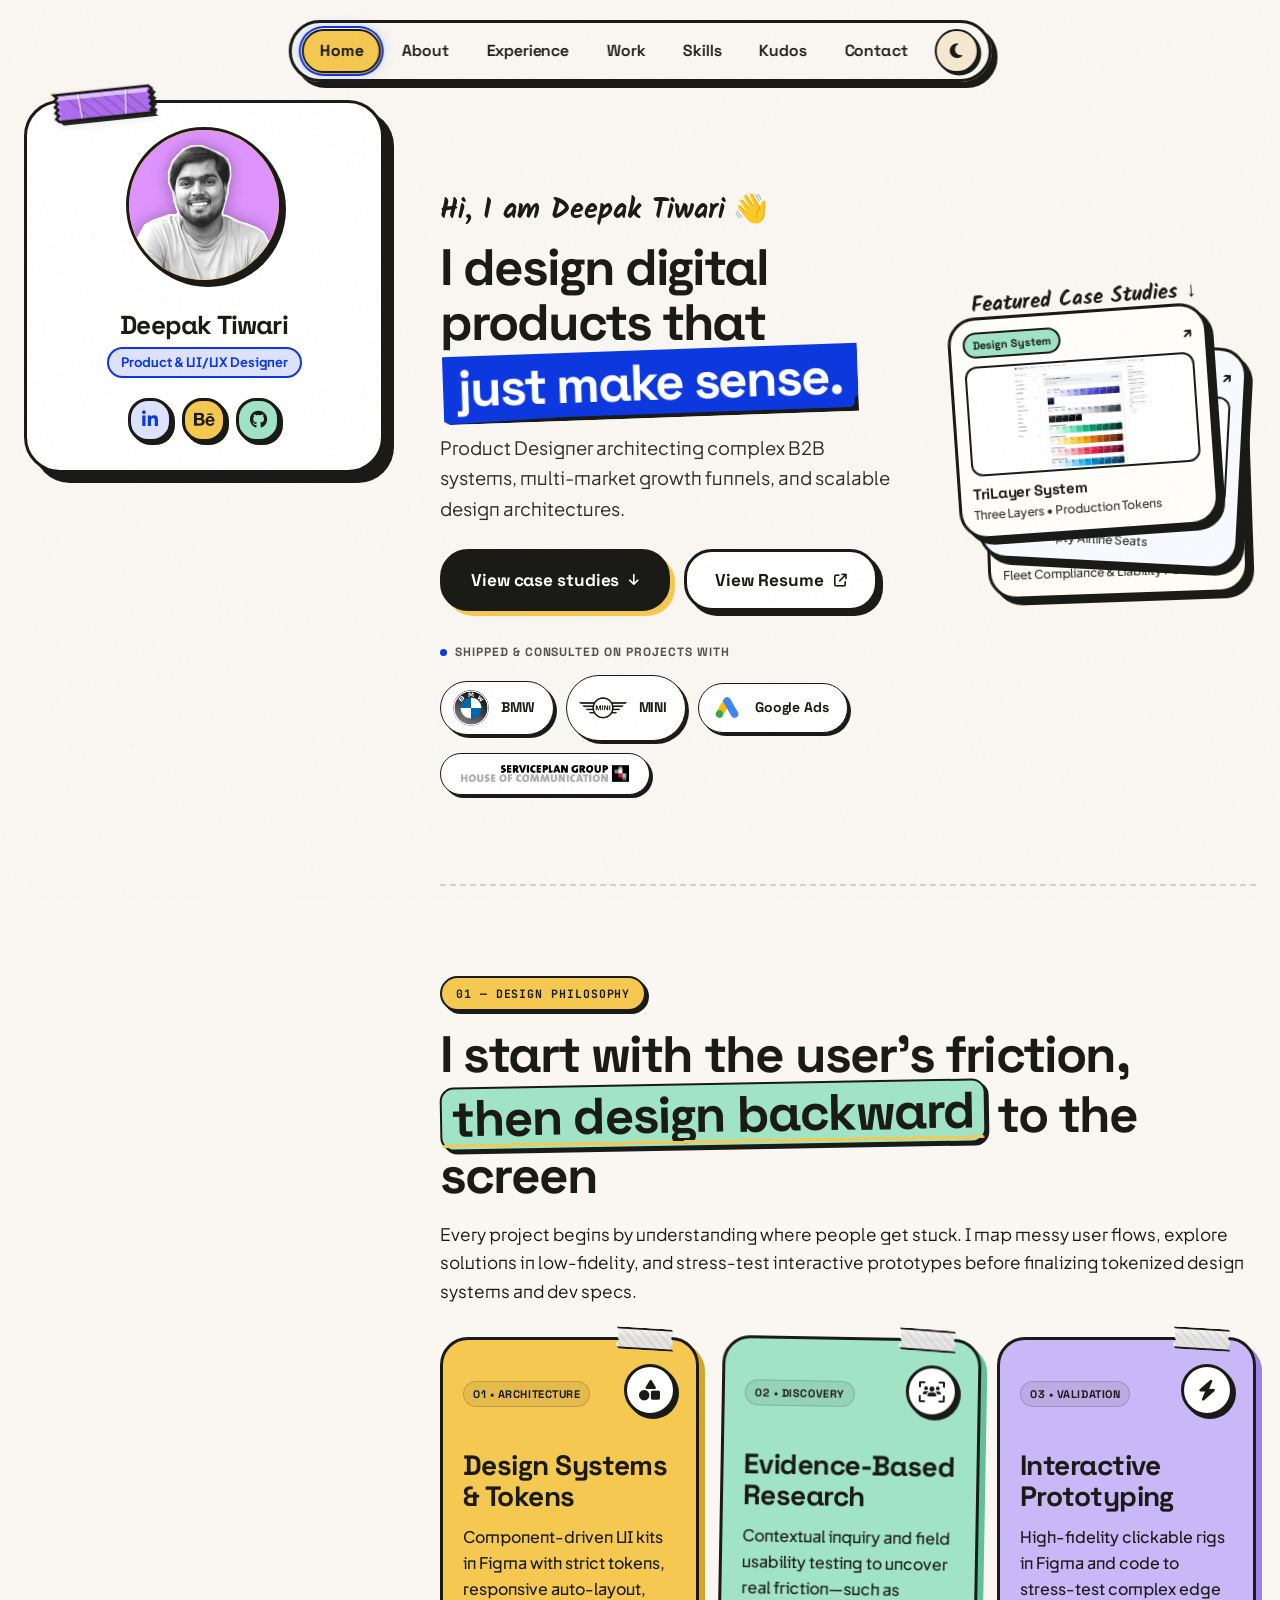
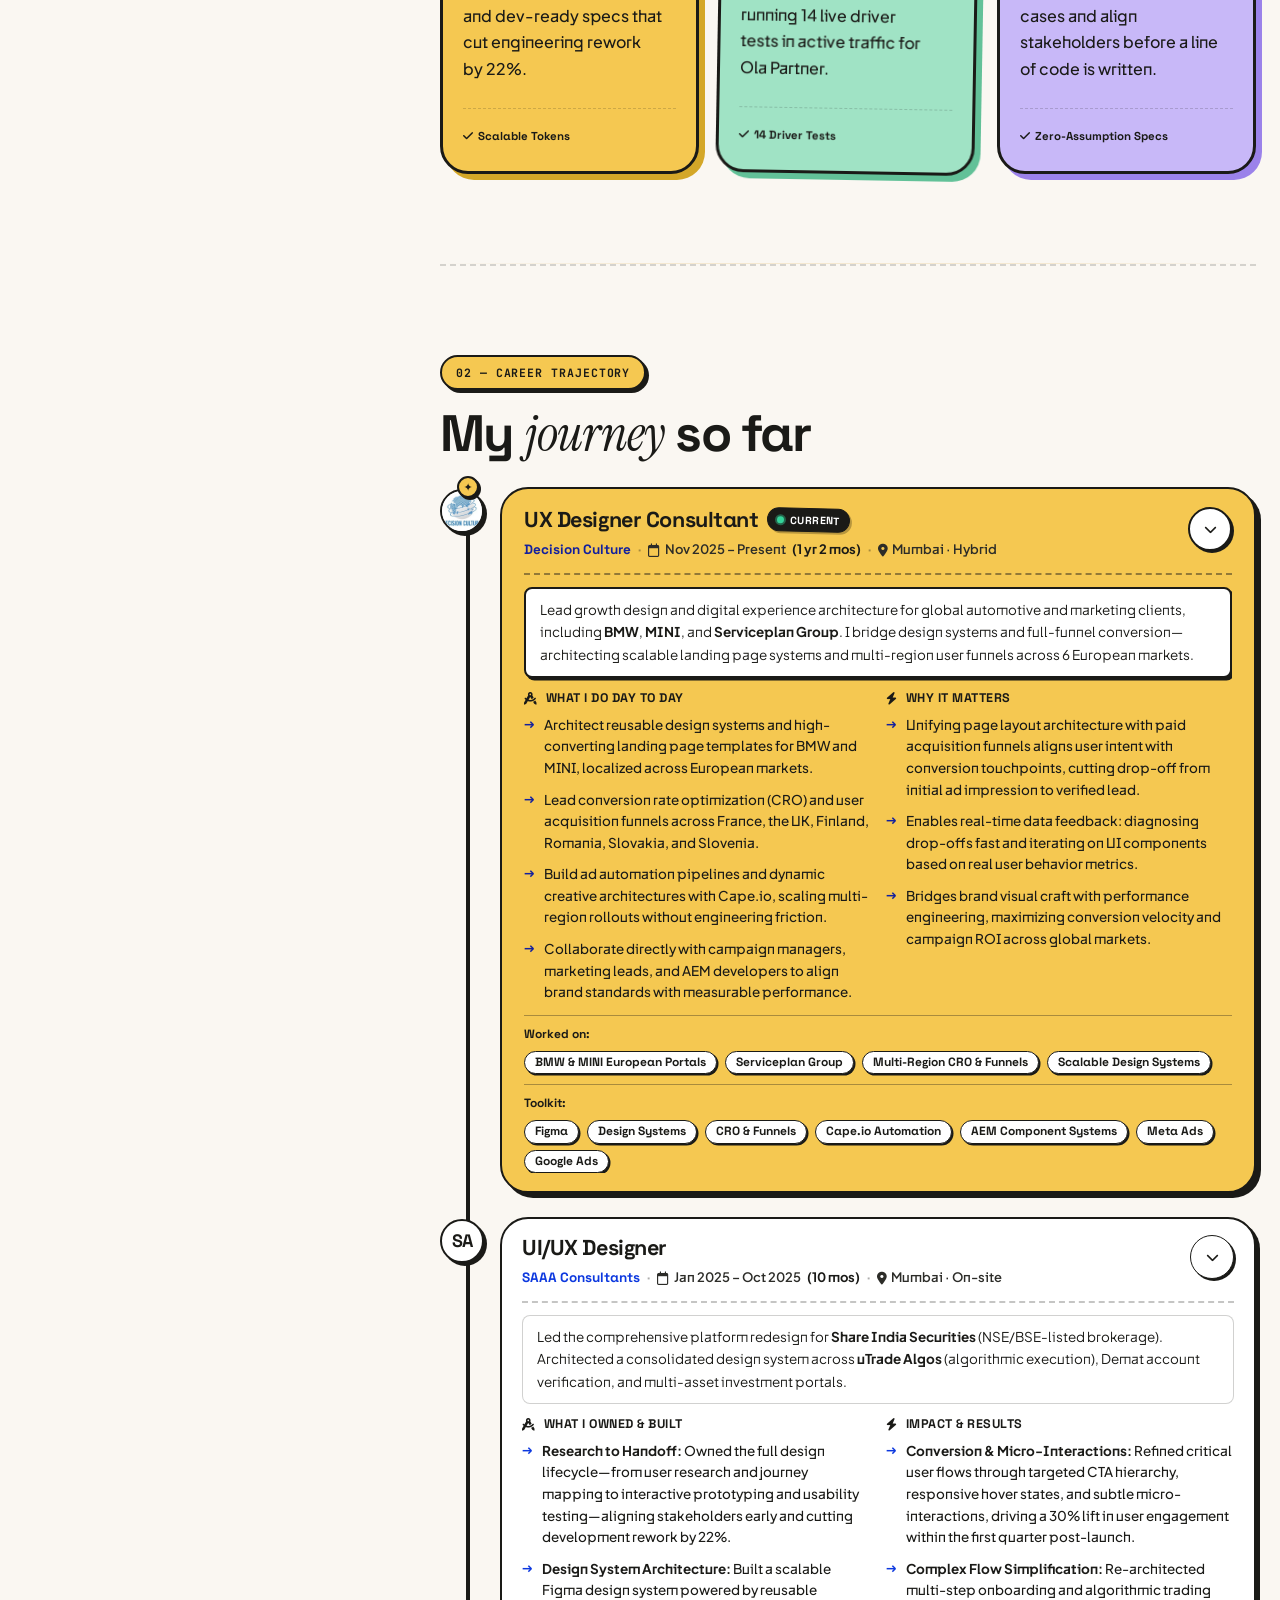
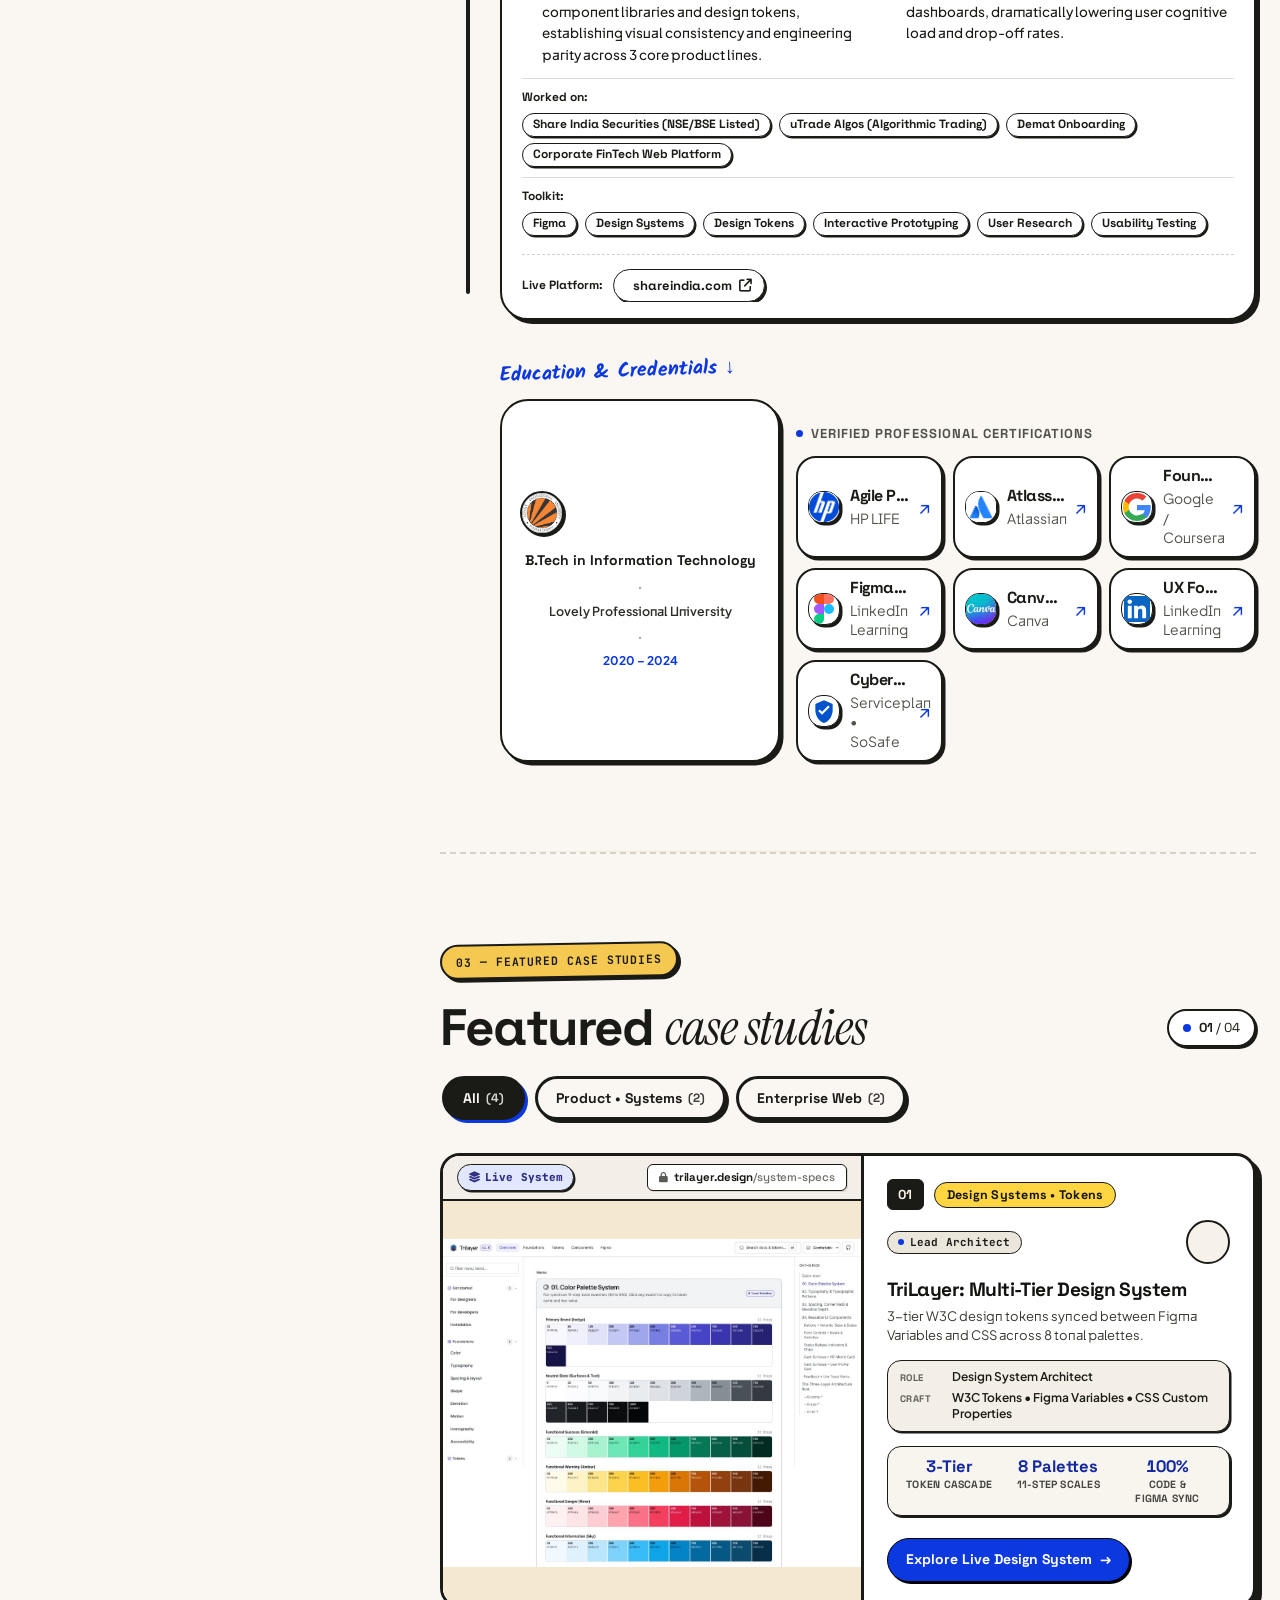
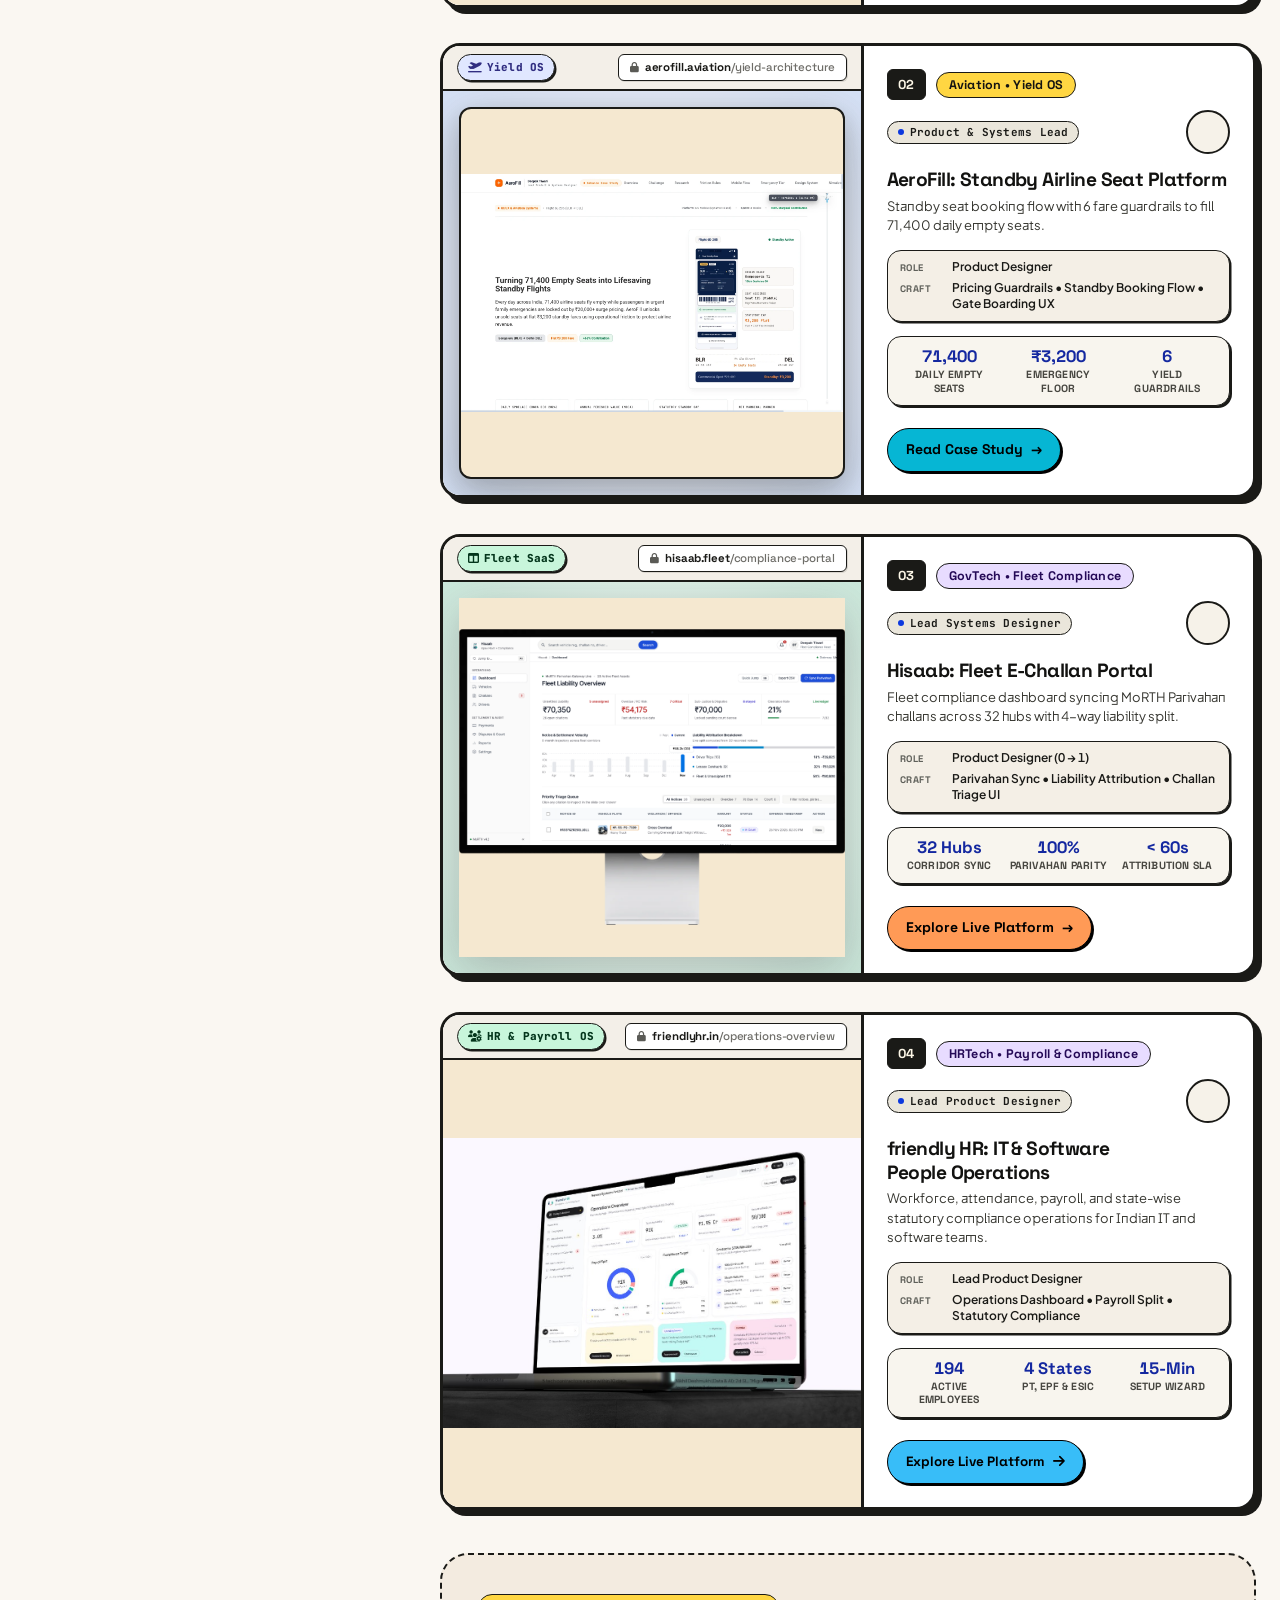
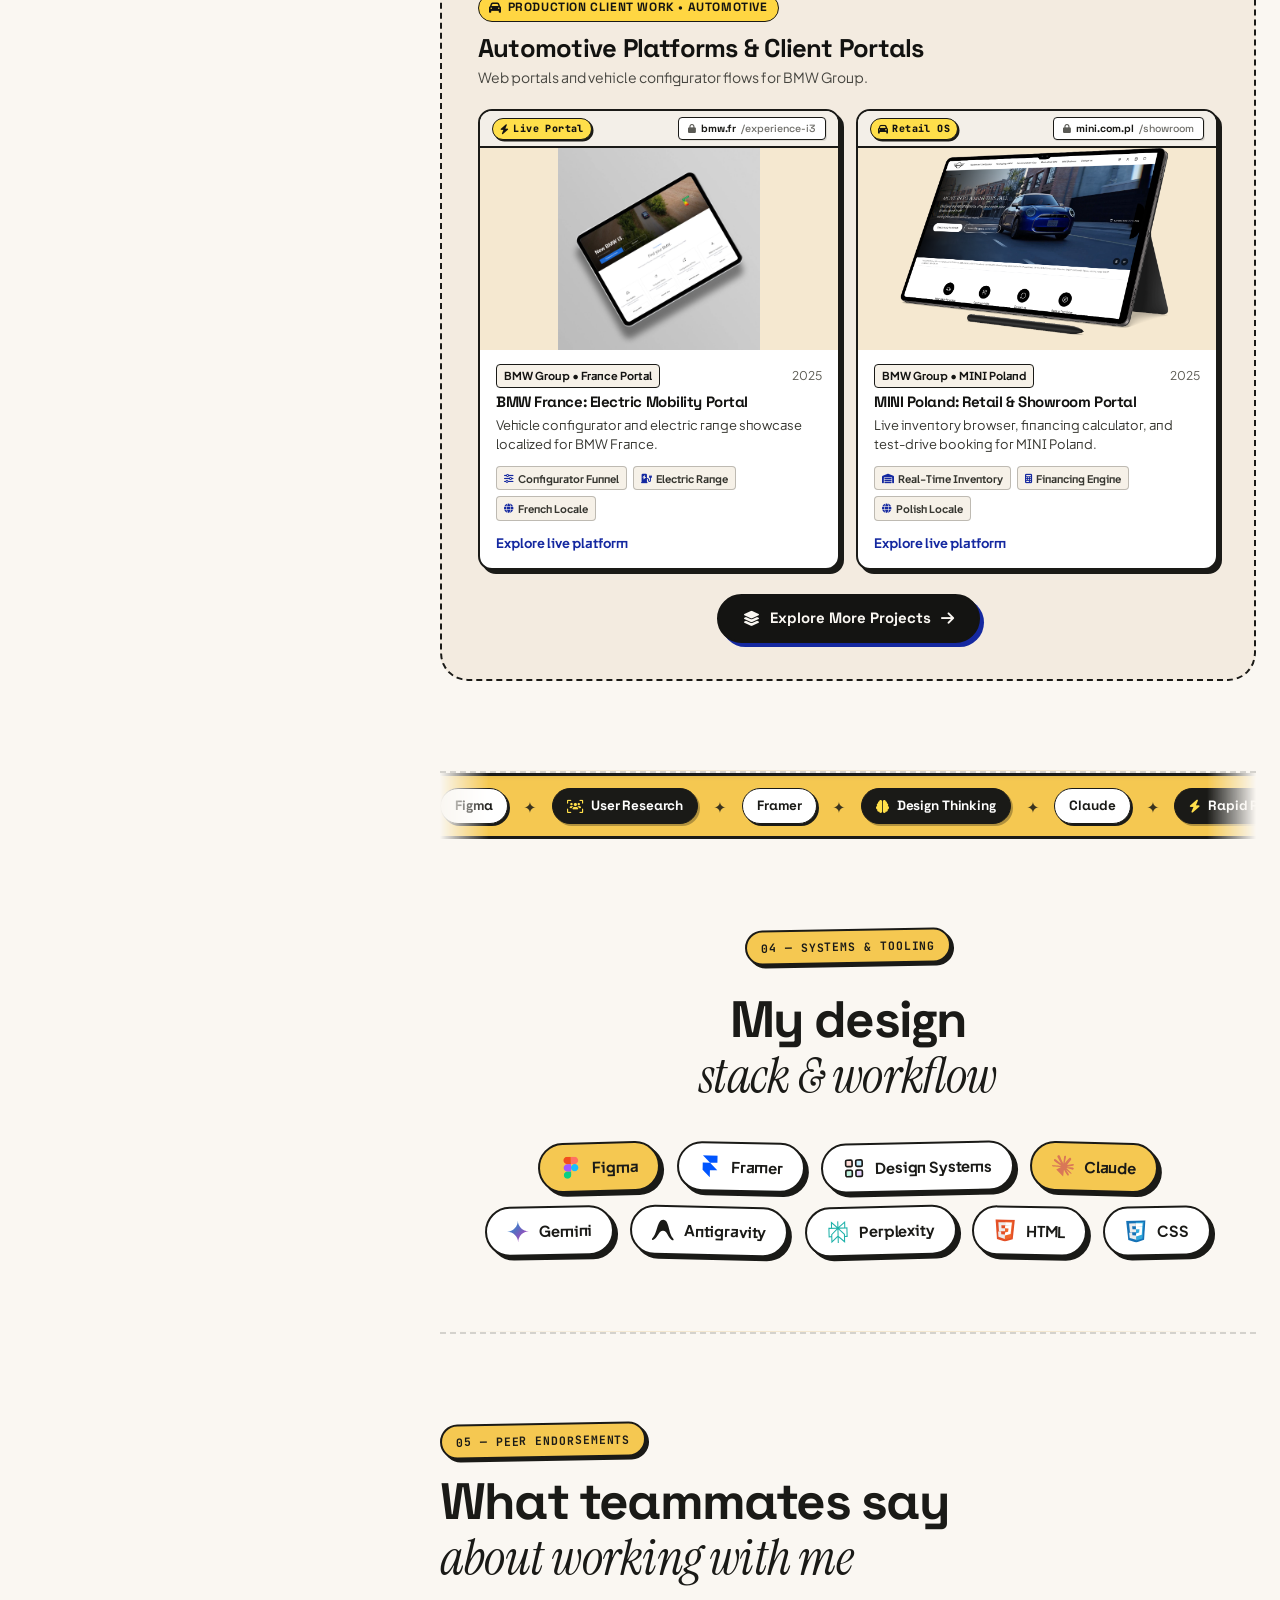
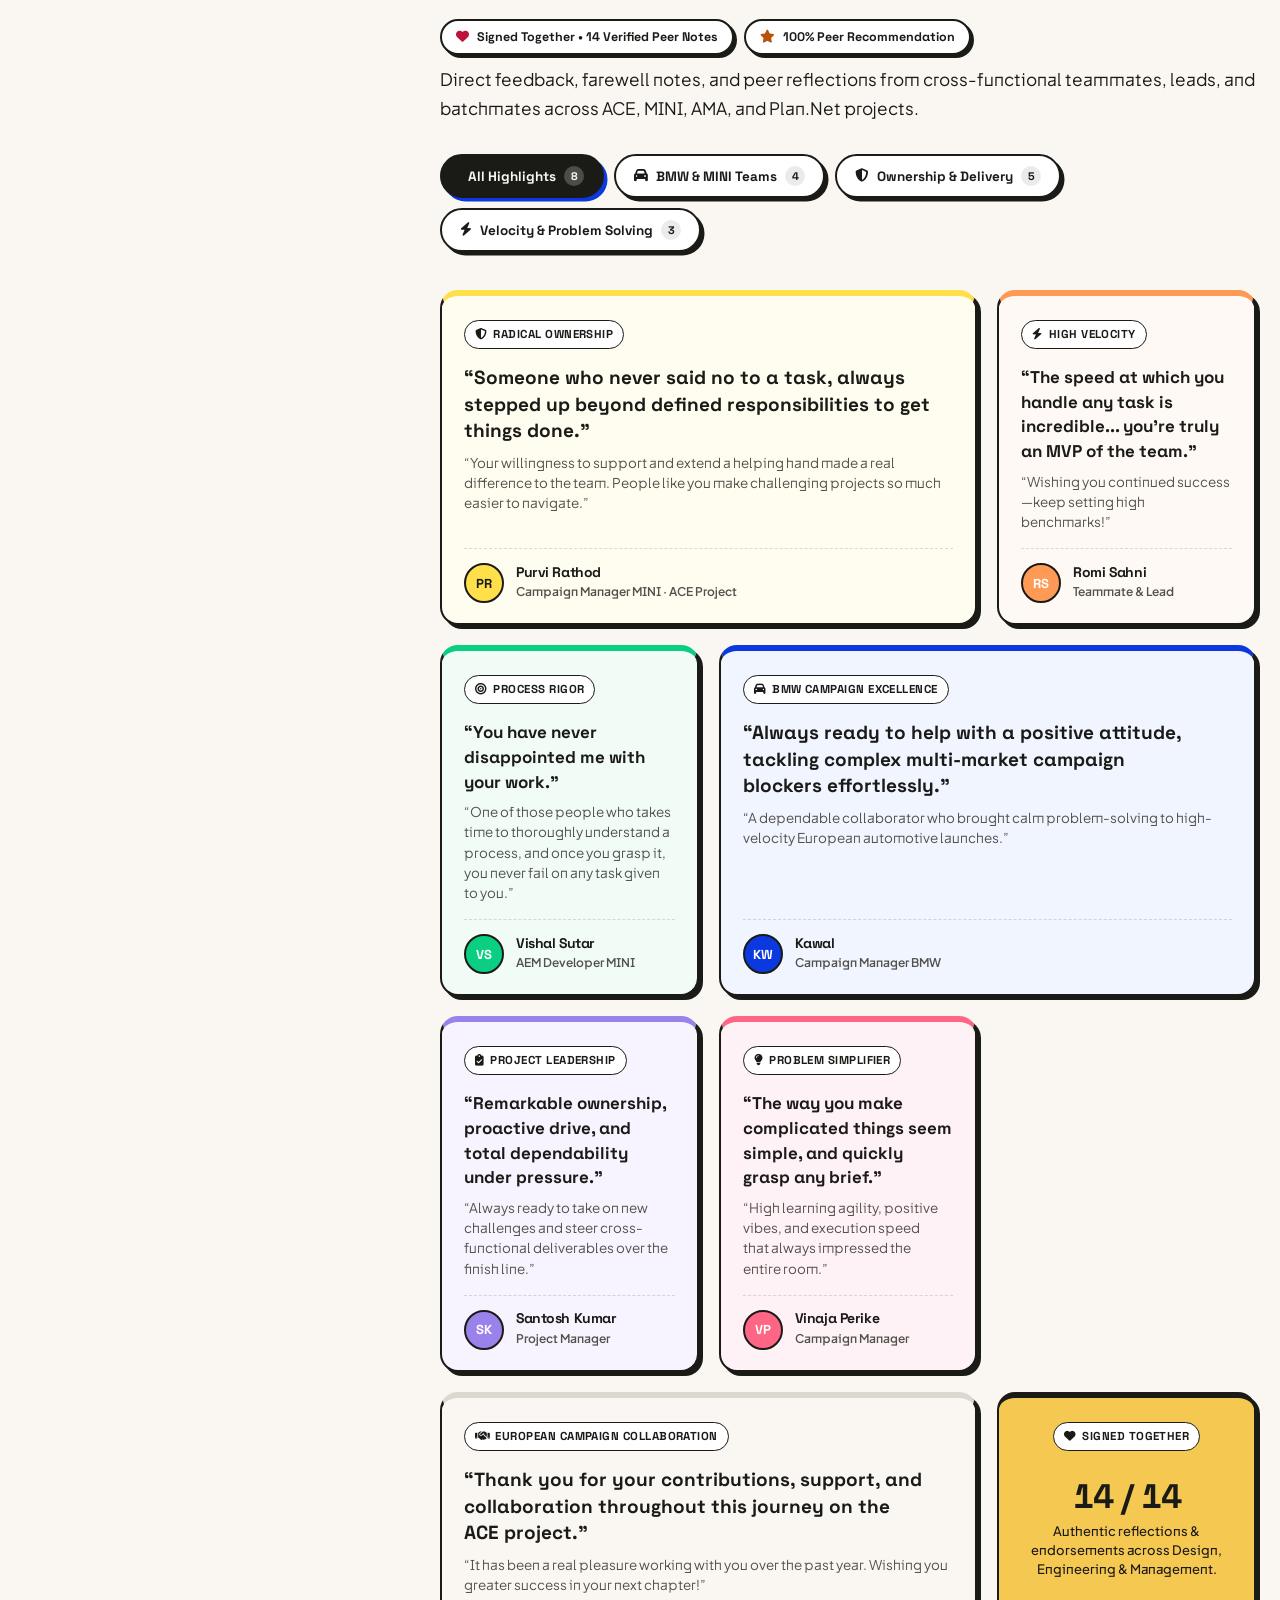
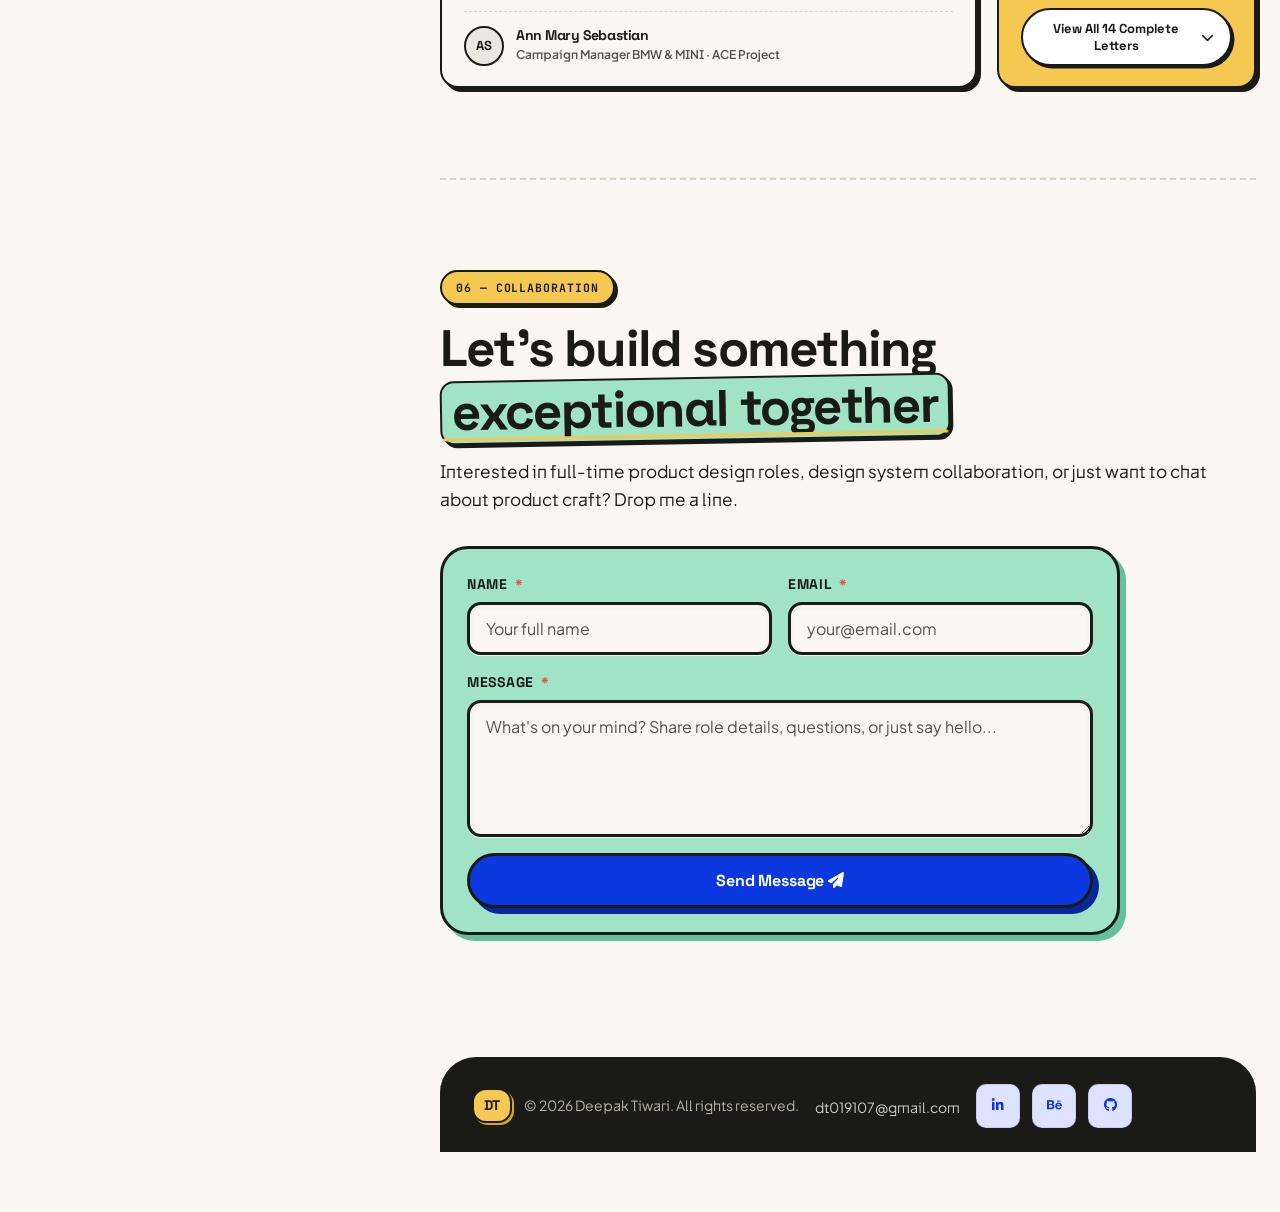
==== index.html @ 8eaf74a2 "feat(assets): update TriLayer preview with original 1024x806 UI screenshot (uncompressed)" ====
<!DOCTYPE html>
<html lang="en">

<head>
  <meta charset="UTF-8" />
  <meta name="viewport" content="width=device-width, initial-scale=1.0, viewport-fit=cover" />
  <!-- Dual Theme Support: Default Light with Premium Dark Mode Toggle -->
  <meta name="color-scheme" content="light dark" />
  <meta name="theme-color" content="#fff8e7" />
  <title>Deepak Tiwari | UI/UX Designer Portfolio</title>
  <meta name="description"
    content="Deepak Tiwari — Senior UI/UX &amp; Product Designer specializing in multi-tier design systems, behavioral economics, and mission-critical enterprise platforms." />
  <meta name="keywords"
    content="Deepak Tiwari, UI/UX Designer, Product Designer, Design Systems, Token Architecture, Portfolio, Mumbai Designer" />
  <meta property="og:type" content="website" />
  <meta property="og:url" content="https://deepaktiwari.design/" />
  <meta property="og:title" content="Deepak Tiwari | UI/UX &amp; Product Designer" />
  <meta property="og:description"
    content="Senior UI/UX &amp; Product Designer specializing in multi-tier design systems, behavioral economics, and mission-critical enterprise platforms." />
  <meta property="og:image" content="https://deepaktiwari.design/profile_photo.png" />
  <meta property="twitter:card" content="summary_large_image" />
  <meta property="twitter:url" content="https://deepaktiwari.design/" />
  <meta property="twitter:title" content="Deepak Tiwari | UI/UX &amp; Product Designer" />
  <meta property="twitter:description"
    content="Senior UI/UX &amp; Product Designer specializing in multi-tier design systems, behavioral economics, and mission-critical enterprise platforms." />
  <meta property="twitter:image" content="https://deepaktiwari.design/profile_photo.png" />
  <link rel="icon" type="image/png" sizes="32x32" href="favicon-32x32.png" />
  <link rel="icon" type="image/png" sizes="16x16" href="favicon-16x16.png" />
  <link rel="apple-touch-icon" sizes="180x180" href="apple-touch-icon.png" />
  <link rel="icon" type="image/png" href="favicon.png" />
  <link rel="preconnect" href="https://fonts.googleapis.com" />
  <link rel="preconnect" href="https://fonts.gstatic.com" crossorigin />
  <link rel="preload" href="https://fonts.gstatic.com/s/spacegrotesk/v16/V8mQoQDjQSkFtoMM3T6r8E7mF71Q-gozuEnL.woff2"
    as="font" type="font/woff2" crossorigin />
  <link
    href="https://fonts.googleapis.com/css2?family=Instrument+Serif:ital@0;1&family=JetBrains+Mono:wght@500;600;700&family=Newsreader:ital,opsz,wght@1,6..72,400;1,6..72,500;1,6..72,600&family=Plus+Jakarta+Sans:ital,wght@0,400;0,500;0,600;0,700;1,400&family=Space+Grotesk:wght@500;600;700;800&family=Caveat:wght@400;600;700&family=Kalam:wght@400;700&display=swap"
    rel="stylesheet" media="print" onload="this.media='all'" />
  <noscript>
    <link
      href="https://fonts.googleapis.com/css2?family=Instrument+Serif:ital@0;1&family=JetBrains+Mono:wght@500;600;700&family=Newsreader:ital,opsz,wght@1,6..72,400;1,6..72,500;1,6..72,600&family=Plus+Jakarta+Sans:ital,wght@0,400;0,500;0,600;0,700;1,400&family=Space+Grotesk:wght@500;600;700;800&family=Caveat:wght@400;600;700&family=Kalam:wght@400;700&display=swap"
      rel="stylesheet">
  </noscript>
  <link rel="stylesheet" href="https://cdnjs.cloudflare.com/ajax/libs/font-awesome/6.5.1/css/all.min.css" />
  <link rel="stylesheet" type="text/css" href="https://cdn.jsdelivr.net/gh/devicons/devicon@latest/devicon.min.css" />
  <link rel="preload" as="image" href="profile_photo.webp" type="image/webp" fetchpriority="high" />
  <link rel="stylesheet" href="styles.css?v=4.4" />
  <link rel="stylesheet" href="tokens.css?v=4.0" />
</head>

<body>
  <div id="page-intro" aria-hidden="true"></div>
  <a href="#main-content" class="skip-to-content">Skip to main content</a>
  <div id="scroll-progress" aria-hidden="true"></div>
  <button id="back-to-top" title="Back to top" aria-label="Back to top"><i class="fa-solid fa-chevron-up"
      aria-hidden="true"></i></button>
  <div class="cursor-dot" id="cursor-dot" aria-hidden="true"></div>
  <div class="cursor-outline" id="cursor-outline" aria-hidden="true"><span class="cursor-badge" id="cursor-badge"
      aria-hidden="true"></span></div>
  <div class="vector-container" aria-hidden="true"><canvas id="vector-canvas"></canvas></div>

  <div class="mobile-nav-overlay" id="mobile-nav-overlay" aria-hidden="true">
    <div class="mobile-nav-drawer" role="dialog" aria-modal="true" aria-label="Mobile Navigation">
      <div class="mobile-nav-header">
        <span class="mobile-nav-brand">Menu</span>
        <div class="mobile-header-actions">
          <button class="theme-toggle-btn mobile-theme-btn" id="mobile-theme-toggle-btn"
            aria-label="Switch to Dark Mode" title="Switch to Dark Mode">
            <i class="fa-solid fa-moon theme-moon" aria-hidden="true"></i>
            <i class="fa-solid fa-sun theme-sun" aria-hidden="true"></i>
          </button>
          <button class="mobile-nav-close" id="mobile-nav-close" aria-label="Close menu"><i class="fa-solid fa-xmark"
              aria-hidden="true"></i></button>
        </div>
      </div>
      <nav class="mobile-nav-links" aria-label="Mobile Navigation">
        <a href="#home" class="mobile-nav-item" data-section="home"><span class="mobile-nav-num"
            aria-hidden="true">01</span><span>Home</span></a>
        <a href="#about" class="mobile-nav-item" data-section="about"><span class="mobile-nav-num"
            aria-hidden="true">02</span><span>About</span></a>
        <a href="#experience" class="mobile-nav-item" data-section="experience"><span class="mobile-nav-num"
            aria-hidden="true">03</span><span>Experience</span></a>
        <a href="#projects" class="mobile-nav-item" data-section="projects"><span class="mobile-nav-num"
            aria-hidden="true">04</span><span>Work</span></a>
        <a href="#skills" class="mobile-nav-item" data-section="skills"><span class="mobile-nav-num"
            aria-hidden="true">05</span><span>Skills</span></a>
        <a href="#testimonials" class="mobile-nav-item" data-section="testimonials"><span class="mobile-nav-num"
            aria-hidden="true">06</span><span>Kudos</span></a>
        <a href="#contact" class="mobile-nav-item" data-section="contact"><span class="mobile-nav-num"
            aria-hidden="true">07</span><span>Contact</span></a>
      </nav>
    </div>
  </div>

  <header class="top-header" id="top-header">
    <div class="nb-nav-pill">
      <nav class="floating-nav" id="floating-nav" aria-label="Main Navigation">
        <a href="#home" class="fnav-item active" data-section="home" title="Home">Home</a>
        <a href="#about" class="fnav-item" data-section="about" title="About">About</a>
        <a href="#experience" class="fnav-item" data-section="experience" title="Experience">Experience</a>
        <a href="#projects" class="fnav-item" data-section="projects" title="Projects">Work</a>
        <a href="#skills" class="fnav-item" data-section="skills" title="Skills">Skills</a>
        <a href="#testimonials" class="fnav-item" data-section="testimonials" title="Testimonials">Kudos</a>
        <a href="#contact" class="fnav-item" data-section="contact" title="Contact">Contact</a>
      </nav>
      <button class="theme-toggle-btn magnetic-item" id="theme-toggle-btn" aria-label="Switch to Dark Mode"
        title="Switch to Dark Mode">
        <i class="fa-solid fa-moon theme-moon" aria-hidden="true"></i>
        <i class="fa-solid fa-sun theme-sun" aria-hidden="true"></i>
      </button>
      <button class="hamburger-btn" id="hamburger-btn" aria-label="Open menu" aria-expanded="false"
        aria-controls="mobile-nav-overlay">
        <span class="hamburger-line" aria-hidden="true"></span>
        <span class="hamburger-line" aria-hidden="true"></span>
        <span class="hamburger-line" aria-hidden="true"></span>
      </button>
    </div>
  </header>

  <div class="layout">
    <aside class="sidebar">
      <div class="profile-card" id="profile-card">
        <div class="profile-tape" aria-hidden="true">
          <svg class="tape-illustration" viewBox="0 0 112 36" fill="none" xmlns="http://www.w3.org/2000/svg">
            <!-- Hard offset drop shadow -->
            <path class="tape-shadow-path"
              d="M 8 7 L 11 10 L 8 13 L 11 16 L 8 19 L 11 22 L 8 25 L 11 28 L 8 31 L 11 34 L 106 34 L 103 31 L 106 28 L 103 25 L 106 22 L 103 19 L 106 16 L 103 13 L 106 10 L 103 7 Z" />
            <!-- Main tape body with serrated torn edges -->
            <path class="tape-body-path"
              d="M 4 3 L 7 6 L 4 9 L 7 12 L 4 15 L 7 18 L 4 21 L 7 24 L 4 27 L 7 30 L 102 30 L 99 27 L 102 24 L 99 21 L 102 18 L 99 15 L 102 12 L 99 9 L 102 6 L 99 3 Z" />
            <!-- Washi tape diagonal drafting stripes -->
            <g class="tape-stripes-group" opacity="0.16">
              <line x1="12" y1="3" x2="39" y2="30" stroke="currentColor" stroke-width="2" />
              <line x1="24" y1="3" x2="51" y2="30" stroke="currentColor" stroke-width="2" />
              <line x1="36" y1="3" x2="63" y2="30" stroke="currentColor" stroke-width="2" />
              <line x1="48" y1="3" x2="75" y2="30" stroke="currentColor" stroke-width="2" />
              <line x1="60" y1="3" x2="87" y2="30" stroke="currentColor" stroke-width="2" />
              <line x1="72" y1="3" x2="99" y2="30" stroke="currentColor" stroke-width="2" />
            </g>
            <!-- Translucent top sheen highlight -->
            <path d="M 8 5 L 98 5 L 97 9 L 7 9 Z" fill="rgba(255, 255, 255, 0.55)" />
            <!-- Vertical tape creases / fold lines -->
            <path d="M 28 3.5 L 30 29.5" stroke="rgba(255, 255, 255, 0.75)" stroke-width="1.5" stroke-linecap="round" />
            <path d="M 29.5 3.5 L 31.5 29.5" stroke="rgba(26, 26, 23, 0.22)" stroke-width="1" stroke-linecap="round" />
            <path d="M 76 3.5 L 74 29.5" stroke="rgba(255, 255, 255, 0.7)" stroke-width="1.5" stroke-linecap="round" />
            <path d="M 77.5 3.5 L 75.5 29.5" stroke="rgba(26, 26, 23, 0.2)" stroke-width="1" stroke-linecap="round" />
            <!-- Outer 2.5px solid ink border tracking the serrated perimeter -->
            <path class="tape-border-path"
              d="M 4 3 L 7 6 L 4 9 L 7 12 L 4 15 L 7 18 L 4 21 L 7 24 L 4 27 L 7 30 L 102 30 L 99 27 L 102 24 L 99 21 L 102 18 L 99 15 L 102 12 L 99 9 L 102 6 L 99 3 Z" />
          </svg>
        </div>
        <div class="profile-avatar">
          <picture>
            <source srcset="profile_photo.webp" type="image/webp">
            <img src="profile_photo.png" alt="Deepak Tiwari - UI/UX Designer" decoding="async" fetchpriority="high"
              width="156" height="156">
          </picture>
        </div>
        <div class="profile-info">
          <h2 class="profile-name">Deepak Tiwari</h2>
          <p class="profile-role">Product &amp; UI/UX Designer</p>
        </div>
        <div class="card-glow" id="card-glow" aria-hidden="true"></div>
        <div class="profile-socials">
          <a href="https://www.linkedin.com/in/deepak-tiwari2205/?skipRedirect=true" target="_blank"
            rel="noopener noreferrer" title="LinkedIn" aria-label="LinkedIn profile" class="magnetic-item"><i
              class="fa-brands fa-linkedin-in" aria-hidden="true"></i></a>
          <a href="https://www.behance.net/DeepakTiwariUI-UX" target="_blank" rel="noopener noreferrer" title="Behance"
            aria-label="Behance portfolio" class="magnetic-item"><i class="fa-brands fa-behance"
              aria-hidden="true"></i></a>
          <a href="https://github.com/dt019107" target="_blank" rel="noopener noreferrer" title="GitHub"
            aria-label="GitHub profile" class="magnetic-item"><i class="fa-brands fa-github" aria-hidden="true"></i></a>
        </div>
      </div>
    </aside>

    <main class="content" id="main-content">

      <!-- HERO -->
      <section id="home" class="section hero-section" aria-label="Introduction and Overview">
        <div class="hero-grid">
          <!-- Left Column: Content -->
          <div class="hero-main-col">
            <!-- Small handwritten greeting with sequential entrance animation -->
            <div class="hero-greeting-wrap reveal-el" aria-live="polite">
              <span class="hero-hand-greeting hand hand--ink" id="hero-greeting-text">
                <span class="greeting-item greeting-item--namaste is-active" id="greeting-namaste">
                  नमस्ते <span class="namaste-emoji" aria-hidden="true">&#x1F64F;</span>
                </span>
                <span class="greeting-item greeting-item--hi" id="greeting-hi">
                  Hi, I am Deepak Tiwari <span class="wave-emoji" aria-hidden="true">&#x1F44B;</span>
                </span>
              </span>
            </div>

            <!-- Headline -->
            <h1 class="hero-title">
              <span class="hero-word-split">I</span>
              <span class="hero-word-split">design</span>
              <span class="hero-word-split">digital</span>
              <span class="hero-word-split">products</span>
              <span class="hero-word-split">that</span>
              <span class="highlight-block"><span class="hero-word-split">just make sense.</span></span>
            </h1>

            <!-- Subline -->
            <p class="hero-subline reveal-el">Product Designer architecting complex B2B systems, multi-market growth
              funnels, and scalable design architectures.</p>

            <!-- Buttons with 24px spacing above them -->
            <div class="hero-ctas reveal-el">
              <a href="#projects" class="btn-primary magnetic-item">View case studies <i class="fa-solid fa-arrow-down"
                  aria-hidden="true"></i></a>
              <a href="https://drive.google.com/file/d/1Xtm8JL6OcU6X1rRXUWA6zTsTpNFesfMH/view?usp=sharing"
                target="_blank" rel="noopener noreferrer" class="btn-secondary-outline magnetic-item"
                aria-label="View Deepak Tiwari's resume (opens PDF in new tab)">View Resume <i
                  class="fa-solid fa-arrow-up-right-from-square" style="font-size:0.75em;" aria-hidden="true"></i></a>
            </div>

            <!-- Client & Brand Experience strip -->
            <div class="hero-clients reveal-el" aria-label="Client and brand experience">
              <span class="hero-clients-label"><span class="hero-clients-bullet" aria-hidden="true"></span>Shipped &amp;
                consulted on projects with</span>
              <div class="hero-clients-strip">
                <div class="hero-client-pill" title="BMW">
                  <div class="hero-client-icon hero-client-icon--bmw">
                    <img src="bmw_logo.jpg" alt="BMW" width="36" height="36" loading="eager" />
                  </div>
                  <span class="hero-client-name">BMW</span>
                </div>
                <div class="hero-client-pill" title="MINI">
                  <div class="hero-client-icon hero-client-icon--mini">
                    <img src="mini_logo.png" alt="MINI" width="48" height="48" loading="eager" />
                  </div>
                  <span class="hero-client-name">MINI</span>
                </div>
                <div class="hero-client-pill" title="Google Ads">
                  <div class="hero-client-icon hero-client-icon--gads">
                    <img src="google_ads_logo.jpg" alt="Google Ads" width="32" height="32" loading="eager" />
                  </div>
                  <span class="hero-client-name">Google Ads</span>
                </div>
                <div class="hero-client-pill hero-client-pill--serviceplan" title="Serviceplan Group">
                  <div class="hero-client-icon hero-client-icon--serviceplan">
                    <img src="serviceplan_logo.png" alt="Serviceplan Group" width="168" height="18" loading="eager" />
                  </div>
                </div>
              </div>
            </div>
          </div>

          <!-- Right side: a cluster of 3 tilted project cards (Ola, IndiGo, Kanban) as stickers that fan out on hover and link to their case studies -->
          <div class="hero-cluster-col reveal-el">
            <div class="hero-project-cluster" id="hero-project-cluster" aria-label="Featured case study stickers">
              <span class="cluster-badge hand hand--ink">Featured Case Studies &darr;</span>

              <!-- Project 1: TriLayer Design System -->
              <a href="https://dt019107.github.io/trilayer-design-system/#/" target="_blank" rel="noopener noreferrer"
                class="cluster-card cluster-card--ola nb-card"
                aria-label="TriLayer Design System — Production Tokens &amp; Components">
                <div class="cluster-card-top">
                  <span class="cluster-pill nb-pill--mint">Design System</span>
                  <span class="cluster-arrow" aria-hidden="true">&nearr;</span>
                </div>
                <div class="cluster-thumb">
                  <img src="trilayer_preview.jpg?v=3" alt="TriLayer Design System" width="1024" height="806" loading="eager">
                </div>
                <h4 class="cluster-title">TriLayer System</h4>
                <p class="cluster-desc">Three Layers &bull; Production Tokens</p>
              </a>

              <!-- Project 2: AeroFill (71,400 Empty Seats) -->
              <a href="https://dt019107.github.io/Case-Study-Why-do-71-400-airplane-seats-fly-empty-every-day-in-India-/"
                target="_blank" rel="noopener noreferrer" class="cluster-card cluster-card--indigo nb-card"
                aria-label="AeroFill 71,400 Empty Airline Seats Case Study">
                <div class="cluster-card-top">
                  <span class="cluster-pill nb-pill--blue">71,400 Seats</span>
                  <span class="cluster-arrow" aria-hidden="true">&nearr;</span>
                </div>
                <div class="cluster-thumb">
                  <img src="aerofill_preview.webp" alt="AeroFill 71,400 Empty Airline Seats Case Study" width="220"
                    height="120" loading="lazy">
                </div>
                <h4 class="cluster-title">AeroFill</h4>
                <p class="cluster-desc">71,400 Empty Airline Seats</p>
              </a>

              <!-- Project 3: Hisaab E-Challan Portal -->
              <a href="https://dt019107.github.io/E-challan-Management-Portal/" target="_blank"
                rel="noopener noreferrer" class="cluster-card cluster-card--kanban nb-card"
                aria-label="Hisaab Fleet E-Challan &amp; Compliance Portal">
                <div class="cluster-card-top">
                  <span class="cluster-pill nb-pill--yellow">B2B SaaS</span>
                  <span class="cluster-arrow" aria-hidden="true">&nearr;</span>
                </div>
                <div class="cluster-thumb">
                  <img src="hisaab_challan_preview.png?v=2" alt="Hisaab Fleet Challan Portal" width="1024" height="786"
                    loading="lazy">
                </div>
                <h4 class="cluster-title">Hisaab Challan OS</h4>
                <p class="cluster-desc">Fleet Compliance &amp; Liability Portal</p>
              </a>
            </div>
          </div>
        </div>
      </section>

      <!-- ABOUT -->
      <section id="about" class="section" aria-labelledby="about-heading">
        <div class="section-label reveal-el">01 &mdash; Design Philosophy</div>
        <h2 id="about-heading" class="section-title reveal-el">I start with the user's friction,<br><span
            class="accent">then design
            backward</span> to the screen</h2>
        <p class="section-desc reveal-el">Every project begins by understanding where people get stuck. I map messy user
          flows, explore solutions in low-fidelity, and stress-test interactive prototypes before finalizing tokenized
          design systems and dev specs.</p>
        <div class="about-cards">
          <div class="about-card nb-card nb-card--yellow about-card--yellow tilt-l-sm tilt-on-hover reveal-el">
            <div class="about-card-top">
              <span class="about-card-pill">01 &bull; Architecture</span>
              <div class="about-card-icon" aria-hidden="true"><i class="fa-solid fa-shapes"></i></div>
            </div>
            <h3>Design Systems &amp; Tokens</h3>
            <p>Component-driven UI kits in Figma with strict tokens, responsive auto-layout, and dev-ready specs that
              cut engineering rework by 22%.</p>
            <div class="about-card-footer">
              <span class="about-card-tag"><i class="fa-solid fa-check" aria-hidden="true"></i> Scalable Tokens</span>
            </div>
          </div>
          <div class="about-card nb-card nb-card--mint about-card--mint tilt-on-hover reveal-el"
            style="transform:rotate(1deg)">
            <div class="about-card-top">
              <span class="about-card-pill">02 &bull; Discovery</span>
              <div class="about-card-icon" aria-hidden="true"><i class="fa-solid fa-users-viewfinder"></i></div>
            </div>
            <h3>Evidence-Based Research</h3>
            <p>Contextual inquiry and field usability testing to uncover real friction—such as running 14 live driver
              tests in active traffic for Ola Partner.</p>
            <div class="about-card-footer">
              <span class="about-card-tag"><i class="fa-solid fa-check" aria-hidden="true"></i> 14 Driver Tests</span>
            </div>
          </div>
          <div class="about-card nb-card nb-card--lavender about-card--lavender tilt-l-sm tilt-on-hover reveal-el">
            <div class="about-card-top">
              <span class="about-card-pill">03 &bull; Validation</span>
              <div class="about-card-icon" aria-hidden="true"><i class="fa-solid fa-bolt"></i></div>
            </div>
            <h3>Interactive Prototyping</h3>
            <p>High-fidelity clickable rigs in Figma and code to stress-test complex edge cases and align stakeholders
              before a line of code is written.</p>
            <div class="about-card-footer">
              <span class="about-card-tag"><i class="fa-solid fa-check" aria-hidden="true"></i> Zero-Assumption
                Specs</span>
            </div>
          </div>
        </div>
      </section>

      <!-- EXPERIENCE -->
      <section id="experience" class="section experience-section" aria-labelledby="exp-heading">
        <div class="section-label reveal-el">02 &mdash; Career Trajectory</div>
        <h2 id="exp-heading" class="section-title reveal-el">My <span class="editorial-accent">journey</span> so far
        </h2>

        <div class="timeline" id="exp-timeline">
          <!-- Animated timeline progress line & traveling marker -->
          <div class="timeline-track-bg" aria-hidden="true"></div>
          <div class="timeline-track-fill" id="timeline-track-fill" aria-hidden="true"></div>
          <div class="timeline-marker" id="timeline-marker" aria-hidden="true">✦</div>

          <!-- Job 1: Decision Culture (Current Role) -->
          <div class="timeline-item reveal-el">
            <div class="tl-left">
              <div class="tl-node" aria-label="Decision Culture monogram badge">
                <img src="DecisionCulture_Logo.jpg" alt="Decision Culture logo" class="tl-logo-img" width="54"
                  height="54" />
              </div>
            </div>
            <div class="tl-right exp-card exp-card--current exp-card--yellow">
              <div class="exp-card-header">
                <div class="exp-header-main">
                  <div class="exp-role-row">
                    <h3 class="exp-role">UX Designer Consultant</h3>
                    <span class="tl-badge tl-badge--current" role="status" aria-label="Current position">
                      <span class="tl-badge-dot" aria-hidden="true"></span>Current
                    </span>
                  </div>
                  <div class="exp-meta-row">
                    <span class="exp-company">Decision Culture</span>
                    <span class="exp-meta-sep" aria-hidden="true">&middot;</span>
                    <span class="exp-dates">
                      <i class="fa-regular fa-calendar" aria-hidden="true"></i> Nov 2025 &ndash; Present
                      <span class="exp-duration-pill">(<span class="exp-duration" data-start="2025-11-01"
                          data-end="present">1 yr</span>)</span>
                    </span>
                    <span class="exp-meta-sep" aria-hidden="true">&middot;</span>
                    <span class="exp-location"><i class="fa-solid fa-location-dot" aria-hidden="true"></i> Mumbai
                      &middot; Hybrid</span>
                  </div>
                </div>
                <button type="button" class="exp-collapse-btn" aria-expanded="true" aria-controls="exp-details-1"
                  aria-label="Toggle role details">
                  <i class="fa-solid fa-chevron-down exp-chevron" aria-hidden="true"></i>
                </button>
              </div>

              <!-- Two-Column Details Body -->
              <div class="exp-details" id="exp-details-1">
                <!-- Overview Banner -->
                <p class="exp-summary-text">
                  Lead growth design and digital experience architecture for global automotive and marketing clients,
                  including <strong>BMW</strong>, <strong>MINI</strong>, and <strong>Serviceplan Group</strong>. I
                  bridge design systems and full-funnel conversion—architecting scalable landing page systems and
                  multi-region user funnels across 6 European markets.
                </p>

                <div class="exp-columns">
                  <!-- Left: What I do day to day -->
                  <div class="exp-col">
                    <h4 class="exp-col-title"><i class="fa-solid fa-compass-drafting" aria-hidden="true"></i> What I do
                      day to day</h4>
                    <ul class="exp-bullets">
                      <li><span>Architect reusable design systems and high-converting landing page templates for BMW and
                          MINI, localized across European markets.</span></li>
                      <li><span>Lead conversion rate optimization (CRO) and user acquisition funnels across France, the
                          UK, Finland, Romania, Slovakia, and Slovenia.</span></li>
                      <li><span>Build ad automation pipelines and dynamic creative architectures with Cape.io, scaling
                          multi-region rollouts without engineering friction.</span></li>
                      <li><span>Collaborate directly with campaign managers, marketing leads, and AEM developers to
                          align brand standards with measurable performance.</span></li>
                    </ul>
                  </div>

                  <!-- Right: Why it matters -->
                  <div class="exp-col">
                    <h4 class="exp-col-title"><i class="fa-solid fa-bolt" aria-hidden="true"></i> Why it matters</h4>
                    <ul class="exp-bullets">
                      <li><span>Unifying page layout architecture with paid acquisition funnels aligns user intent with conversion touchpoints, cutting drop-off from initial ad impression to verified lead.</span></li>
                      <li><span>Enables real-time data feedback: diagnosing drop-offs fast and iterating on UI
                          components based on real user behavior metrics.</span></li>
                      <li><span>Bridges brand visual craft with performance engineering, maximizing conversion velocity
                          and campaign ROI across global markets.</span></li>
                    </ul>
                  </div>
                </div>

                <!-- Worked on row (descriptive project types) -->
                <div class="exp-worked-on">
                  <span class="exp-row-label">Worked on:</span>
                  <div class="exp-chips-wrap">
                    <span class="tool-chip">BMW &amp; MINI European Portals</span>
                    <span class="tool-chip">Serviceplan Group</span>
                    <span class="tool-chip">Multi-Region CRO &amp; Funnels</span>
                    <span class="tool-chip">Scalable Design Systems</span>
                  </div>
                </div>

                <!-- Tools row (min 14px text) -->
                <div class="exp-tools-row">
                  <span class="exp-row-label">Toolkit:</span>
                  <div class="exp-chips-wrap">
                    <span class="tool-chip">Figma</span>
                    <span class="tool-chip">Design Systems</span>
                    <span class="tool-chip">CRO &amp; Funnels</span>
                    <span class="tool-chip">Cape.io Automation</span>
                    <span class="tool-chip">AEM Component Systems</span>
                    <span class="tool-chip">Meta Ads</span>
                    <span class="tool-chip">Google Ads</span>
                  </div>
                </div>
              </div>
            </div>
          </div>

          <!-- Job 2: SAAA Consultants (Past Role) -->
          <div class="timeline-item reveal-el">
            <div class="tl-left">
              <div class="tl-node" aria-label="SAAA Consultants monogram badge">
                <span class="tl-monogram">SA</span>
              </div>
            </div>
            <div class="tl-right exp-card exp-card--past exp-card--white">
              <div class="exp-card-header">
                <div class="exp-header-main">
                  <div class="exp-role-row">
                    <h3 class="exp-role">UI/UX Designer</h3>
                  </div>
                  <div class="exp-meta-row">
                    <span class="exp-company">SAAA Consultants</span>
                    <span class="exp-meta-sep" aria-hidden="true">&middot;</span>
                    <span class="exp-dates">
                      <i class="fa-regular fa-calendar" aria-hidden="true"></i> Jan 2025 &ndash; Oct 2025
                      <span class="exp-duration-pill">(<span class="exp-duration" data-start="2025-01-01"
                          data-end="2025-10-31">10 mos</span>)</span>
                    </span>
                    <span class="exp-meta-sep" aria-hidden="true">&middot;</span>
                    <span class="exp-location"><i class="fa-solid fa-location-dot" aria-hidden="true"></i> Mumbai
                      &middot; On-site</span>
                  </div>
                </div>
                <button type="button" class="exp-collapse-btn" aria-expanded="true" aria-controls="exp-details-2"
                  aria-label="Toggle role details">
                  <i class="fa-solid fa-chevron-down exp-chevron" aria-hidden="true"></i>
                </button>
              </div>

              <!-- Two-Column Details Body -->
              <div class="exp-details" id="exp-details-2">
                <!-- Overview Banner -->
                <p class="exp-summary-text">
                  Led the comprehensive platform redesign for <strong>Share India Securities</strong> (NSE/BSE-listed brokerage). Architected a consolidated design system across <strong>uTrade Algos</strong> (algorithmic execution), Demat account verification, and multi-asset investment portals.
                </p>

                <div class="exp-columns">
                  <!-- Left: What I owned & Built -->
                  <div class="exp-col">
                    <h4 class="exp-col-title"><i class="fa-solid fa-compass-drafting" aria-hidden="true"></i> What I
                      owned &amp; built</h4>
                    <ul class="exp-bullets">
                      <li><span><strong>Research to Handoff:</strong> Owned the full design lifecycle—from user research
                          and journey mapping to interactive prototyping and usability testing—aligning stakeholders
                          early and cutting development rework by 22%.</span></li>
                      <li><span><strong>Design System Architecture:</strong> Built a scalable Figma design system
                          powered by reusable component libraries and design tokens, establishing visual consistency and
                          engineering parity across 3 core product lines.</span></li>
                    </ul>
                  </div>

                  <!-- Right: Conversion & Impact -->
                  <div class="exp-col">
                    <h4 class="exp-col-title"><i class="fa-solid fa-bolt" aria-hidden="true"></i> Impact &amp; results
                    </h4>
                    <ul class="exp-bullets">
                      <li><span><strong>Conversion &amp; Micro-Interactions:</strong> Refined critical user flows
                          through targeted CTA hierarchy, responsive hover states, and subtle micro-interactions,
                          driving a 30% lift in user engagement within the first quarter post-launch.</span></li>
                      <li><span><strong>Complex Flow Simplification:</strong> Re-architected multi-step onboarding and
                          algorithmic trading dashboards, dramatically lowering user cognitive load and drop-off
                          rates.</span></li>
                    </ul>
                  </div>
                </div>

                <!-- Worked on row -->
                <div class="exp-worked-on">
                  <span class="exp-row-label">Worked on:</span>
                  <div class="exp-chips-wrap">
                    <span class="tool-chip">Share India Securities (NSE/BSE Listed)</span>
                    <span class="tool-chip">uTrade Algos (Algorithmic Trading)</span>
                    <span class="tool-chip">Demat Onboarding</span>
                    <span class="tool-chip">Corporate FinTech Web Platform</span>
                  </div>
                </div>

                <!-- Tools row -->
                <div class="exp-tools-row">
                  <span class="exp-row-label">Toolkit:</span>
                  <div class="exp-chips-wrap">
                    <span class="tool-chip">Figma</span>
                    <span class="tool-chip">Design Systems</span>
                    <span class="tool-chip">Design Tokens</span>
                    <span class="tool-chip">Interactive Prototyping</span>
                    <span class="tool-chip">User Research</span>
                    <span class="tool-chip">Usability Testing</span>
                  </div>
                </div>

                <!-- Shipped Live Website Link -->
                <div class="exp-preview-corner-wrap">
                  <div class="exp-preview-corner-left">
                    <span class="exp-row-label">Live Platform:</span>
                    <a href="https://www.shareindia.com/" target="_blank" rel="noopener noreferrer"
                      class="exp-preview-live-link"
                      aria-label="Visit Share India Securities live platform (opens in new tab)">
                      <span class="live-dot" aria-hidden="true"></span>
                      <span>shareindia.com</span>
                      <i class="fa-solid fa-arrow-up-right-from-square" aria-hidden="true"></i>
                    </a>
                  </div>
                </div>
              </div>
            </div>
          </div>
        </div>

        <!-- Education & Credentials Block -->
        <div class="education-block reveal-el" id="education">
          <div class="edu-heading-row">
            <span class="subheading-tag hand hand--blue">Education &amp; Credentials &darr;</span>
          </div>
          <div class="edu-flex-wrap">
            <div class="edu-card nb-card">
              <div class="edu-node" aria-hidden="true">
                <img src="LPU_Logo.png" alt="Lovely Professional University logo" class="edu-logo-img" width="40"
                  height="40" />
              </div>
              <div class="edu-content">
                <span class="edu-degree">B.Tech in Information Technology</span>
                <span class="edu-sep" aria-hidden="true">&middot;</span>
                <span class="edu-uni">Lovely Professional University</span>
                <span class="edu-sep" aria-hidden="true">&middot;</span>
                <span class="edu-years">2020 &ndash; 2024</span>
              </div>
            </div>

            <!-- Verified Certifications Sub-block -->
            <div class="edu-certs-wrap">
              <div class="edu-certs-label">
                <span class="edu-certs-bullet" aria-hidden="true"></span>
                Verified Professional Certifications
              </div>

              <div class="certs-grid">
                <!-- Cert 1: HP LIFE -->
                <a href="https://www.life-global.org/certificate/969411ad-c96f-4180-afc4-58ba678c9738" target="_blank"
                  rel="noopener noreferrer" class="cert-card nb-card"
                  aria-label="Agile Project Management Certificate from HP LIFE (opens in new tab)">
                  <div class="cert-icon-wrap">
                    <div class="cert-icon" style="background: #FFFFFF !important;">
                      <img src="hp_cert_logo.png?v=2" alt="HP" width="36" height="36"
                        style="width:36px;height:36px;object-fit:contain;display:block;" loading="lazy">
                    </div>
                  </div>
                  <div class="cert-info">
                    <h3>Agile Project Management</h3>
                    <p>HP LIFE</p>
                  </div>
                  <span class="cert-arrow" aria-hidden="true">&nearr;</span>
                </a>

                <!-- Cert 2: Atlassian -->
                <a href="https://www.linkedin.com/learning/certificates/e76772290433ef3644bf7f19c16f8ac188fbe7f940c42e97cc1bf5b6cbb11ab3"
                  target="_blank" rel="noopener noreferrer" class="cert-card nb-card"
                  aria-label="Atlassian Agile PM Certificate from Atlassian (opens in new tab)">
                  <div class="cert-icon-wrap">
                    <div class="cert-icon" style="background: #FFFFFF !important;">
                      <img src="atlassian_cert_logo.png?v=2" alt="Atlassian" width="32" height="32"
                        style="width:32px;height:32px;object-fit:contain;display:block;" loading="lazy">
                    </div>
                  </div>
                  <div class="cert-info">
                    <h3>Atlassian Agile PM Certificate</h3>
                    <p>Atlassian</p>
                  </div>
                  <span class="cert-arrow" aria-hidden="true">&nearr;</span>
                </a>

                <!-- Cert 3: Google -->
                <a href="https://www.coursera.org/account/accomplishments/verify/GYVUZPEKCJI2" target="_blank"
                  rel="noopener noreferrer" class="cert-card nb-card"
                  aria-label="Foundations of UX Design from Google / Coursera (opens in new tab)">
                  <div class="cert-icon-wrap">
                    <div class="cert-icon">
                      <svg xmlns="http://www.w3.org/2000/svg" viewBox="0 0 24 24" width="28" height="28"
                        aria-hidden="true">
                        <path fill="#4285F4"
                          d="M23.745 12.27c0-.7-.06-1.4-.19-2.07H12v4.51h6.6c-.29 1.52-1.14 2.82-2.4 3.68v3.05h3.88c2.27-2.09 3.665-5.17 3.665-9.17z" />
                        <path fill="#34A853"
                          d="M12 24c3.24 0 5.95-1.08 7.93-2.91l-3.88-3.05c-1.08.72-2.45 1.16-4.05 1.16-3.12 0-5.77-2.1-6.72-4.93H1.25v3.15C3.26 21.36 7.33 24 12 24z" />
                        <path fill="#FBBC05"
                          d="M5.28 14.27c-.25-.72-.38-1.49-.38-2.27s.13-1.55.38-2.27V6.58H1.25C.45 8.18 0 9.99 0 12s.45 3.82 1.25 5.42l4.03-3.15z" />
                        <path fill="#EA4335"
                          d="M12 4.75c1.77 0 3.35.61 4.6 1.8l3.42-3.42C17.95 1.19 15.24 0 12 0 7.33 0 3.26 2.64 1.25 6.58l4.03 3.15c.95-2.83 3.6-4.98 6.72-4.98z" />
                      </svg>
                    </div>
                  </div>
                  <div class="cert-info">
                    <h3>Foundations of UX Design</h3>
                    <p>Google / Coursera</p>
                  </div>
                  <span class="cert-arrow" aria-hidden="true">&nearr;</span>
                </a>

                <!-- Cert 4: Figma -->
                <a href="https://www.linkedin.com/learning/certificates/dd6acb3e53420f300a875b2a67cceec72f976187bb0633ecc4f5d0e1d07b0d8a"
                  target="_blank" rel="noopener noreferrer" class="cert-card nb-card"
                  aria-label="Figma for UX Design from LinkedIn Learning (opens in new tab)">
                  <div class="cert-icon-wrap">
                    <div class="cert-icon">
                      <svg xmlns="http://www.w3.org/2000/svg" viewBox="0 0 38 57" width="22" height="30"
                        aria-hidden="true">
                        <path fill="#1ABCFE" d="M19 28.5a9.5 9.5 0 1 1 19 0 9.5 9.5 0 0 1-19 0z" />
                        <path fill="#0ACF83" d="M0 47.5A9.5 9.5 0 0 1 9.5 38H19v9.5a9.5 9.5 0 1 1-19 0z" />
                        <path fill="#FF7262" d="M19 0v19h9.5a9.5 9.5 0 1 0 0-19H19z" />
                        <path fill="#F24E1E" d="M0 9.5A9.5 9.5 0 0 0 9.5 19H19V0H9.5A9.5 9.5 0 0 0 0 9.5z" />
                        <path fill="#A259FF" d="M0 28.5A9.5 9.5 0 0 0 9.5 38H19V19H9.5A9.5 9.5 0 0 0 0 28.5z" />
                      </svg>
                    </div>
                  </div>
                  <div class="cert-info">
                    <h3>Figma for UX Design</h3>
                    <p>LinkedIn Learning</p>
                  </div>
                  <span class="cert-arrow" aria-hidden="true">&nearr;</span>
                </a>

                <!-- Cert 5: Canva -->
                <a href="https://canva.com/designschool/certification-award/b5dfb0f3-5eb6-4314-9a5a-9b637077a001"
                  target="_blank" rel="noopener noreferrer" class="cert-card nb-card"
                  aria-label="Canva Essentials Certificate from Canva (opens in new tab)">
                  <div class="cert-icon-wrap">
                    <div class="cert-icon">
                      <img src="canva_cert_logo.jpg" alt="Canva" width="36" height="36"
                        style="width:36px;height:36px;border-radius:8px;object-fit:cover;display:block;" loading="lazy">
                    </div>
                  </div>
                  <div class="cert-info">
                    <h3>Canva Essentials</h3>
                    <p>Canva</p>
                  </div>
                  <span class="cert-arrow" aria-hidden="true">&nearr;</span>
                </a>

                <!-- Cert 6: Prototyping -->
                <a href="https://www.linkedin.com/learning/certificates/bbfb1b17d2438f6b0e75081d54318745932ed7b2f5f9912e43771a4b2f2d4308"
                  target="_blank" rel="noopener noreferrer" class="cert-card nb-card"
                  aria-label="UX Foundations: Prototyping from LinkedIn Learning (opens in new tab)">
                  <div class="cert-icon-wrap">
                    <div class="cert-icon">
                      <svg xmlns="http://www.w3.org/2000/svg" viewBox="0 0 24 24" width="26" height="26"
                        aria-hidden="true">
                        <path fill="#0A66C2"
                          d="M20.447 20.452h-3.554v-5.569c0-1.328-.027-3.037-1.852-3.037-1.853 0-2.136 1.445-2.136 2.939v5.667H9.351V9h3.414v1.561h.046c.477-.9 1.637-1.85 3.37-1.85 3.601 0 4.267 2.37 4.267 5.455v6.286zM5.337 7.433c-1.144 0-2.063-.926-2.063-2.065 0-1.138.92-2.063 2.063-2.063 1.14 0 2.064.925 2.064 2.063 0 1.139-.925 2.065-2.064 2.065zm1.782 13.019H3.555V9h3.564v11.452zM22.225 0H1.771C.792 0 0 .774 0 1.729v20.542C0 23.227.792 24 1.771 24h20.451C23.2 24 24 23.227 24 22.271V1.729C24 .774 23.2 0 22.222 0h.003z" />
                      </svg>
                    </div>
                  </div>
                  <div class="cert-info">
                    <h3>UX Foundations: Prototyping</h3>
                    <p>LinkedIn Learning</p>
                  </div>
                  <span class="cert-arrow" aria-hidden="true">&nearr;</span>
                </a>

                <!-- Cert 7: Cyber Security Awareness (Serviceplan Group &bull; SoSafe) -->
                <a href="https://drive.google.com/file/d/1AmYkJnvwXLet5irQC_lTZtLd4BqPtJFb/view?usp=sharing"
                  target="_blank" rel="noopener noreferrer" class="cert-card nb-card"
                  aria-label="Cyber Security Awareness Certificate from Serviceplan Group &bull; SoSafe (opens in new tab)">
                  <div class="cert-icon-wrap">
                    <div class="cert-icon" style="background: #FFFFFF !important;">
                      <svg xmlns="http://www.w3.org/2000/svg" viewBox="0 0 24 24" width="26" height="26"
                        aria-hidden="true">
                        <path fill="#0052CC"
                          d="M12 2L4 5.5V11C4 16.52 7.42 21.62 12 23C16.58 21.62 20 16.52 20 11V5.5L12 2Z" />
                        <path fill="#FFFFFF" d="M10.2 15.5L6.7 12L8.1 10.6L10.2 12.7L15.9 7L17.3 8.4L10.2 15.5Z" />
                      </svg>
                    </div>
                  </div>
                  <div class="cert-info">
                    <h3>Cyber Security Awareness</h3>
                    <p>Serviceplan &bull; SoSafe</p>
                  </div>
                  <span class="cert-arrow" aria-hidden="true">&nearr;</span>
                </a>
              </div>
            </div>
          </div> <!-- /.edu-flex-wrap -->
        </div>
      </section>

      <!-- PROJECTS -->
      <section id="projects" class="section projects-section" aria-labelledby="projects-heading">
        <!-- Projects Header & Real-Control Filter Bar -->
        <div class="projects-header reveal-el">
          <div class="section-label">03 &mdash; Featured Case Studies</div>
          <div class="projects-title-row">
            <h2 id="projects-heading" class="section-title">
              Featured <span class="editorial-accent">case studies</span>
            </h2>
            <div class="projects-progress-pill" id="case-study-progress" aria-live="polite">
              <span class="projects-progress-dot" aria-hidden="true"></span>
              <span class="projects-progress-counter"><strong id="cs-active-idx">01</strong> / 04</span>
            </div>
          </div>

          <!-- Segmented Tablist Filter (44px min touch target) -->
          <div class="projects-filter-bar" role="tablist" aria-label="Filter case studies by category">
            <button class="projects-filter-pill is-active" data-filter="all" role="tab" aria-selected="true"
              id="tab-all" aria-controls="projects-grid-area" type="button">
              All <span class="filter-count">(4)</span>
            </button>
            <button class="projects-filter-pill" data-filter="product" role="tab" aria-selected="false" id="tab-product"
              aria-controls="projects-grid-area" type="button">
              Product &bull; Systems <span class="filter-count">(2)</span>
            </button>
            <button class="projects-filter-pill" data-filter="web" role="tab" aria-selected="false" id="tab-web"
              aria-controls="projects-grid-area" type="button">
              Enterprise Web <span class="filter-count">(2)</span>
            </button>
          </div>
        </div>

        <!-- Primary Projects Grid -->
        <div id="projects-grid-area" class="projects-grid-wrapper" role="region" aria-live="polite">

          <!-- CARD 01: HERO FEATURED (TriLayer Design System) -->
          <article class="projects-card projects-card--hero reveal-el" id="project-trilayer" data-category="product"
            data-card-idx="1">
            <a href="https://dt019107.github.io/trilayer-design-system/#/" target="_blank" rel="noopener noreferrer"
              class="projects-card-link"
              aria-label="TriLayer - Enterprise Multi-Tier Design System &amp; Token Architecture (opens in new tab)">

              <!-- Hero Browser Frame Preview -->
              <div class="projects-card-preview projects-preview--browser">
                <div class="projects-browser-chrome" aria-hidden="true">
                  <span class="browser-status browser-status--system"><i class="fa-solid fa-layer-group"
                      aria-hidden="true"></i> Live System</span>
                  <div class="browser-address">
                    <i class="fa-solid fa-lock" aria-hidden="true"></i>
                    <span class="browser-url"><span class="browser-domain">trilayer.design</span><span
                        class="browser-path">/system-specs</span></span>
                  </div>
                </div>
                <div class="projects-img-container">
                  <img src="trilayer_preview.jpg?v=3"
                    alt="TriLayer: Enterprise Multi-Tier Design System &amp; Token Architecture Preview"
                    class="projects-card-img" loading="lazy" decoding="async" width="1024" height="806" />
                </div>
              </div>

              <!-- Card Body -->
              <div class="projects-card-body">
                <div class="projects-card-header">
                  <span class="projects-stamp-num">01</span>
                  <span class="projects-tag projects-tag--product">Design Systems &bull; Tokens</span>
                  <span class="projects-role-pill">Lead Architect</span>
                  <span class="projects-action-arrow" aria-hidden="true"><i
                      class="fa-solid fa-arrow-up-right"></i></span>
                </div>

                <div class="projects-content-block">
                  <h3 class="projects-card-title">TriLayer: Multi-Tier Design System</h3>
                  <p class="projects-card-desc">3-tier W3C design tokens synced between Figma Variables and CSS across 8
                    tonal palettes.</p>
                </div>

                <!-- Scope & Role Strip (Senior Design Manager Fast Scan) -->
                <div class="projects-scope-strip" aria-label="Role and craft breakdown">
                  <div class="projects-scope-row">
                    <span class="projects-scope-label">Role</span>
                    <span class="projects-scope-val">Design System Architect</span>
                  </div>
                  <div class="projects-scope-row">
                    <span class="projects-scope-label">Craft</span>
                    <span class="projects-scope-val">W3C Tokens &bull; Figma Variables &bull; CSS Custom Properties</span>
                  </div>
                </div>

                <!-- Essential Metrics -->
                <div class="projects-stat-row" aria-label="Key project metrics">
                  <div class="projects-stat-cell">
                    <span class="stat-number">3-Tier</span>
                    <span class="stat-label">Token Cascade</span>
                  </div>
                  <div class="projects-stat-cell">
                    <span class="stat-number">8 Palettes</span>
                    <span class="stat-label">11-Step Scales</span>
                  </div>
                  <div class="projects-stat-cell">
                    <span class="stat-number">100%</span>
                    <span class="stat-label">Code &amp; Figma Sync</span>
                  </div>
                </div>

                <!-- CTA Footer -->
                <div class="projects-card-cta">
                  <span class="cta-label">Explore Live Design System <span class="cta-arrow"
                      aria-hidden="true">&rarr;</span></span>
                </div>
              </div>
            </a>
          </article>

          <!-- CARD 02: AeroFill (Aviation Standby Capacity & Yield Engine) -->
          <article class="projects-card reveal-el" id="project-indigo" data-category="product" data-card-idx="2">
            <a href="https://dt019107.github.io/Case-Study-Why-do-71-400-airplane-seats-fly-empty-every-day-in-India-/"
              target="_blank" rel="noopener noreferrer" class="projects-card-link"
              aria-label="AeroFill - Standby Capacity &amp; Yield Architecture Case Study (opens in new tab)">

              <!-- Browser Frame Preview -->
              <div class="projects-card-preview projects-preview--browser">
                <div class="projects-browser-chrome" aria-hidden="true">
                  <span class="browser-status browser-status--systems"><i class="fa-solid fa-plane-departure"
                      aria-hidden="true"></i> Yield OS</span>
                  <div class="browser-address">
                    <i class="fa-solid fa-lock" aria-hidden="true"></i>
                    <span class="browser-url"><span class="browser-domain">aerofill.aviation</span><span
                        class="browser-path">/yield-architecture</span></span>
                  </div>
                </div>
                <div class="projects-img-container">
                  <img src="aerofill_preview.webp"
                    alt="AeroFill: Standby Capacity &amp; Yield Architecture Case Study Preview"
                    class="projects-card-img" loading="lazy" decoding="async" width="1440" height="900" />
                </div>
              </div>

              <!-- Card Body -->
              <div class="projects-card-body">
                <div class="projects-card-header">
                  <span class="projects-stamp-num">02</span>
                  <span class="projects-tag projects-tag--product">Aviation &bull; Yield OS</span>
                  <span class="projects-role-pill">Product &amp; Systems Lead</span>
                  <span class="projects-action-arrow" aria-hidden="true"><i
                      class="fa-solid fa-arrow-up-right"></i></span>
                </div>

                <div class="projects-content-block">
                  <h3 class="projects-card-title">AeroFill: Standby Airline Seat Platform</h3>
                  <p class="projects-card-desc">Standby seat booking flow with 6 fare guardrails to fill 71,400 daily
                    empty seats.</p>
                </div>

                <!-- Scope & Role Strip (Senior Design Manager Fast Scan) -->
                <div class="projects-scope-strip" aria-label="Role and craft breakdown">
                  <div class="projects-scope-row">
                    <span class="projects-scope-label">Role</span>
                    <span class="projects-scope-val">Product Designer</span>
                  </div>
                  <div class="projects-scope-row">
                    <span class="projects-scope-label">Craft</span>
                    <span class="projects-scope-val">Pricing Guardrails &bull; Standby Booking Flow &bull; Gate Boarding UX</span>
                  </div>
                </div>

                <!-- Essential Metrics -->
                <div class="projects-stat-row" aria-label="Key project metrics">
                  <div class="projects-stat-cell">
                    <span class="stat-number">71,400</span>
                    <span class="stat-label">Daily Empty Seats</span>
                  </div>
                  <div class="projects-stat-cell">
                    <span class="stat-number">₹3,200</span>
                    <span class="stat-label">Emergency Floor</span>
                  </div>
                  <div class="projects-stat-cell">
                    <span class="stat-number">6</span>
                    <span class="stat-label">Yield Guardrails</span>
                  </div>
                </div>

                <div class="projects-card-cta">
                  <span class="cta-label">Read Case Study <span class="cta-arrow"
                      aria-hidden="true">&rarr;</span></span>
                </div>
              </div>
            </a>
          </article>

          <!-- CARD 03: Hisaab E-Challan Management Portal -->
          <article class="projects-card reveal-el" id="project-challan" data-category="web" data-card-idx="3">
            <a href="https://dt019107.github.io/E-challan-Management-Portal/" target="_blank" rel="noopener noreferrer"
              class="projects-card-link"
              aria-label="Hisaab - Enterprise Fleet E-Challan &amp; Compliance OS (opens in new tab)">

              <!-- Browser Frame Preview -->
              <div class="projects-card-preview projects-preview--browser">
                <div class="projects-browser-chrome" aria-hidden="true">
                  <span class="browser-status browser-status--saas"><i class="fa-solid fa-table-columns"
                      aria-hidden="true"></i> Fleet SaaS</span>
                  <div class="browser-address">
                    <i class="fa-solid fa-lock" aria-hidden="true"></i>
                    <span class="browser-url"><span class="browser-domain">hisaab.fleet</span><span
                        class="browser-path">/compliance-portal</span></span>
                  </div>
                </div>
                <div class="projects-img-container">
                  <img src="hisaab_challan_preview.png?v=2"
                    alt="Hisaab: Enterprise Fleet E-Challan &amp; Compliance OS Preview" class="projects-card-img"
                    loading="lazy" decoding="async" width="1024" height="786" />
                </div>
              </div>

              <div class="projects-card-body">
                <div class="projects-card-header">
                  <span class="projects-stamp-num">03</span>
                  <span class="projects-tag projects-tag--web">GovTech &bull; Fleet Compliance</span>
                  <span class="projects-role-pill">Lead Systems Designer</span>
                  <span class="projects-action-arrow" aria-hidden="true"><i
                      class="fa-solid fa-arrow-up-right"></i></span>
                </div>

                <div class="projects-content-block">
                  <h3 class="projects-card-title">Hisaab: Fleet E-Challan Portal</h3>
                  <p class="projects-card-desc">Fleet compliance dashboard syncing MoRTH Parivahan challans across 32
                    hubs with 4-way liability split.</p>
                </div>

                <!-- Scope & Role Strip (Senior Design Manager Fast Scan) -->
                <div class="projects-scope-strip" aria-label="Role and craft breakdown">
                  <div class="projects-scope-row">
                    <span class="projects-scope-label">Role</span>
                    <span class="projects-scope-val">Product Designer (0 &rarr; 1)</span>
                  </div>
                  <div class="projects-scope-row">
                    <span class="projects-scope-label">Craft</span>
                    <span class="projects-scope-val">Parivahan Sync &bull; Liability Attribution &bull; Challan Triage UI</span>
                  </div>
                </div>

                <!-- Essential Metrics -->
                <div class="projects-stat-row" aria-label="Key project metrics">
                  <div class="projects-stat-cell">
                    <span class="stat-number">32 Hubs</span>
                    <span class="stat-label">Corridor Sync</span>
                  </div>
                  <div class="projects-stat-cell">
                    <span class="stat-number">100%</span>
                    <span class="stat-label">Parivahan Parity</span>
                  </div>
                  <div class="projects-stat-cell">
                    <span class="stat-number">&lt; 60s</span>
                    <span class="stat-label">Attribution SLA</span>
                  </div>
                </div>

                <div class="projects-card-cta">
                  <span class="cta-label">Explore Live Platform <span class="cta-arrow"
                      aria-hidden="true">&rarr;</span></span>
                </div>
              </div>
            </a>
          </article>

          <!-- CARD 04: WhizHack Technologies (Redesign) -->
          <!-- PROJECT 04: friendly HR (IT & Software People Operations) -->
          <article class="projects-card projects-card--friendly-hr reveal-el" id="project-friendly-hr" data-category="web"
            data-card-idx="4">
            <div class="projects-card-link">

              <!-- Browser Frame Preview (Clickable to Live Website) -->
              <a href="https://dt019107.github.io/friendly-hr/" target="_blank" rel="noopener noreferrer"
                class="projects-card-preview projects-preview--browser"
                aria-label="Explore friendly HR live web app (opens in new tab)">
                <div class="projects-browser-chrome" aria-hidden="true">
                  <span class="browser-status browser-status--saas"><i class="fa-solid fa-users-gear"
                      aria-hidden="true"></i> HR &amp; Payroll OS</span>
                  <div class="browser-address">
                    <i class="fa-solid fa-lock" aria-hidden="true"></i>
                    <span class="browser-url"><span class="browser-domain">friendlyhr.in</span><span
                        class="browser-path">/operations-overview</span></span>
                  </div>
                </div>
                <div class="projects-img-container">
                  <img src="friendly_hr_preview.jpg?v=2"
                    alt="friendly HR: Workforce, Payroll &amp; Statutory Compliance Operations Dashboard Preview"
                    class="projects-card-img" loading="lazy" decoding="async" width="1024" height="711" />
                </div>
              </a>

              <div class="projects-card-body">
                <div class="projects-card-header">
                  <span class="projects-stamp-num">04</span>
                  <span class="projects-tag projects-tag--web">HRTech &bull; Payroll &amp; Compliance</span>
                  <span class="projects-role-pill">Lead Product Designer</span>
                  <a href="https://dt019107.github.io/friendly-hr/" target="_blank" rel="noopener noreferrer"
                    class="projects-action-arrow" aria-label="Visit friendly HR live web app">
                    <i class="fa-solid fa-arrow-up-right"></i>
                  </a>
                </div>

                <div class="projects-content-block">
                  <h3 class="projects-card-title">
                    <a href="https://dt019107.github.io/friendly-hr/" target="_blank" rel="noopener noreferrer"
                      style="color: inherit; text-decoration: none;">friendly HR: IT &amp; Software People Operations</a>
                  </h3>
                  <p class="projects-card-desc">Workforce, attendance, payroll, and state-wise statutory compliance
                    operations for Indian IT and software teams.</p>
                </div>

                <!-- Scope & Role Strip (Senior Design Manager Fast Scan) -->
                <div class="projects-scope-strip" aria-label="Role and craft breakdown">
                  <div class="projects-scope-row">
                    <span class="projects-scope-label">Role</span>
                    <span class="projects-scope-val">Lead Product Designer</span>
                  </div>
                  <div class="projects-scope-row">
                    <span class="projects-scope-label">Craft</span>
                    <span class="projects-scope-val">Operations Dashboard &bull; Payroll Split &bull; Statutory
                      Compliance</span>
                  </div>
                </div>

                <!-- Essential Metrics (Protected against mobile text collision) -->
                <div class="projects-stat-row" aria-label="Key project metrics">
                  <div class="projects-stat-cell">
                    <span class="stat-number">194</span>
                    <span class="stat-label">Active Employees</span>
                  </div>
                  <div class="projects-stat-cell">
                    <span class="stat-number">4 States</span>
                    <span class="stat-label">PT, EPF &amp; ESIC</span>
                  </div>
                  <div class="projects-stat-cell">
                    <span class="stat-number">15-Min</span>
                    <span class="stat-label">Setup Wizard</span>
                  </div>
                </div>

                <!-- Action CTA -->
                <div class="projects-card-cta-group" aria-label="Project actions">
                  <a href="https://dt019107.github.io/friendly-hr/" target="_blank" rel="noopener noreferrer"
                    class="projects-card-cta-btn cta-btn--live"
                    aria-label="Explore friendly HR live web app (opens in new tab)">
                    <span class="cta-label">Explore Live Platform <i class="fa-solid fa-arrow-right cta-arrow"
                        aria-hidden="true"></i></span>
                  </a>
                </div>
              </div>

            </div>
          </article>

        </div>

        <!-- AUTOMOTIVE PLATFORMS & PRODUCTION CLIENT WORK (Secondary Showcase Block) -->
        <aside class="projects-secondary-strip reveal-el" aria-labelledby="automotive-portals-label">
          <div class="projects-secondary-header">
            <div class="secondary-title-wrap">
              <span class="secondary-badge"><i class="fa-solid fa-car" aria-hidden="true"></i> Production Client Work
                &bull; Automotive</span>
              <h3 id="automotive-portals-label" class="secondary-heading">Automotive Platforms &amp; Client Portals</h3>
            </div>
            <p class="secondary-subline">Web portals and vehicle configurator flows for BMW Group.</p>
          </div>

          <div class="projects-secondary-grid">
            <!-- BMW France Card -->
            <a href="https://dt019107.github.io/bmw-website-template/" target="_blank" rel="noopener noreferrer"
              class="secondary-card"
              aria-label="BMW France - Digital Platform &amp; Experience Architecture (opens live website in new tab)">
              <div class="secondary-card-preview">
                <div class="secondary-browser-bar" aria-hidden="true">
                  <span class="secondary-status-pill"><i class="fa-solid fa-bolt" aria-hidden="true"></i> Live Portal</span>
                  <div class="secondary-browser-url">
                    <i class="fa-solid fa-lock" aria-hidden="true"></i>
                    <span class="browser-domain">bmw.fr</span><span class="browser-path">/experience-i3</span>
                  </div>
                </div>
                <div class="secondary-card-thumb">
                  <img src="bmw_preview.jpg?v=2"
                    alt="BMW France Official Website &amp; Digital Experience Architecture Preview" loading="lazy"
                    decoding="async" width="1024" height="1024" />
                  <div class="secondary-thumb-overlay" aria-hidden="true">
                    <span class="secondary-overlay-chip"><i class="fa-solid fa-arrow-up-right-from-square"></i> Explore
                      live platform</span>
                  </div>
                </div>
              </div>
              <div class="secondary-card-content">
                <div class="secondary-card-meta">
                  <span class="secondary-chip">BMW Group &bull; France Portal</span>
                  <span class="secondary-year">2025</span>
                </div>
                <h4 class="secondary-card-title">BMW France: Electric Mobility Portal</h4>
                <p class="secondary-card-desc">Vehicle configurator and electric range showcase localized for BMW
                  France.</p>
                <div class="secondary-tags-row" aria-label="Key features">
                  <span class="secondary-spec-tag"><i class="fa-solid fa-sliders" aria-hidden="true"></i> Configurator
                    Funnel</span>
                  <span class="secondary-spec-tag"><i class="fa-solid fa-charging-station" aria-hidden="true"></i>
                    Electric Range</span>
                  <span class="secondary-spec-tag"><i class="fa-solid fa-globe" aria-hidden="true"></i> French
                    Locale</span>
                </div>
                <span class="secondary-card-link">Explore live platform <i class="fa-solid fa-arrow-up-right"
                    aria-hidden="true"></i></span>
              </div>
            </a>

            <!-- MINI Poland Card -->
            <a href="https://dt019107.github.io/mini-poland-website/" target="_blank" rel="noopener noreferrer"
              class="secondary-card"
              aria-label="MINI Poland - Automotive Experience &amp; Retail Portal (opens live website in new tab)">
              <div class="secondary-card-preview">
                <div class="secondary-browser-bar" aria-hidden="true">
                  <span class="secondary-status-pill"><i class="fa-solid fa-car" aria-hidden="true"></i> Retail OS</span>
                  <div class="secondary-browser-url">
                    <i class="fa-solid fa-lock" aria-hidden="true"></i>
                    <span class="browser-domain">mini.com.pl</span><span class="browser-path">/showroom</span>
                  </div>
                </div>
                <div class="secondary-card-thumb">
                  <img src="mini_preview.png?v=2"
                    alt="MINI Poland Official Website &amp; Retail Experience Architecture Preview" loading="lazy"
                    decoding="async" width="1024" height="697" />
                  <div class="secondary-thumb-overlay" aria-hidden="true">
                    <span class="secondary-overlay-chip"><i class="fa-solid fa-arrow-up-right-from-square"></i> Explore
                      live platform</span>
                  </div>
                </div>
              </div>
              <div class="secondary-card-content">
                <div class="secondary-card-meta">
                  <span class="secondary-chip">BMW Group &bull; MINI Poland</span>
                  <span class="secondary-year">2025</span>
                </div>
                <h4 class="secondary-card-title">MINI Poland: Retail &amp; Showroom Portal</h4>
                <p class="secondary-card-desc">Live inventory browser, financing calculator, and test-drive booking for
                  MINI Poland.</p>
                <div class="secondary-tags-row" aria-label="Key features">
                  <span class="secondary-spec-tag"><i class="fa-solid fa-warehouse" aria-hidden="true"></i> Real-Time
                    Inventory</span>
                  <span class="secondary-spec-tag"><i class="fa-solid fa-calculator" aria-hidden="true"></i> Financing
                    Engine</span>
                  <span class="secondary-spec-tag"><i class="fa-solid fa-globe" aria-hidden="true"></i> Polish
                    Locale</span>
                </div>
                <span class="secondary-card-link">Explore live platform <i class="fa-solid fa-arrow-up-right"
                    aria-hidden="true"></i></span>
              </div>
            </a>
          </div>

          <!-- More Projects Archive Link -->
          <div class="projects-behance-footer">
            <a href="projects.html" class="projects-behance-btn projects-more-archive-btn"
              aria-label="Explore more product design case studies and projects (opens all projects archive)">
              <i class="fa-solid fa-layer-group" aria-hidden="true"></i>
              <span>Explore More Projects </span>
              <i class="fa-solid fa-arrow-right cta-arrow" aria-hidden="true"></i>
            </a>
          </div>
        </aside>
      </section>

      <!-- ============================================================ -->
      <!-- MARQUEE STRIP (Infinite Polish with Real Logos & Edge Fades)   -->
      <!-- ============================================================ -->
      <div class="marquee-strip" aria-label="Design and development tool marquee" role="region">
        <div class="marquee-strip__track">
          <!-- Group 1 -->
          <div class="marquee-strip__content">
            <span class="marquee-pill marquee-pill--tool">
              <img src="https://cdn.simpleicons.org/figma/1A1A17" alt="Figma logo" class="marquee-logo" width="18"
                height="18" loading="lazy" onerror="this.style.display='none'" />
              <span>Figma</span>
            </span>
            <span class="marquee-sep" aria-hidden="true">✦</span>

            <span class="marquee-pill marquee-pill--practice">
              <i class="fa-solid fa-users-viewfinder marquee-icon" aria-hidden="true"></i>
              <span>User Research</span>
            </span>
            <span class="marquee-sep" aria-hidden="true">✦</span>

            <span class="marquee-pill marquee-pill--tool">
              <img src="https://cdn.simpleicons.org/framer/1A1A17" alt="Framer logo" class="marquee-logo" width="18"
                height="18" loading="lazy" onerror="this.style.display='none'" />
              <span>Framer</span>
            </span>
            <span class="marquee-sep" aria-hidden="true">✦</span>

            <span class="marquee-pill marquee-pill--practice">
              <i class="fa-solid fa-brain marquee-icon" aria-hidden="true"></i>
              <span>Design Thinking</span>
            </span>
            <span class="marquee-sep" aria-hidden="true">✦</span>

            <span class="marquee-pill marquee-pill--tool">
              <img src="https://cdn.simpleicons.org/anthropic/1A1A17" alt="Claude logo" class="marquee-logo" width="18"
                height="18" loading="lazy" onerror="this.style.display='none'" />
              <span>Claude</span>
            </span>
            <span class="marquee-sep" aria-hidden="true">✦</span>

            <span class="marquee-pill marquee-pill--practice">
              <i class="fa-solid fa-bolt marquee-icon" aria-hidden="true"></i>
              <span>Rapid Prototyping</span>
            </span>
            <span class="marquee-sep" aria-hidden="true">✦</span>

            <span class="marquee-pill marquee-pill--tool">
              <img src="https://cdn.simpleicons.org/openai/1A1A17" alt="ChatGPT logo" class="marquee-logo" width="18"
                height="18" loading="lazy" onerror="this.style.display='none'" />
              <span>ChatGPT</span>
            </span>
            <span class="marquee-sep" aria-hidden="true">✦</span>

            <span class="marquee-pill marquee-pill--practice">
              <i class="fa-solid fa-border-all marquee-icon" aria-hidden="true"></i>
              <span>Wireframing</span>
            </span>
            <span class="marquee-sep" aria-hidden="true">✦</span>

            <span class="marquee-pill marquee-pill--tool">
              <i class="fa-solid fa-terminal marquee-icon" aria-hidden="true"></i>
              <span>Antigravity IDE</span>
            </span>
            <span class="marquee-sep" aria-hidden="true">✦</span>

            <span class="marquee-pill marquee-pill--practice">
              <i class="fa-solid fa-shapes marquee-icon" aria-hidden="true"></i>
              <span>Design Systems</span>
            </span>
            <span class="marquee-sep" aria-hidden="true">✦</span>

            <span class="marquee-pill marquee-pill--tool">
              <img src="https://cdn.simpleicons.org/googlegemini/1A1A17" alt="Gemini logo" class="marquee-logo"
                width="18" height="18" loading="lazy" onerror="this.style.display='none'" />
              <span>Gemini</span>
            </span>
            <span class="marquee-sep" aria-hidden="true">✦</span>

            <span class="marquee-pill marquee-pill--practice">
              <i class="fa-solid fa-sitemap marquee-icon" aria-hidden="true"></i>
              <span>Information Architecture</span>
            </span>
            <span class="marquee-sep" aria-hidden="true">✦</span>

            <span class="marquee-pill marquee-pill--tool">
              <img src="https://cdn.simpleicons.org/perplexity/1A1A17" alt="Perplexity logo" class="marquee-logo"
                width="18" height="18" loading="lazy" onerror="this.style.display='none'" />
              <span>Perplexity</span>
            </span>
            <span class="marquee-sep" aria-hidden="true">✦</span>

            <span class="marquee-pill marquee-pill--practice">
              <i class="fa-solid fa-film marquee-icon" aria-hidden="true"></i>
              <span>Motion Design</span>
            </span>
            <span class="marquee-sep" aria-hidden="true">✦</span>

            <span class="marquee-pill marquee-pill--tool">
              <img src="https://cdn.simpleicons.org/canva/1A1A17" alt="Canva logo" class="marquee-logo" width="18"
                height="18" loading="lazy" onerror="this.style.display='none'" />
              <span>Canva</span>
            </span>
            <span class="marquee-sep" aria-hidden="true">✦</span>

            <span class="marquee-pill marquee-pill--practice">
              <i class="fa-solid fa-chart-line marquee-icon" aria-hidden="true"></i>
              <span>Behavioral Design</span>
            </span>
            <span class="marquee-sep" aria-hidden="true">✦</span>
          </div>

          <!-- Duplicate for Seamless Infinite Loop -->
          <div class="marquee-strip__content" aria-hidden="true">
            <span class="marquee-pill marquee-pill--tool">
              <img src="https://cdn.simpleicons.org/figma/1A1A17" alt="" class="marquee-logo" width="18" height="18"
                loading="lazy" onerror="this.style.display='none'" />
              <span>Figma</span>
            </span>
            <span class="marquee-sep" aria-hidden="true">✦</span>

            <span class="marquee-pill marquee-pill--practice">
              <i class="fa-solid fa-users-viewfinder marquee-icon"></i>
              <span>User Research</span>
            </span>
            <span class="marquee-sep" aria-hidden="true">✦</span>

            <span class="marquee-pill marquee-pill--tool">
              <img src="https://cdn.simpleicons.org/framer/1A1A17" alt="" class="marquee-logo" width="18" height="18"
                loading="lazy" onerror="this.style.display='none'" />
              <span>Framer</span>
            </span>
            <span class="marquee-sep" aria-hidden="true">✦</span>

            <span class="marquee-pill marquee-pill--practice">
              <i class="fa-solid fa-brain marquee-icon"></i>
              <span>Design Thinking</span>
            </span>
            <span class="marquee-sep" aria-hidden="true">✦</span>

            <span class="marquee-pill marquee-pill--tool">
              <img src="https://cdn.simpleicons.org/anthropic/1A1A17" alt="" class="marquee-logo" width="18" height="18"
                loading="lazy" onerror="this.style.display='none'" />
              <span>Claude</span>
            </span>
            <span class="marquee-sep" aria-hidden="true">✦</span>

            <span class="marquee-pill marquee-pill--practice">
              <i class="fa-solid fa-bolt marquee-icon"></i>
              <span>Rapid Prototyping</span>
            </span>
            <span class="marquee-sep" aria-hidden="true">✦</span>

            <span class="marquee-pill marquee-pill--tool">
              <img src="https://cdn.simpleicons.org/openai/1A1A17" alt="" class="marquee-logo" width="18" height="18"
                loading="lazy" onerror="this.style.display='none'" />
              <span>ChatGPT</span>
            </span>
            <span class="marquee-sep" aria-hidden="true">✦</span>

            <span class="marquee-pill marquee-pill--practice">
              <i class="fa-solid fa-border-all marquee-icon"></i>
              <span>Wireframing</span>
            </span>
            <span class="marquee-sep" aria-hidden="true">✦</span>

            <span class="marquee-pill marquee-pill--tool">
              <i class="fa-solid fa-terminal marquee-icon"></i>
              <span>Antigravity IDE</span>
            </span>
            <span class="marquee-sep" aria-hidden="true">✦</span>

            <span class="marquee-pill marquee-pill--practice">
              <i class="fa-solid fa-shapes marquee-icon"></i>
              <span>Design Systems</span>
            </span>
            <span class="marquee-sep" aria-hidden="true">✦</span>

            <span class="marquee-pill marquee-pill--tool">
              <img src="https://cdn.simpleicons.org/googlegemini/1A1A17" alt="" class="marquee-logo" width="18"
                height="18" loading="lazy" onerror="this.style.display='none'" />
              <span>Gemini</span>
            </span>
            <span class="marquee-sep" aria-hidden="true">✦</span>

            <span class="marquee-pill marquee-pill--practice">
              <i class="fa-solid fa-sitemap marquee-icon"></i>
              <span>Information Architecture</span>
            </span>
            <span class="marquee-sep" aria-hidden="true">✦</span>

            <span class="marquee-pill marquee-pill--tool">
              <img src="https://cdn.simpleicons.org/perplexity/1A1A17" alt="" class="marquee-logo" width="18"
                height="18" loading="lazy" onerror="this.style.display='none'" />
              <span>Perplexity</span>
            </span>
            <span class="marquee-sep" aria-hidden="true">✦</span>

            <span class="marquee-pill marquee-pill--practice">
              <i class="fa-solid fa-film marquee-icon"></i>
              <span>Motion Design</span>
            </span>
            <span class="marquee-sep" aria-hidden="true">✦</span>

            <span class="marquee-pill marquee-pill--tool">
              <img src="https://cdn.simpleicons.org/canva/1A1A17" alt="" class="marquee-logo" width="18" height="18"
                loading="lazy" onerror="this.style.display='none'" />
              <span>Canva</span>
            </span>
            <span class="marquee-sep" aria-hidden="true">✦</span>

            <span class="marquee-pill marquee-pill--practice">
              <i class="fa-solid fa-chart-line marquee-icon"></i>
              <span>Behavioral Design</span>
            </span>
            <span class="marquee-sep" aria-hidden="true">✦</span>
          </div>
        </div>
      </div>

      <!-- ============================================================ -->
      <!-- SECTION 2: SKILLS / TOOLKIT & PRACTICE (STICKER CLUSTER)     -->
      <!-- ============================================================ -->
      <section id="skills" class="section skills-section" aria-labelledby="skills-heading">
        <!-- Skills Section Header -->
        <div class="skills-header reveal-el">
          <div class="section-label">04 &mdash; Systems &amp; Tooling</div>
          <h2 id="skills-heading" class="section-title">
            My design<br /><span class="editorial-accent">stack &amp; workflow</span>
          </h2>
        </div>

        <!-- Sticker Cluster Wall (9 Tool Chips in Wrapping Layout) -->
        <div class="skills-cluster-wrap reveal-el">
          <ul class="skills-cluster" role="list">

            <!-- ROW 1: Figma, Framer, Design Systems -->
            <!-- Figma (Desktop Highlight Yellow, Mobile White) -->
            <li class="skills-chip skills-chip--highlight-desktop" tabindex="0" data-skill="figma">
              <span class="skills-chip-icon">
                <svg class="skills-logo-svg" width="22" height="22" viewBox="0 0 38 57" fill="none"
                  aria-label="Figma logo">
                  <path
                    d="M19 28.5C19 23.2533 23.2533 19 28.5 19C33.7467 19 38 23.2533 38 28.5C38 33.7467 33.7467 38 28.5 38C23.2533 38 19 33.7467 19 28.5Z"
                    fill="#1ABCFE" />
                  <path
                    d="M0 47.5C0 42.2533 4.25329 38 9.5 38H19V47.5C19 52.7467 14.7467 57 9.5 57C4.25329 57 0 52.7467 0 47.5Z"
                    fill="#0ACF83" />
                  <path d="M19 0V19H28.5C33.7467 19 38 14.7467 38 9.5C38 4.25329 33.7467 0 28.5 0H19Z" fill="#FF7262" />
                  <path d="M0 9.5C0 14.7467 4.25329 19 9.5 19H19V0H9.5C4.25329 0 0 4.25329 0 9.5Z" fill="#F24E1E" />
                  <path d="M0 28.5C0 33.7467 4.25329 38 9.5 38H19V19H9.5C4.25329 19 0 23.2533 0 28.5Z" fill="#A259FF" />
                </svg>
              </span>
              <span class="skills-chip-name">Figma</span>
            </li>

            <!-- Framer -->
            <li class="skills-chip" tabindex="0" data-skill="framer">
              <span class="skills-chip-icon">
                <svg class="skills-logo-svg" width="22" height="22" viewBox="0 0 24 24" fill="none"
                  aria-label="Framer logo">
                  <path d="M4 0h16v8h-8zM4 8h8l8 8H4zM4 16h8v8z" fill="#0055FF" />
                </svg>
              </span>
              <span class="skills-chip-name">Framer</span>
            </li>

            <!-- Design Systems -->
            <li class="skills-chip" tabindex="0" data-skill="design-systems">
              <span class="skills-chip-icon">
                <svg class="skills-logo-svg" width="22" height="22" viewBox="0 0 24 24" fill="none"
                  aria-label="Design Systems logo">
                  <rect x="3" y="3" width="7" height="7" rx="1.5" stroke="#1A1A17" stroke-width="1.8" fill="#FF7262"
                    fill-opacity="0.25" />
                  <rect x="14" y="3" width="7" height="7" rx="1.5" stroke="#1A1A17" stroke-width="1.8" fill="#1ABCFE"
                    fill-opacity="0.25" />
                  <rect x="14" y="14" width="7" height="7" rx="1.5" stroke="#1A1A17" stroke-width="1.8" fill="#A259FF"
                    fill-opacity="0.25" />
                  <rect x="3" y="14" width="7" height="7" rx="1.5" stroke="#1A1A17" stroke-width="1.8" fill="#0ACF83"
                    fill-opacity="0.25" />
                </svg>
              </span>
              <span class="skills-chip-name">Design Systems</span>
            </li>

            <!-- ROW 2: Claude (highlighted yellow), Gemini, Antigravity -->
            <!-- Claude (Always Highlight Yellow) -->
            <li class="skills-chip skills-chip--highlight-always" tabindex="0" data-skill="claude">
              <span class="skills-chip-icon">
                <svg class="skills-logo-svg" width="22" height="22" viewBox="0 0 256 257" fill="none"
                  aria-label="Claude logo">
                  <path fill="#D97757"
                    d="m50.228 170.321 50.357-28.257.843-2.463-.843-1.361h-2.462l-8.426-.518-28.775-.778-24.952-1.037-24.175-1.296-6.092-1.297L0 125.796l.583-3.759 5.12-3.434 7.324.648 16.202 1.101 24.304 1.685 17.629 1.037 26.118 2.722h4.148l.583-1.685-1.426-1.037-1.101-1.037-25.147-17.045-27.22-18.017-14.258-10.37-7.713-5.25-3.888-4.925-1.685-10.758 7-7.713 9.397.649 2.398.648 9.527 7.323 20.35 15.75L94.817 91.9l3.889 3.24 1.555-1.102.195-.777-1.75-2.917-14.453-26.118-15.425-26.572-6.87-11.018-1.814-6.61c-.648-2.723-1.102-4.991-1.102-7.778l7.972-10.823L71.42 0 82.05 1.426l4.472 3.888 6.61 15.101 10.694 23.786 16.591 32.34 4.861 9.592 2.592 8.879.973 2.722h1.685v-1.556l1.36-18.211 2.528-22.36 2.463-28.776.843-8.1 4.018-9.722 7.971-5.25 6.222 2.981 5.12 7.324-.713 4.73-3.046 19.768-5.962 30.98-3.889 20.739h2.268l2.593-2.593 10.499-13.934 17.628-22.036 7.778-8.749 9.073-9.657 5.833-4.601h11.018l8.1 12.055-3.628 12.443-11.342 14.388-9.398 12.184-13.48 18.147-8.426 14.518.778 1.166 2.01-.194 30.46-6.481 16.462-2.982 19.637-3.37 8.88 4.148.971 4.213-3.5 8.62-20.998 5.184-24.628 4.926-36.682 8.685-.454.324.519.648 16.526 1.555 7.065.389h17.304l32.21 2.398 8.426 5.574 5.055 6.805-.843 5.184-12.962 6.611-17.498-4.148-40.83-9.721-14-3.5h-1.944v1.167l11.666 11.406 21.387 19.314 26.767 24.887 1.36 6.157-3.434 4.86-3.63-.518-23.526-17.693-9.073-7.972-20.545-17.304h-1.36v1.814l4.73 6.935 25.017 37.59 1.296 11.536-1.814 3.76-6.481 2.268-7.13-1.297-14.647-20.544-15.1-23.138-12.185-20.739-1.49.843-7.194 77.448-3.37Z" />
                </svg>
              </span>
              <span class="skills-chip-name">Claude</span>
            </li>

            <!-- Gemini -->
            <li class="skills-chip" tabindex="0" data-skill="gemini">
              <span class="skills-chip-icon">
                <svg class="skills-logo-svg" width="22" height="22" viewBox="0 0 24 24" fill="none"
                  aria-label="Gemini logo">
                  <defs>
                    <linearGradient id="gemini-grad" x1="0%" y1="0%" x2="100%" y2="100%">
                      <stop offset="0%" stop-color="#1BA1E3" />
                      <stop offset="45%" stop-color="#5C6BC0" />
                      <stop offset="80%" stop-color="#AB47BC" />
                      <stop offset="100%" stop-color="#EC407A" />
                    </linearGradient>
                  </defs>
                  <path fill="url(#gemini-grad)"
                    d="M12 0C12 6.627 6.627 12 0 12c6.627 0 12 5.373 12 12 0-6.627 5.373-12 12-12-6.627 0-12-5.373-12-12Z" />
                </svg>
              </span>
              <span class="skills-chip-name">Gemini</span>
            </li>

            <!-- Antigravity -->
            <li class="skills-chip" tabindex="0" data-skill="antigravity">
              <span class="skills-chip-icon">
                <svg class="skills-logo-svg skills-logo-mono" width="22" height="22" viewBox="0 0 24 24" fill="none"
                  aria-label="Antigravity logo">
                  <path fill="currentColor"
                    d="M21.751 22.607c1.34 1.005 3.35.335 1.508-1.508C17.73 15.74 18.904 1 12.037 1 5.17 1 6.342 15.74.815 21.1c-2.01 2.009.167 2.511 1.507 1.506 5.192-3.517 4.857-9.714 9.715-9.714 4.857 0 4.522 6.197 9.714 9.715z" />
                </svg>
              </span>
              <span class="skills-chip-name">Antigravity</span>
            </li>

            <!-- ROW 3: Perplexity, HTML, CSS -->
            <!-- Perplexity -->
            <li class="skills-chip" tabindex="0" data-skill="perplexity">
              <span class="skills-chip-icon">
                <svg class="skills-logo-svg" width="22" height="22" viewBox="0 0 24 24" fill="none"
                  aria-label="Perplexity logo">
                  <path fill="#20B2AA"
                    d="M22.3977 7.0896h-2.3106V.0676l-7.5094 6.3542V.1577h-1.1554v6.1966L4.4904 0v7.0896H1.6023v10.3976h2.8882V24l6.932-6.3591v6.2005h1.1554v-6.0469l6.9318 6.1807v-6.4879h2.8882V7.0896zm-3.4657-4.531v4.531h-5.355l5.355-4.531zm-13.2862.0676 4.8691 4.4634H5.6458V2.6262zM2.7576 16.332V8.245h7.8476l-6.1149 6.1147v1.9723H2.7576zm2.8882 5.0404v-3.8852h.0001v-2.6488l5.7763-5.7764v7.0111l-5.7764 5.2993zm12.7086.0248-5.7766-5.1509V9.0618l5.7766 5.7766v6.5588zm2.8882-5.0652h-1.733v-1.9723L13.3948 8.245h7.8478v8.087z" />
                </svg>
              </span>
              <span class="skills-chip-name">Perplexity</span>
            </li>

            <!-- HTML -->
            <li class="skills-chip" tabindex="0" data-skill="html">
              <span class="skills-chip-icon">
                <svg class="skills-logo-svg" width="22" height="22" viewBox="0 0 24 24" fill="none"
                  aria-label="HTML logo">
                  <path fill="#E34F26" d="M1.5 0h21l-1.9 21.3L12 24l-8.6-2.7z" />
                  <path fill="#EF652A" d="M12 22l6.9-2.2 1.6-17.8H12z" />
                  <path fill="#ECECEC"
                    d="M12 9.6H8.2l-.3-3.3H12V3.1H4.6l.8 9.7H12zm0 6.7l-4-.1-.3-3H4.5l.5 5.8 7 2.2z" />
                  <path fill="#FFFFFF" d="M12 9.6h3.8l-.4 3.7-3.4.9v3.3l6.2-1.7.8-9.4H12zm0-6.5v3.2h7.1l.3-3.2z" />
                </svg>
              </span>
              <span class="skills-chip-name">HTML</span>
            </li>

            <!-- CSS -->
            <li class="skills-chip" tabindex="0" data-skill="css">
              <span class="skills-chip-icon">
                <svg class="skills-logo-svg" width="22" height="22" viewBox="0 0 24 24" fill="none"
                  aria-label="CSS logo">
                  <path fill="#1572B6" d="M1.5 0h21l-1.9 21.3L12 24l-8.6-2.7z" />
                  <path fill="#33A9DC" d="M12 22l6.9-2.2 1.6-17.8H12z" />
                  <path fill="#ECECEC"
                    d="M12 9.6H8.2l-.3-3.3H12V3.1H4.6l.8 9.7H12zm0 6.7l-4-.1-.3-3H4.5l.5 5.8 7 2.2z" />
                  <path fill="#FFFFFF" d="M12 9.6h3.8l-.4 3.7-3.4.9v3.3l6.2-1.7.8-9.4H12zm0-6.5v3.2h7.1l.3-3.2z" />
                </svg>
              </span>
              <span class="skills-chip-name">CSS</span>
            </li>

          </ul>
        </div>
      </section>

      <!-- ============================================================ -->
      <!-- SECTION: TESTIMONIALS / WHAT COLLEAGUES SAY                  -->
      <!-- ============================================================ -->
      <section id="testimonials" class="section testimonials-section" aria-labelledby="testimonials-heading">
        <!-- Section Header -->
        <div class="testimonials-header reveal-el">
          <div class="section-label">05 &mdash; Peer Endorsements</div>
          <div class="testimonials-title-row">
            <h2 id="testimonials-heading" class="section-title">
              What teammates say<br /><span class="editorial-accent">about working with me</span>
            </h2>
            <div class="kudos-trust-strip">
              <div class="kudos-source-badge" title="Authentic messages from Signed Together farewell board">
                <i class="fa-solid fa-heart kudos-heart-icon" aria-hidden="true"></i>
                <span>Signed Together &bull; 14 Verified Peer Notes</span>
              </div>
              <div class="kudos-metric-badge"
                title="100% genuine peer reviews across design, marketing, and engineering">
                <i class="fa-solid fa-star kudos-star-icon" aria-hidden="true"></i>
                <span>100% Peer Recommendation</span>
              </div>
            </div>
          </div>
          <p class="section-desc">
            Direct feedback, farewell notes, and peer reflections from cross-functional teammates, leads, and batchmates
            across ACE, MINI, AMA, and Plan.Net projects.
          </p>

          <!-- Interactive Category Filter Bar -->
          <div class="kudos-filter-bar" role="tablist" aria-label="Filter recommendations by theme">
            <button class="kudos-filter-btn is-active" data-filter="all" role="tab" aria-selected="true" type="button">
              <i class="fa-solid fa-sparkles" aria-hidden="true"></i>
              <span>All Highlights</span>
              <span class="kudos-filter-count">8</span>
            </button>
            <button class="kudos-filter-btn" data-filter="automotive" role="tab" aria-selected="false" type="button">
              <i class="fa-solid fa-car" aria-hidden="true"></i>
              <span>BMW &amp; MINI Teams</span>
              <span class="kudos-filter-count">4</span>
            </button>
            <button class="kudos-filter-btn" data-filter="ownership" role="tab" aria-selected="false" type="button">
              <i class="fa-solid fa-shield-halved" aria-hidden="true"></i>
              <span>Ownership &amp; Delivery</span>
              <span class="kudos-filter-count">5</span>
            </button>
            <button class="kudos-filter-btn" data-filter="velocity" role="tab" aria-selected="false" type="button">
              <i class="fa-solid fa-bolt" aria-hidden="true"></i>
              <span>Velocity &amp; Problem Solving</span>
              <span class="kudos-filter-count">3</span>
            </button>
          </div>
        </div>

        <!-- Bento Grid Wall (Visually Rich, Curated & Compact) -->
        <div class="kudos-bento-wall reveal-el" id="kudos-bento-wall">

          <!-- Bento 1: Purvi Rathod (Span 2, Yellow) -->
          <article class="kudos-bento-item kudos-bento-item--span-2 kudos-bento-item--yellow"
            data-category="automotive ownership">
            <div class="kudos-bento-item-top">
              <span class="kudos-bento-badge"><i class="fa-solid fa-shield-halved" aria-hidden="true"></i> Radical
                Ownership</span>
            </div>
            <div class="kudos-bento-quote-wrap">
              <p class="kudos-bento-lead-quote">&ldquo;Someone who never said no to a task, always stepped up beyond
                defined responsibilities to get things done.&rdquo;</p>
              <p class="kudos-bento-sub-quote">&ldquo;Your willingness to support and extend a helping hand made a real
                difference to the team. People like you make challenging projects so much easier to navigate.&rdquo;</p>
            </div>
            <div class="kudos-bento-author-row">
              <div class="kudos-bento-avatar" style="background: #FFDF4A;" aria-hidden="true">PR</div>
              <div class="kudos-bento-author-info">
                <h4 class="kudos-bento-author-name">Purvi Rathod</h4>
                <p class="kudos-bento-author-role">Campaign Manager MINI &middot; ACE Project</p>
              </div>
            </div>
          </article>

          <!-- Bento 2: Romi Sahni (Span 1, Peach) -->
          <article class="kudos-bento-item kudos-bento-item--peach" data-category="velocity ownership">
            <div class="kudos-bento-item-top">
              <span class="kudos-bento-badge"><i class="fa-solid fa-bolt" aria-hidden="true"></i> High Velocity</span>
            </div>
            <div class="kudos-bento-quote-wrap">
              <p class="kudos-bento-lead-quote">&ldquo;The speed at which you handle any task is incredible...
                you&rsquo;re truly an MVP of the team.&rdquo;</p>
              <p class="kudos-bento-sub-quote">&ldquo;Wishing you continued success—keep setting high benchmarks!&rdquo;
              </p>
            </div>
            <div class="kudos-bento-author-row">
              <div class="kudos-bento-avatar" style="background: #FF9A56; color: #FFF;" aria-hidden="true">RS</div>
              <div class="kudos-bento-author-info">
                <h4 class="kudos-bento-author-name">Romi Sahni</h4>
                <p class="kudos-bento-author-role">Teammate &amp; Lead</p>
              </div>
            </div>
          </article>

          <!-- Bento 3: Vishal Sutar (Span 1, Mint) -->
          <article class="kudos-bento-item kudos-bento-item--mint" data-category="automotive ownership velocity">
            <div class="kudos-bento-item-top">
              <span class="kudos-bento-badge"><i class="fa-solid fa-bullseye" aria-hidden="true"></i> Process
                Rigor</span>
            </div>
            <div class="kudos-bento-quote-wrap">
              <p class="kudos-bento-lead-quote">&ldquo;You have never disappointed me with your work.&rdquo;</p>
              <p class="kudos-bento-sub-quote">&ldquo;One of those people who takes time to thoroughly understand a
                process, and once you grasp it, you never fail on any task given to you.&rdquo;</p>
            </div>
            <div class="kudos-bento-author-row">
              <div class="kudos-bento-avatar" style="background: #0ACF83; color: #FFF;" aria-hidden="true">VS</div>
              <div class="kudos-bento-author-info">
                <h4 class="kudos-bento-author-name">Vishal Sutar</h4>
                <p class="kudos-bento-author-role">AEM Developer MINI</p>
              </div>
            </div>
          </article>

          <!-- Bento 4: Kawal (Span 2, Blue) -->
          <article class="kudos-bento-item kudos-bento-item--span-2 kudos-bento-item--blue"
            data-category="automotive ownership">
            <div class="kudos-bento-item-top">
              <span class="kudos-bento-badge"><i class="fa-solid fa-car" aria-hidden="true"></i> BMW Campaign
                Excellence</span>
            </div>
            <div class="kudos-bento-quote-wrap">
              <p class="kudos-bento-lead-quote">&ldquo;Always ready to help with a positive attitude, tackling complex
                multi-market campaign blockers effortlessly.&rdquo;</p>
              <p class="kudos-bento-sub-quote">&ldquo;A dependable collaborator who brought calm problem-solving to
                high-velocity European automotive launches.&rdquo;</p>
            </div>
            <div class="kudos-bento-author-row">
              <div class="kudos-bento-avatar" style="background: #0C38DF; color: #FFF;" aria-hidden="true">KW</div>
              <div class="kudos-bento-author-info">
                <h4 class="kudos-bento-author-name">Kawal</h4>
                <p class="kudos-bento-author-role">Campaign Manager BMW</p>
              </div>
            </div>
          </article>

          <!-- Bento 5: Santosh Kumar (Span 1, Lavender) -->
          <article class="kudos-bento-item kudos-bento-item--lavender" data-category="ownership">
            <div class="kudos-bento-item-top">
              <span class="kudos-bento-badge"><i class="fa-solid fa-clipboard-check" aria-hidden="true"></i> Project
                Leadership</span>
            </div>
            <div class="kudos-bento-quote-wrap">
              <p class="kudos-bento-lead-quote">&ldquo;Remarkable ownership, proactive drive, and total dependability
                under pressure.&rdquo;</p>
              <p class="kudos-bento-sub-quote">&ldquo;Always ready to take on new challenges and steer cross-functional
                deliverables over the finish line.&rdquo;</p>
            </div>
            <div class="kudos-bento-author-row">
              <div class="kudos-bento-avatar" style="background: #9B82EA; color: #FFF;" aria-hidden="true">SK</div>
              <div class="kudos-bento-author-info">
                <h4 class="kudos-bento-author-name">Santosh Kumar</h4>
                <p class="kudos-bento-author-role">Project Manager</p>
              </div>
            </div>
          </article>

          <!-- Bento 6: Vinaja Perike (Span 1, Pink) -->
          <article class="kudos-bento-item kudos-bento-item--pink" data-category="velocity">
            <div class="kudos-bento-item-top">
              <span class="kudos-bento-badge"><i class="fa-solid fa-lightbulb" aria-hidden="true"></i> Problem
                Simplifier</span>
            </div>
            <div class="kudos-bento-quote-wrap">
              <p class="kudos-bento-lead-quote">&ldquo;The way you make complicated things seem simple, and quickly
                grasp any brief.&rdquo;</p>
              <p class="kudos-bento-sub-quote">&ldquo;High learning agility, positive vibes, and execution speed that
                always impressed the entire room.&rdquo;</p>
            </div>
            <div class="kudos-bento-author-row">
              <div class="kudos-bento-avatar" style="background: #FF6584; color: #FFF;" aria-hidden="true">VP</div>
              <div class="kudos-bento-author-info">
                <h4 class="kudos-bento-author-name">Vinaja Perike</h4>
                <p class="kudos-bento-author-role">Campaign Manager</p>
              </div>
            </div>
          </article>

          <!-- Bento 7: Ann Mary Sebastian (Span 2, Cream) -->
          <article class="kudos-bento-item kudos-bento-item--span-2 kudos-bento-item--cream" data-category="automotive">
            <div class="kudos-bento-item-top">
              <span class="kudos-bento-badge"><i class="fa-solid fa-handshake" aria-hidden="true"></i> European Campaign
                Collaboration</span>
            </div>
            <div class="kudos-bento-quote-wrap">
              <p class="kudos-bento-lead-quote">&ldquo;Thank you for your contributions, support, and collaboration
                throughout this journey on the ACE project.&rdquo;</p>
              <p class="kudos-bento-sub-quote">&ldquo;It has been a real pleasure working with you over the past year.
                Wishing you greater success in your next chapter!&rdquo;</p>
            </div>
            <div class="kudos-bento-author-row">
              <div class="kudos-bento-avatar" style="background: #EDE8DF;" aria-hidden="true">AS</div>
              <div class="kudos-bento-author-info">
                <h4 class="kudos-bento-author-name">Ann Mary Sebastian</h4>
                <p class="kudos-bento-author-role">Campaign Manager BMW &amp; MINI &middot; ACE Project</p>
              </div>
            </div>
          </article>

          <!-- Bento 8: 14 Notes Hub (Span 1, Highlight) -->
          <div class="kudos-bento-item kudos-bento-hub" id="kudos-bento-hub">
            <div class="kudos-bento-item-top">
              <span class="kudos-bento-badge"><i class="fa-solid fa-heart" aria-hidden="true"></i> Signed
                Together</span>
            </div>
            <div class="kudos-bento-hub-center">
              <div class="kudos-bento-hub-stat">14 / 14</div>
              <p class="kudos-bento-hub-text">Authentic reflections &amp; endorsements across Design, Engineering &amp;
                Management.</p>
            </div>
            <button type="button" class="kudos-bento-hub-btn" id="kudos-toggle-full-notes" aria-expanded="false"
              aria-controls="kudos-full-archive">
              <span>View All 14 Complete Letters</span>
              <i class="fa-solid fa-chevron-down" id="kudos-hub-chevron" aria-hidden="true"></i>
            </button>
          </div>

        </div>

        <!-- Collapsible Full Archive of 14 Detailed Letters (Compact by default) -->
        <div class="kudos-full-archive is-collapsed" id="kudos-full-archive" aria-hidden="true">
          <div class="kudos-archive-header">
            <span class="subheading-tag hand hand--ink">Complete Unabridged Farewell Letters (14 Notes) &darr;</span>
          </div>
          <div class="kudos-grid" id="kudos-grid">

            <!-- Card 1: Purvi Rathod -->
            <article class="kudos-card kudos-card--yellow" data-category="automotive ownership" tabindex="0">
              <div class="kudos-card-tape" aria-hidden="true"></div>
              <div class="kudos-card-header">
                <span class="kudos-tag">Campaign Manager MINI</span>
              </div>
              <div class="kudos-standout-takeaway">
                &ldquo;Never said no to a task &amp; always stepped up beyond defined responsibilities.&rdquo;
              </div>
              <blockquote class="kudos-quote-text">
                &ldquo;Hi Deepak, It has been a pleasure working with you on ACE! One thing I have always admired about
                you is your attitude towards work. You were <mark class="kudos-highlight">someone who never said no to a
                  task, always stepped up</mark> whenever help was needed, and were willing to go beyond your defined
                responsibilities to get things done. Your willingness to support, take ownership, and extend a helping
                hand whenever required made a real difference to the team. People like you make challenging projects and
                demanding situations so much easier to navigate.<br><br>Thank you for being such a <mark
                  class="kudos-highlight">dependable and supportive teammate</mark>. It was genuinely great
                collaborating with you, and I hope we get an opportunity to work together again. Wishing you all the
                very best for your next chapter. Keep that wonderful attitude and spirit alive. You'll be missed!
                😊&rdquo;
              </blockquote>
              <div class="kudos-footer">
                <div class="kudos-avatar" style="background: #F5C851;" aria-hidden="true">PR</div>
                <div class="kudos-author-info">
                  <h4 class="kudos-author-name">Purvi Rathod</h4>
                  <p class="kudos-author-role">Campaign Manager MINI</p>
                </div>
              </div>
            </article>

            <!-- Card 2: Ann Mary Sebastian -->
            <article class="kudos-card kudos-card--cream" data-category="automotive" tabindex="0">
              <div class="kudos-card-tape" aria-hidden="true"></div>
              <div class="kudos-card-header">
                <span class="kudos-tag">Campaign Manager BMW &amp; MINI</span>
              </div>
              <div class="kudos-standout-takeaway">
                &ldquo;Great contributions, reliable support, and collaboration on the ACE journey.&rdquo;
              </div>
              <blockquote class="kudos-quote-text">
                &ldquo;Dear Deepak, It's been a pleasure working with you over the past year on the ACE project! <mark
                  class="kudos-highlight">Thank you for your contributions, support, and collaboration throughout this
                  journey</mark>. Wishing you all the very best in your next chapter, both professionally and
                personally. May you achieve greater success and exciting opportunities ahead! All the best, Deepak! Keep
                in touch! 🥳🎉&rdquo;
              </blockquote>
              <div class="kudos-footer">
                <div class="kudos-avatar" style="background: #F5E8D0;" aria-hidden="true">AS</div>
                <div class="kudos-author-info">
                  <h4 class="kudos-author-name">Ann Mary Sebastian</h4>
                  <p class="kudos-author-role">Campaign Manager BMW &amp; MINI</p>
                </div>
              </div>
            </article>

            <!-- Card 3: Vishal Sutar -->
            <article class="kudos-card kudos-card--lavender" data-category="automotive ownership velocity" tabindex="0">
              <div class="kudos-card-tape" aria-hidden="true"></div>
              <div class="kudos-card-header">
                <span class="kudos-tag">AEM Developer MINI</span>
              </div>
              <div class="kudos-standout-takeaway">
                &ldquo;Never disappointed with work; grasps the process and never fails on any task.&rdquo;
              </div>
              <blockquote class="kudos-quote-text">
                &ldquo;Hey Deepak, I just found out that your journey with Planet is coming to an end today it feels
                like it's been quite a while since we last caught up after the AMA!<br><br>I wanted to take a moment to
                share my experience working with you. It has truly been a pleasure. <mark class="kudos-highlight">You
                  have never disappointed me with your work</mark>; you're one of those people who <mark
                  class="kudos-highlight">takes the time to thoroughly understand a process, and once you grasp it, you
                  never fail on any task given to you</mark>.<br><br>Be proud of your work ethic and style, and keep
                doing the great work you do. Wishing you all the very best in your next chapter!&rdquo;
              </blockquote>
              <div class="kudos-footer">
                <div class="kudos-avatar" style="background: #C8B8F8;" aria-hidden="true">VS</div>
                <div class="kudos-author-info">
                  <h4 class="kudos-author-name">Vishal Sutar</h4>
                  <p class="kudos-author-role">AEM Developer MINI</p>
                </div>
              </div>
            </article>

            <!-- Card 4: Kawal -->
            <article class="kudos-card kudos-card--yellow" data-category="automotive ownership" tabindex="0">
              <div class="kudos-card-tape" aria-hidden="true"></div>
              <div class="kudos-card-header">
                <span class="kudos-tag">Campaign Manager BMW</span>
              </div>
              <div class="kudos-standout-takeaway">
                &ldquo;Always ready to help with a positive attitude; a great problem-solver.&rdquo;
              </div>
              <blockquote class="kudos-quote-text">
                &ldquo;Hi Deepak, It's been wonderful working with you. <mark class="kudos-highlight">You are always
                  ready to help with a positive attitude, and you're a great problem-solver</mark>. Keep up the good
                work and wishing you all the best for your future!&rdquo;
              </blockquote>
              <div class="kudos-footer">
                <div class="kudos-avatar" style="background: #F5C851;" aria-hidden="true">K</div>
                <div class="kudos-author-info">
                  <h4 class="kudos-author-name">Kawal</h4>
                  <p class="kudos-author-role">Campaign Manager BMW</p>
                </div>
              </div>
            </article>

            <!-- Card 5: Santosh Kumar -->
            <article class="kudos-card kudos-card--mint" data-category="ownership" tabindex="0">
              <div class="kudos-card-tape" aria-hidden="true"></div>
              <div class="kudos-card-header">
                <span class="kudos-tag">Project Manager</span>
              </div>
              <div class="kudos-standout-takeaway">
                &ldquo;Very proactive, reliable, and always ready to take up new challenges.&rdquo;
              </div>
              <blockquote class="kudos-quote-text">
                &ldquo;Deepak, It has been great working with you. <mark class="kudos-highlight">You are very proactive,
                  reliable, and always ready to take up new challenges</mark>. Your dedication to delivering quality
                work on time is truly commendable. Wishing you all the very best for your future endeavors!&rdquo;
              </blockquote>
              <div class="kudos-footer">
                <div class="kudos-avatar" style="background: #B4E8D1;" aria-hidden="true">SK</div>
                <div class="kudos-author-info">
                  <h4 class="kudos-author-name">Santosh Kumar</h4>
                  <p class="kudos-author-role">Project Manager</p>
                </div>
              </div>
            </article>

            <!-- Card 6: Day-1 Batchmate -->
            <article class="kudos-card kudos-card--lavender" data-category="velocity ownership" tabindex="0">
              <div class="kudos-card-tape" aria-hidden="true"></div>
              <div class="kudos-card-header">
                <span class="kudos-tag">Batchmate &middot; Day 1 Colleague</span>
              </div>
              <div class="kudos-standout-takeaway">
                &ldquo;Makes even complicated things seem simple, quickly grasps new tools.&rdquo;
              </div>
              <blockquote class="kudos-quote-text">
                &ldquo;Deepak! From our Day 1 together in the batch, you stood out. <mark class="kudos-highlight">The
                  way you make even complicated things seem simple, and quickly grasp things</mark> that others struggle
                with for days, has always been inspiring. Working alongside you has been an absolute blast. All the best
                for everything ahead!&rdquo;
              </blockquote>
              <div class="kudos-footer">
                <div class="kudos-avatar" style="background: #C8B8F8;" aria-hidden="true">BM</div>
                <div class="kudos-author-info">
                  <h4 class="kudos-author-name">Day-1 Batchmate</h4>
                  <p class="kudos-author-role">Fellow Plan.Net Colleague</p>
                </div>
              </div>
            </article>

            <!-- Card 7: Romi Sahni -->
            <article class="kudos-card kudos-card--mint" data-category="velocity" tabindex="0">
              <div class="kudos-card-tape" aria-hidden="true"></div>
              <div class="kudos-card-header">
                <span class="kudos-tag">High Velocity &middot; Delivery Lead</span>
              </div>
              <div class="kudos-standout-takeaway">
                &ldquo;The speed at which you handle any task is incredible... truly an MVP.&rdquo;
              </div>
              <blockquote class="kudos-quote-text">
                &ldquo;Dear Deepak, Working with you has been a real pleasure. <mark class="kudos-highlight">The speed
                  at which you handle any task is incredible... you're truly an MVP of the team</mark>. Your energy,
                dedication, and fast turnaround kept our sprints moving without a hitch. Wishing you massive success
                ahead!&rdquo;
              </blockquote>
              <div class="kudos-footer">
                <div class="kudos-avatar" style="background: #B4E8D1;" aria-hidden="true">RS</div>
                <div class="kudos-author-info">
                  <h4 class="kudos-author-name">Romi Sahni</h4>
                  <p class="kudos-author-role">Teammate &amp; Lead</p>
                </div>
              </div>
            </article>

            <!-- Card 8: Vinaja Perike -->
            <article class="kudos-card kudos-card--pink" data-category="velocity" tabindex="0">
              <div class="kudos-card-tape" aria-hidden="true"></div>
              <div class="kudos-card-header">
                <span class="kudos-tag">Campaign Manager</span>
              </div>
              <div class="kudos-standout-takeaway">
                &ldquo;Always supportive and ready to help, a great collaborator on campaigns.&rdquo;
              </div>
              <blockquote class="kudos-quote-text">
                &ldquo;Hi Deepak, Thank you for all your support on the campaigns! <mark class="kudos-highlight">You
                  were always supportive, approachable, and ready to jump in whenever help was needed</mark>. It made
                our collaboration seamless and fun. All the best for your next adventure!&rdquo;
              </blockquote>
              <div class="kudos-footer">
                <div class="kudos-avatar" style="background: #F8B4C8;" aria-hidden="true">VP</div>
                <div class="kudos-author-info">
                  <h4 class="kudos-author-name">Vinaja Perike</h4>
                  <p class="kudos-author-role">Campaign Manager</p>
                </div>
              </div>
            </article>

            <!-- Card 9: ACE Team Peer -->
            <article class="kudos-card kudos-card--blue" data-category="automotive ownership" tabindex="0">
              <div class="kudos-card-tape" aria-hidden="true"></div>
              <div class="kudos-card-header">
                <span class="kudos-tag">ACE Campaign Team</span>
              </div>
              <div class="kudos-standout-takeaway">
                &ldquo;Reliable team player who consistently delivered across European markets.&rdquo;
              </div>
              <blockquote class="kudos-quote-text">
                &ldquo;Deepak, Collaborating with you on the European campaigns was an absolute breeze. <mark
                  class="kudos-highlight">You brought reliability, attention to detail, and great ownership to every
                  single ticket</mark>. Good luck with the next chapter!&rdquo;
              </blockquote>
              <div class="kudos-footer">
                <div class="kudos-avatar" style="background: #C8D8F8;" aria-hidden="true">AT</div>
                <div class="kudos-author-info">
                  <h4 class="kudos-author-name">ACE Team Colleague</h4>
                  <p class="kudos-author-role">Campaign Specialist</p>
                </div>
              </div>
            </article>

            <!-- Card 10: Digital Campaign Teammate -->
            <article class="kudos-card kudos-card--yellow" data-category="velocity" tabindex="0">
              <div class="kudos-card-tape" aria-hidden="true"></div>
              <div class="kudos-card-header">
                <span class="kudos-tag">Performance Marketing</span>
              </div>
              <div class="kudos-standout-takeaway">
                &ldquo;Always ready to step up, quick turnarounds and high attention to detail.&rdquo;
              </div>
              <blockquote class="kudos-quote-text">
                &ldquo;Hey Deepak, <mark class="kudos-highlight">Your quick turnarounds and high attention to detail
                  saved us so many times during crunch periods</mark>. A truly dependable teammate who always had our
                back. Best wishes!&rdquo;
              </blockquote>
              <div class="kudos-footer">
                <div class="kudos-avatar" style="background: #F5C851;" aria-hidden="true">DC</div>
                <div class="kudos-author-info">
                  <h4 class="kudos-author-name">Digital Campaign Colleague</h4>
                  <p class="kudos-author-role">Media &amp; Ad Ops</p>
                </div>
              </div>
            </article>

            <!-- Card 11: Production Designer Peer -->
            <article class="kudos-card kudos-card--mint" data-category="automotive ownership" tabindex="0">
              <div class="kudos-card-tape" aria-hidden="true"></div>
              <div class="kudos-card-header">
                <span class="kudos-tag">Creative &amp; Production Design</span>
              </div>
              <div class="kudos-standout-takeaway">
                &ldquo;Great eye for detail, clean Figma handoffs, and effortless communication.&rdquo;
              </div>
              <blockquote class="kudos-quote-text">
                &ldquo;Deepak! <mark class="kudos-highlight">Your Figma specs and component setups made our handoffs so
                  smooth</mark>. You're always willing to iterate and solve design challenges together. Wishing you all
                the best!&rdquo;
              </blockquote>
              <div class="kudos-footer">
                <div class="kudos-avatar" style="background: #B4E8D1;" aria-hidden="true">PD</div>
                <div class="kudos-author-info">
                  <h4 class="kudos-author-name">Design Teammate</h4>
                  <p class="kudos-author-role">Visual &amp; Motion Designer</p>
                </div>
              </div>
            </article>

            <!-- Card 12: Creative Batchmate -->
            <article class="kudos-card kudos-card--pink" data-category="automotive" tabindex="0">
              <div class="kudos-card-tape" aria-hidden="true"></div>
              <div class="kudos-card-header">
                <span class="kudos-tag">Creative Services</span>
              </div>
              <div class="kudos-standout-takeaway">
                &ldquo;Positive energy, always smiling, and never stressed under heavy workloads.&rdquo;
              </div>
              <blockquote class="kudos-quote-text">
                &ldquo;Dear Deepak, <mark class="kudos-highlight">Your calm composure and positive energy were
                  infectious</mark>. Even on the busiest sprint days, you kept everyone motivated. Best of luck with
                everything!&rdquo;
              </blockquote>
              <div class="kudos-footer">
                <div class="kudos-avatar" style="background: #F8B4C8;" aria-hidden="true">CB</div>
                <div class="kudos-author-info">
                  <h4 class="kudos-author-name">Creative Services Colleague</h4>
                  <p class="kudos-author-role">Graphic Designer</p>
                </div>
              </div>
            </article>

            <!-- Card 13: QA & Testing Lead -->
            <article class="kudos-card kudos-card--blue" data-category="ownership" tabindex="0">
              <div class="kudos-card-tape" aria-hidden="true"></div>
              <div class="kudos-card-header">
                <span class="kudos-tag">Quality Assurance</span>
              </div>
              <div class="kudos-standout-takeaway">
                &ldquo;Zero-defect mindset and very quick at resolving QA edge cases.&rdquo;
              </div>
              <blockquote class="kudos-quote-text">
                &ldquo;Deepak, QA loved testing your deliverables because <mark class="kudos-highlight">you rarely had
                  bugs, and when you did, you fixed them within minutes</mark>. Great work ethic!&rdquo;
              </blockquote>
              <div class="kudos-footer">
                <div class="kudos-avatar" style="background: #C8D8F8;" aria-hidden="true">QA</div>
                <div class="kudos-author-info">
                  <h4 class="kudos-author-name">QA Specialist</h4>
                  <p class="kudos-author-role">Campaign Quality Analyst</p>
                </div>
              </div>
            </article>

            <!-- Card 14: Mishma Diyora -->
            <article class="kudos-card kudos-card--cream" data-category="ownership" tabindex="0">
              <div class="kudos-card-tape" aria-hidden="true"></div>
              <div class="kudos-card-header">
                <span class="kudos-tag">Teammate &middot; Plan.Net</span>
              </div>
              <div class="kudos-standout-takeaway">
                &ldquo;A wonderful colleague and dependable friend throughout the journey.&rdquo;
              </div>
              <blockquote class="kudos-quote-text">
                &ldquo;Dear Deepak, <mark class="kudos-highlight">It has been such a wonderful journey collaborating
                  with you</mark>. Thank you for all the help, laughs, and support during our time together. Wishing you
                immense happiness and success ahead!&rdquo;
              </blockquote>
              <div class="kudos-footer">
                <div class="kudos-avatar" style="background: #F5E8D0;" aria-hidden="true">MD</div>
                <div class="kudos-author-info">
                  <h4 class="kudos-author-name">Mishma Diyora</h4>
                  <p class="kudos-author-role">Teammate &amp; Collaborator</p>
                </div>
              </div>
            </article>

          </div>
        </div>
      </section>

      <!-- CONTACT -->
      <section id="contact" class="section contact-section" aria-labelledby="contact-heading">
        <div class="section-label reveal-el">06 &mdash; Collaboration</div>
        <h2 id="contact-heading" class="section-title reveal-el">Let's build something <span class="accent">exceptional together</span></h2>
        <p class="section-desc reveal-el">Interested in full-time product design roles, design system collaboration, or
          just want to chat about product craft? Drop me a line.</p>
        <div class="nb-card nb-card--mint contact-card reveal-el">
          <form id="contact-form" class="contact-form" action="https://formsubmit.co/dt019107@gmail.com" method="POST"
            novalidate>
            <input type="hidden" name="_subject" value="New message from your portfolio!" />
            <input type="hidden" name="_captcha" value="false" />
            <input type="hidden" name="_template" value="table" />
            <input type="text" name="_honey" style="display:none" aria-hidden="true" tabindex="-1" />
            <div class="form-row">
              <div class="form-group">
                <label for="cf-name">Name <span class="required-indicator" aria-hidden="true">*</span></label>
                <input type="text" id="cf-name" name="name" placeholder="Your full name" required autocomplete="name"
                  inputmode="text" aria-required="true" aria-describedby="name-error" />
                <span id="name-error" class="field-error-msg hidden" role="alert">Please enter your name</span>
              </div>
              <div class="form-group">
                <label for="cf-email">Email <span class="required-indicator" aria-hidden="true">*</span></label>
                <input type="email" id="cf-email" name="email" placeholder="your@email.com" required
                  autocomplete="email" inputmode="email" aria-required="true" aria-describedby="email-error" />
                <span id="email-error" class="field-error-msg hidden" role="alert">Please enter a valid email
                  address</span>
              </div>
            </div>
            <div class="form-group">
              <label for="cf-message">Message <span class="required-indicator" aria-hidden="true">*</span></label>
              <textarea id="cf-message" name="message" rows="5"
                placeholder="What's on your mind? Share role details, questions, or just say hello..." required
                aria-required="true" aria-describedby="message-error"></textarea>
              <span id="message-error" class="field-error-msg hidden" role="alert">Please enter your message</span>
            </div>
            <div>
              <button type="submit" class="nb-btn nb-btn--blue nb-btn--full" id="send-btn" aria-label="Send message">
                <span id="btn-text">Send Message <i class="fa-solid fa-paper-plane" aria-hidden="true"></i></span>
                <span id="btn-loading" class="hidden"><i class="fa-solid fa-spinner fa-spin" aria-hidden="true"></i>
                  Sending...</span>
              </button>
            </div>
            <div id="form-success" class="form-banner form-banner--success hidden" role="status" aria-live="polite">
              <i class="fa-solid fa-circle-check" aria-hidden="true"></i> Message sent successfully! I'll get back to
              you within 24 hours.
            </div>
            <div id="form-error" class="form-banner form-banner--error hidden" role="alert" aria-live="assertive">
              <i class="fa-solid fa-circle-exclamation" aria-hidden="true"></i>
              <span>Oops! Something went wrong. Please try again or email me directly at <a
                  href="mailto:dt019107@gmail.com"
                  style="text-decoration:underline;color:inherit;font-weight:600;">dt019107@gmail.com</a>.</span>
            </div>
          </form>
        </div>
      </section>

      <!-- FOOTER -->
      <footer class="site-footer">
        <div class="footer-inner">
          <div class="footer-left">
            <span class="footer-logo" aria-hidden="true">DT</span>
            <span class="footer-copy">&#169; <span id="year"></span> Deepak Tiwari. All rights reserved.</span>
          </div>
          <p class="footer-email"><a href="mailto:dt019107@gmail.com"
              aria-label="Email Deepak Tiwari">dt019107@gmail.com</a></p>
          <nav class="footer-socials" aria-label="Social links">
            <a href="https://www.linkedin.com/in/deepak-tiwari2205/?skipRedirect=true" target="_blank"
              rel="noopener noreferrer" class="footer-social-btn" aria-label="LinkedIn profile (opens in new tab)"><i
                class="fa-brands fa-linkedin-in" aria-hidden="true"></i></a>
            <a href="https://www.behance.net/DeepakTiwariUI-UX" target="_blank" rel="noopener noreferrer"
              class="footer-social-btn" aria-label="Behance portfolio (opens in new tab)"><i
                class="fa-brands fa-behance" aria-hidden="true"></i></a>
            <a href="https://github.com/dt019107" target="_blank" rel="noopener noreferrer" class="footer-social-btn"
              aria-label="GitHub profile (opens in new tab)"><i class="fa-brands fa-github" aria-hidden="true"></i></a>
          </nav>
        </div>
      </footer>

    </main>
  </div>

  <script src="app.js?v=3.0"></script>
  <script src="vector-bg.js"></script>
</body>

</html>
---- styles.css ----
/* ==============================================
   DEEPAK TIWARI – NEO-BRUTALIST PORTFOLIO
   tokens.css loaded first — variables defined there
   This file: component & layout styles
   ============================================== */

/* ── 1. LEGACY VARIABLE ALIASES ── */
/* Map old cobalt/tangerine names to new tokens for compat */
:root {
  /* Dual-Theme Support: Light & Dark */
  color-scheme: light dark;

  /* Cobalt → Blue */
  --cobalt-900: var(--ink);
  --cobalt-600: var(--blue);
  --cobalt-100: var(--blue-light);

  /* Linen → Cream */
  --linen-50: var(--cream);
  --linen-100: var(--cream-dark);
  --linen-300: var(--cream-dark);

  /* Ink scale */
  --ink-900: var(--ink);
  --ink-700: var(--text2);
  --ink-600: var(--text3);

  /* Tangerine → Yellow (phase-out gradually) */
  --tangerine-500: var(--yellow);
  --tangerine-300: var(--yellow);
  --tangerine-100: var(--yellow);

  /* Card / border from new tokens */
  --card: var(--white);
  --card2: var(--cream-dark);
  --border2: rgba(48, 64, 248, 0.22);

  /* Legacy ease */
  --ease: 0.3s cubic-bezier(0.4, 0, 0.2, 1);

  /* Button legacy */
  --cv-btn-bg: var(--blue);
  --cv-btn-color: var(--white);
  --social-btn-bg: var(--blue-light);
  --social-btn-color: var(--blue);
  --profile-card-bg: var(--white);
  --theme-shadow: 0 8px 24px rgba(26, 26, 23, 0.10);
  --back-top-border: var(--ink);
  --label-bg: var(--yellow);
  --label-border: rgba(245, 200, 81, 0.4);
  --label-color: var(--ink);
  --pill-bg: var(--cream);
  --pill-border: rgba(26, 26, 23, 0.15);
  --pill-color: var(--ink);
  --logo-filter: none;
  --icon-github-color: var(--ink);
}

/* ── GLOBAL THEME TRANSITION ── */
/* Explicit per-component transitions only (tokens.css controls) */
*,
*::before,
*::after {
  /* reset — tokens.css killed the broad shorthand */
}

/* ── 2. RESET & ACCESSIBLE FOUNDATION ── */
*,
*::before,
*::after {
  box-sizing: border-box;
  margin: 0;
  padding: 0;
}

html {
  font-size: 16px;
  background-color: var(--cream, #FAF7F2);
  color: var(--ink, #1A1A17);
  scroll-behavior: auto !important;
  scroll-padding-top: 90px;
}

body {
  background-color: var(--cream, #FAF7F2);
  color: var(--ink, #1A1A17);
  font-family: var(--font-body);
  line-height: 1.65;
  overflow-x: clip;
  min-height: 100vh;
  min-height: 100dvh;
  min-height: 100svh;
  width: 100%;
  max-width: 100%;
  -webkit-font-smoothing: antialiased;
  -moz-osx-font-smoothing: grayscale;
  -webkit-overflow-scrolling: touch;
  touch-action: pan-y;
}

/* Fluid responsive media & vector stability */
img,
video {
  max-width: 100%;
  height: auto;
}

svg {
  max-width: 100%;
}

/* Remove tap delay and ensure responsive touch handling */
a,
button,
input,
select,
textarea {
  touch-action: manipulation;
}

/* Form controls styling across themes */
input,
textarea,
select,
button {
  background-color: #FFFFFF;
  color: #1A1A17;
}

[data-theme="dark"] input,
[data-theme="dark"] textarea,
[data-theme="dark"] select {
  background-color: #161622 !important;
  color: #FAF8F5 !important;
  border-color: #38384C !important;
}

/* Accessible minimum tap targets (44x44px) */
button,
.nb-btn,
.profile-socials a,
.footer-social-btn,
.mobile-nav-item,
.mobile-nav-close,
.hamburger-btn,
#back-to-top,
.skip-to-content,
.fnav-item,
.archive-back-btn,
.archive-filter-pill,
.projects-filter-pill,
.kudos-filter-btn,
.projects-card-cta-btn,
.projects-card-cta {
  min-height: 44px;
  min-width: 44px;
}

/* Universal High-Contrast Accessible Keyboard Focus (WCAG 2.4.7) */
:focus-visible {
  outline: 3px solid var(--blue, #0C38DF) !important;
  outline-offset: 3px !important;
}

[data-theme="dark"] :focus-visible {
  outline: 3px solid var(--yellow, #FFDF4A) !important;
  outline-offset: 3px !important;
}

/* ── Premium Tabular Numbers & Optical Alignment ── */
.stat-number,
.projects-stat-cell .stat-number,
.kudos-bento-hub-stat,
.timeline-year,
.projects-scope-val,
.archive-stat-val,
.browser-url,
.secondary-browser-url,
.archive-browser-url {
  font-variant-numeric: tabular-nums lining-nums;
  font-feature-settings: "tnum" 1, "lnum" 1;
}

/* ── Technical Chapter Counters & Taxonomy ── */
.section-label {
  font-family: var(--font-mono, 'JetBrains Mono', monospace) !important;
  font-size: 0.72rem !important;
  letter-spacing: 0.08em !important;
  font-weight: 700 !important;
}

.about-card-pill,
.secondary-status-pill,
.browser-status {
  font-family: var(--font-mono, 'JetBrains Mono', monospace);
  font-size: 0.68rem;
  letter-spacing: 0.04em;
}

/* ── Headline Balancing & Reading Constraints ── */
.hero-title,
.hero-display-name,
.section-title,
.kudos-header h2,
.skills-header h2 {
  text-wrap: balance;
}

.section-desc,
.projects-card-desc,
.kudos-card-text {
  text-wrap: pretty;
  max-width: 64ch;
}

/* Tactile touch active feedback */
button:active,
.nb-btn:active,
.profile-socials a:active,
.cluster-card:active {
  transform: translate(2px, 2px);
}

a {
  text-decoration: none;
  color: inherit;
}

ul {
  list-style: none;
}

button {
  font-family: inherit;
  cursor: pointer;
  border: none;
}

img {
  max-width: 100%;
}

/* ── AMBIENT BACKGROUND: HIDDEN for neo-brutalist flat aesthetic ── */
/* Canvas is kept in DOM so vector-bg.js initialises without errors */
.vector-container {
  display: none;
  /* flat cream bg replaces the particle mesh */
  pointer-events: none;
}

#vector-canvas {
  display: none;
  opacity: 0;
}

.bg-blobs {
  position: absolute;
  top: 0;
  left: 0;
  width: 100%;
  height: 100%;
  filter: blur(100px);
  opacity: 0.4;
  z-index: -2;
  will-change: transform;
}

@media (max-width: 768px) {
  .bg-blobs {
    filter: blur(50px);
    opacity: 0.3;
  }
}

.blob-wrapper {
  position: absolute;
  top: 0;
  left: 0;
  width: 100%;
  height: 100%;
  transition: transform 0.6s cubic-bezier(0.23, 1, 0.32, 1);
  will-change: transform;
}

.blob {
  position: absolute;
  border-radius: 50%;
  background: var(--accent);
  filter: blur(80px);
  animation: blob-float 20s infinite alternate ease-in-out;
  opacity: 0.3;
  will-change: transform;
}

@media (max-width: 768px) {
  .blob {
    filter: blur(40px);
    animation-duration: 30s;
    /* Slower animation for less CPU usage */
  }
}

.blob-1 {
  width: 500px;
  height: 500px;
  top: -100px;
  right: -100px;
  background: radial-gradient(circle, var(--tangerine-100) 0%, transparent 70%);
  opacity: 0.6;
}

.blob-2 {
  width: 600px;
  height: 600px;
  bottom: -200px;
  left: -100px;
  background: radial-gradient(circle, var(--cobalt-100) 0%, transparent 70%);
  opacity: 0.6;
  animation-delay: -5s;
}

.blob-3 {
  width: 400px;
  height: 400px;
  top: 40%;
  right: 15%;
  background: radial-gradient(circle, #EAE0CE 0%, transparent 70%);
  opacity: 0.4;
  animation-delay: -10s;
}

@keyframes blob-float {
  0% {
    transform: translate(0, 0) scale(1);
  }

  33% {
    transform: translate(100px, 50px) scale(1.1);
  }

  66% {
    transform: translate(-50px, 100px) scale(0.9);
  }

  100% {
    transform: translate(0, 0) scale(1);
  }
}

@keyframes ambientDrift {
  0% {
    transform: translate(0, 0) scale(1);
  }

  100% {
    transform: translate(5%, 8%) scale(1.15);
  }
}

/* Extra hero glow */
@keyframes heroBlobPulse {
  0% {
    transform: scale(1) translate(0, 0);
    opacity: 0.8;
  }

  100% {
    transform: scale(1.2) translate(3%, -3%);
    opacity: 1;
  }
}

/* ── 3. CURSOR (Handled by tokens.css design system) ── */
@media (pointer: fine) {

  body,
  a,
  button {
    cursor: none;
  }

  input,
  textarea,
  select {
    cursor: text;
  }
}

/* ── 4. TOP HEADER & NAV ── */
/* Replaced by neo-brutalist floating pill nav in tokens.css (Phase 2) */

/* ── 5. LAYOUT & SIDEBAR ── */
/* Replaced by neo-brutalist sidebar & profile card in tokens.css (Phase 3) */

/* ── 7. BUTTONS ── */
.btn-primary {
  display: inline-flex;
  align-items: center;
  justify-content: center;
  gap: 8px;
  padding: 12px 24px;
  background: var(--tangerine-500);
  color: #ffffff;
  font-weight: 700;
  font-size: 0.88rem;
  border-radius: 12px;
  transition: background var(--ease), transform var(--ease), box-shadow var(--ease);
  letter-spacing: 0.3px;
  border: none;
}

.btn-primary:hover {
  background: #d84f1d;
  transform: translateY(-2px);
  box-shadow: 0 8px 24px rgba(242, 98, 46, 0.35);
}

.btn-secondary {
  display: inline-flex;
  align-items: center;
  justify-content: center;
  gap: 8px;
  padding: 12px 24px;
  background: var(--cobalt-100);
  color: var(--cobalt-600);
  font-weight: 600;
  font-size: 0.88rem;
  border-radius: 12px;
  border: 1px solid rgba(46, 86, 224, 0.18);
  transition: color var(--ease), border-color var(--ease), transform var(--ease), background var(--ease);
}

.btn-secondary:hover {
  background: var(--cobalt-600);
  color: #ffffff;
  border-color: var(--cobalt-600);
  transform: translateY(-1px);
}

.btn-ghost {
  display: inline-flex;
  align-items: center;
  gap: 8px;
  padding: 12px 24px;
  background: transparent;
  color: var(--cobalt-600);
  font-weight: 600;
  font-size: 0.9rem;
  border-radius: 12px;
  border: 1px solid rgba(46, 86, 224, 0.25);
  transition: color var(--ease), border-color var(--ease), transform var(--ease), background var(--ease);
}

.btn-ghost:hover {
  color: #ffffff;
  border-color: var(--cobalt-600);
  background: var(--cobalt-600);
  transform: translateY(-2px);
}

.btn-full {
  width: 100%;
}

/* ── 8. CONTENT AREA ── */
.content {
  flex: 1;
  padding: 80px 48px 60px 40px;
  min-height: 100vh;
}

/* ── 9. SECTIONS ── */
.section {
  padding: 80px 0 72px;
  border-bottom: 1px solid var(--border);
  content-visibility: auto;
  contain-intrinsic-size: 1px 500px;
}

.section:last-of-type {
  border-bottom: none;
}

/* ── 9b. SECTION HEADERS & 11. ABOUT CARDS ── */
/* Replaced by neo-brutalist section headers and about cards in tokens.css (Phase 4) */

/* ── 12. TIMELINE ── */
/* Replaced by neo-brutalist work experience timeline in tokens.css (Phase 5) */

/* ── 13. PROJECTS GRID ── */
#projects .reveal-el {
  opacity: 1 !important;
  transform: none !important;
  transition: none !important;
}

.projects-grid {
  display: grid;
  grid-template-columns: 1fr 1fr;
  gap: 20px;
  margin-bottom: 32px;
}

.project-card {
  background: var(--linen-100);
  border: 1px solid var(--linen-300);
  border-radius: 20px;
  overflow: hidden;
  transition: border-color 0.2s ease;
  display: flex;
  flex-direction: column;
}

.project-card:hover {
  border-color: rgba(46, 86, 224, 0.35);
  transform: none;
}

.project-img {
  width: 100%;
  aspect-ratio: 16 / 9;
  display: flex;
  align-items: center;
  justify-content: center;
  position: relative;
  overflow: hidden;
  background: var(--linen-200);
}

.project-img img {
  width: 100%;
  height: 100%;
  object-fit: cover;
  object-position: center;
  display: block;
}

.fitness-bg {
  background: linear-gradient(135deg, #0d1b2a, #1b4332);
  color: #4ade80;
}

.predict-bg {
  background: linear-gradient(135deg, #0f172a, #1e3a5f);
  color: #60a5fa;
}

.kanban-bg {
  background: linear-gradient(135deg, #1a1a2e, #16213e);
  color: #f59e0b;
}

.travel-bg {
  background: linear-gradient(135deg, #1a0a2e, #2d1b69);
  color: #c084fc;
}

.zidio-bg {
  background: linear-gradient(135deg, #2e0a1a, #6e0d3b);
  color: #fb7185;
}

.restaurant-bg {
  background: linear-gradient(135deg, #2e1a0a, #6e3b0d);
  color: #fbbf24;
}

.project-video {
  display: none;
}

.project-overlay {
  display: none;
}

.project-info {
  padding: 20px 20px 22px;
}

.project-tags {
  display: flex;
  gap: 6px;
  margin-bottom: 10px;
  flex-wrap: wrap;
}

.project-tags span {
  font-size: 0.7rem;
  font-weight: 600;
  color: var(--cobalt-900);
  background: var(--cobalt-100);
  border: 1px solid rgba(46, 86, 224, 0.15);
  padding: 2px 10px;
  border-radius: 999px;
  text-transform: uppercase;
  letter-spacing: 0.3px;
}

.project-info h3 {
  font-size: 1.05rem;
  font-weight: 700;
  color: var(--cobalt-900);
  margin-bottom: 6px;
  line-height: 1.3;
}

.project-info p {
  font-size: 0.82rem;
  color: var(--ink-600);
  line-height: 1.55;
}

.view-more-wrap {
  display: flex;
  justify-content: center;
  margin-top: 8px;
}

/* ── 14. SKILLS BENTO GRID ── */
.skills-bento-grid {
  display: grid;
  grid-template-columns: repeat(4, 1fr);
  grid-auto-rows: minmax(160px, auto);
  gap: 20px;
  margin-top: 40px;
}

.bento-card {
  background: var(--linen-100);
  border: 1px solid var(--linen-300);
  border-radius: 28px;
  position: relative;
  overflow: hidden;
  padding: 24px;
  transition: all 0.4s var(--ease);
  display: flex;
  flex-direction: column;
  justify-content: center;
  z-index: 1;
}

.bento-card:hover {
  transform: translateY(-8px) scale(1.02);
  border-color: rgba(46, 86, 224, 0.3);
  box-shadow: 0 20px 45px rgba(16, 27, 66, 0.08);
}

.bento-noise {
  position: absolute;
  inset: 0;
  background-image: url("data:image/svg+xml,%3Csvg viewBox='0 0 200 200' xmlns='http://www.w3.org/2000/svg'%3E%3Cfilter id='noiseFilter'%3E%3CfeTurbulence type='fractalNoise' baseFrequency='0.65' numOctaves='3' stitchTiles='stitch'/%3E%3C/filter%3E%3Crect width='100%25' height='100%25' filter='url(%23noiseFilter)'/%3E%3C/svg%3E");
  opacity: 0.04;
  pointer-events: none;
  mix-blend-mode: overlay;
  z-index: 0;
}

.bento-content {
  position: relative;
  z-index: 2;
}

.bento-card::before {
  content: "";
  position: absolute;
  inset: 0;
  background: radial-gradient(circle at var(--gx, 50%) var(--gy, 50%), rgba(46, 86, 224, 0.1), transparent 70%);
  opacity: 0;
  transition: opacity 0.5s ease;
  pointer-events: none;
  z-index: 1;
}

.bento-card:hover::before {
  opacity: 0.25;
}

/* Specific Card Sizes */
.bento-large {
  grid-column: span 2;
  grid-row: span 2;
  background: linear-gradient(145deg, var(--linen-100), var(--linen-50));
}

.bento-medium-1 {
  grid-column: span 2;
  grid-row: span 1;
}

.bento-medium-2 {
  grid-column: span 2;
  grid-row: span 1;
}

.bento-wide {
  grid-column: span 4;
  grid-row: span 1;
  padding: 0;
  display: flex;
  align-items: center;
  background: var(--linen-100);
}

.bento-small {
  grid-column: span 1;
  grid-row: span 1;
}

/* Card Content */
.bento-label {
  font-size: 0.75rem;
  font-weight: 700;
  text-transform: uppercase;
  letter-spacing: 1px;
  color: var(--tangerine-500);
  margin-bottom: 16px;
  display: block;
}

.bento-icons-main {
  display: flex;
  gap: 30px;
  margin-bottom: 20px;
}

.bento-icon-item {
  display: flex;
  flex-direction: column;
  align-items: center;
  gap: 10px;
}

.bento-icon-item img {
  width: 48px;
  height: 48px;
  transition: transform 0.3s var(--spring);
}

.bento-card:hover .bento-icon-item img {
  transform: scale(1.1) rotate(5deg);
}

.bento-icon-item span {
  font-size: 0.9rem;
  font-weight: 600;
  color: var(--cobalt-900);
}

.bento-desc {
  font-size: 0.85rem;
  color: var(--ink-600);
  line-height: 1.5;
  margin-top: auto;
}

.bento-pills {
  display: flex;
  flex-wrap: wrap;
  gap: 12px;
  margin-bottom: 12px;
}

.dev-stack {
  justify-content: center;
  margin-top: 16px;
}

.centered {
  align-items: center;
  text-align: center;
  gap: 12px;
}

.specialty-icon {
  font-size: 1.8rem;
  color: var(--cobalt-600);
  margin-bottom: 4px;
}


@media (max-width: 900px) {
  .skills-bento-grid {
    grid-template-columns: repeat(2, 1fr);
  }

  .bento-wide {
    grid-column: span 2;
  }
}

@media (max-width: 600px) {
  .skills-bento-grid {
    grid-template-columns: 1fr;
  }

  .bento-large,
  .bento-medium-1,
  .bento-medium-2,
  .bento-wide,
  .bento-small {
    grid-column: span 1;
  }
}

/* ── 14B. RECRUITER-READY SENIOR PRODUCT DESIGNER SKILLS & TOOLKIT ── */
.skills-section {
  position: relative;
  padding-top: 48px;
}

/* Recruiter Highlights Strip */
.recruiter-highlight-strip {
  display: grid;
  grid-template-columns: repeat(4, 1fr);
  gap: 14px;
  margin-top: 28px;
  margin-bottom: 24px;
}

.recruiter-chip {
  display: flex;
  align-items: center;
  gap: 12px;
  padding: 12px 14px;
  background: var(--cream, #FDF3E1);
  border: 2px solid var(--ink, #0E0E0C);
  border-radius: var(--radius-md, 12px);
  box-shadow: 3px 3px 0 var(--ink, #0E0E0C);
  transition: transform 0.2s cubic-bezier(0.16, 1, 0.3, 1), box-shadow 0.2s cubic-bezier(0.16, 1, 0.3, 1);
}

.recruiter-chip:hover {
  transform: translateY(-2px);
  box-shadow: 4px 4px 0 var(--ink, #0E0E0C);
}

.rc-icon {
  width: 38px;
  height: 38px;
  border-radius: 10px;
  display: flex;
  align-items: center;
  justify-content: center;
  font-size: 0.95rem;
  border: 1.5px solid var(--ink, #0E0E0C);
  box-shadow: 1.5px 1.5px 0 var(--ink, #0E0E0C);
  flex-shrink: 0;
}

.rc-icon--blue {
  background: #0C38DF;
  color: #FFFFFF;
}

.rc-icon--yellow {
  background: #FFDF4A;
  color: #0E0E0C;
}

.rc-icon--mint {
  background: #4EE39B;
  color: #0E0E0C;
}

.rc-icon--lavender {
  background: #C4B0FF;
  color: #0E0E0C;
}

.rc-body {
  display: flex;
  flex-direction: column;
  min-width: 0;
}

.rc-title {
  font-size: 0.86rem;
  font-weight: 800;
  color: var(--ink, #0E0E0C);
  line-height: 1.2;
}

.rc-desc {
  font-size: 0.72rem;
  font-weight: 600;
  color: #383832;
  line-height: 1.35;
  margin-top: 2px;
}

/* Skills Category Filter Nav */
.skills-filter-nav {
  display: flex;
  flex-wrap: wrap;
  gap: 10px;
  margin-bottom: 24px;
}

.skills-tab-btn {
  display: inline-flex;
  align-items: center;
  gap: 8px;
  padding: 8px 16px;
  background: #FFFFFF;
  border: 2px solid var(--ink, #0E0E0C);
  border-radius: var(--radius-full, 999px);
  font-family: var(--font-display, inherit);
  font-size: 0.82rem;
  font-weight: 750;
  color: var(--ink, #0E0E0C);
  cursor: pointer;
  box-shadow: 2px 2px 0 var(--ink, #0E0E0C);
  transition: all 0.18s cubic-bezier(0.16, 1, 0.3, 1);
}

.skills-tab-btn:hover {
  transform: translateY(-2px);
  box-shadow: 3.5px 3.5px 0 var(--ink, #0E0E0C);
  background: #FAF7F2;
}

.skills-tab-btn.is-active {
  background: #0C38DF;
  color: #FFFFFF;
  border-color: var(--ink, #0E0E0C);
  box-shadow: 3.5px 3.5px 0 var(--ink, #0E0E0C);
}

.skills-compact-grid {
  display: grid;
  grid-template-columns: repeat(2, 1fr);
  gap: 20px;
}

.sc-card {
  padding: 24px 22px 20px;
  border-radius: var(--radius-lg, 16px);
  border: 2.5px solid var(--ink, #0E0E0C);
  box-shadow: 5px 5px 0 var(--ink, #0E0E0C);
  display: flex;
  flex-direction: column;
  transition: transform 0.22s var(--ease), box-shadow 0.22s var(--ease), opacity 0.25s ease;
}

.sc-card:hover {
  transform: translateY(-4px);
  box-shadow: 8px 8px 0 var(--ink, #0E0E0C);
}

.sc-card--strategy {
  background: #FFFDF5;
}

.sc-card--craft {
  background: #F8FAFF;
}

.sc-card--motion {
  background: #FAF8FF;
}

.sc-card--code {
  background: #F2FCF7;
}

.sc-header {
  display: flex;
  justify-content: space-between;
  align-items: center;
  margin-bottom: 10px;
  padding-bottom: 12px;
  border-bottom: 2px solid rgba(14, 14, 12, 0.12);
}

.sc-title-wrap {
  display: flex;
  flex-direction: column;
}

.sc-tag {
  font-size: 0.68rem;
  font-weight: 850;
  letter-spacing: 0.08em;
  text-transform: uppercase;
  color: #0C38DF;
  margin-bottom: 3px;
}

.sc-title {
  font-size: 1.25rem;
  font-weight: 850;
  letter-spacing: -0.02em;
  color: var(--ink, #0E0E0C);
  margin: 0;
  line-height: 1.2;
}

.sc-icon {
  width: 38px;
  height: 38px;
  border-radius: 50%;
  display: flex;
  align-items: center;
  justify-content: center;
  border: 2px solid var(--ink, #0E0E0C);
  background: #FFFFFF;
  color: var(--ink, #0E0E0C);
  font-size: 0.95rem;
  box-shadow: 2px 2px 0 var(--ink, #0E0E0C);
  flex-shrink: 0;
}

.sc-summary {
  font-size: 0.84rem;
  line-height: 1.45;
  color: #2C2C28;
  font-weight: 500;
  margin: 0 0 16px;
}

.sc-pills-list {
  display: flex;
  flex-direction: column;
  gap: 9px;
  flex-grow: 1;
}

.sc-pill {
  display: flex;
  align-items: center;
  gap: 12px;
  padding: 8px 12px;
  background: #FFFFFF;
  border: 1.5px solid var(--ink, #0E0E0C);
  border-radius: 10px;
  box-shadow: 2px 2px 0 rgba(14, 14, 12, 0.15);
  transition: transform 0.18s cubic-bezier(0.16, 1, 0.3, 1), box-shadow 0.18s cubic-bezier(0.16, 1, 0.3, 1), background 0.18s ease;
}

.sc-pill:hover {
  background: #FAF7F2;
  transform: translateX(3px);
  box-shadow: 3px 3px 0 var(--ink, #0E0E0C);
}

.sc-pill-icon {
  width: 28px;
  height: 28px;
  border-radius: 6px;
  display: flex;
  align-items: center;
  justify-content: center;
  flex-shrink: 0;
  background: #FAF7F2;
  border: 1.5px solid var(--ink, #0E0E0C);
  box-shadow: 1px 1px 0 var(--ink, #0E0E0C);
  overflow: hidden;
  font-size: 0.82rem;
}

.sc-pill-text {
  display: flex;
  align-items: baseline;
  justify-content: space-between;
  flex: 1;
  min-width: 0;
  gap: 8px;
}

.sc-pill-name {
  font-size: 0.88rem;
  font-weight: 800;
  color: var(--ink, #0E0E0C);
  white-space: nowrap;
}

.sc-pill-sub {
  font-size: 0.74rem;
  font-weight: 600;
  color: #383832;
  white-space: nowrap;
  overflow: hidden;
  text-overflow: ellipsis;
  text-align: right;
}

.sc-pill-name-row {
  display: flex;
  align-items: center;
  gap: 6px;
  flex-wrap: wrap;
}

.sc-badge-core {
  font-size: 0.62rem;
  font-weight: 800;
  text-transform: uppercase;
  letter-spacing: 0.05em;
  background: #0C38DF;
  color: #FFFFFF;
  padding: 1px 6px;
  border-radius: 999px;
  border: 1px solid var(--ink, #0E0E0C);
  box-shadow: 1px 1px 0 var(--ink, #0E0E0C);
}

.sc-pill--ide {
  border: 2px solid #0C38DF;
  background: #FFFFFF;
  box-shadow: 2.5px 2.5px 0 #0C38DF;
}

.sc-pill--ide:hover {
  transform: translateX(4px);
  box-shadow: 3.5px 3.5px 0 #0C38DF;
}

.sc-vibe-note {
  margin-top: 14px;
  padding: 10px 12px;
  background: rgba(48, 64, 248, 0.08);
  border: 1.5px dashed #0C38DF;
  border-radius: 10px;
  display: flex;
  align-items: flex-start;
  gap: 8px;
  font-size: 0.78rem;
  line-height: 1.45;
  color: #1A1A17;
  font-weight: 600;
}

.sc-vibe-note i {
  color: #0C38DF;
  margin-top: 2px;
  flex-shrink: 0;
  font-size: 0.82rem;
}

.sc-card-footer {
  margin-top: 16px;
  padding-top: 12px;
  border-top: 1.5px dashed rgba(14, 14, 12, 0.15);
}

.sc-recruiter-proof {
  font-size: 0.74rem;
  font-weight: 750;
  color: #1A1A17;
  display: inline-flex;
  align-items: center;
  gap: 6px;
}

.sc-recruiter-proof i {
  color: #047857;
}

/* ── 14C. CLEAN REDESIGNED PROCESS SECTION (SMALL-MEDIUM CARDS) ── */
.process-section {
  padding-top: 48px;
}

.process-pipeline-wrap {
  margin: 28px 0 22px;
  padding: 10px 18px;
  background: var(--cream, #FDF3E1);
  border: 2px solid var(--ink, #0E0E0C);
  border-radius: var(--radius-full, 999px);
  box-shadow: 3px 3px 0 var(--ink, #0E0E0C);
}

.process-pipeline-track {
  display: flex;
  align-items: center;
  justify-content: space-between;
  gap: 10px;
  overflow-x: auto;
}

.pipeline-step-item {
  display: inline-flex;
  align-items: center;
  gap: 8px;
  padding: 5px 12px;
  background: #FFFFFF;
  border: 1.5px solid var(--ink, #0E0E0C);
  border-radius: var(--radius-full, 999px);
  box-shadow: 1.5px 1.5px 0 var(--ink, #0E0E0C);
  white-space: nowrap;
}

.pipeline-step-item.is-active {
  background: #FFDF4A;
  color: #0E0E0C;
}

.pipeline-step-num {
  font-family: var(--font-display, inherit);
  font-size: 0.74rem;
  font-weight: 900;
  background: #0E0E0C;
  color: #FAF7F2;
  padding: 1px 6px;
  border-radius: 5px;
}

.pipeline-step-name {
  font-size: 0.8rem;
  font-weight: 800;
}

.pipeline-step-arrow {
  color: var(--ink, #0E0E0C);
  font-size: 0.72rem;
  opacity: 0.5;
}

/* 4 Compact to Medium Sized Cards Grid */
.process-flow-grid {
  display: grid;
  grid-template-columns: repeat(4, 1fr);
  gap: 18px;
  margin-top: 18px;
  align-items: stretch;
}

.process-card {
  padding: 22px 18px 18px;
  border-radius: 14px;
  border: 2px solid var(--ink, #0E0E0C);
  box-shadow: 4px 4px 0 var(--ink, #0E0E0C);
  display: flex;
  flex-direction: column;
  justify-content: space-between;
  background: #FFFFFF;
  transition: transform 0.2s cubic-bezier(0.16, 1, 0.3, 1), box-shadow 0.2s cubic-bezier(0.16, 1, 0.3, 1);
  position: relative;
}

.process-card:hover {
  transform: translateY(-4px);
  box-shadow: 6px 6px 0 var(--ink, #0E0E0C);
}

.process-card--discover {
  background: #FFFDF5;
  border-top: 5px solid #FFDF4A;
}

.process-card--define {
  background: #F8FAFF;
  border-top: 5px solid #5C6CFF;
}

.process-card--design {
  background: #FAF8FF;
  border-top: 5px solid #A890F0;
}

.process-card--deliver {
  background: #F2FCF7;
  border-top: 5px solid #36D399;
}

.pc-head {
  display: flex;
  justify-content: space-between;
  align-items: center;
  margin-bottom: 12px;
}

.pc-step-badge {
  display: inline-flex;
  align-items: center;
  gap: 8px;
}

.pc-num {
  font-family: var(--font-display, inherit);
  font-size: 0.88rem;
  font-weight: 900;
  line-height: 1;
  background: #0E0E0C;
  color: #FAF7F2;
  padding: 4px 7px;
  border-radius: 6px;
  box-shadow: 1.5px 1.5px 0 rgba(0, 0, 0, 0.2);
}

.process-card--discover .pc-num {
  background: #FFDF4A;
  color: #0E0E0C;
  border: 1px solid #0E0E0C;
}

.process-card--define .pc-num {
  background: #2563EB;
  color: #FFFFFF;
  border: 1px solid #0E0E0C;
}

.process-card--design .pc-num {
  background: #C4B0FF;
  color: #0E0E0C;
  border: 1px solid #0E0E0C;
}

.process-card--deliver .pc-num {
  background: #4EE39B;
  color: #0E0E0C;
  border: 1px solid #0E0E0C;
}

.pc-phase {
  font-size: 1.05rem;
  font-weight: 850;
  color: var(--ink, #0E0E0C);
  letter-spacing: -0.02em;
}

.pc-timeline {
  font-size: 0.7rem;
  font-weight: 750;
  background: #FFFFFF;
  border: 1.5px solid var(--ink, #0E0E0C);
  padding: 2px 7px;
  border-radius: 999px;
  box-shadow: 1.5px 1.5px 0 var(--ink, #0E0E0C);
  color: var(--ink, #0E0E0C);
  display: inline-flex;
  align-items: center;
  gap: 4px;
  white-space: nowrap;
}

.pc-focus {
  font-size: 0.72rem;
  font-weight: 850;
  text-transform: uppercase;
  letter-spacing: 0.05em;
  margin-bottom: 6px;
}

.process-card--discover .pc-focus {
  color: #B45309;
}

.process-card--define .pc-focus {
  color: #2563EB;
}

.process-card--design .pc-focus {
  color: #7C3AED;
}

.process-card--deliver .pc-focus {
  color: #047857;
}

.pc-summary {
  font-size: 0.81rem;
  color: #2C2C28;
  line-height: 1.48;
  margin: 0 0 14px;
  font-weight: 500;
  flex-grow: 1;
}

.pc-tags {
  display: flex;
  flex-direction: column;
  gap: 6px;
  margin-bottom: 14px;
}

.pc-tag {
  font-size: 0.72rem;
  font-weight: 700;
  background: #FFFFFF;
  border: 1.5px solid rgba(14, 14, 12, 0.2);
  border-radius: 6px;
  padding: 5px 8px;
  color: var(--ink, #0E0E0C);
  display: inline-flex;
  align-items: center;
  gap: 7px;
  transition: transform 0.15s ease, border-color 0.15s ease;
}

.pc-tag i {
  font-size: 0.72rem;
  opacity: 0.8;
  color: #0C38DF;
}

.process-card--discover .pc-tag i {
  color: #B45309;
}

.process-card--define .pc-tag i {
  color: #2563EB;
}

.process-card--design .pc-tag i {
  color: #7C3AED;
}

.process-card--deliver .pc-tag i {
  color: #047857;
}

.pc-footer {
  padding-top: 10px;
  border-top: 1.5px dashed rgba(14, 14, 12, 0.16);
  margin-top: auto;
}

.pc-link {
  font-size: 0.78rem;
  font-weight: 800;
  color: #0C38DF;
  text-decoration: none;
  display: inline-flex;
  align-items: center;
  gap: 6px;
  transition: transform 0.15s ease, color 0.15s ease;
}

.pc-link:hover {
  transform: translateX(3px);
  color: #1E2DB8;
}

@media (max-width: 1080px) {
  .process-flow-grid {
    grid-template-columns: repeat(2, 1fr);
  }
}

@media (max-width: 640px) {
  .process-flow-grid {
    grid-template-columns: 1fr;
  }
}

@media (max-width: 1080px) {
  .process-flow-grid {
    grid-template-columns: repeat(2, 1fr);
  }

  .recruiter-highlight-strip {
    grid-template-columns: repeat(2, 1fr);
  }
}

@media (max-width: 768px) {
  .skills-compact-grid {
    grid-template-columns: 1fr;
  }

  .process-flow-grid {
    grid-template-columns: 1fr;
  }

  .recruiter-highlight-strip {
    grid-template-columns: 1fr;
  }
}

/* ── Dark Mode Overrides for Skills & Process (High-Contrast AAA) ── */
[data-theme="dark"] .method-glyph svg {
  stroke: currentColor;
}

/* ── 15. CERTIFICATIONS GRID ── */
.certs-grid {
  display: grid;
  grid-template-columns: 1fr 1fr;
  gap: 12px;
}

.cert-card {
  display: flex;
  align-items: center;
  gap: 14px;
  padding: 16px 18px;
  background: var(--linen-100);
  border: 1px solid var(--linen-300);
  border-radius: 16px;
  transition: border-color var(--ease), transform var(--ease), background var(--ease), box-shadow var(--ease);
}

.cert-card:hover {
  border-color: rgba(46, 86, 224, 0.3);
  background: #EDE5D6;
  transform: translateY(-3px);
  box-shadow: 0 8px 20px rgba(16, 27, 66, 0.06);
}

.cert-card:hover .cert-arrow {
  color: var(--tangerine-500);
  transform: translateX(3px) translateY(-3px);
}

.cert-icon {
  width: 50px;
  height: 50px;
  border-radius: 14px;
  display: flex;
  align-items: center;
  justify-content: center;
  font-size: 1.1rem;
  background: #FFFFFF !important;
  color: var(--ink);
  flex-shrink: 0;
}

[data-theme="dark"] .cert-icon {
  background: #FFFFFF !important;
}

.cert-info {
  flex: 1;
}

.cert-info h4 {
  font-size: 0.85rem;
  font-weight: 700;
  color: var(--cobalt-900);
  margin-bottom: 2px;
}

.cert-info p {
  font-size: 0.75rem;
  color: var(--ink-600);
}

.cert-arrow {
  font-size: 1.1rem;
  color: var(--cobalt-600);
  flex-shrink: 0;
  transition: color var(--ease), transform var(--ease);
}

/* ── 16. CONTACT FORM ── */
.contact-form {
  display: flex;
  flex-direction: column;
  gap: 14px;
  max-width: 640px;
}

.form-row {
  display: grid;
  grid-template-columns: 1fr 1fr;
  gap: 14px;
}

.form-group {
  display: flex;
  flex-direction: column;
  gap: 6px;
}

.form-group label {
  font-size: 0.78rem;
  font-weight: 600;
  color: var(--cobalt-900);
  letter-spacing: 0.5px;
  text-transform: uppercase;
}

.form-group input,
.form-group select,
.form-group textarea {
  background: var(--linen-100);
  border: 1px solid var(--linen-300);
  border-radius: 12px;
  padding: 13px 16px;
  color: var(--ink-900);
  font-family: 'Inter', sans-serif;
  font-size: 0.9rem;
  outline: none;
  resize: vertical;
  transition: border-color var(--ease), box-shadow var(--ease);
  -webkit-appearance: none;
  appearance: none;
}

.form-group input::placeholder,
.form-group select::placeholder,
.form-group textarea::placeholder {
  color: var(--ink-600);
}

.form-group select {
  color: var(--ink-900);
}

.form-group select option {
  color: var(--ink-900);
  background: var(--linen-100);
}

.form-group input:focus,
.form-group select:focus,
.form-group textarea:focus {
  border-color: var(--cobalt-600);
  box-shadow: 0 0 0 3px rgba(46, 86, 224, 0.15);
  color: var(--ink-900);
}

.form-success {
  display: flex;
  align-items: center;
  gap: 10px;
  padding: 14px 18px;
  background: rgba(4, 120, 87, 0.12);
  border: 1.5px solid #047857;
  border-radius: 12px;
  color: #065F46;
  font-weight: 700;
  font-size: 0.88rem;
  margin-top: 12px;
}

.form-error {
  display: flex;
  align-items: center;
  gap: 10px;
  padding: 14px 18px;
  background: rgba(185, 28, 28, 0.1);
  border: 1.5px solid #B91C1C;
  border-radius: 12px;
  color: #B91C1C;
  font-weight: 600;
  font-size: 0.88rem;
  margin-top: 12px;
  line-height: 1.45;
}

.required-indicator {
  color: #B91C1C;
  margin-left: 2px;
  font-weight: 700;
}

.form-group input.is-invalid,
.form-group select.is-invalid,
.form-group textarea.is-invalid {
  border-color: #B91C1C !important;
  box-shadow: 0 0 0 3px rgba(185, 28, 28, 0.22) !important;
}

.field-error-msg {
  display: block;
  font-size: 0.78rem;
  color: #B91C1C;
  margin-top: 5px;
  font-weight: 600;
}

/* ── HOW I WORK / PROCESS GRID ── */
.process-timeline-grid {
  display: grid;
  grid-template-columns: repeat(auto-fit, minmax(250px, 1fr));
  gap: 20px;
  margin-top: 28px;
}

.process-card {
  padding: 24px 20px;
  display: flex;
  flex-direction: column;
  justify-content: space-between;
  border: 2px solid var(--ink);
  border-radius: var(--radius-md, 14px);
  box-shadow: 4px 4px 0 var(--ink);
  transition: transform 0.25s ease, box-shadow 0.25s ease;
}

.process-card:hover {
  transform: translateY(-4px);
  box-shadow: 6px 6px 0 var(--ink);
}

.process-card-top {
  display: flex;
  align-items: center;
  justify-content: space-between;
  margin-bottom: 12px;
}

.process-step-num {
  font-family: var(--font-display);
  font-size: 1.5rem;
  font-weight: 900;
  color: var(--blue, #0C38DF);
  line-height: 1;
}

.process-badge {
  font-size: 0.75rem;
  font-weight: 700;
  text-transform: uppercase;
  letter-spacing: 0.5px;
  padding: 3px 8px;
  border-radius: var(--radius-full);
  background: rgba(26, 26, 23, 0.08);
  color: var(--ink);
  display: inline-flex;
  align-items: center;
  gap: 5px;
}

.process-step-title {
  font-size: 1.25rem;
  font-weight: 800;
  margin: 0 0 8px 0;
  color: var(--ink);
}

.process-step-desc {
  font-size: 0.88rem;
  line-height: 1.45;
  color: var(--ink);
  opacity: 0.85;
  margin-bottom: 16px;
  flex-grow: 1;
}

.process-proof-box {
  background: rgba(255, 255, 255, 0.65);
  border: 1px dashed var(--ink);
  border-radius: 8px;
  padding: 10px 12px;
  margin-bottom: 16px;
  font-size: 0.82rem;
  line-height: 1.35;
}

[data-theme="dark"] .process-proof-box {
  background: rgba(250, 247, 242, 0.08);
  border-color: rgba(250, 247, 242, 0.4);
}

[data-theme="dark"] .process-proof-box .proof-label {
  color: #7B8BFF !important;
}

[data-theme="dark"] .process-proof-box p {
  color: #EDE8DF !important;
}

[data-theme="dark"] .rc-desc {
  color: #DCD8CF !important;
}

[data-theme="dark"] .process-card--define .pc-num {
  background: #2563EB !important;
  color: #FFFFFF !important;
  border-color: #FAF7F2 !important;
}

.process-proof-box .proof-label {
  display: block;
  font-weight: 800;
  font-size: 0.72rem;
  text-transform: uppercase;
  color: var(--blue, #0C38DF);
  margin-bottom: 3px;
  letter-spacing: 0.5px;
}

.process-proof-box p {
  margin: 0;
  color: var(--ink);
}

.process-tools-row {
  display: flex;
  flex-wrap: wrap;
  gap: 6px;
}

.process-tools-row .tool-chip {
  font-size: 12px;
  padding: 2px 8px;
}

/* ── OTHER WORK (Visuals & Brand Experiments) ── */
.projects-other-work {
  margin-top: 48px;
  width: 100%;
}

.other-work-grid {
  display: grid;
  grid-template-columns: repeat(auto-fit, minmax(320px, 1fr));
  gap: 20px;
  margin-top: 16px;
}

.other-work-card {
  display: flex;
  flex-direction: row;
  align-items: stretch;
  gap: 16px;
  padding: 16px;
  text-decoration: none;
  color: var(--ink);
  background: var(--surface);
  border: 2px solid var(--ink);
  border-radius: var(--radius-md, 14px);
  box-shadow: 4px 4px 0 var(--ink);
  transition: transform 0.25s cubic-bezier(0.34, 1.56, 0.64, 1), box-shadow 0.25s ease;
  overflow: hidden;
}

.other-work-card:hover {
  transform: translateY(-3px) scale(1.01);
  box-shadow: 6px 6px 0 var(--ink);
}

.other-work-thumb {
  width: 130px;
  min-width: 130px;
  height: 100%;
  min-height: 110px;
  border-radius: var(--radius-sm, 8px);
  border: 2px solid var(--ink);
  overflow: hidden;
  background: var(--cream-dark);
}

.other-work-thumb img {
  width: 100%;
  height: 100%;
  object-fit: cover;
  display: block;
  transition: transform 0.4s ease;
}

.other-work-card:hover .other-work-thumb img {
  transform: scale(1.06);
}

.other-work-content {
  display: flex;
  flex-direction: column;
  justify-content: space-between;
  flex: 1;
}

.other-work-tag-row {
  display: flex;
  align-items: center;
  justify-content: space-between;
  margin-bottom: 6px;
}

.other-work-year {
  font-size: 0.8rem;
  font-weight: 700;
  opacity: 0.6;
}

.other-work-title {
  font-size: 1.02rem;
  font-weight: 800;
  margin: 0 0 6px 0;
  line-height: 1.25;
  color: var(--ink);
}

.other-work-desc {
  font-size: 0.84rem;
  line-height: 1.4;
  color: var(--ink);
  opacity: 0.8;
  margin: 0 0 10px 0;
}

.other-work-cta {
  font-size: 0.84rem;
  font-weight: 700;
  color: var(--blue, #0C38DF);
  display: inline-flex;
  align-items: center;
  gap: 6px;
}

@media (max-width: 640px) {
  .other-work-card {
    flex-direction: column;
  }

  .other-work-thumb {
    width: 100%;
    height: 150px;
  }
}

/* ── 17. FOOTER ── */
.footer-credentials {
  width: 100%;
  display: flex;
  align-items: center;
  justify-content: center;
  flex-wrap: wrap;
  gap: 8px 12px;
  padding: 12px 18px;
  margin-bottom: 24px;
  background: var(--surface);
  border: 2px solid var(--ink);
  border-radius: var(--radius-sm, 10px);
  box-shadow: 2px 2px 0 var(--ink);
  font-size: 0.88rem;
  font-weight: 600;
  color: var(--ink);
}

.footer-credentials .cred-label {
  font-weight: 800;
  display: inline-flex;
  align-items: center;
  gap: 6px;
  color: var(--blue, #0C38DF);
}

.footer-credentials .cred-link {
  color: var(--ink);
  text-decoration: underline;
  text-decoration-thickness: 1.5px;
  text-underline-offset: 3px;
  transition: color 0.15s ease;
}

.footer-credentials .cred-link:hover {
  color: var(--blue, #0C38DF);
}

.footer-credentials .cred-sep {
  opacity: 0.5;
}

.site-footer {
  padding: 32px 0 48px;
  display: flex;
  align-items: center;
  justify-content: space-between;
  flex-wrap: wrap;
  gap: 16px;
  border-top: 1px solid var(--linen-300);
}

.footer-left {
  display: flex;
  align-items: center;
  gap: 12px;
  font-size: 0.82rem;
  color: var(--ink-600);
}

.footer-logo {
  font-size: 0.9rem;
  font-weight: 900;
  color: var(--cobalt-900);
  background: var(--cobalt-100);
  border: 1px solid rgba(46, 86, 224, 0.2);
  padding: 4px 10px;
  border-radius: 8px;
  letter-spacing: -0.5px;
}

.footer-email a {
  font-size: 0.82rem;
  color: var(--cobalt-600);
  transition: color var(--ease);
}

.footer-email a:hover {
  color: var(--cobalt-900);
}

.footer-socials {
  display: flex;
  gap: 8px;
}

.footer-socials a {
  width: 34px;
  height: 34px;
  border-radius: 10px;
  background: var(--cobalt-100);
  border: 1px solid rgba(46, 86, 224, 0.15);
  display: flex;
  align-items: center;
  justify-content: center;
  font-size: 0.85rem;
  color: var(--cobalt-600);
  transition: color var(--ease), background var(--ease), border-color var(--ease), transform var(--ease);
}

.footer-socials a:hover {
  background: var(--cobalt-600);
  color: #ffffff;
  border-color: var(--cobalt-600);
  transform: translateY(-2px);
}

/* ── 18. SCROLL REVEAL ── */
.reveal-el {
  opacity: 0;
  transform: translateY(30px) scale(0.98);
  transition: opacity 0.8s cubic-bezier(0.22, 1, 0.36, 1), transform 0.8s cubic-bezier(0.22, 1, 0.36, 1);
  will-change: transform, opacity;
}

.reveal-el.revealed {
  opacity: 1;
  transform: none;
}

/* ── 19. RESPONSIVE ── */
@media (max-width: 1100px) {
  .sidebar {
    width: 300px;
  }

  .content {
    padding: 100px 36px 60px 36px;
  }

  .about-cards {
    grid-template-columns: 1fr 1fr;
  }

  .certs-grid {
    grid-template-columns: 1fr 1fr;
  }

  .hero-title {
    font-size: clamp(2rem, 3.5vw, 2.85rem);
  }

  .stats-bento-grid {
    gap: 12px;
  }
}

@media (max-width: 860px) {
  .layout {
    flex-direction: column;
    padding: 0;
    gap: 0;
    width: 100%;
    overflow-x: clip;
  }

  .sidebar {
    width: 100%;
    height: auto;
    position: relative;
    padding: 120px 20px 20px;
    display: block;
  }

  .profile-card {
    max-width: 420px;
    margin: 0 auto;
    flex-direction: row;
    flex-wrap: wrap;
    justify-content: center;
    border-radius: 28px;
    padding: 24px 20px;
    gap: 16px;
  }

  .profile-avatar {
    width: 100px;
    height: 100px;
    flex-shrink: 0;
  }

  .profile-info {
    align-items: flex-start;
    text-align: left;
    flex: 1;
    min-width: 160px;
  }

  .profile-name {
    font-size: 1.2rem;
  }

  .profile-socials {
    width: 100%;
    justify-content: center;
    margin-top: 4px;
  }

  .sidebar-ctas {
    width: 100%;
    gap: 8px;
  }

  .content {
    padding: 20px 20px 80px;
  }

  .projects-grid {
    grid-template-columns: 1fr 1fr;
    gap: 16px;
  }

  .certs-grid {
    grid-template-columns: 1fr 1fr;
  }

  .about-cards {
    grid-template-columns: 1fr 1fr;
  }

  .form-row {
    grid-template-columns: 1fr;
  }

  .site-footer {
    flex-direction: column;
    align-items: center;
    text-align: center;
    padding: 40px 0;
  }

  .hero-title {
    font-size: clamp(1.95rem, 5vw, 2.65rem);
    letter-spacing: -1.5px;
    text-align: center;
  }

  .hero-tag {
    width: 100%;
    justify-content: center;
  }

  .role-cycler {
    justify-content: center;
    font-size: 0.95rem;
  }

  .hero-bio {
    text-align: center;
    margin-left: auto;
    margin-right: auto;
  }

  .hero-ctas {
    justify-content: center;
  }

  .section-label {
    display: block;
    width: fit-content;
  }

  .stats-bento-grid {
    grid-template-columns: repeat(3, 1fr);
    max-width: 100%;
    gap: 12px;
  }

  .section-title {
    font-size: clamp(2rem, 5vw, 2.8rem);
  }

  .section {
    padding: 64px 0;
  }
}

@media (max-width: 640px) {
  .top-header {
    top: 12px;
    width: 94%;
  }

  .header-unit {
    flex-direction: row;
    gap: 8px;
    justify-content: center;
  }

  .floating-nav {
    padding: 5px 8px;
    gap: 3px;
  }

  .fnav-label {
    display: none;
  }

  .fnav-item {
    width: 38px;
    height: 38px;
    padding: 0;
    gap: 0;
    justify-content: center;
    font-size: 0.95rem;
  }

  .header-clock {
    display: none;
  }

  .hero-title {
    font-size: clamp(1.75rem, 7.5vw, 2.3rem);
    letter-spacing: -1px;
    text-align: center;
  }

  .hero-bio {
    font-size: 0.93rem;
    text-align: center;
  }

  .role-cycler {
    font-size: 0.9rem;
  }

  .about-cards {
    grid-template-columns: 1fr;
    gap: 12px;
  }

  .stats-bento-grid {
    grid-template-columns: 1fr;
    gap: 10px;
  }

  .stat-bento {
    padding: 20px;
    border-radius: 20px;
  }

  .stat-num {
    font-size: 2.6rem;
  }

  .stat-icon-wrap {
    width: 44px;
    height: 44px;
    font-size: 1.5rem;
    margin-bottom: 16px;
  }

  .hero-ctas {
    flex-direction: column;
    width: 100%;
    gap: 10px;
  }

  .hero-ctas a {
    width: 100%;
    text-align: center;
    justify-content: center;
    padding: 15px;
  }

  .section-title {
    font-size: clamp(1.8rem, 8vw, 2.4rem);
    letter-spacing: -0.8px;
  }

  .section-desc {
    font-size: 0.93rem;
  }

  .content {
    padding: 28px 16px 80px;
  }

  .section {
    padding: 52px 0;
  }

  /* Timeline mobile */
  .timeline {
    padding-left: 14px;
  }

  .timeline::before {
    left: 8px;
  }

  .tl-icon {
    width: 36px;
    height: 36px;
    font-size: 0.85rem;
    border-radius: 10px;
  }

  .timeline-item {
    gap: 14px;
    padding: 22px 0;
  }

  .tl-role {
    font-size: 0.95rem;
  }

  .tl-company {
    font-size: 0.8rem;
  }

  .tl-desc {
    font-size: 0.83rem;
    line-height: 1.6;
  }

  .tl-top {
    flex-direction: column;
    gap: 6px;
    align-items: flex-start;
  }

  /* Project grid — single col on small phones */
  .projects-grid {
    grid-template-columns: 1fr;
    gap: 14px;
  }

  .project-img {
    aspect-ratio: 16 / 9;
    height: auto !important;
  }

  .site-footer {
    gap: 12px;
  }
}

/* ═══════════════════════════════════════════════
   SCROLL PROGRESS BAR
   ═══════════════════════════════════════════════ */
#scroll-progress {
  position: fixed;
  top: 0;
  left: 0;
  height: 3px;
  width: 0%;
  background: linear-gradient(90deg, var(--cobalt-600), var(--tangerine-500), var(--cobalt-600));
  background-size: 200% 100%;
  animation: progressShimmer 2s linear infinite;
  z-index: 99999;
  border-radius: 0 3px 3px 0;
  box-shadow: 0 0 12px rgba(46, 86, 224, 0.3);
  transition: width 0.1s linear;
}

@keyframes progressShimmer {
  0% {
    background-position: 0% 0%;
  }

  100% {
    background-position: 200% 0%;
  }
}

/* ═══════════════════════════════════════════════
   BACK TO TOP BUTTON
   ═══════════════════════════════════════════════ */
#back-to-top {
  position: fixed;
  bottom: 32px;
  right: 32px;
  width: 46px;
  height: 46px;
  border-radius: 50%;
  background: var(--linen-100);
  border: 1.5px solid var(--linen-300);
  color: var(--cobalt-900);
  display: flex;
  align-items: center;
  justify-content: center;
  font-size: 1rem;
  cursor: pointer;
  z-index: 2000;
  box-shadow: 0 6px 20px rgba(16, 27, 66, 0.1);
  opacity: 0;
  transform: translateY(20px) scale(0.8);
  transition: opacity 0.4s ease, transform 0.4s cubic-bezier(0.34, 1.56, 0.64, 1), color 0.3s, border-color 0.3s, background 0.35s;
  pointer-events: none;
}

#back-to-top.visible {
  opacity: 1;
  transform: translateY(0) scale(1);
  pointer-events: auto;
}

#back-to-top:hover {
  color: #ffffff;
  border-color: var(--cobalt-600);
  background: var(--cobalt-600);
  transform: translateY(-4px) scale(1.1);
  box-shadow: 0 10px 24px rgba(46, 86, 224, 0.3);
}

@media (max-width: 640px) {
  #back-to-top {
    bottom: 20px;
    right: 20px;
    width: 44px;
    height: 44px;
    font-size: 0.9rem;
  }
}

/* ═══════════════════════════════════════════════
   RIPPLE EFFECT
   ═══════════════════════════════════════════════ */
.btn-primary,
.btn-ghost,
.btn-contact,
.btn-cv {
  position: relative;
  overflow: hidden;
}

.ripple-wave {
  position: absolute;
  border-radius: 50%;
  background: rgba(255, 255, 255, 0.25);
  transform: scale(0);
  animation: ripple-anim 0.6s linear;
  pointer-events: none;
}

@keyframes ripple-anim {
  to {
    transform: scale(4);
    opacity: 0;
  }
}

/* ═══════════════════════════════════════════════
   MOUSE GLOW ON PROFILE CARD
   ═══════════════════════════════════════════════ */
.profile-card .card-glow {
  position: absolute;
  width: 280px;
  height: 280px;
  border-radius: 50%;
  background: radial-gradient(circle, var(--accent-glow) 0%, transparent 70%);
  pointer-events: none;
  opacity: 0;
  transition: opacity 0.4s ease;
  transform: translate(-50%, -50%);
  z-index: 0;
}

.profile-card:hover .card-glow {
  opacity: 1;
}

/* ═══════════════════════════════════════════════
   SKILL PILL SHIMMER
   ═══════════════════════════════════════════════ */
.skill-pill {
  position: relative;
  overflow: hidden;
}

.skill-pill::after {
  content: '';
  position: absolute;
  inset: 0;
  background: linear-gradient(90deg, transparent 0%, rgba(255, 255, 255, 0.06) 50%, transparent 100%);
  transform: translateX(-100%);
  transition: transform 0.6s ease;
}

.skill-pill:hover::after {
  transform: translateX(100%);
}

/* ═══════════════════════════════════════════════
   ADAPTIVE LOGOS & ICONS
   ═══════════════════════════════════════════════ */
.skill-logo-adaptive {
  filter: brightness(0) invert(0);
}

.skill-logo-figma,
.skill-logo-claude {
  filter: none;
}

.skill-icon-adaptive {
  color: var(--cobalt-900);
}

/* ═══════════════════════════════════════════════
   PARALLAX SYSTEM
   ═══════════════════════════════════════════════ */
[data-parallax] {
  --py: 0px;
  will-change: transform;
  transform: translateY(var(--py));
}

[data-parallax].revealed {
  transform: translateY(var(--py)) !important;
  opacity: 1 !important;
}

.hero-section {
  position: relative;
  overflow: visible;
}

.section-label[data-parallax] {
  display: inline-block;
}

.project-card[data-parallax] {
  will-change: transform;
}

/* ── PROJECT CURSOR PREVIEW ── */
.project-cursor-preview {
  display: none !important;
}

/* ================================================
   PREMIUM ENHANCEMENTS — Deepak Tiwari Portfolio
   Added below existing styles — NO color changes
   ================================================ */

/* ── P1. GOOGLE FONTS UPGRADE (Syne + DM Serif) ── */
/* Loaded via @import at head of file if not present — added to HTML */

/* ── P2. SCROLL PROGRESS BAR — thicker glow ── */
#scroll-progress {
  height: 2px;
  box-shadow: 0 0 16px rgba(46, 86, 224, 0.5), 0 0 4px rgba(242, 98, 46, 0.4);
}

/* ── P3. FLOATING NAV — glass depth ── */
.floating-nav {
  box-shadow:
    0 8px 32px rgba(16, 27, 66, 0.12),
    0 1px 0 rgba(255, 255, 255, 0.7) inset,
    0 -1px 0 rgba(16, 27, 66, 0.06) inset;
}

.header-clock {
  box-shadow:
    0 8px 32px rgba(16, 27, 66, 0.12),
    0 1px 0 rgba(255, 255, 255, 0.7) inset;
}

/* Nav active — pulsing glow ring */
.fnav-item.active::after {
  content: '';
  position: absolute;
  inset: -3px;
  border-radius: 999px;
  box-shadow: 0 0 0 2px var(--cobalt-600), 0 0 14px rgba(46, 86, 224, 0.3);
  animation: navActivePulse 3s ease-in-out infinite;
  pointer-events: none;
}

@keyframes navActivePulse {

  0%,
  100% {
    opacity: 0.6;
  }

  50% {
    opacity: 1;
    box-shadow: 0 0 0 2px var(--cobalt-600), 0 0 22px rgba(46, 86, 224, 0.4);
  }
}

/* ── P4. PROFILE CARD — elevated glass ── */
.profile-card {
  box-shadow:
    var(--theme-shadow),
    0 0 0 1px rgba(255, 255, 255, 0.55) inset,
    0 1px 0 rgba(255, 255, 255, 0.85) inset;
}

/* Avatar — animated conic ring */
.profile-avatar {
  position: relative;
}

.profile-avatar::before {
  content: '';
  position: absolute;
  inset: -4px;
  border-radius: 50%;
  background: conic-gradient(from 180deg,
      var(--cobalt-600) 0deg,
      var(--tangerine-300) 120deg,
      var(--cobalt-100) 240deg,
      var(--cobalt-600) 360deg);
  opacity: 0.55;
  animation: avatarRingSpin 8s linear infinite;
  z-index: -1;
}

@keyframes avatarRingSpin {
  to {
    transform: rotate(360deg);
  }
}

/* ── P5. HERO — editorial typography upgrade ── */
.hero-title {
  font-size: clamp(2.4rem, 4vw, 3.75rem);
  font-family: var(--font-display, 'Space Grotesk', sans-serif);
  letter-spacing: -2px;
  line-height: 1.08;
  text-wrap: balance;
}

.grad-name {
  background: linear-gradient(90deg,
      var(--cobalt-900) 0%,
      var(--cobalt-600) 35%,
      var(--tangerine-500) 55%,
      var(--cobalt-600) 75%,
      var(--cobalt-900) 100%);
  background-size: 300%;
  -webkit-background-clip: text;
  background-clip: text;
  -webkit-text-fill-color: transparent;
  animation: shimmer 5s linear infinite;
}

.outline-text {
  font-family: 'DM Serif Display', 'Playfair Display', Georgia, serif;
  font-style: italic;
  font-weight: 400;
  font-size: 1.05em;
  letter-spacing: -1px;
}

.hero-tag {
  background: linear-gradient(135deg, var(--cobalt-100), var(--linen-50));
  border: 1px solid rgba(46, 86, 224, 0.2);
  padding: 6px 16px 6px 8px;
  border-radius: 999px;
  box-shadow: 0 2px 8px rgba(16, 27, 66, 0.06);
  display: inline-flex;
}

.hero-bio {
  line-height: 1.85;
  font-size: 1.02rem;
  letter-spacing: 0.05px;
}

/* ── P6. STAT BENTO ── */
.stat-bento {
  box-shadow:
    0 4px 16px rgba(16, 27, 66, 0.05),
    0 1px 0 rgba(255, 255, 255, 0.8) inset;
  transition: all 0.5s cubic-bezier(0.23, 1, 0.32, 1);
}

.stat-bento:hover {
  box-shadow:
    0 24px 48px rgba(16, 27, 66, 0.1),
    0 1px 0 rgba(255, 255, 255, 0.9) inset;
}

.stat-num {
  font-family: var(--font-display, 'Space Grotesk', sans-serif);
  letter-spacing: -2px;
}

/* ── P7. SECTION HEADINGS ── */
.section-title {
  font-family: var(--font-display, 'Space Grotesk', sans-serif);
  letter-spacing: -2px;
  text-wrap: balance;
  max-width: 65ch;
}

.section-title .accent {
  position: relative;
  display: inline-block;
}

.section-title .accent::after {
  content: '';
  position: absolute;
  bottom: 2px;
  left: 0;
  right: 0;
  height: 3px;
  background: linear-gradient(90deg, var(--tangerine-500), var(--tangerine-300));
  border-radius: 2px;
  transform: scaleX(0);
  transform-origin: left;
  animation: underlineReveal 0.8s cubic-bezier(0.22, 1, 0.36, 1) 0.5s forwards;
}

@keyframes underlineReveal {
  to {
    transform: scaleX(1);
  }
}

.section-label {
  letter-spacing: 3px;
  font-size: 0.67rem;
  box-shadow: 0 2px 8px rgba(242, 98, 46, 0.1), 0 1px 0 rgba(255, 255, 255, 0.6) inset;
}

/* ── P8. ABOUT CARDS ── */
.about-card {
  background: linear-gradient(145deg, var(--linen-100), var(--linen-50));
  box-shadow:
    0 4px 16px rgba(16, 27, 66, 0.04),
    0 1px 0 rgba(255, 255, 255, 0.9) inset;
  overflow: hidden;
}

.about-card-icon {
  transition: transform 0.4s cubic-bezier(0.34, 1.56, 0.64, 1), background 0.3s ease, color 0.3s ease;
}

.about-card:hover .about-card-icon {
  transform: scale(1.15) rotate(-6deg);
  background: var(--cobalt-600);
  color: #ffffff;
}

.about-card-top {
  display: flex;
  align-items: center;
  justify-content: space-between;
  gap: 10px;
  margin-bottom: 14px;
}

.about-card-pill {
  font-family: var(--font-display);
  font-size: 11px;
  font-weight: 800;
  text-transform: uppercase;
  letter-spacing: 0.05em;
  padding: 3px 9px;
  border-radius: 999px;
  background: rgba(26, 26, 23, 0.08);
  border: 1px solid rgba(26, 26, 23, 0.18);
  color: var(--ink);
}

.about-card-footer {
  margin-top: 14px;
  padding-top: 10px;
  border-top: 1px dashed rgba(26, 26, 23, 0.18);
}

.about-card-tag {
  display: inline-flex;
  align-items: center;
  gap: 5px;
  font-family: var(--font-display);
  font-size: 11.5px;
  font-weight: 800;
  color: var(--ink);
}

[data-theme="dark"] .about-card-pill {
  background: rgba(250, 247, 242, 0.12);
  border-color: rgba(250, 247, 242, 0.25);
  color: #FAF7F2;
}

[data-theme="dark"] .about-card-footer {
  border-top-color: rgba(250, 247, 242, 0.2);
}

[data-theme="dark"] .about-card-tag {
  color: #FAF7F2;
}

/* ── P9. TIMELINE ── */
.timeline::before {
  background: linear-gradient(to bottom,
      var(--cobalt-600) 0%,
      var(--cobalt-100) 50%,
      var(--linen-300) 100%);
  opacity: 0.5;
}

.tl-icon {
  box-shadow:
    0 4px 12px rgba(16, 27, 66, 0.08),
    0 1px 0 rgba(255, 255, 255, 0.8) inset;
  transition: transform 0.3s cubic-bezier(0.34, 1.56, 0.64, 1);
}

.timeline-item:hover .tl-icon {
  transform: scale(1.08) rotate(-3deg);
}

.tl-badge {
  animation: badgePulse 3s ease-in-out infinite;
}

@keyframes badgePulse {

  0%,
  100% {
    box-shadow: 0 0 0 0 rgba(242, 98, 46, 0);
  }

  50% {
    box-shadow: 0 0 0 5px rgba(242, 98, 46, 0.08);
  }
}

/* ── P10. PROJECT CARDS ── */
.projects-grid {
  gap: 24px;
  counter-reset: project-counter;
}

.project-card {
  box-shadow:
    0 4px 20px rgba(16, 27, 66, 0.06),
    0 1px 0 rgba(255, 255, 255, 0.8) inset;
  transition: border-color 0.2s ease;
}

.project-card:hover {
  transform: none !important;
}

.project-info {
  padding: 22px 22px 26px;
  border-top: 1px solid var(--linen-300);
}

.project-info h3 {
  font-family: var(--font-display, 'Space Grotesk', sans-serif);
  font-weight: 700;
  letter-spacing: -0.3px;
  transition: color 0.2s ease;
}

.project-card:hover .project-info h3 {
  color: var(--cobalt-600);
}

.project-img img {
  transition: transform 0.4s cubic-bezier(0.16, 1, 0.3, 1) !important;
}

.project-card:hover .project-img img {
  transform: scale(1.03) !important;
}

/* ── P11. BENTO SKILLS ── */
.bento-card {
  box-shadow:
    0 4px 16px rgba(16, 27, 66, 0.04),
    0 1px 0 rgba(255, 255, 255, 0.8) inset;
  transition: all 0.5s cubic-bezier(0.23, 1, 0.32, 1);
}

.bento-card:hover {
  box-shadow:
    0 24px 48px rgba(16, 27, 66, 0.1),
    0 1px 0 rgba(255, 255, 255, 0.9) inset;
}

.bento-label {
  font-size: 0.67rem;
  letter-spacing: 2px;
}

.skill-pill {
  box-shadow: 0 2px 6px rgba(16, 27, 66, 0.05), 0 1px 0 rgba(255, 255, 255, 0.8) inset;
  border-radius: 999px;
  padding: 6px 14px;
  font-size: 0.82rem;
  font-weight: 600;
  display: inline-flex;
  align-items: center;
  gap: 7px;
  transition: all 0.25s ease;
}

.skill-pill:hover {
  border-color: rgba(46, 86, 224, 0.3);
  transform: translateY(-2px);
  box-shadow: 0 6px 14px rgba(16, 27, 66, 0.08);
}

.bento-small:hover .specialty-icon {
  transform: scale(1.25) rotate(-8deg);
}

/* ── P12. CERT CARDS ── */
.cert-card {
  box-shadow:
    0 2px 10px rgba(16, 27, 66, 0.04),
    0 1px 0 rgba(255, 255, 255, 0.8) inset;
  transition: all 0.4s cubic-bezier(0.23, 1, 0.32, 1);
}

.cert-card:hover {
  box-shadow:
    0 14px 32px rgba(16, 27, 66, 0.08),
    0 1px 0 rgba(255, 255, 255, 0.9) inset;
}

.cert-info h4 {
  letter-spacing: -0.1px;
  font-size: 0.88rem;
}

.cert-icon {
  box-shadow: 0 2px 8px rgba(16, 27, 66, 0.1);
}

/* ── P13. CONTACT FORM ── */
.form-group input,
.form-group select,
.form-group textarea {
  background: linear-gradient(135deg, var(--linen-100), var(--linen-50));
  box-shadow: 0 2px 6px rgba(16, 27, 66, 0.04) inset, 0 1px 0 rgba(255, 255, 255, 0.8);
  border-radius: 14px;
}

.form-group input:focus,
.form-group select:focus,
.form-group textarea:focus {
  transform: translateY(-1px);
  box-shadow: 0 0 0 3px rgba(46, 86, 224, 0.12), 0 4px 12px rgba(16, 27, 66, 0.06) inset;
}

.form-group label {
  font-size: 0.72rem;
  letter-spacing: 1.5px;
}

/* ── P14. BUTTONS ── */
.btn-primary,
.btn-contact {
  box-shadow: 0 4px 14px rgba(242, 98, 46, 0.25);
  transition: all 0.3s cubic-bezier(0.23, 1, 0.32, 1);
}

.btn-primary:hover,
.btn-contact:hover {
  box-shadow: 0 10px 28px rgba(242, 98, 46, 0.35);
  transform: translateY(-3px);
}

.btn-cv {
  box-shadow: 0 4px 14px rgba(16, 27, 66, 0.12);
  transition: all 0.3s cubic-bezier(0.23, 1, 0.32, 1);
}

.btn-cv:hover {
  box-shadow: 0 10px 28px rgba(16, 27, 66, 0.2);
  transform: translateY(-3px);
}

.btn-ghost {
  transition: all 0.3s cubic-bezier(0.23, 1, 0.32, 1);
}

.btn-ghost:hover {
  transform: translateY(-3px);
  box-shadow: 0 10px 24px rgba(46, 86, 224, 0.2);
}

/* ── P15. FOOTER ── */
.footer-logo {
  font-family: var(--font-display, 'Space Grotesk', sans-serif);
  font-weight: 800;
  letter-spacing: -0.5px;
  box-shadow: 0 2px 8px rgba(46, 86, 224, 0.1), 0 1px 0 rgba(255, 255, 255, 0.7) inset;
}

.footer-email a {
  position: relative;
  display: inline-block;
}

.footer-email a::after {
  content: '';
  position: absolute;
  bottom: -1px;
  left: 0;
  width: 0;
  height: 1px;
  background: var(--cobalt-600);
  transition: width 0.3s ease;
}

.footer-email a:hover::after {
  width: 100%;
}

.profile-socials a {
  transition: all 0.3s cubic-bezier(0.34, 1.56, 0.64, 1);
  box-shadow: 0 2px 6px rgba(16, 27, 66, 0.06);
}

.profile-socials a:hover {
  transform: translateY(-4px) scale(1.08);
  box-shadow: 0 8px 18px rgba(46, 86, 224, 0.2);
}

.footer-socials a {
  transition: all 0.3s cubic-bezier(0.34, 1.56, 0.64, 1);
}

.footer-socials a:hover {
  transform: translateY(-3px) scale(1.08);
}

/* ── P16. AVAILABILITY BADGE ── */
.availability-badge {
  box-shadow: 0 2px 10px rgba(242, 98, 46, 0.15), 0 1px 0 rgba(255, 255, 255, 0.6) inset;
  font-size: 0.8rem;
}

/* ── P17. ROLE CYCLER ── */
.rw {
  font-family: var(--font-display, 'Space Grotesk', sans-serif);
  font-weight: 700;
  letter-spacing: -0.3px;
}

.role-static {
  opacity: 0.65;
  font-weight: 500;
}

/* ── P18. SCROLL REVEAL — upgraded ── */
.reveal-el {
  transform: translateY(40px) scale(0.97);
  transition:
    opacity 0.9s cubic-bezier(0.22, 1, 0.36, 1),
    transform 0.9s cubic-bezier(0.22, 1, 0.36, 1);
}

/* ── P19. SECTION DIVIDERS ── */
.section::after {
  content: '';
  position: absolute;
  bottom: 0;
  left: 0;
  right: 0;
  height: 1px;
  background: linear-gradient(90deg, transparent, var(--linen-300) 25%, var(--linen-300) 75%, transparent);
}

.section:last-of-type::after {
  display: none;
}

.section {
  position: relative;
}

.section:last-of-type {
  border-bottom: none;
}

/* ── P20. BACK TO TOP ── */
#back-to-top {
  box-shadow: 0 6px 20px rgba(16, 27, 66, 0.12), 0 1px 0 rgba(255, 255, 255, 0.7) inset;
}

/* ── P21. MOBILE FONTS ── */
@media (max-width: 860px) {

  .hero-title,
  .section-title {
    font-family: var(--font-display, 'Space Grotesk', sans-serif);
    letter-spacing: -1.5px;
  }
}

@media (max-width: 640px) {
  .hero-title {
    letter-spacing: -1px;
  }

  .section-title {
    letter-spacing: -1px;
  }

  .stat-num {
    letter-spacing: -1px;
  }
}


/* ── P22. HERO BG VISUAL & NOISE ── */
.hero-bg-visual {
  display: none !important;
}

.hero-noise {
  display: none !important;
}

.hero-content-wrapper {
  position: relative;
  z-index: 2;
}

/* ── P23. BENTO BG GLOW ── */
.bento-bg-glow {
  position: absolute;
  inset: 0;
  background: radial-gradient(circle at 80% 20%, rgba(46, 86, 224, 0.05) 0%, transparent 60%);
  pointer-events: none;
  z-index: 0;
  border-radius: inherit;
  transition: opacity 0.5s ease;
  opacity: 0;
}

.bento-card:hover .bento-bg-glow {
  opacity: 1;
}

/* ── P24. HERO SECTION BORDER ── */
.hero-section {
  border-bottom: none;
}

.hero-section::after {
  display: none;
}

/* ── P25. PROJECT CARD IMG HEIGHT ── */
.project-img {
  aspect-ratio: 16 / 9;
  height: auto;
}

/* ── P26. PROFILE CARD — inner structure ── */
.profile-info {
  gap: 8px;
}

.profile-name {
  font-family: var(--font-display, 'Space Grotesk', sans-serif);
  letter-spacing: -0.5px;
}

/* ── P27. CURSOR OUTLINE TRANSITION ── */
.cursor-outline {
  transition:
    width 0.35s cubic-bezier(0.34, 1.56, 0.64, 1),
    height 0.35s cubic-bezier(0.34, 1.56, 0.64, 1),
    top 0.35s cubic-bezier(0.34, 1.56, 0.64, 1),
    left 0.35s cubic-bezier(0.34, 1.56, 0.64, 1),
    background 0.3s ease,
    border-color 0.3s ease,
    opacity 0.3s ease;
}

/* ── P28. LIVE DOT — enhanced in clock ── */
.live-dot {
  box-shadow: 0 0 8px rgba(242, 98, 46, 0.5);
}

/* ── P29. SMOOTH SECTION TRANSITIONS ── */
.section {
  transition: none;
}

/* ── P30. CONTACT SECTION ── */
.contact-section {
  border-bottom: none;
}

/* ========================================================
   ── P31. ULTRA-PREMIUM MINIMAL HERO REDESIGN ──
   Elevates typography balance, status pill, role cycler,
   CTAs, and refined bento stats cards.
   Strictly preserves all color tokens & contrast.
   ======================================================== */

.hero-section {
  padding: 44px 0 54px 0;
  position: relative;
  overflow: visible;
  border-bottom: none;
}

.hero-bg-visual,
.hero-noise {
  display: none !important;
}

.hero-content-wrapper {
  position: relative;
  z-index: 2;
}

/* ── Status Pill Badge ── */
.hero-tag {
  display: inline-flex;
  align-items: center;
  gap: 10px;
  font-size: 0.84rem;
  font-weight: 600;
  color: var(--ink-900);
  margin-bottom: 24px;
  letter-spacing: 0.15px;
  background: #ffffff;
  border: 1.5px solid var(--linen-300);
  padding: 7px 16px 7px 12px;
  border-radius: 999px;
  box-shadow:
    0 2px 8px rgba(16, 27, 66, 0.04),
    0 1px 0 rgba(255, 255, 255, 1) inset;
  transition: border-color 0.3s ease, box-shadow 0.3s ease, transform 0.3s cubic-bezier(0.34, 1.56, 0.64, 1);
  user-select: none;
}

.hero-tag:hover {
  border-color: rgba(46, 86, 224, 0.35);
  box-shadow:
    0 6px 16px rgba(16, 27, 66, 0.08),
    0 1px 0 rgba(255, 255, 255, 1) inset;
  transform: translateY(-1px);
}

.status-pulse-dot {
  width: 9px;
  height: 9px;
  border-radius: 50%;
  background: #10b981;
  box-shadow: 0 0 0 0 rgba(16, 185, 129, 0.7);
  animation: statusPulse 2s cubic-bezier(0.4, 0, 0.6, 1) infinite;
  display: inline-block;
  flex-shrink: 0;
}

@keyframes statusPulse {
  0% {
    transform: scale(0.95);
    box-shadow: 0 0 0 0 rgba(16, 185, 129, 0.7);
  }

  70% {
    transform: scale(1);
    box-shadow: 0 0 0 6px rgba(16, 185, 129, 0);
  }

  100% {
    transform: scale(0.95);
    box-shadow: 0 0 0 0 rgba(16, 185, 129, 0);
  }
}

.hero-tag .hello-text {
  background: none;
  -webkit-text-fill-color: initial;
  color: var(--cobalt-900);
  font-weight: 600;
  animation: none;
}

.hero-tag-divider {
  width: 1.5px;
  height: 12px;
  background: var(--linen-300);
  display: inline-block;
  flex-shrink: 0;
}

.hero-tag-sub {
  color: var(--cobalt-600);
  font-weight: 600;
  display: inline-flex;
  align-items: center;
  gap: 4px;
}

/* ── Hero Title — Structured & Clean ── */
.hero-title {
  font-family: 'Inter', -apple-system, BlinkMacSystemFont, 'Segoe UI', Roboto, sans-serif;
  font-weight: 800;
  font-size: clamp(2.3rem, 4.2vw, 3.6rem);
  line-height: 1.15;
  letter-spacing: -0.035em;
  color: var(--cobalt-900);
  margin-bottom: 20px;
}

.hero-title .hero-name-row {
  display: block;
  margin-bottom: 4px;
  color: var(--ink);
}

.hero-title .hero-greeting {
  font-weight: 500;
  color: inherit;
  letter-spacing: -0.02em;
}

.hero-title .hero-name {
  color: inherit;
  font-weight: 800;
  letter-spacing: -0.035em;
  display: inline;
  text-shadow: none;
  filter: none;
}

.hero-title .hero-role-row {
  display: block;
}

.hero-title .role-prefix {
  font-weight: 700;
  color: var(--cobalt-900);
  letter-spacing: -0.02em;
}

.hero-title .outline-text {
  font-family: 'DM Serif Display', Georgia, serif;
  font-style: italic;
  font-weight: 400;
  font-size: 1.05em;
  letter-spacing: -0.4px;
  color: var(--cobalt-600);
  display: inline-block;
  transition: color 0.3s ease, transform 0.3s ease;
}

.hero-title .outline-text:hover {
  color: var(--tangerine-500);
  transform: skewX(-3deg);
}

/* ── Role Cycler ── */
.role-cycler {
  display: inline-flex;
  align-items: center;
  font-size: 1.05rem;
  font-weight: 550;
  color: var(--ink-700);
  margin-bottom: 22px;
  height: 2em;
  letter-spacing: -0.15px;
}

.role-static {
  color: var(--ink-700);
  font-weight: 600;
  display: inline-flex;
  align-items: center;
}

.role-words {
  position: relative;
  display: inline-block;
  min-width: 260px;
  height: 2em;
  overflow: hidden;
  vertical-align: middle;
}

.rw {
  position: absolute;
  left: 0;
  top: 0;
  color: var(--tangerine-500);
  font-weight: 700;
  white-space: nowrap;
  opacity: 0;
  transform: translateY(24px);
  transition: opacity 0.5s cubic-bezier(0.16, 1, 0.3, 1), transform 0.5s cubic-bezier(0.16, 1, 0.3, 1);
  line-height: 2em;
}

.rw.active {
  opacity: 1;
  transform: translateY(0);
}

.rw.exit {
  opacity: 0;
  transform: translateY(-24px);
}

.role-cursor {
  display: inline-block;
  width: 2px;
  height: 1.15em;
  background-color: var(--tangerine-500);
  margin-left: 3px;
  animation: blinkCursor 0.9s step-end infinite;
  vertical-align: middle;
  border-radius: 1px;
}

/* ── Hero Bio — High Contrast & Perfect Readability ── */
.hero-bio {
  font-size: 1.05rem;
  color: var(--ink-700);
  max-width: 530px;
  margin-bottom: 34px;
  line-height: 1.78;
  letter-spacing: 0.1px;
  font-weight: 450;
}

/* ── Hero CTAs ── */
.hero-ctas {
  display: flex;
  gap: 14px;
  align-items: center;
  flex-wrap: wrap;
  margin-bottom: 56px;
}

.hero-ctas .btn-primary {
  padding: 13px 28px;
  font-size: 0.94rem;
  font-weight: 600;
  letter-spacing: -0.1px;
  border-radius: 999px;
  display: inline-flex;
  align-items: center;
  gap: 8px;
  background: var(--tangerine-500);
  color: #ffffff;
  box-shadow: 0 4px 16px rgba(242, 98, 46, 0.28);
  transition: all 0.35s cubic-bezier(0.34, 1.56, 0.64, 1);
}

.hero-ctas .btn-primary:hover {
  transform: translateY(-2px);
  box-shadow: 0 8px 24px rgba(242, 98, 46, 0.4);
}

.hero-ctas .btn-primary i {
  font-size: 0.8rem;
  transition: transform 0.3s cubic-bezier(0.34, 1.56, 0.64, 1);
}

.hero-ctas .btn-primary:hover i {
  transform: translateX(4px);
}

.hero-ctas .btn-ghost {
  padding: 13px 28px;
  font-size: 0.94rem;
  font-weight: 600;
  letter-spacing: -0.1px;
  border-radius: 999px;
  background: #ffffff;
  color: var(--cobalt-900);
  border: 1.5px solid var(--linen-300);
  box-shadow: 0 2px 8px rgba(16, 27, 66, 0.04);
  transition: all 0.35s cubic-bezier(0.34, 1.56, 0.64, 1);
}

.hero-ctas .btn-ghost:hover {
  background: #ffffff;
  border-color: var(--cobalt-600);
  color: var(--cobalt-600);
  transform: translateY(-2px);
  box-shadow: 0 6px 20px rgba(16, 27, 66, 0.08);
}

/* ── Minimal Bento Stats Grid — High Contrast ── */
.stats-bento-grid {
  display: grid;
  grid-template-columns: repeat(3, 1fr);
  gap: 16px;
  margin-top: 0;
  width: 100%;
  max-width: 820px;
}

.stat-bento {
  background: #ffffff;
  border: 1.5px solid var(--linen-300);
  border-radius: 20px;
  position: relative;
  overflow: hidden;
  padding: 24px 22px 22px;
  box-shadow:
    0 2px 10px rgba(16, 27, 66, 0.03),
    0 1px 0 rgba(255, 255, 255, 1) inset;
  transition: transform 0.4s cubic-bezier(0.23, 1, 0.32, 1), box-shadow 0.4s cubic-bezier(0.23, 1, 0.32, 1), border-color 0.4s ease;
}

.stat-bento:hover {
  transform: translateY(-4px);
  border-color: rgba(46, 86, 224, 0.35);
  box-shadow:
    0 16px 36px rgba(16, 27, 66, 0.08),
    0 1px 0 rgba(255, 255, 255, 1) inset;
}

.stat-bento .bento-content {
  position: relative;
  z-index: 1;
  display: flex;
  flex-direction: column;
}

.stat-icon-wrap {
  width: 44px;
  height: 44px;
  border-radius: 12px;
  background: var(--cobalt-100);
  border: 1px solid rgba(46, 86, 224, 0.18);
  display: flex;
  align-items: center;
  justify-content: center;
  font-size: 1.15rem;
  color: var(--cobalt-600);
  margin-bottom: 20px;
  transition: transform 0.4s var(--spring), background-color 0.3s ease, border-color 0.3s ease;
}

.stat-bento:hover .stat-icon-wrap {
  transform: translateY(-2px) scale(1.08);
  background: rgba(46, 86, 224, 0.16);
  border-color: rgba(46, 86, 224, 0.32);
}

.stat-top {
  display: flex;
  align-items: baseline;
  gap: 2px;
}

.stat-num {
  font-family: var(--font-display, 'Space Grotesk', sans-serif);
  font-weight: 800;
  font-size: 2.8rem;
  color: var(--cobalt-900);
  line-height: 1;
  letter-spacing: -1.2px;
  font-variant-numeric: tabular-nums;
  display: inline-block;
}

.stat-plus {
  font-family: var(--font-display, 'Space Grotesk', sans-serif);
  font-size: 1.6rem;
  font-weight: 700;
  color: var(--tangerine-500);
  margin-left: 2px;
  line-height: 1;
}

.stat-label {
  display: block;
  font-size: 0.76rem;
  font-weight: 700;
  color: var(--ink-700);
  margin-top: 10px;
  text-transform: uppercase;
  letter-spacing: 1.2px;
}

.bento-bg-glow {
  display: none;
}

/* ── Profile Name Fine-tuning ── */
.profile-name {
  font-family: var(--font-display, 'Space Grotesk', sans-serif);
  font-weight: 700;
  letter-spacing: -0.6px;
  font-stretch: 100%;
}

/* ================================================================
   RESPONSIVE SYSTEM — COMPLETE OVERHAUL
   Mobile-first fluid grid, scalable typography, touch UX
   ================================================================ */

/* ── HAMBURGER & MOBILE NAV ── */
/* Replaced by neo-brutalist mobile card drawer in tokens.css (Phase 2) */

/* ── GLOBAL TOUCH IMPROVEMENTS ── */
/* Ensure all interactive elements have minimum 44px touch target */
a,
button,
.fnav-item,
.cert-card,
.project-card,
.about-card,
.mobile-nav-item,
.btn-primary,
.btn-ghost,
.btn-cv,
.btn-contact,
.profile-socials a,
.footer-socials a {
  -webkit-tap-highlight-color: transparent;
  touch-action: manipulation;
}

/* Textarea and inputs — prevent iOS zoom on focus (font-size >= 16px) */
.form-group input,
.form-group select,
.form-group textarea {
  font-size: 1rem;
}

/* Minimum tap target enforcement */
.profile-socials a,
.footer-socials a {
  min-width: 44px;
  min-height: 44px;
}

/* ── FLUID TYPOGRAPHY SYSTEM ── */
/* Maintain 16px baseline so body text never drops below 16px on mobile */
html {
  font-size: 16px;
}

/* ── ULTRAWIDE MONITORS (≥ 1920px) ── */
@media (min-width: 1920px) {
  .layout {
    max-width: 1680px;
    margin: 0 auto;
  }

  .sidebar {
    width: 420px;
  }

  .content {
    padding: 120px 80px 80px 64px;
    max-width: 1260px;
  }

  .hero-bio,
  .section-desc,
  .projects-card-desc {
    max-width: 68ch;
  }

  .stats-bento-grid {
    max-width: 1040px;
  }

  .archive-main-container {
    max-width: 1680px;
    margin: 0 auto;
    padding: 48px 64px 100px;
  }
}

/* ── WIDE DESKTOP (> 1300px) ── */
@media (min-width: 1300px) and (max-width: 1919px) {
  .layout {
    max-width: 1400px;
    margin: 0 auto;
  }

  .sidebar {
    width: 380px;
  }

  .content {
    padding: 100px 60px 60px 48px;
    max-width: 1020px;
  }

  .stats-bento-grid {
    max-width: 860px;
  }
}

/* ── MEDIUM-LARGE (1100px–1299px) ── */
@media (max-width: 1299px) and (min-width: 1101px) {
  .sidebar {
    width: 320px;
  }

  .profile-avatar {
    width: 150px;
    height: 150px;
  }

  .content {
    padding: 90px 40px 60px 36px;
  }
}

/* ── TABLET LANDSCAPE / SMALL DESKTOP (860px–1100px) — ENHANCED ── */
@media (max-width: 1100px) {
  .sidebar {
    width: 280px;
    padding: 36px 12px;
  }

  .content {
    padding: 100px 32px 60px 28px;
  }

  .profile-avatar {
    width: 140px;
    height: 140px;
  }

  .profile-name {
    font-size: 1.6rem;
  }

  .about-cards {
    grid-template-columns: 1fr 1fr;
    gap: 14px;
  }

  .certs-grid {
    grid-template-columns: 1fr 1fr;
    gap: 10px;
  }

  .hero-title {
    font-size: clamp(2.2rem, 3.8vw, 3.4rem);
  }

  .stats-bento-grid {
    gap: 12px;
    max-width: 100%;
  }

  .skills-bento-grid {
    grid-template-columns: repeat(3, 1fr);
  }

  .bento-large {
    grid-column: span 2;
    grid-row: span 1;
  }

  .bento-wide {
    grid-column: span 3;
  }

  .bento-medium-1,
  .bento-medium-2 {
    grid-column: span 1;
  }
}

/* ── TABLET PORTRAIT / COLLAPSED SIDEBAR (≤ 860px) — ENHANCED ── */
@media (max-width: 860px) {
  .layout {
    flex-direction: column;
    padding: 0;
    gap: 0;
    width: 100%;
    overflow-x: clip;
  }

  /* Sidebar — full-width horizontal strip */
  .sidebar {
    width: 100%;
    height: auto;
    position: relative;
    padding: 108px 24px 20px;
    display: block;
  }

  .profile-card {
    max-width: 580px;
    margin: 0 auto;
    flex-direction: row;
    flex-wrap: wrap;
    justify-content: flex-start;
    border-radius: 24px;
    padding: 24px;
    gap: 20px;
    align-items: center;
    min-height: auto;
  }

  .profile-avatar {
    width: 88px;
    height: 88px;
    flex-shrink: 0;
  }

  .profile-info {
    align-items: flex-start;
    text-align: left;
    flex: 1;
    min-width: 160px;
    gap: 6px;
  }

  .profile-name {
    font-size: 1.25rem;
    letter-spacing: -0.3px;
  }

  .profile-role {
    font-size: 0.76rem;
  }

  .profile-location {
    font-size: 0.8rem;
  }

  .availability-badge {
    font-size: 0.74rem;
    padding: 6px 14px;
  }

  .profile-socials {
    width: 100%;
    justify-content: flex-start;
    margin-top: 4px;
    gap: 10px;
  }

  .profile-socials a {
    width: 44px;
    height: 44px;
    border-radius: 12px;
    font-size: 1rem;
    display: inline-flex;
    align-items: center;
    justify-content: center;
  }

  .sidebar-ctas {
    width: 100%;
    gap: 10px;
  }

  .btn-cv,
  .btn-contact {
    padding: 12px 18px;
    font-size: 0.86rem;
    border-radius: 14px;
    min-height: 44px;
    display: inline-flex;
    align-items: center;
    justify-content: center;
  }

  /* Content area — fluid outer padding 24px */
  .content {
    padding: 24px 24px 80px;
  }

  /* Hero — centred layout when full width */
  .hero-section {
    padding: 32px 0 44px;
    text-align: center;
  }

  .hero-title {
    font-size: clamp(2.1rem, 6.2vw, 3.4rem);
    letter-spacing: -1.2px;
    text-align: center;
    margin-bottom: 18px;
    line-height: 1.15;
  }

  .hero-tag {
    margin: 0 auto 20px;
  }

  .role-cycler {
    justify-content: center;
    font-size: 1rem;
  }

  .role-words {
    min-width: 220px;
  }

  .hero-bio {
    text-align: center;
    margin-left: auto;
    margin-right: auto;
    font-size: 1rem;
    max-width: 62ch;
    text-wrap: pretty;
  }

  .hero-ctas {
    justify-content: center;
    gap: 14px;
  }

  /* Stats bento — 3 cols on tablet */
  .stats-bento-grid {
    grid-template-columns: repeat(3, 1fr);
    max-width: 100%;
    gap: 14px;
    margin-top: 40px;
  }

  /* Section — generous breathing room */
  .section {
    padding: clamp(56px, 7vw, 68px) 0;
  }

  .section-title {
    font-size: clamp(2rem, 5.2vw, 2.9rem);
    letter-spacing: -1.2px;
    line-height: 1.15;
  }

  .section-desc {
    max-width: 64ch;
    text-wrap: pretty;
  }

  .section-label {
    display: inline-block;
    width: fit-content;
  }

  /* Projects — keep 2 col on tablet */
  .projects-grid {
    grid-template-columns: 1fr 1fr;
    gap: 16px;
  }

  /* Certs */
  .certs-grid {
    grid-template-columns: 1fr 1fr;
    gap: 12px;
  }

  /* About cards — 2 col */
  .about-cards {
    grid-template-columns: 1fr 1fr;
    gap: 16px;
  }

  /* Skills bento — 2 col */
  .skills-bento-grid {
    grid-template-columns: repeat(2, 1fr);
    gap: 16px;
  }

  .bento-large {
    grid-column: span 2;
    grid-row: span 1;
  }

  .bento-medium-1,
  .bento-medium-2 {
    grid-column: span 1;
  }

  .bento-wide {
    grid-column: span 2;
  }

  .bento-small {
    grid-column: span 1;
  }

  /* Contact form */
  .form-row {
    grid-template-columns: 1fr;
  }

  /* Footer */
  .site-footer {
    flex-direction: column;
    align-items: center;
    text-align: center;
    padding: 40px 0;
    gap: 16px;
  }
}

/* ── MOBILE (≤ 640px) — PRODUCTION REFINED ── */
@media (max-width: 640px) {

  /* Show hamburger, hide desktop nav items labels */
  .hamburger-btn {
    display: flex;
    min-height: 44px;
    min-width: 44px;
  }

  /* Hide the floating nav on small screens - replaced by hamburger */
  .floating-nav {
    display: none;
  }

  /* Header adjustments */
  .top-header {
    top: 12px;
    left: 50%;
    width: auto;
    max-width: calc(100% - 32px);
  }

  .header-unit {
    flex-direction: row;
    gap: 10px;
    justify-content: center;
    align-items: center;
  }

  /* Hide clock on mobile to save space */
  .header-clock {
    display: none;
  }

  /* Sidebar on mobile — fluid 20px padding */
  .sidebar {
    padding: 84px 20px 16px;
  }

  .profile-card {
    max-width: 100%;
    border-radius: 20px;
    padding: 20px;
    gap: 16px;
  }

  .profile-avatar {
    width: 76px;
    height: 76px;
  }

  .profile-name {
    font-size: 1.15rem;
    letter-spacing: -0.2px;
  }

  .profile-role {
    font-size: 0.72rem;
    letter-spacing: 0.8px;
  }

  .availability-badge {
    font-size: 0.72rem;
    padding: 6px 12px;
    gap: 6px;
  }

  /* Content — Fluid 20px outer margin, never touching screen edge */
  .content {
    padding: 24px 20px 80px;
  }

  /* Hero — Fluid Spacing */
  .hero-section {
    padding: 24px 0 36px;
  }

  .hero-title {
    font-size: clamp(1.85rem, 8vw, 2.7rem);
    letter-spacing: -1px;
    line-height: 1.16;
    margin-bottom: 16px;
  }

  .role-cycler {
    font-size: 0.92rem;
    margin-bottom: 18px;
  }

  .role-words {
    min-width: 190px;
  }

  .hero-bio {
    font-size: 0.94rem;
    line-height: 1.68;
    margin-bottom: 28px;
    max-width: 58ch;
    text-wrap: pretty;
  }

  .hero-ctas {
    flex-direction: column;
    align-items: center;
    gap: 12px;
    margin-bottom: 36px;
    width: 100%;
  }

  .hero-ctas a {
    width: 100%;
    max-width: 340px;
    justify-content: center;
    padding: 14px 22px;
    font-size: 0.92rem;
    min-height: 44px;
    display: inline-flex;
    align-items: center;
  }

  /* Stats — single col on mobile */
  .stats-bento-grid {
    grid-template-columns: 1fr;
    gap: 12px;
    margin-top: 32px;
  }

  .stat-bento {
    padding: 18px;
    border-radius: 18px;
    display: flex;
    flex-direction: row;
    align-items: center;
    gap: 16px;
  }

  .stat-bento .bento-content {
    flex-direction: row;
    align-items: center;
    gap: 16px;
    width: 100%;
  }

  .stat-icon-wrap {
    width: 48px;
    height: 48px;
    flex-shrink: 0;
    margin-bottom: 0;
    font-size: 1.1rem;
    border-radius: 14px;
  }

  .stat-top {
    display: flex;
    align-items: baseline;
    gap: 2px;
  }

  .stat-num {
    font-size: 2.2rem;
    letter-spacing: -1px;
  }

  .stat-plus {
    font-size: 1.3rem;
  }

  .stat-label {
    font-size: 0.72rem;
    margin-top: 4px;
    letter-spacing: 0.8px;
  }

  /* Section — strictly 52px-60px vertical section gaps */
  .section {
    padding: clamp(52px, 6vw, 60px) 0;
  }

  .section-title {
    font-size: clamp(1.75rem, 7.5vw, 2.45rem);
    letter-spacing: -0.8px;
    line-height: 1.14;
  }

  .section-desc {
    font-size: 0.92rem;
    line-height: 1.7;
    margin-bottom: 32px;
    max-width: 58ch;
    text-wrap: pretty;
  }

  /* About cards — single col */
  .about-cards {
    grid-template-columns: 1fr;
    gap: 12px;
    margin-top: 32px;
  }

  /* Timeline */
  .timeline {
    padding-left: 14px;
  }

  .timeline::before {
    left: 7px;
  }

  .tl-icon {
    width: 38px;
    height: 38px;
    font-size: 0.85rem;
    border-radius: 10px;
  }

  .timeline-item {
    gap: 14px;
    padding: 22px 0;
  }

  .tl-role {
    font-size: 0.95rem;
  }

  .tl-company {
    font-size: 0.8rem;
  }

  .tl-desc {
    font-size: 0.85rem;
    line-height: 1.62;
    text-wrap: pretty;
  }

  .tl-top {
    flex-direction: column;
    gap: 6px;
    align-items: flex-start;
  }

  .tl-date {
    font-size: 0.76rem;
  }

  /* Projects — Refined Card Architecture */
  .projects-grid {
    grid-template-columns: 1fr;
    gap: 16px;
  }

  .projects-card {
    border-radius: 18px;
    box-shadow: 4px 4px 0 var(--ink, #1A1A17);
  }

  .projects-card-body {
    padding: clamp(18px, 4.5vw, 26px);
    gap: 18px;
  }

  .project-img {
    aspect-ratio: 16 / 9;
    height: auto !important;
  }

  .project-info {
    padding: 18px;
  }

  /* Skills — single col */
  .skills-bento-grid {
    grid-template-columns: 1fr;
    gap: 12px;
  }

  .bento-large,
  .bento-medium-1,
  .bento-medium-2,
  .bento-wide,
  .bento-small {
    grid-column: span 1;
    grid-row: span 1;
  }

  .bento-card {
    padding: 22px;
    border-radius: 20px;
  }

  /* Certs — single col */
  .certs-grid {
    grid-template-columns: 1fr;
    gap: 12px;
  }

  .cert-card {
    padding: 16px 18px;
    min-height: 60px;
    border-radius: 14px;
  }

  /* Contact form */
  .form-row {
    grid-template-columns: 1fr;
  }

  .form-group input,
  .form-group select,
  .form-group textarea {
    padding: 14px 16px;
    font-size: 1rem;
    /* Prevents iOS zoom */
  }

  /* Footer */
  .site-footer {
    gap: 14px;
    padding: 36px 0;
  }

  /* Back to top */
  #back-to-top {
    bottom: 20px;
    right: 20px;
    width: 44px;
    height: 44px;
    font-size: 0.9rem;
  }
}

/* ── SMALL MOBILE (≤ 480px) — ZERO CRAMPED FINISH ── */
@media (max-width: 480px) {
  .top-header {
    top: 10px;
    max-width: calc(100% - 24px);
  }

  /* Content — Guaranteed 16px outer margin with 8pt rhythm */
  .content {
    padding: 20px 16px 80px;
  }

  .sidebar {
    padding: 80px 16px 16px;
  }

  .hero-title {
    font-size: clamp(1.75rem, 8.8vw, 2.35rem);
    line-height: 1.15;
  }

  .hero-bio {
    font-size: 0.9rem;
    line-height: 1.65;
  }

  .section-title {
    font-size: clamp(1.65rem, 8.2vw, 2.15rem);
    letter-spacing: -0.6px;
    line-height: 1.16;
  }

  /* Section vertical gaps — strictly maintained at 48px–56px */
  .section {
    padding: clamp(48px, 6vw, 56px) 0;
  }

  .hero-ctas a {
    max-width: 100%;
    padding: 14px 18px;
    font-size: 0.9rem;
    border-radius: 14px;
    min-height: 44px;
  }

  .profile-card {
    border-radius: 18px;
    padding: 18px 16px;
    gap: 14px;
  }

  .profile-avatar {
    width: 64px;
    height: 64px;
  }

  .profile-name {
    font-size: 1.05rem;
  }

  .sidebar-ctas {
    flex-direction: column;
    gap: 10px;
  }

  .btn-cv,
  .btn-contact {
    padding: 13px 16px;
    font-size: 0.86rem;
    border-radius: 12px;
    justify-content: center;
    min-height: 44px;
  }

  .stat-bento {
    padding: 16px;
    border-radius: 16px;
  }

  .stat-num {
    font-size: 2rem;
  }

  .stat-icon-wrap {
    width: 44px;
    height: 44px;
  }

  .tl-icon {
    width: 34px;
    height: 34px;
    font-size: 0.78rem;
  }

  .timeline {
    padding-left: 10px;
  }

  .timeline::before {
    left: 5px;
  }

  .bento-card {
    padding: 18px;
    border-radius: 16px;
  }

  .cert-card {
    padding: 14px 16px;
    gap: 12px;
  }

  .cert-icon {
    width: 40px;
    height: 40px;
    border-radius: 10px;
  }

  .cert-info h4 {
    font-size: 0.86rem;
  }

  .hero-tag {
    font-size: 0.8rem;
    padding: 6px 14px 6px 10px;
    gap: 8px;
  }

  .section-label {
    font-size: 0.65rem;
    padding: 5px 14px;
    letter-spacing: 2px;
  }

  .skills-bento-grid {
    gap: 10px;
  }

  .bento-pills {
    gap: 8px;
  }

  .skill-pill {
    font-size: 0.78rem;
    padding: 6px 12px;
    min-height: 34px;
  }

  /* Project Cards Spacing & Stacking on Small Mobile */
  .projects-card {
    border-radius: 16px;
    box-shadow: 3.5px 3.5px 0 var(--ink, #1A1A17);
  }

  .projects-card-body {
    padding: 14px 14px;
    gap: 10px;
  }

  .projects-card-header {
    flex-wrap: wrap;
    gap: 6px;
  }

  .projects-card-title {
    font-size: 1.15rem;
    line-height: 1.22;
  }

  .projects-card-desc {
    font-size: 0.85rem;
    line-height: 1.45;
  }

  .projects-stat-row {
    grid-template-columns: 1fr;
    gap: 8px;
    text-align: left;
    padding: 12px 14px;
    box-shadow: 2px 2px 0 var(--ink, #141412);
  }

  .projects-stat-cell {
    display: flex;
    align-items: center;
    justify-content: space-between;
    gap: 12px;
    border-bottom: 1px dashed rgba(26, 26, 23, 0.15);
    padding-bottom: 6px;
  }

  .projects-stat-cell:last-child {
    border-bottom: none;
    padding-bottom: 0;
  }

  .projects-stat-cell .stat-number {
    font-size: 1.15rem;
    white-space: normal;
    order: 2;
    text-align: right;
  }

  .projects-stat-cell .stat-label {
    font-size: 11px;
    letter-spacing: 0.02em;
    line-height: 1.3;
    order: 1;
    margin-top: 0;
    text-align: left;
  }

  .projects-scope-strip {
    padding: 8px 10px;
    gap: 4px;
    margin: 4px 0;
  }

  .projects-scope-row {
    flex-direction: column;
    gap: 2px;
  }

  .projects-scope-label {
    min-width: auto;
    font-size: 9.5px;
  }

  .projects-scope-val {
    font-size: 12px;
  }

  .projects-card-cta-group {
    flex-direction: column;
    align-items: stretch;
    width: 100%;
    gap: 10px;
  }

  .projects-card-cta-btn {
    width: 100%;
    min-height: 44px;
  }

  .projects-card-cta-btn .cta-label {
    width: 100%;
    justify-content: center;
    padding: 10px 16px;
    min-height: 44px;
  }

  #project-trilayer .projects-card-cta,
  #project-indigo .projects-card-cta,
  #project-challan .projects-card-cta,
  #project-ai-podcasts .projects-card-cta,
  #project-whizhack .projects-card-cta {
    width: 100%;
  }

  #project-trilayer .projects-card-cta .cta-label,
  #project-indigo .projects-card-cta .cta-label,
  #project-challan .projects-card-cta .cta-label,
  #project-ai-podcasts .projects-card-cta .cta-label,
  #project-whizhack .projects-card-cta .cta-label {
    width: 100%;
    justify-content: center;
    padding: 10px 16px;
    min-height: 44px;
  }

  .projects-secondary-strip {
    padding: 18px 16px;
    border-radius: 18px;
  }
}

/* ── VERY SMALL PHONES (≤ 375px) — ACCESSIBILITY & BREATHING ROOM ── */
@media (max-width: 375px) {

  /* Retain comfortable 16px outer padding so text never touches screen edges */
  .content {
    padding: 16px 16px 80px;
  }

  .sidebar {
    padding: 76px 16px 16px;
  }

  .section {
    padding: 48px 0;
  }

  .hero-title {
    font-size: clamp(1.65rem, 9.5vw, 2.15rem);
    line-height: 1.15;
  }

  .hero-ctas a {
    padding: 13px 16px;
    font-size: 0.92rem;
    min-height: 44px;
  }

  .profile-avatar {
    width: 58px;
    height: 58px;
  }

  /* Projects Stat Row — Stack cleanly on ultra-narrow 320-375px viewports */
  .projects-stat-row {
    grid-template-columns: 1fr;
    gap: 8px;
    text-align: left;
    padding: 12px 14px;
  }

  .projects-stat-cell {
    display: flex;
    align-items: center;
    justify-content: space-between;
    border-bottom: 1px dashed rgba(26, 26, 23, 0.15);
    padding-bottom: 6px;
  }

  .projects-stat-cell:last-child {
    border-bottom: none;
    padding-bottom: 0;
  }

  .projects-stat-cell .stat-label {
    margin-top: 0;
  }
}

/* ── LANDSCAPE MOBILE ── */
@media (max-width: 860px) and (orientation: landscape) and (max-height: 600px) {
  .sidebar {
    padding-top: 80px;
  }

  .profile-card {
    padding: 12px 16px;
    gap: 12px;
  }

  .profile-avatar {
    width: 64px;
    height: 64px;
  }

  .hero-section {
    padding: 20px 0 28px;
  }

  .hero-title {
    font-size: clamp(1.6rem, 5vw, 2.2rem);
    margin-bottom: 10px;
  }

  .stats-bento-grid {
    grid-template-columns: repeat(3, 1fr);
    gap: 8px;
  }

  .stat-bento {
    flex-direction: column;
    padding: 14px;
  }

  .stat-bento .bento-content {
    flex-direction: column;
    gap: 8px;
  }

  .section {
    padding: 40px 0;
  }

  .mobile-nav-drawer {
    padding-bottom: 24px;
  }
}

/* ── PERFORMANCE: REDUCED ANIMATIONS ON TOUCH DEVICES ── */
@media (pointer: coarse) {

  /* Disable expensive hover effects on touch */
  .project-card:hover,
  .about-card:hover,
  .cert-card:hover,
  .bento-card:hover,
  .stat-bento:hover {
    transform: none;
  }

  /* Disable parallax on touch */
  [data-parallax] {
    --py: 0px !important;
  }

  /* Disable custom cursor on touch */
  .cursor-dot,
  .cursor-outline,
  .project-cursor-preview {
    display: none !important;
  }

  /* Enable default cursor */
  *,
  a,
  button {
    cursor: auto !important;
  }

  /* Simplified reveal animation for performance */
  .reveal-el {
    transform: translateY(20px) scale(0.99);
    transition:
      opacity 0.6s ease,
      transform 0.6s ease;
  }
}

/* ── PREFERS REDUCED MOTION ── */
@media (prefers-reduced-motion: reduce) {

  *,
  *::before,
  *::after {
    animation-duration: 0.01ms !important;
    animation-iteration-count: 1 !important;
    transition-duration: 0.01ms !important;
  }

  .reveal-el {
    opacity: 1;
    transform: none;
  }


  html {
    scroll-behavior: auto;
  }
}

/* ── PRINT STYLES ── */
@media print {

  .top-header,
  .cursor-dot,
  .cursor-outline,
  #scroll-progress,
  #back-to-top,
  .vector-container,
  .hamburger-btn,
  .mobile-nav-overlay {
    display: none !important;
  }

  .layout {
    flex-direction: column;
  }

  .sidebar {
    position: relative;
    width: 100%;
    height: auto;
  }

  .content {
    padding: 20px;
  }

  .section {
    break-inside: avoid;
  }
}

/* ── CONTENT VISIBILITY PERFORMANCE HINT — extended ── */
.section {
  content-visibility: auto;
  contain-intrinsic-size: 1px 600px;
}

/* ── SCROLL SNAP for mobile (optional, smoother section scroll) ── */
@media (max-width: 640px) {

  /* Removed scroll-snap as it conflicts with Lenis smooth scroll */
  body {
    overscroll-behavior-y: auto;
    -webkit-overflow-scrolling: touch;
    touch-action: pan-y;
  }
}

/* ── iOS SAFE AREA SUPPORT (notch/home indicator) ── */
@supports (padding: env(safe-area-inset-bottom)) {
  .mobile-nav-drawer {
    padding-bottom: calc(32px + env(safe-area-inset-bottom));
  }

  #back-to-top {
    bottom: calc(16px + env(safe-area-inset-bottom));
  }

  .content {
    padding-bottom: calc(80px + env(safe-area-inset-bottom));
  }
}

/* ── IMAGE LAZY LOAD PLACEHOLDER ── */
img[loading="lazy"] {
  background: var(--linen-100);
  color: transparent;
}

/* ── SKIP TO CONTENT (ACCESSIBILITY) ── */
.skip-to-content {
  position: fixed;
  top: -100%;
  left: 16px;
  z-index: 99999;
  background: var(--cobalt-600);
  color: #fff;
  padding: 10px 20px;
  border-radius: 0 0 8px 8px;
  font-weight: 600;
  font-size: 0.9rem;
  transition: top 0.2s ease;
}

.skip-to-content:focus {
  top: 0;
}

/* ── NAV ITEMS — hide labels at 900px, icons only ── */
/* (Already handled above but scoped properly here) */
@media (max-width: 900px) and (min-width: 641px) {
  .fnav-label {
    display: none;
  }

  .fnav-item {
    width: 44px;
    height: 44px;
    padding: 0;
    gap: 0;
    justify-content: center;
  }

  .header-clock {
    padding: 8px 14px;
  }

  .live-date {
    display: none;
  }

  .divider {
    display: none;
  }
}

/* ============================================================ */
/* SECTION 1: PROJECTS & MARQUEE SCOPED STYLES                  */
/* ============================================================ */

.projects-section {
  padding: clamp(48px, 6vw, 96px) 0;
  position: relative;
}

.projects-header {
  margin-bottom: var(--sp-6, 24px);
}

.projects-title-row {
  display: flex;
  align-items: center;
  justify-content: space-between;
  gap: var(--sp-4, 16px);
  flex-wrap: wrap;
  margin-bottom: var(--sp-5, 20px);
}

.projects-progress-pill {
  display: inline-flex;
  align-items: center;
  gap: 8px;
  background: var(--white, #ffffff);
  border: var(--border-thin, 2px solid var(--ink, #1A1A17));
  border-radius: var(--radius-full, 9999px);
  padding: 6px 14px;
  font-family: var(--font-display, 'Space Grotesk', sans-serif);
  font-size: 13px;
  box-shadow: 2px 2px 0 var(--ink, #1A1A17);
}

.projects-progress-dot {
  width: 8px;
  height: 8px;
  border-radius: 50%;
  background: var(--blue, #0C38DF);
  display: inline-block;
  animation: pulseDot 1.8s infinite;
}

@keyframes pulseDot {

  0%,
  100% {
    transform: scale(1);
    opacity: 1;
  }

  50% {
    transform: scale(1.3);
    opacity: 0.7;
  }
}

.projects-filter-bar {
  display: flex;
  align-items: center;
  gap: 10px;
  overflow-x: auto;
  padding: 4px 2px 8px 2px;
  scrollbar-width: none;
  -webkit-overflow-scrolling: touch;
}

.projects-filter-bar::-webkit-scrollbar {
  display: none;
}

.projects-filter-pill {
  display: inline-flex;
  align-items: center;
  justify-content: center;
  gap: 6px;
  min-height: 44px;
  padding: 8px 18px;
  font-family: var(--font-display, 'Space Grotesk', sans-serif);
  font-size: 14px;
  font-weight: 700;
  background: var(--cream, #FDF3E1);
  color: var(--ink, #1A1A17);
  border: var(--border, 3px solid var(--ink, #1A1A17));
  border-radius: var(--radius-full, 9999px);
  box-shadow: 3px 3px 0 var(--ink, #1A1A17);
  cursor: pointer;
  white-space: nowrap;
  transition: transform 0.15s var(--ease, ease), box-shadow 0.15s var(--ease, ease), background-color 0.15s ease, color 0.15s ease;
  user-select: none;
}

.projects-filter-pill:hover {
  transform: translate(-2px, -2px);
  box-shadow: 5px 5px 0 var(--ink, #1A1A17);
}

.projects-filter-pill:active {
  transform: translate(2px, 2px);
  box-shadow: 1px 1px 0 var(--ink, #1A1A17);
}

.projects-filter-pill:focus-visible {
  outline: 3px solid var(--blue, #0C38DF);
  outline-offset: 3px;
}

.projects-filter-pill.is-active {
  background: var(--ink, #1A1A17);
  color: var(--cream, #FDF3E1);
  box-shadow: 3px 3px 0 var(--blue, #0C38DF);
}

.projects-filter-pill .filter-count {
  font-size: 12px;
  opacity: 0.85;
}

.projects-grid-wrapper {
  display: flex;
  flex-direction: column;
  gap: clamp(24px, 3vw, 36px);
  margin-bottom: clamp(28px, 3.5vw, 44px);
}

.projects-card {
  position: relative;
  background: var(--card, #ffffff);
  border: var(--border, 3px solid var(--ink, #1A1A17));
  border-radius: var(--radius-md, 20px);
  box-shadow: 6px 6px 0 var(--ink, #1A1A17);
  transition: transform 0.22s cubic-bezier(0.34, 1.56, 0.64, 1), box-shadow 0.22s cubic-bezier(0.34, 1.56, 0.64, 1);
  overflow: hidden;
  display: flex;
  flex-direction: column;
  width: 100%;
}

.projects-card.is-filtered-out {
  display: none !important;
}

.projects-card:hover {
  transform: translate(-4px, -4px);
  box-shadow: 10px 10px 0 var(--ink, #1A1A17);
}

@media (hover: none) {
  .projects-card:active {
    transform: translate(-2px, -2px);
    box-shadow: 4px 4px 0 var(--ink, #1A1A17);
  }
}

.projects-card-link {
  display: flex;
  flex-direction: column;
  height: 100%;
  color: inherit;
  text-decoration: none;
}

.projects-card:focus-within {
  outline: 3px solid var(--blue, #0C38DF);
  outline-offset: 4px;
}

.projects-card-preview {
  position: relative;
  width: 100%;
  border-bottom: var(--border, 3px solid var(--ink, #1A1A17));
  background: var(--cream, #FAF7F2);
  overflow: hidden;
}

.projects-preview--browser {
  background: var(--cream, #FAF7F2);
}

.projects-img-container {
  width: 100%;
  aspect-ratio: 16 / 10;
  max-height: 240px;
  overflow: hidden;
  background: radial-gradient(circle at 50% 45%, #FFFFFF 0%, #F5F0E6 60%, #EAE2D3 100%);
  display: flex;
  align-items: center;
  justify-content: center;
  padding: clamp(8px, 1.4vw, 14px);
  position: relative;
}

/* Bespoke Project Viewport Ambient Lighting */
#project-ola-partner .projects-img-container {
  background: radial-gradient(circle at 50% 50%, #FFFDF2 0%, #FAF1D8 58%, #EAE0C5 100%);
}

#project-indigo .projects-img-container {
  background: radial-gradient(circle at 50% 50%, #F8FAFF 0%, #E9EFFB 58%, #D5E1F6 100%);
}

#project-challan .projects-img-container {
  background: radial-gradient(circle at 50% 50%, #F5FBF8 0%, #E4F5EC 58%, #CCE9DC 100%);
}

#project-ai-podcasts .projects-img-container,
#project-whizhack .projects-img-container {
  background: radial-gradient(circle at 50% 45%, #0B192C 0%, #06101E 62%, #02070F 100%);
}

.projects-card-img {
  width: auto;
  height: auto;
  max-width: 96%;
  max-height: 96%;
  object-fit: contain;
  object-position: center;
  display: block;
  filter: drop-shadow(0 8px 18px rgba(26, 26, 23, 0.12)) drop-shadow(0 18px 34px rgba(26, 26, 23, 0.16));
  transform: translateZ(0);
  -webkit-backface-visibility: hidden;
  transition: transform 0.4s cubic-bezier(0.16, 1, 0.3, 1), filter 0.4s ease;
  image-rendering: -webkit-optimize-contrast;
  image-rendering: high-quality;
}

.projects-card:hover .projects-card-img {
  transform: scale(1.035) translateY(-4px);
  filter: drop-shadow(0 14px 26px rgba(26, 26, 23, 0.16)) drop-shadow(0 26px 46px rgba(26, 26, 23, 0.22));
}

#project-ai-podcasts .projects-card-img {
  border-radius: 10px;
  border: 1.5px solid rgba(255, 255, 255, 0.22);
  box-shadow: 0 12px 32px rgba(0, 0, 0, 0.6);
  filter: drop-shadow(0 10px 24px rgba(0, 0, 0, 0.65)) drop-shadow(0 22px 42px rgba(56, 189, 248, 0.25));
}

#project-friendly-hr .projects-img-container,
[data-theme="dark"] #project-friendly-hr .projects-img-container {
  padding: 0 !important;
  background: #FBF8FF !important;
}

#project-friendly-hr .projects-card-img {
  width: 100% !important;
  height: 100% !important;
  max-width: 100% !important;
  max-height: 100% !important;
  object-fit: contain !important;
  object-position: center center !important;
  border-radius: 0 !important;
  border: none !important;
  box-shadow: none !important;
  filter: none !important;
  image-rendering: high-quality;
}

#project-friendly-hr:hover .projects-card-img {
  transform: scale(1.03) !important;
  filter: none !important;
}

.archive-card[data-project="whizhack"] .archive-card-thumb {
  background: radial-gradient(circle at 50% 45%, #0B192C 0%, #06101E 62%, #02070F 100%);
  padding: 12px;
}

.archive-card[data-project="whizhack"] .archive-card-thumb img {
  object-fit: contain;
  object-position: center center;
  image-rendering: high-quality;
}

#project-whizhack .projects-card-img {
  width: 100%;
  height: 100%;
  max-width: 96%;
  max-height: 96%;
  object-fit: contain;
  object-position: center center;
  border-radius: 0;
  border: none;
  box-shadow: none;
  filter: drop-shadow(0 12px 28px rgba(0, 0, 0, 0.7)) drop-shadow(0 22px 44px rgba(56, 189, 248, 0.22));
  image-rendering: high-quality;
}

#project-ai-podcasts:hover .projects-card-img {
  transform: scale(1.035) translateY(-4px);
  border-color: rgba(255, 255, 255, 0.4);
  filter: drop-shadow(0 16px 30px rgba(0, 0, 0, 0.75)) drop-shadow(0 28px 52px rgba(56, 189, 248, 0.38));
}

#project-whizhack:hover .projects-card-img {
  transform: scale(1.035) translateY(-4px);
  filter: drop-shadow(0 18px 34px rgba(0, 0, 0, 0.8)) drop-shadow(0 28px 54px rgba(56, 189, 248, 0.35));
}

#project-indigo .projects-card-img {
  border-radius: 12px;
  border: 2px solid var(--ink, #1A1A17);
  box-shadow: 0 10px 24px rgba(26, 26, 23, 0.14);
}

[data-theme="dark"] #project-indigo .projects-card-img {
  border-color: #FAF7F2;
  box-shadow: 0 14px 32px rgba(0, 0, 0, 0.6);
}

/* Ola Partner Project: Edge-to-Edge Real Viewport Preview */
#project-ola-partner .projects-img-container {
  padding: 0 !important;
  background: #0B111A;
}

#project-ola-partner .projects-card-img {
  width: 100% !important;
  height: 100% !important;
  max-width: 100% !important;
  max-height: 100% !important;
  object-fit: cover !important;
  object-position: top left !important;
  border-radius: 0 !important;
  border: none !important;
  box-shadow: none !important;
  filter: none !important;
}

/* TriLayer Project: Pixel-Perfect Original Resolution Studio Mockup */
#project-trilayer .projects-img-container,
[data-theme="dark"] #project-trilayer .projects-img-container {
  padding: 0 !important;
  background: #FFFFFF !important;
}

#project-trilayer .projects-card-img {
  width: 100% !important;
  height: 100% !important;
  max-width: 100% !important;
  max-height: 100% !important;
  object-fit: contain !important;
  object-position: center center !important;
  border-radius: 0 !important;
  border: none !important;
  box-shadow: none !important;
  filter: none !important;
  image-rendering: high-quality;
}

#project-trilayer:hover .projects-card-img,
#project-ola-partner:hover .projects-card-img {
  transform: scale(1.03) !important;
  filter: none !important;
}

[data-theme="dark"] #project-ola-partner .projects-img-container {
  background: #0B111A !important;
  padding: 0 !important;
}

[data-theme="dark"] #project-trilayer .projects-card-img,
[data-theme="dark"] #project-trilayer:hover .projects-card-img,
[data-theme="dark"] #project-ola-partner .projects-card-img,
[data-theme="dark"] #project-ola-partner:hover .projects-card-img {
  filter: none !important;
}

/* Floating In-Canvas Format & Platform Badge */
/* Hero cluster card: TriLayer thumbnail polish */
.cluster-card--ola .cluster-thumb {
  background: #FFFFFF !important;
  display: flex !important;
  align-items: center !important;
  justify-content: center !important;
  padding: 0 !important;
  overflow: hidden !important;
}

.cluster-card--ola .cluster-thumb img {
  object-fit: contain !important;
  object-position: center center !important;
  height: 100% !important;
  width: 100% !important;
  filter: none !important;
  image-rendering: high-quality !important;
}

.projects-browser-chrome {
  background: #F3EFE8;
  border-bottom: 2px solid var(--ink, #1A1A17);
  padding: 8px 14px;
  display: flex;
  align-items: center;
  justify-content: space-between;
  gap: 12px;
  font-size: 11.5px;
  font-family: var(--font-display, 'Space Grotesk', sans-serif);
  min-height: 40px;
  box-sizing: border-box;
  width: 100%;
}

.browser-dots {
  display: flex;
  align-items: center;
  gap: 6px;
  flex-shrink: 0;
  justify-self: start;
}

.b-dot {
  width: 10px;
  height: 10px;
  border-radius: 50%;
  border: 1.5px solid var(--ink, #1A1A17);
  box-sizing: border-box;
}

.b-dot--red {
  background: #FF5F56;
}

.b-dot--yellow {
  background: #FFBD2E;
}

.b-dot--green {
  background: #27C93F;
}

.browser-address {
  justify-self: center;
  display: inline-flex;
  align-items: center;
  justify-content: center;
  gap: 6px;
  min-width: 0;
  max-width: 320px;
  background: #FFFFFF;
  border: 1.5px solid var(--ink, #1A1A17);
  border-radius: 6px;
  padding: 3px 11px;
  color: #1A1A17;
  font-size: 11.5px;
  letter-spacing: -0.01em;
  overflow: hidden;
  text-overflow: ellipsis;
  white-space: nowrap;
  box-shadow: 1px 1px 0 rgba(26, 26, 23, 0.12);
}

.browser-address i {
  font-size: 10px;
  color: #5A5A55;
  flex-shrink: 0;
}

.browser-url {
  display: inline-flex;
  align-items: center;
  overflow: hidden;
  text-overflow: ellipsis;
  white-space: nowrap;
  min-width: 0;
}

.browser-domain {
  font-weight: 700;
  color: var(--ink, #1A1A17);
}

.browser-path {
  font-weight: 500;
  color: #6E6D68;
}

.browser-address span {
  overflow: hidden;
  text-overflow: ellipsis;
  white-space: nowrap;
}

.browser-status {
  justify-self: end;
  flex-shrink: 0;
  font-weight: 800;
  font-size: 11px;
  color: #1A1A17;
  display: inline-flex;
  align-items: center;
  gap: 5px;
  padding: 3px 10px;
  border-radius: 999px;
  border: 1.5px solid #1A1A17;
  background: #FFFFFF;
  box-shadow: 1.5px 1.5px 0 #1A1A17;
  white-space: nowrap;
  letter-spacing: 0.01em;
}

.browser-status--mobile {
  background: #FFDE59;
  color: #1A1400;
}

.browser-status--systems,
.browser-status--system {
  background: #E0E7FF;
  color: #312E81;
}

.browser-status--saas {
  background: #C8F6DB;
  color: #04361C;
}

.browser-status--ai {
  background: #E8DCFF;
  color: #250A57;
}

@media (max-width: 580px) {
  .projects-browser-chrome {
    padding: 6px 10px;
    gap: 8px;
    min-height: 38px;
  }

  .browser-dots {
    gap: 5px;
  }

  .b-dot {
    width: 8.5px;
    height: 8.5px;
  }

  .browser-address {
    font-size: 10.5px;
    padding: 2.5px 8px;
    max-width: 180px;
  }

  .browser-status {
    font-size: 10px;
    padding: 2px 8px;
    gap: 4px;
  }
}

@media (max-width: 440px) {
  .projects-browser-chrome {
    gap: 8px;
  }

  .browser-status {
    display: none;
  }

  .browser-address {
    max-width: 100%;
    justify-self: stretch;
  }

  .browser-address .browser-path {
    display: none;
  }
}

@media (min-width: 992px) {
  .projects-card .projects-card-link {
    display: grid;
    grid-template-columns: 1.08fr 1fr;
    min-height: 360px;
  }

  .projects-card .projects-card-preview {
    border-bottom: none;
    border-right: var(--border, 3px solid var(--ink, #1A1A17));
    height: 100%;
    display: flex;
    flex-direction: column;
  }

  .projects-card .projects-img-container {
    height: calc(100% - 37px);
    max-height: none;
    aspect-ratio: auto;
    flex: 1;
    display: flex;
    align-items: center;
    justify-content: center;
    padding: clamp(10px, 1.4vw, 16px);
  }

  .projects-card .projects-card-img {
    height: 100%;
    width: 100%;
    max-width: 100%;
    max-height: 100%;
    object-fit: contain;
  }
}

.projects-card-body {
  padding: clamp(16px, 1.8vw, 24px);
  display: flex;
  flex-direction: column;
  justify-content: flex-start;
  gap: clamp(10px, 1.2vw, 14px);
  flex: 1;
}

.projects-card-header {
  display: flex;
  align-items: center;
  flex-wrap: wrap;
  gap: 10px;
  margin-bottom: 0;
  width: 100%;
}

.projects-stamp-num {
  font-family: var(--font-display, 'Space Grotesk', sans-serif);
  font-size: 13px;
  font-weight: 800;
  padding: 4px 10px;
  background: var(--ink, #141412);
  color: #FDF7E7;
  border-radius: 6px;
  border: 1px solid var(--ink, #141412);
  letter-spacing: 0.04em;
  flex-shrink: 0;
}

.projects-tag {
  font-family: var(--font-display, 'Space Grotesk', sans-serif);
  font-size: 12.5px;
  font-weight: 700;
  padding: 4px 12px;
  border-radius: var(--radius-full, 9999px);
  border: 1.5px solid var(--ink, #141412);
  letter-spacing: 0.02em;
  max-width: calc(100% - 100px);
  white-space: normal;
  line-height: 1.3;
}

.projects-tag--product {
  background: #FFD642;
  color: #141412;
}

.projects-tag--web {
  background: #E8DCFF;
  color: #250A57;
}

.projects-role-pill {
  font-family: var(--font-mono, 'JetBrains Mono', monospace);
  font-size: 11px;
  font-weight: 700;
  padding: 3px 10px;
  border-radius: var(--radius-full, 9999px);
  background: #EAE6DB;
  color: var(--ink, #141412);
  border: 1.5px solid var(--ink, #141412);
  letter-spacing: 0.02em;
  display: inline-flex;
  align-items: center;
  gap: 6px;
  white-space: nowrap;
  line-height: 1.3;
}

.projects-role-pill::before {
  content: "";
  display: inline-block;
  width: 6px;
  height: 6px;
  border-radius: 50%;
  background: var(--blue, #0C38DF);
  flex-shrink: 0;
}

.projects-action-arrow {
  margin-left: auto;
  font-size: 15px;
  width: 44px;
  height: 44px;
  min-width: 44px;
  min-height: 44px;
  display: inline-flex;
  align-items: center;
  justify-content: center;
  border: 2px solid var(--ink, #141412);
  border-radius: 50%;
  background: #F6F2E9;
  color: #141412;
  flex-shrink: 0;
  transition: transform 0.2s var(--ease, ease), background-color 0.2s ease, border-color 0.2s ease;
}

.projects-card:hover .projects-action-arrow {
  transform: translate(2px, -2px);
  background: #FFD642;
  border-color: #141412;
}

.projects-content-block {
  display: flex;
  flex-direction: column;
  gap: 5px;
}

.projects-card-title {
  font-family: var(--font-display, 'Space Grotesk', sans-serif);
  font-size: clamp(1.15rem, 1.5vw, 1.35rem);
  font-weight: 700;
  line-height: 1.22;
  color: #121210;
  margin: 0;
  text-wrap: balance;
}

.projects-card-desc {
  font-family: var(--font-body, 'Plus Jakarta Sans', system-ui, -apple-system, sans-serif);
  font-size: clamp(13px, 0.95vw, 14px);
  line-height: 1.5;
  color: #363630;
  margin: 0;
  max-width: 58ch;
  text-wrap: pretty;
}

/* Executive Scope Strip (Role & Craft Taxonomy for Senior Design Managers) */
.projects-scope-strip {
  display: flex;
  flex-direction: column;
  gap: 4px;
  padding: 8px 12px;
  background: #F4EFE6;
  border: 1.5px solid var(--ink, #141412);
  border-radius: var(--radius-sm, 10px);
  box-shadow: 1.5px 1.5px 0 var(--ink, #141412);
  margin: 0;
  font-size: 12px;
}

.projects-scope-row {
  display: flex;
  align-items: baseline;
  gap: 8px;
  line-height: 1.4;
}

.projects-scope-label {
  font-family: var(--font-display, 'Space Grotesk', sans-serif);
  font-weight: 800;
  font-size: 9.5px;
  text-transform: uppercase;
  letter-spacing: 0.06em;
  color: #5F605A;
  flex-shrink: 0;
  min-width: 44px;
}

.projects-scope-val {
  font-family: var(--font-body, 'Plus Jakarta Sans', system-ui, -apple-system, sans-serif);
  font-weight: 600;
  font-size: 12px;
  color: #1A1A17;
  word-break: break-word;
}

.projects-stat-row {
  display: grid;
  grid-template-columns: repeat(3, minmax(0, 1fr));
  gap: clamp(6px, 1vw, 10px);
  background: #F8F5EE;
  border: 1.5px solid var(--ink, #141412);
  border-radius: var(--radius-sm, 12px);
  padding: clamp(8px, 1vw, 10px) clamp(8px, 1vw, 12px);
  margin: 0;
  text-align: center;
  box-shadow: 2px 2px 0 var(--ink, #141412);
}

.projects-stat-cell {
  min-width: 0;
  overflow: hidden;
}

.projects-stat-cell .stat-number {
  display: block;
  font-family: var(--font-display, 'Space Grotesk', sans-serif);
  font-size: clamp(1rem, 1.3vw, 1.22rem);
  font-weight: 800;
  color: #1428A0;
  line-height: 1.15;
  white-space: normal;
  overflow-wrap: break-word;
  word-break: normal;
}

.projects-stat-cell .stat-label {
  display: block;
  font-size: 10.5px;
  font-weight: 700;
  color: #474640;
  margin-top: 2px;
  letter-spacing: 0.02em;
  line-height: 1.25;
  text-wrap: balance;
}

.projects-card-cta {
  margin-top: auto;
  padding-top: 8px;
  display: inline-flex;
  align-items: center;
  min-height: 44px;
}

.projects-card-cta .cta-label {
  display: inline-flex;
  align-items: center;
  gap: 8px;
  font-family: var(--font-display, 'Space Grotesk', sans-serif);
  font-size: 14px;
  font-weight: 700;
  color: #121210;
  min-height: 44px;
  box-sizing: border-box;
  transition: transform 0.2s var(--ease, ease), color 0.2s ease;
}

.projects-card:hover .projects-card-cta .cta-label {
  color: #1428A0;
}

#project-trilayer .projects-card-cta .cta-label,
#project-indigo .projects-card-cta .cta-label,
#project-challan .projects-card-cta .cta-label,
#project-ai-podcasts .projects-card-cta .cta-label,
#project-whizhack .projects-card-cta .cta-label {
  padding: 9px 18px;
  min-height: 44px;
  box-sizing: border-box;
  justify-content: center;
  border: 1.5px solid #000000;
  border-radius: var(--radius-full, 9999px);
  color: #000000;
  box-shadow: 2px 2px 0 #000000;
}

#project-trilayer .projects-card-cta .cta-label {
  background: #0C38DF;
  color: #FFFFFF;
}

#project-trilayer:hover .projects-card-cta .cta-label {
  background: #08269B;
  color: #FFFFFF;
}

#project-trilayer .projects-card-cta .cta-arrow {
  color: #FFFFFF;
}

#project-indigo .projects-card-cta .cta-label {
  background: #06B6D4;
  color: #000000;
}

#project-indigo:hover .projects-card-cta .cta-label {
  background: #0891B2;
  color: #000000;
}

#project-indigo .projects-card-cta .cta-arrow {
  color: #000000;
}

#project-challan .projects-card-cta .cta-label {
  background: #FF9A56;
}

#project-challan:hover .projects-card-cta .cta-label {
  background: #FF8336;
  color: #000000;
}

#project-ai-podcasts .projects-card-cta .cta-label,
#project-whizhack .projects-card-cta .cta-label {
  background: #38BDF8;
}

#project-ai-podcasts:hover .projects-card-cta .cta-label,
#project-whizhack:hover .projects-card-cta .cta-label {
  background: #0EA5E9;
  color: #000000;
}

/* Dual Action CTA Group */
.projects-card-cta-group {
  margin-top: auto;
  padding-top: 8px;
  display: flex;
  align-items: center;
  flex-wrap: wrap;
  gap: 12px;
}

.projects-card-cta-btn {
  text-decoration: none;
  display: inline-flex;
  align-items: center;
  min-height: 44px;
}

@media (max-width: 640px) {
  .projects-img-container {
    aspect-ratio: 16 / 9 !important;
    max-height: 180px !important;
    padding: 8px 12px !important;
  }

  .projects-card-cta-group {
    flex-direction: column !important;
    align-items: stretch !important;
    width: 100% !important;
    gap: 10px !important;
  }

  .projects-card-cta-btn {
    width: 100% !important;
  }

  .projects-card-cta-btn .cta-label {
    width: 100% !important;
    justify-content: center !important;
  }
}

@media (max-width: 380px) {
  .projects-stat-row {
    grid-template-columns: 1fr !important;
    gap: 8px !important;
  }
}

.projects-card-cta-btn .cta-label {
  display: inline-flex;
  align-items: center;
  justify-content: center;
  gap: 8px;
  font-family: var(--font-display, 'Space Grotesk', sans-serif);
  font-size: 13.5px;
  font-weight: 700;
  padding: 9px 18px;
  min-height: 44px;
  box-sizing: border-box;
  border: 1.5px solid #000000;
  border-radius: var(--radius-full, 9999px);
  box-shadow: 2px 2px 0 #000000;
  transition: transform 0.18s ease, box-shadow 0.18s ease, background 0.18s ease, color 0.18s ease;
}

.projects-card-cta-btn:hover .cta-label {
  transform: translate(-1.5px, -1.5px);
  box-shadow: 3.5px 3.5px 0 #000000;
}

.cta-btn--live .cta-label {
  background: #38BDF8;
  color: #000000;
}

.cta-btn--live:hover .cta-label {
  background: #0EA5E9;
  color: #000000;
}

.cta-btn--figma .cta-label {
  background: #FFFFFF;
  color: #1A1A17;
  border-color: #1A1A17;
}

.cta-btn--figma:hover .cta-label {
  background: #F3E8FF;
  color: #581C87;
  border-color: #1A1A17;
}

.cta-btn--figma .fa-figma {
  color: #F24E1E;
}

.projects-card-cta .cta-arrow {
  color: #1428A0;
  transition: transform 0.2s var(--ease, ease);
}

#project-challan .projects-card-cta .cta-arrow,
#project-ai-podcasts .projects-card-cta .cta-arrow,
#project-whizhack .projects-card-cta .cta-arrow {
  color: #000000;
}

.projects-card:hover .projects-card-cta .cta-arrow {
  transform: translateX(6px);
}

.projects-secondary-strip {
  background: #F3EBE0;
  border: 2.5px dashed var(--ink, #141412);
  border-radius: var(--radius-lg, 28px);
  padding: clamp(20px, 4vw, 36px);
  margin-top: var(--sp-8, 32px);
}

.projects-secondary-header {
  margin-bottom: var(--sp-5, 20px);
}

.secondary-badge {
  display: inline-flex;
  align-items: center;
  gap: 6px;
  font-family: var(--font-display, 'Space Grotesk', sans-serif);
  font-size: 12px;
  font-weight: 700;
  text-transform: uppercase;
  letter-spacing: 0.05em;
  background: #FFD642;
  border: 1.5px solid var(--ink, #141412);
  color: #141412;
  padding: 3px 10px;
  border-radius: var(--radius-full, 9999px);
  margin-bottom: 8px;
}

.secondary-heading {
  font-family: var(--font-display, 'Space Grotesk', sans-serif);
  font-size: clamp(1.25rem, 2.2vw, 1.6rem);
  font-weight: 800;
  color: #121210;
  margin: 4px 0;
}

.secondary-subline {
  font-family: var(--font-body, 'Plus Jakarta Sans', system-ui, -apple-system, sans-serif);
  font-size: 14px;
  color: #474640;
}

.projects-secondary-grid {
  display: grid;
  grid-template-columns: 1fr;
  gap: 16px;
  margin-bottom: var(--sp-6, 24px);
}

@media (min-width: 768px) {
  .projects-secondary-grid {
    grid-template-columns: repeat(2, 1fr);
  }
}

.secondary-card {
  display: flex;
  flex-direction: column;
  background: #FFFFFF;
  border: 2px solid var(--ink, #141412);
  border-radius: var(--radius-sm, 14px);
  box-shadow: 4px 4px 0 var(--ink, #141412);
  text-decoration: none;
  color: inherit;
  overflow: hidden;
  transition: transform 0.2s var(--ease, ease), box-shadow 0.2s var(--ease, ease);
}

.secondary-card:hover {
  transform: translate(-3px, -3px);
  box-shadow: 7px 7px 0 var(--ink, #141412);
}

.secondary-card:focus-visible {
  outline: 3px solid var(--blue, #0C38DF);
  outline-offset: 3px;
}

.secondary-card-preview {
  position: relative;
  width: 100%;
  display: flex;
  flex-direction: column;
}

.secondary-browser-bar {
  background: #F3EFE8;
  border-bottom: 2px solid var(--ink, #141412);
  padding: 6px 12px;
  display: flex;
  align-items: center;
  justify-content: space-between;
  gap: 8px;
  font-size: 11px;
  font-family: var(--font-display, 'Space Grotesk', sans-serif);
  min-height: 36px;
  box-sizing: border-box;
}

.secondary-browser-url {
  justify-self: center;
  display: inline-flex;
  align-items: center;
  gap: 5px;
  background: #FFFFFF;
  border: 1px solid var(--ink, #141412);
  border-radius: 4px;
  padding: 2px 9px;
  font-size: 10.5px;
  font-weight: 600;
  max-width: 100%;
  white-space: nowrap;
  overflow: hidden;
  text-overflow: ellipsis;
  box-shadow: 1px 1px 0 rgba(20, 20, 18, 0.1);
}

.secondary-browser-url i {
  font-size: 9px;
  color: #5A5A55;
  flex-shrink: 0;
}

.secondary-status-pill {
  justify-self: end;
  font-size: 10px;
  font-weight: 800;
  display: inline-flex;
  align-items: center;
  gap: 4px;
  padding: 2px 7px;
  border-radius: 999px;
  border: 1.5px solid var(--ink, #141412);
  background: #FFDF4A;
  color: #141412;
  box-shadow: 1.5px 1.5px 0 var(--ink, #141412);
  white-space: nowrap;
}

.secondary-card-thumb {
  position: relative;
  width: 100%;
  aspect-ratio: 16 / 9;
  overflow: hidden;
  border-bottom: 2px solid var(--ink, #141412);
  background: #000;
}

.secondary-card-thumb img {
  width: 100%;
  height: 100%;
  object-fit: cover;
  transition: transform 0.4s cubic-bezier(0.16, 1, 0.3, 1);
  display: block;
}

.secondary-card:hover .secondary-card-thumb img {
  transform: scale(1.04);
}

/* BMW France: iPad mockup tilted — contain on light grey ambient bg */
[aria-label*="BMW France"] .secondary-card-thumb {
  background: #C8C8C8;
  border-bottom: none;
}

[aria-label*="BMW France"] .secondary-card-thumb img {
  object-fit: contain;
  object-position: center center;
  image-rendering: high-quality;
  width: 100%;
  height: 100%;
}

[aria-label*="BMW France"]:hover .secondary-card-thumb img {
  transform: scale(1.03);
}

/* MINI Poland: tablet mockup — transparent RGBA PNG, pixel-perfect framing */
[aria-label*="MINI Poland"] .secondary-card-thumb {
  background: #f0ede8;
  border-bottom: none;
}

[aria-label*="MINI Poland"] .secondary-card-thumb img {
  object-fit: contain;
  object-position: center center;
  image-rendering: high-quality;
}

[aria-label*="MINI Poland"]:hover .secondary-card-thumb img {
  transform: scale(1.03);
}

.secondary-thumb-overlay {
  position: absolute;
  inset: 0;
  background: rgba(18, 18, 16, 0.42);
  display: flex;
  align-items: center;
  justify-content: center;
  opacity: 0;
  pointer-events: none;
  transition: opacity 0.25s ease;
  backdrop-filter: blur(2px);
}

.secondary-card:hover .secondary-thumb-overlay {
  opacity: 1;
}

.secondary-overlay-chip {
  background: #FFDF4A;
  color: #0E0E0C;
  font-family: var(--font-display, 'Space Grotesk', sans-serif);
  font-weight: 800;
  font-size: 12px;
  padding: 6px 14px;
  border-radius: 999px;
  border: 2px solid #0E0E0C;
  box-shadow: 3px 3px 0 #0E0E0C;
  display: inline-flex;
  align-items: center;
  gap: 6px;
  transform: translateY(4px);
  transition: transform 0.25s ease;
}

.secondary-card:hover .secondary-overlay-chip {
  transform: translateY(0);
}

.secondary-tags-row {
  display: flex;
  flex-wrap: wrap;
  gap: 6px;
  margin-bottom: 12px;
}

.secondary-spec-tag {
  font-size: 10.5px;
  font-weight: 700;
  color: #363630;
  background: #F6F1E8;
  border: 1px solid rgba(20, 20, 18, 0.25);
  border-radius: 4px;
  padding: 2.5px 7px;
  display: inline-flex;
  align-items: center;
  gap: 4px;
}

.secondary-spec-tag i {
  font-size: 9.5px;
  color: #1428A0;
}

.secondary-card-content {
  padding: 14px 16px;
  display: flex;
  flex-direction: column;
  flex: 1;
}

.secondary-card-meta {
  display: flex;
  align-items: center;
  justify-content: space-between;
  margin-bottom: 6px;
}

.secondary-chip {
  font-size: 11px;
  font-weight: 700;
  padding: 2px 7px;
  background: #F6F1E8;
  border: 1px solid var(--ink, #141412);
  border-radius: 4px;
  color: #141412;
}

.secondary-year {
  font-size: 12px;
  color: #595850;
}

.secondary-card-title {
  font-family: var(--font-display, 'Space Grotesk', sans-serif);
  font-size: 15px;
  font-weight: 700;
  color: #121210;
  margin-bottom: 6px;
}

.secondary-card-desc {
  font-size: 13px;
  color: #363630;
  line-height: 1.45;
  margin-bottom: 12px;
}

.secondary-card-link {
  margin-top: auto;
  font-size: 13px;
  font-weight: 700;
  display: inline-flex;
  align-items: center;
  gap: 4px;
  color: #1428A0;
  transition: color 0.2s ease;
}

.secondary-card:hover .secondary-card-link {
  color: #0B1860;
}

.projects-behance-footer {
  display: flex;
  justify-content: center;
  margin-top: 12px;
}

.projects-behance-btn {
  display: inline-flex;
  align-items: center;
  justify-content: center;
  gap: 10px;
  min-height: 48px;
  padding: 10px 24px;
  font-family: var(--font-display, 'Space Grotesk', sans-serif);
  font-size: 15px;
  font-weight: 700;
  background: #141412;
  color: #FAF7F2;
  border: 2.5px solid #141412;
  border-radius: var(--radius-full, 9999px);
  box-shadow: 4px 4px 0 #1428A0;
  text-decoration: none;
  cursor: pointer;
  transition: transform 0.2s var(--ease, ease), box-shadow 0.2s var(--ease, ease), background-color 0.2s ease, color 0.2s ease;
}

.projects-behance-btn:hover {
  transform: translate(-3px, -3px);
  background: #1428A0;
  color: #FFFFFF;
  border-color: #1428A0;
  box-shadow: 4px 4px 0 #141412;
}

.projects-behance-btn:active {
  transform: translate(2px, 2px);
  box-shadow: 2px 2px 0 #141412;
}

.marquee-strip {
  width: 100%;
  overflow: hidden;
  background: var(--yellow, #FFDF4A);
  border-top: 3px solid var(--ink, #141412);
  border-bottom: 3px solid var(--ink, #141412);
  padding: 12px 0;
  position: relative;
  box-shadow: inset 0 2px 4px rgba(0, 0, 0, 0.06);
  -webkit-mask-image: linear-gradient(90deg, transparent 0%, #000 6%, #000 94%, transparent 100%);
  mask-image: linear-gradient(90deg, transparent 0%, #000 6%, #000 94%, transparent 100%);
}

.marquee-strip__track {
  display: flex;
  width: max-content;
}

.marquee-strip__content {
  display: flex;
  align-items: center;
  gap: 16px;
  padding-right: 16px;
  animation: marqueeRoll 34s linear infinite;
  will-change: transform;
}

.marquee-strip:hover .marquee-strip__content {
  animation-play-state: paused;
}

@keyframes marqueeRoll {
  0% {
    transform: translateX(0);
  }

  100% {
    transform: translateX(-100%);
  }
}

.marquee-pill {
  display: inline-flex;
  align-items: center;
  gap: 8px;
  font-family: var(--font-display, 'Space Grotesk', sans-serif);
  font-size: 13.5px;
  font-weight: 700;
  letter-spacing: -0.01em;
  padding: 6px 14px;
  border-radius: 999px;
  white-space: nowrap;
  transition: transform 0.2s cubic-bezier(0.16, 1, 0.3, 1), box-shadow 0.2s cubic-bezier(0.16, 1, 0.3, 1);
  user-select: none;
}

.marquee-strip:hover .marquee-pill:hover {
  transform: translateY(-2px);
}

/* Tool Pill (Light Mode: Clean White with Ink Border) */
.marquee-pill--tool {
  background: #FFFFFF;
  color: var(--ink, #141412);
  border: 1.5px solid var(--ink, #141412);
  box-shadow: 2px 2px 0 var(--ink, #141412);
}

.marquee-pill--tool:hover {
  box-shadow: 3.5px 3.5px 0 var(--ink, #141412);
}

/* Practice Pill (Light Mode: Ink Black with Yellow Accents) */
.marquee-pill--practice {
  background: var(--ink, #141412);
  color: #FFFFFF;
  border: 1.5px solid var(--ink, #141412);
  box-shadow: 2px 2px 0 rgba(20, 20, 18, 0.3);
}

.marquee-pill--practice:hover {
  box-shadow: 3.5px 3.5px 0 var(--ink, #141412);
}

.marquee-pill--practice .marquee-icon {
  color: #FFDF4A;
}

.marquee-logo {
  width: 17px;
  height: 17px;
  object-fit: contain;
  display: inline-block;
  vertical-align: middle;
}

.marquee-icon {
  font-size: 13px;
  display: inline-flex;
  align-items: center;
  justify-content: center;
}

.marquee-sep {
  font-size: 14px;
  color: var(--ink, #141412);
  opacity: 0.85;
  display: inline-flex;
  align-items: center;
  justify-content: center;
  user-select: none;
  transform: scale(1.1);
}

/* ============================================================ */
/* SECTION 2: SKILLS / TOOLKIT & PRACTICE (STICKER CLUSTER)     */
/* ============================================================ */

.skills-section {
  padding: clamp(64px, 8vw, 112px) 0;
  position: relative;
}

.skills-header {
  text-align: center;
  margin-bottom: clamp(32px, 5vw, 48px);
}

.skills-header .section-label {
  margin-left: auto;
  margin-right: auto;
}

.skills-header .section-title {
  margin-top: 12px;
}

/* ── Centered Sticker Cluster Wall ── */
.skills-cluster-wrap {
  max-width: 760px;
  margin: 0 auto;
  padding: 0 16px;
}

.skills-cluster {
  display: flex;
  flex-wrap: wrap;
  justify-content: center;
  align-items: center;
  gap: 14px 16px;
  list-style: none;
  margin: 0;
  padding: 0;
}

/* ── Individual Tool Chip (Pill Sticker) ── */
.skills-chip {
  display: inline-flex;
  align-items: center;
  gap: 10px;
  min-height: 48px;
  padding: 12px 20px;
  background: var(--white, #ffffff);
  border: 2px solid var(--ink, #1A1A17);
  border-radius: var(--radius-full, 9999px);
  box-shadow: 4px 4px 0 var(--ink, #1A1A17);
  font-family: var(--font-body, 'Plus Jakarta Sans', system-ui, -apple-system, sans-serif);
  font-size: 15px;
  font-weight: 700;
  color: var(--ink, #1A1A17);
  user-select: none;
  cursor: pointer;
  outline: none;
  transform: translateY(14px) rotate(var(--chip-rot, 0deg));
  opacity: 0;
  transition:
    opacity 0.35s ease,
    transform 0.2s cubic-bezier(0.34, 1.56, 0.64, 1),
    box-shadow 0.2s cubic-bezier(0.34, 1.56, 0.64, 1),
    background-color 0.18s ease;
}

/* Entrance reveal state with subtle idle floating */
@keyframes skillChipFloat {

  0%,
  100% {
    transform: translateY(0) rotate(var(--chip-rot, 0deg));
  }

  50% {
    transform: translateY(-4px) rotate(calc(var(--chip-rot, 0deg) * 0.6));
  }
}

.skills-chip.is-revealed {
  opacity: 1;
  animation: skillChipFloat var(--float-dur, 3.8s) ease-in-out infinite var(--float-delay, 0s);
}

/* Alternating Sticker Rotations & Staggered Float Delays */
.skills-chip:nth-child(1) {
  --chip-rot: -1.5deg;
  --float-dur: 3.8s;
  --float-delay: 0s;
}

.skills-chip:nth-child(2) {
  --chip-rot: 1.2deg;
  --float-dur: 4.2s;
  --float-delay: 0.4s;
}

.skills-chip:nth-child(3) {
  --chip-rot: -1.2deg;
  --float-dur: 3.5s;
  --float-delay: 0.8s;
}

.skills-chip:nth-child(4) {
  --chip-rot: 1.5deg;
  --float-dur: 4.0s;
  --float-delay: 0.2s;
}

.skills-chip:nth-child(5) {
  --chip-rot: -1deg;
  --float-dur: 3.7s;
  --float-delay: 0.6s;
}

.skills-chip:nth-child(6) {
  --chip-rot: 1.3deg;
  --float-dur: 4.4s;
  --float-delay: 1.0s;
}

.skills-chip:nth-child(7) {
  --chip-rot: -1.5deg;
  --float-dur: 3.6s;
  --float-delay: 0.3s;
}

.skills-chip:nth-child(8) {
  --chip-rot: 1.1deg;
  --float-dur: 4.1s;
  --float-delay: 0.7s;
}

.skills-chip:nth-child(9) {
  --chip-rot: -1.2deg;
  --float-dur: 3.9s;
  --float-delay: 0.5s;
}

/* ── Highlighted Yellow Chips ── */
/* Claude: Always highlighted yellow */
.skills-chip--highlight-always {
  background: var(--yellow, #F5C851);
}

/* Figma: Yellow highlight on desktop (>768px), white on mobile */
@media (min-width: 768px) {
  .skills-chip--highlight-desktop {
    background: var(--yellow, #F5C851);
  }
}

/* ── Hover / Focus Interaction with Magnetic Spring & Scale ── */
.skills-chip:hover,
.skills-chip:focus-visible {
  animation-play-state: paused;
  transform: translate(calc(-3px + var(--mag-x, 0px)), calc(-3px + var(--mag-y, 0px))) rotate(0deg) scale(1.04) !important;
  box-shadow: 6px 6px 0 var(--ink, #1A1A17);
  background: var(--yellow, #F5C851);
}

.skills-chip:focus-visible {
  outline: 3px solid var(--blue, #0C38DF);
  outline-offset: 3px;
}

/* ── Active / Pressed Interaction (Button press feel) ── */
.skills-chip:active {
  animation-play-state: paused;
  transform: translate(4px, 4px) rotate(0deg) scale(0.97) !important;
  box-shadow: 0 0 0 var(--ink, #1A1A17) !important;
}

/* ── Chip Contents & Interactive Logo Micro-Animations ── */
.skills-chip-icon {
  width: 22px;
  height: 22px;
  min-width: 22px;
  display: inline-flex;
  align-items: center;
  justify-content: center;
  transition: transform 0.28s cubic-bezier(0.34, 1.56, 0.64, 1);
}

.skills-chip:hover .skills-chip-icon {
  transform: scale(1.18);
}

.skills-chip[data-skill="figma"]:hover .skills-chip-icon {
  transform: scale(1.2) rotate(-8deg);
}

.skills-chip[data-skill="framer"]:hover .skills-chip-icon {
  transform: scale(1.22);
}

.skills-chip[data-skill="design-systems"]:hover .skills-chip-icon {
  transform: scale(1.2) rotate(6deg);
}

.skills-chip[data-skill="claude"]:hover .skills-chip-icon {
  transform: scale(1.22) rotate(14deg);
}

.skills-chip[data-skill="gemini"]:hover .skills-chip-icon {
  transform: scale(1.24) rotate(45deg);
}

.skills-chip[data-skill="antigravity"]:hover .skills-chip-icon {
  transform: scale(1.22) translateY(-3px);
}

.skills-chip[data-skill="perplexity"]:hover .skills-chip-icon {
  transform: scale(1.2) rotate(90deg);
}

.skills-chip[data-skill="html"]:hover .skills-chip-icon,
.skills-chip[data-skill="css"]:hover .skills-chip-icon {
  transform: scale(1.2) translateY(-2px);
}

.skills-logo-img {
  width: 22px;
  height: 22px;
  object-fit: contain;
  display: block;
}

.skills-logo-svg {
  width: 22px;
  height: 22px;
  display: block;
}

.skills-fallback-icon {
  font-size: 18px;
  color: var(--ink, #1A1A17);
}

.skills-chip-name {
  line-height: 1.2;
  letter-spacing: -0.01em;
}

/* ── Interactive Click Sparkle Particles ── */
.skill-burst-particle {
  position: fixed;
  pointer-events: none;
  font-size: 14px;
  font-weight: 900;
  line-height: 1;
  user-select: none;
  z-index: 9999;
  animation: skillBurstPop 0.55s cubic-bezier(0.16, 1, 0.3, 1) forwards;
}

@keyframes skillBurstPop {
  0% {
    opacity: 1;
    transform: translate(0, 0) scale(0.6) rotate(0deg);
  }

  100% {
    opacity: 0;
    transform: translate(var(--dx), var(--dy)) scale(1.3) rotate(var(--drot));
  }
}

/* ── Reduced Motion Overrides for Projects & Skills ── */
@media (prefers-reduced-motion: reduce) {

  .projects-card,
  .projects-filter-pill,
  .secondary-card,
  .projects-behance-btn,
  .skills-chip {
    transition: none !important;
    opacity: 1 !important;
    transform: none !important;
  }

  .projects-progress-dot {
    animation: none !important;
  }

  .marquee-strip__content {
    animation: none !important;
  }

  .marquee-strip {
    overflow-x: auto;
  }
}


/* ============================================================
   DUAL-THEME MASTER CONTRAST ENGINE (DARK MODE ENHANCEMENTS)
   Comprehensive WCAG AAA/AA visual contrast across all surfaces
   ============================================================ */

[data-theme="dark"] {
  color-scheme: dark;
}

[data-theme="dark"] body {
  background-color: #0E0E0C !important;
  color: #FAF7F2 !important;
}

/* ── Typography & Editorial Accents ── */
[data-theme="dark"] h1,
[data-theme="dark"] h2,
[data-theme="dark"] h3,
[data-theme="dark"] h4,
[data-theme="dark"] h5,
[data-theme="dark"] h6,
[data-theme="dark"] .section-title,
[data-theme="dark"] .hero-title {
  color: #FAF7F2 !important;
}

[data-theme="dark"] .editorial-accent {
  color: #FFDF4A !important;
}

[data-theme="dark"] .accent {
  background: #FFDF4A !important;
  color: #0E0E0C !important;
  border-color: #0E0E0C !important;
  box-shadow: 3px 3px 0 #FAF7F2 !important;
  font-weight: 800 !important;
}

[data-theme="dark"] .section-label {
  background: #FFDF4A !important;
  color: #0E0E0C !important;
  border: 2px solid #0E0E0C !important;
  box-shadow: 2.5px 2.5px 0 #FAF7F2 !important;
  font-weight: 800 !important;
}

[data-theme="dark"] p,
[data-theme="dark"] .section-desc,
[data-theme="dark"] .hero-subline {
  color: #EDE8DF !important;
}

/* ── Top Header, Navigation & Theme Toggle ── */
[data-theme="dark"] .nb-nav-pill {
  background: rgba(18, 18, 15, 0.95) !important;
  border: 2px solid #FAF7F2 !important;
  box-shadow: 4px 4px 0 #FAF7F2 !important;
  backdrop-filter: blur(12px) !important;
}

[data-theme="dark"] .fnav-item {
  color: #FAF7F2 !important;
}

[data-theme="dark"] .fnav-item:hover {
  background: #252520 !important;
  color: #FFDF4A !important;
}

[data-theme="dark"] .fnav-item.active {
  background: #FFDF4A !important;
  color: #0E0E0C !important;
  font-weight: 800 !important;
}

[data-theme="dark"] .theme-toggle-btn {
  background: #252520 !important;
  border: 2px solid #FAF7F2 !important;
  box-shadow: 2.5px 2.5px 0 #FAF7F2 !important;
  color: #FFDF4A !important;
}

/* ── Hero Section ── */
[data-theme="dark"] .hero-availability-pill {
  background: #1A1A16 !important;
  border: 2px solid #FAF7F2 !important;
  color: #FAF7F2 !important;
  box-shadow: 3px 3px 0 #FAF7F2 !important;
}

[data-theme="dark"] .hero-avail-status,
[data-theme="dark"] .hero-avail-clock,
[data-theme="dark"] .hero-avail-sep {
  color: #FAF7F2 !important;
}

[data-theme="dark"] .hero-company-badge {
  background: #FFDF4A !important;
  color: #0E0E0C !important;
  border: 1.5px solid #0E0E0C !important;
  font-weight: 800 !important;
}

[data-theme="dark"] .highlight-block {
  background: #FFDF4A !important;
  color: #0E0E0C !important;
  border: 2px solid #0E0E0C !important;
  box-shadow: 4px 4px 0 #FAF7F2 !important;
  font-weight: 850 !important;
}

[data-theme="dark"] .highlight-block .hero-word-split,
[data-theme="dark"] .highlight-block span {
  color: #0E0E0C !important;
  font-weight: 850 !important;
}

/* ── Hero Client Badges in Dark Mode ── */
[data-theme="dark"] .hero-clients-label {
  color: #C8C5BC !important;
}

[data-theme="dark"] .hero-clients-bullet {
  background: #FFDF4A !important;
}

[data-theme="dark"] .hero-client-pill {
  background: #FFFFFF !important;
  color: #0E0E0C !important;
  border-color: #0E0E0C !important;
  box-shadow: 3px 3px 0 #FAF7F2 !important;
}

[data-theme="dark"] .hero-client-pill:hover {
  box-shadow: 4.5px 4.5px 0 #FAF7F2 !important;
}

[data-theme="dark"] .hero-client-name {
  color: #0E0E0C !important;
  font-weight: 700 !important;
}

[data-theme="dark"] .hero-client-icon img {
  filter: none !important;
}

[data-theme="dark"] .hero-cluster-col .cluster-card {
  background: #1A1A16 !important;
  border: 2.5px solid #FAF7F2 !important;
  box-shadow: 5px 5px 0 #FAF7F2 !important;
}

[data-theme="dark"] .cluster-title {
  color: #FAF7F2 !important;
  font-weight: 700 !important;
}

[data-theme="dark"] .cluster-desc {
  color: #DCD8CF !important;
}

/* ── 1. SELECTED CASE STUDIES (PROJECTS) ── */
[data-theme="dark"] .projects-filter-pill {
  background: #181814 !important;
  border: 2px solid rgba(250, 247, 242, 0.85) !important;
  color: #FAF7F2 !important;
  box-shadow: 2px 2px 0 #FAF7F2 !important;
}

[data-theme="dark"] .projects-filter-pill:hover {
  background: #24241E !important;
  border-color: #FFDF4A !important;
  color: #FFDF4A !important;
}

[data-theme="dark"] .projects-filter-pill.is-active {
  background: #FFDF4A !important;
  color: #0E0E0C !important;
  border-color: #FAF7F2 !important;
  box-shadow: 4px 4px 0 #FAF7F2 !important;
  font-weight: 800 !important;
}

[data-theme="dark"] .projects-filter-pill .filter-count {
  background: #282822 !important;
  color: #FAF7F2 !important;
  border: 1px solid rgba(250, 247, 242, 0.2) !important;
}

[data-theme="dark"] .projects-filter-pill.is-active .filter-count {
  background: #0E0E0C !important;
  color: #FAF7F2 !important;
  border-color: #0E0E0C !important;
}

[data-theme="dark"] .projects-progress-pill {
  background: #181814 !important;
  border: 2px solid rgba(250, 247, 242, 0.85) !important;
  color: #FAF7F2 !important;
  box-shadow: 2px 2px 0 #FAF7F2 !important;
}

[data-theme="dark"] .projects-progress-dot {
  background: #4EE39B !important;
  box-shadow: 0 0 10px #4EE39B !important;
}

[data-theme="dark"] .projects-card {
  background: #141410 !important;
  border: 2.5px solid rgba(250, 247, 242, 0.88) !important;
  box-shadow: 6px 6px 0 #FAF7F2, 0 16px 40px rgba(0, 0, 0, 0.6) !important;
}

[data-theme="dark"] .projects-card:hover {
  border-color: #FFDF4A !important;
  box-shadow: 8px 8px 0 #FFDF4A !important;
}

[data-theme="dark"] .projects-card .projects-stamp-num {
  background: #22221D !important;
  border: 1.5px solid rgba(250, 247, 242, 0.85) !important;
  color: #FFDF4A !important;
  box-shadow: 2px 2px 0 #FAF7F2 !important;
}

[data-theme="dark"] .projects-card .projects-card-title {
  color: #FFFFFF !important;
}

[data-theme="dark"] .projects-card .projects-card-desc {
  color: #D7D3C8 !important;
}

[data-theme="dark"] .projects-tag--product {
  background: #FFDF4A !important;
  color: #0E0E0C !important;
  border: 1.5px solid #0E0E0C !important;
  font-weight: 800 !important;
}

[data-theme="dark"] .projects-tag--web {
  background: #D5BFFF !important;
  color: #1D0A42 !important;
  border: 1.5px solid #0E0E0C !important;
  font-weight: 800 !important;
}

[data-theme="dark"] .projects-metric-chip {
  background: #FFDF4A !important;
  color: #0E0E0C !important;
  border: 1.5px solid #0E0E0C !important;
  box-shadow: 2px 2px 0 #0E0E0C !important;
  font-weight: 800 !important;
}

[data-theme="dark"] .projects-browser-chrome {
  background: #1D1D17 !important;
  border-bottom: 2px solid rgba(250, 247, 242, 0.8) !important;
}

[data-theme="dark"] .browser-address {
  background: #0E0E0B !important;
  border: 1.5px solid rgba(250, 247, 242, 0.4) !important;
  color: #FAF7F2 !important;
  font-weight: 600 !important;
}

[data-theme="dark"] .browser-domain {
  color: #FAF7F2 !important;
}

[data-theme="dark"] .browser-path {
  color: rgba(250, 247, 242, 0.6) !important;
}

[data-theme="dark"] .browser-status {
  border: 1.5px solid rgba(250, 247, 242, 0.85) !important;
  box-shadow: 1.5px 1.5px 0 #FAF7F2 !important;
}

[data-theme="dark"] .browser-status--mobile {
  background: #FFDF4A !important;
  color: #0E0E0C !important;
}

[data-theme="dark"] .browser-status--systems {
  background: #7EAFFF !important;
  color: #041535 !important;
}

[data-theme="dark"] .browser-status--saas {
  background: #53EAA2 !important;
  color: #022414 !important;
}

[data-theme="dark"] .browser-status--ai {
  background: #D5BFFF !important;
  color: #1D0A42 !important;
}

[data-theme="dark"] .projects-card .projects-img-container {
  background: radial-gradient(circle at 50% 45%, #24241F 0%, #161612 65%, #0E0E0B 100%) !important;
}

[data-theme="dark"] #project-ola-partner .projects-img-container {
  background: radial-gradient(circle at 50% 50%, #2A2415 0%, #1A160D 62%, #0E0C07 100%) !important;
}

[data-theme="dark"] #project-indigo .projects-img-container {
  background: radial-gradient(circle at 50% 50%, #161D32 0%, #0F1321 62%, #090C14 100%) !important;
}

[data-theme="dark"] #project-challan .projects-img-container {
  background: radial-gradient(circle at 50% 50%, #14251D 0%, #0D1A14 62%, #07100C 100%) !important;
}

[data-theme="dark"] #project-ai-podcasts .projects-img-container,
[data-theme="dark"] #project-whizhack .projects-img-container {
  background: radial-gradient(circle at 50% 45%, #0B192C 0%, #06101E 62%, #02070F 100%) !important;
}

[data-theme="dark"] .browser-status--cyber {
  background: #0C4A6E;
  color: #38BDF8;
  border-color: #38BDF8;
}

[data-theme="dark"] .projects-card .projects-card-img {
  filter: drop-shadow(0 16px 36px rgba(0, 0, 0, 0.7)) !important;
}

[data-theme="dark"] .projects-card:hover .projects-card-img {
  filter: drop-shadow(0 22px 42px rgba(0, 0, 0, 0.85)) !important;
}

[data-theme="dark"] .cluster-card--ola .cluster-thumb {
  background: linear-gradient(145deg, #1C1C18 0%, #12120F 100%) !important;
}

[data-theme="dark"] .cluster-card--ola .cluster-thumb img {
  filter: drop-shadow(0 4px 12px rgba(0, 0, 0, 0.6)) !important;
}

[data-theme="dark"] .projects-stat-row {
  background: #191914 !important;
  border: 2px solid rgba(250, 247, 242, 0.85) !important;
  box-shadow: 3px 3px 0 #FAF7F2 !important;
}

[data-theme="dark"] .projects-stat-cell .stat-number {
  color: #FFDF4A !important;
}

[data-theme="dark"] .projects-stat-cell .stat-label {
  color: #D0CCC2 !important;
  font-weight: 600 !important;
}

[data-theme="dark"] .projects-role-pill {
  background: #24241E !important;
  color: #FFDF4A !important;
  border-color: rgba(250, 247, 242, 0.4) !important;
}

[data-theme="dark"] .projects-role-pill::before {
  background: #FFDF4A !important;
}

[data-theme="dark"] .projects-scope-strip {
  background: #1C1C18 !important;
  border: 1.5px solid rgba(250, 247, 242, 0.35) !important;
  box-shadow: 1.5px 1.5px 0 rgba(250, 247, 242, 0.35) !important;
}

[data-theme="dark"] .projects-scope-label {
  color: #D5CFBE !important;
}

[data-theme="dark"] .projects-scope-val {
  color: #FAF7F2 !important;
}

[data-theme="dark"] .projects-stat-cell {
  border-bottom-color: rgba(250, 247, 242, 0.2) !important;
}

[data-theme="dark"] .projects-action-arrow {
  background: #1F1F19 !important;
  border-color: rgba(250, 247, 242, 0.7) !important;
  color: #FAF7F2 !important;
}

[data-theme="dark"] .projects-card:hover .projects-action-arrow {
  background: #FFDF4A !important;
  color: #0E0E0C !important;
  border-color: #FFDF4A !important;
}

[data-theme="dark"] .projects-card-cta .cta-label {
  color: #FAF7F2 !important;
}

[data-theme="dark"] .projects-card-cta .cta-arrow {
  color: #FFDF4A !important;
}

[data-theme="dark"] .projects-card:hover .projects-card-cta .cta-label {
  color: #FFDF4A !important;
}

[data-theme="dark"] #project-trilayer .projects-card-cta .cta-label {
  background: #0C38DF !important;
  color: #FFFFFF !important;
  border: 1.5px solid #FAF7F2 !important;
  box-shadow: 2px 2px 0 #FAF7F2 !important;
}

[data-theme="dark"] #project-trilayer:hover .projects-card-cta .cta-label {
  background: #08269B !important;
  color: #FFFFFF !important;
  border-color: #FFDF4A !important;
  box-shadow: 2px 2px 0 #FFDF4A !important;
}

[data-theme="dark"] #project-trilayer .projects-card-cta .cta-arrow {
  color: #FFFFFF !important;
}

[data-theme="dark"] #project-indigo .projects-card-cta .cta-label {
  background: #06B6D4 !important;
  color: #000000 !important;
  border: 1.5px solid #FAF7F2 !important;
  box-shadow: 2px 2px 0 #FAF7F2 !important;
}

[data-theme="dark"] #project-indigo:hover .projects-card-cta .cta-label {
  background: #0891B2 !important;
  color: #000000 !important;
  border-color: #FFDF4A !important;
  box-shadow: 2px 2px 0 #FFDF4A !important;
}

[data-theme="dark"] #project-indigo .projects-card-cta .cta-arrow {
  color: #000000 !important;
}

[data-theme="dark"] #project-challan .projects-card-cta .cta-label {
  background: #FF9A56 !important;
  color: #000000 !important;
  border: 1.5px solid #FAF7F2 !important;
  box-shadow: 2px 2px 0 #FAF7F2 !important;
}

[data-theme="dark"] #project-challan:hover .projects-card-cta .cta-label {
  background: #FF8336 !important;
  color: #000000 !important;
  border-color: #FFDF4A !important;
  box-shadow: 2px 2px 0 #FFDF4A !important;
}

[data-theme="dark"] #project-ai-podcasts .projects-card-cta .cta-label,
[data-theme="dark"] #project-whizhack .projects-card-cta .cta-label {
  background: #38BDF8 !important;
  color: #000000 !important;
  border: 1.5px solid #FAF7F2 !important;
  box-shadow: 2px 2px 0 #FAF7F2 !important;
}

[data-theme="dark"] #project-ai-podcasts:hover .projects-card-cta .cta-label,
[data-theme="dark"] #project-whizhack:hover .projects-card-cta .cta-label {
  background: #0EA5E9 !important;
  color: #000000 !important;
  border-color: #FFDF4A !important;
  box-shadow: 2px 2px 0 #FFDF4A !important;
}

[data-theme="dark"] #project-challan .projects-card-cta .cta-arrow,
[data-theme="dark"] #project-ai-podcasts .projects-card-cta .cta-arrow,
[data-theme="dark"] #project-whizhack .projects-card-cta .cta-arrow {
  color: #000000 !important;
}

[data-theme="dark"] .cta-btn--live .cta-label {
  background: #38BDF8 !important;
  color: #000000 !important;
  border-color: #FAF7F2 !important;
  box-shadow: 2px 2px 0 #FAF7F2 !important;
}

[data-theme="dark"] .cta-btn--live:hover .cta-label {
  background: #0EA5E9 !important;
  color: #000000 !important;
  box-shadow: 3px 3px 0 #FFDF4A !important;
  border-color: #FFDF4A !important;
}

[data-theme="dark"] .cta-btn--figma .cta-label {
  background: #181814 !important;
  color: #FAF7F2 !important;
  border-color: #FAF7F2 !important;
  box-shadow: 2px 2px 0 #FAF7F2 !important;
}

[data-theme="dark"] .cta-btn--figma:hover .cta-label {
  background: #251E33 !important;
  color: #FFDF4A !important;
  border-color: #FFDF4A !important;
  box-shadow: 3px 3px 0 #FFDF4A !important;
}

/* Secondary Block: Other work */
[data-theme="dark"] .projects-secondary-strip {
  background: #131318 !important;
  border: 2.5px dashed rgba(250, 247, 242, 0.45) !important;
}

[data-theme="dark"] .secondary-badge {
  background: #FFDF4A !important;
  color: #0E0E0C !important;
  border: 1.5px solid #0E0E0C !important;
}

[data-theme="dark"] .secondary-heading {
  color: #FFFFFF !important;
}

[data-theme="dark"] .secondary-subline {
  color: #D0CCC2 !important;
}

[data-theme="dark"] .secondary-browser-bar {
  background: #18181F !important;
  border-bottom: 2px solid rgba(250, 247, 242, 0.45) !important;
}

[data-theme="dark"] .secondary-browser-url {
  background: #0E0E0B !important;
  border: 1px solid rgba(250, 247, 242, 0.4) !important;
  color: #FAF7F2 !important;
}

[data-theme="dark"] .secondary-status-pill {
  background: #FFDF4A !important;
  color: #0E0E0C !important;
  border: 1.5px solid #0E0E0C !important;
  box-shadow: 1.5px 1.5px 0 #FAF7F2 !important;
}

[data-theme="dark"] .secondary-spec-tag {
  background: #242430 !important;
  border: 1px solid rgba(250, 247, 242, 0.3) !important;
  color: #E2DFD8 !important;
}

[data-theme="dark"] .secondary-spec-tag i {
  color: #FFDF4A !important;
}

[data-theme="dark"] .secondary-overlay-chip {
  background: #FFDF4A !important;
  color: #0E0E0C !important;
  border: 2px solid #0E0E0C !important;
  box-shadow: 3px 3px 0 #FAF7F2 !important;
}

[data-theme="dark"] .secondary-card {
  background: #1A1A22 !important;
  border: 2px solid rgba(250, 247, 242, 0.8) !important;
  box-shadow: 4px 4px 0 #FAF7F2 !important;
}

[data-theme="dark"] .secondary-card:hover {
  border-color: #FFDF4A !important;
  box-shadow: 6px 6px 0 #FFDF4A !important;
}

[data-theme="dark"] .secondary-card-title {
  color: #FFFFFF !important;
}

[data-theme="dark"] .secondary-card-desc {
  color: #D0CCC2 !important;
}

[data-theme="dark"] .secondary-chip {
  background: #242430 !important;
  border: 1px solid rgba(250, 247, 242, 0.45) !important;
  color: #FFDF4A !important;
  font-weight: 700 !important;
}

[data-theme="dark"] .secondary-year {
  color: #A8A6B6 !important;
}

[data-theme="dark"] .secondary-card-link {
  color: #FFDF4A !important;
  font-weight: 700 !important;
}

[data-theme="dark"] .secondary-card:hover .secondary-card-link {
  color: #FFFFFF !important;
}

[data-theme="dark"] .projects-behance-btn {
  background: #FFDF4A !important;
  color: #0E0E0C !important;
  border: 2px solid #FAF7F2 !important;
  box-shadow: 4px 4px 0 #FAF7F2 !important;
  font-weight: 800 !important;
}

[data-theme="dark"] .projects-behance-btn:hover {
  background: #FFFFFF !important;
  color: #0E0E0C !important;
}

/* ── 2. INFINITE MARQUEE STRIP (DARK MODE) ── */
[data-theme="dark"] .marquee-strip {
  background: #14141C !important;
  border-top: 2.5px solid #FFDF4A !important;
  border-bottom: 2.5px solid #FFDF4A !important;
  box-shadow: inset 0 2px 6px rgba(0, 0, 0, 0.4) !important;
}

[data-theme="dark"] .marquee-pill--tool {
  background: #20202C !important;
  color: #FAF7F2 !important;
  border: 1.5px solid rgba(250, 247, 242, 0.45) !important;
  box-shadow: 2px 2px 0 #000000 !important;
}

[data-theme="dark"] .marquee-pill--tool:hover {
  border-color: #FAF7F2 !important;
  box-shadow: 3px 3px 0 #FAF7F2 !important;
}

[data-theme="dark"] .marquee-pill--tool .marquee-logo {
  filter: brightness(0) invert(1) !important;
}

[data-theme="dark"] .marquee-pill--tool .marquee-icon {
  color: #7EAFFF !important;
}

[data-theme="dark"] .marquee-pill--practice {
  background: #FFDF4A !important;
  color: #0E0E0C !important;
  border: 1.5px solid #0E0E0C !important;
  box-shadow: 2px 2px 0 #000000 !important;
  font-weight: 800 !important;
}

[data-theme="dark"] .marquee-pill--practice:hover {
  box-shadow: 3.5px 3.5px 0 #FAF7F2 !important;
  background: #FFFFFF !important;
}

[data-theme="dark"] .marquee-pill--practice .marquee-icon {
  color: #0E0E0C !important;
}

[data-theme="dark"] .marquee-sep {
  color: #FFDF4A !important;
  opacity: 1 !important;
  text-shadow: 0 0 8px rgba(255, 223, 74, 0.6) !important;
}

/* ── 3. SKILLS / TOOLKIT STICKER WALL ── */
[data-theme="dark"] .skills-chip {
  background: #1C1C18 !important;
  border: 2px solid #FAF7F2 !important;
  color: #FAF7F2 !important;
  box-shadow: 4px 4px 0 #FAF7F2 !important;
}

[data-theme="dark"] .skills-chip-name {
  color: #FAF7F2 !important;
  font-weight: 700 !important;
}

[data-theme="dark"] .skills-logo-mono {
  color: #FAF7F2 !important;
  fill: currentColor !important;
}

[data-theme="dark"] .skills-fallback-icon {
  color: #FAF7F2 !important;
}

[data-theme="dark"] .skills-chip--highlight-always {
  background: #FFDF4A !important;
  border: 2px solid #FAF7F2 !important;
  box-shadow: 4px 4px 0 #FAF7F2 !important;
}

[data-theme="dark"] .skills-chip--highlight-always .skills-chip-name {
  color: #0E0E0C !important;
  font-weight: 800 !important;
}

[data-theme="dark"] .skills-chip--highlight-always .skills-logo-mono {
  color: #0E0E0C !important;
  fill: #0E0E0C !important;
}

[data-theme="dark"] .skills-chip--highlight-always .skills-fallback-icon {
  color: #0E0E0C !important;
}

@media (min-width: 769px) {
  [data-theme="dark"] .skills-chip--highlight-desktop {
    background: #FFDF4A !important;
    border: 2px solid #FAF7F2 !important;
    box-shadow: 4px 4px 0 #FAF7F2 !important;
  }

  [data-theme="dark"] .skills-chip--highlight-desktop .skills-chip-name {
    color: #0E0E0C !important;
    font-weight: 800 !important;
  }

  [data-theme="dark"] .skills-chip--highlight-desktop .skills-logo-mono {
    color: #0E0E0C !important;
    fill: #0E0E0C !important;
  }
}

[data-theme="dark"] .skills-chip:hover,
[data-theme="dark"] .skills-chip:focus-visible {
  background: #FFDF4A !important;
  border-color: #FAF7F2 !important;
  box-shadow: 6px 6px 0 #FAF7F2 !important;
}

[data-theme="dark"] .skills-chip:hover .skills-chip-name,
[data-theme="dark"] .skills-chip:focus-visible .skills-chip-name {
  color: #0E0E0C !important;
  font-weight: 800 !important;
}

[data-theme="dark"] .skills-chip:hover .skills-logo-mono,
[data-theme="dark"] .skills-chip:focus-visible .skills-logo-mono {
  color: #0E0E0C !important;
  fill: #0E0E0C !important;
}

[data-theme="dark"] .skills-chip:hover .skills-fallback-icon,
[data-theme="dark"] .skills-chip:focus-visible .skills-fallback-icon {
  color: #0E0E0C !important;
}

[data-theme="dark"] .skills-chip:active {
  box-shadow: 0 0 0 #FAF7F2 !important;
}

/* ── 4. EXPERIENCE & EDUCATION ── */
[data-theme="dark"] .tl-node {
  background: #1E1E1A !important;
  border: 2px solid #FAF7F2 !important;
  box-shadow: 3px 3px 0 #FAF7F2 !important;
}

[data-theme="dark"] .tl-monogram {
  color: #FAF7F2 !important;
}

[data-theme="dark"] .tl-node.node-reached {
  background: #3D4FF8 !important;
  border-color: #FAF7F2 !important;
}

[data-theme="dark"] .exp-card--current {
  background: #191914 !important;
  color: #FAF7F2 !important;
  border: 2.5px solid #FFDF4A !important;
  box-shadow: 6px 6px 0 #FFDF4A !important;
}

[data-theme="dark"] .exp-card--current .exp-role {
  color: #FFFFFF !important;
}

[data-theme="dark"] .exp-card--current .exp-company {
  color: #FFDF4A !important;
  font-weight: 800 !important;
}

[data-theme="dark"] .exp-card--current .exp-col-title {
  color: #FFFFFF !important;
}

[data-theme="dark"] .exp-card--current .exp-bullets li,
[data-theme="dark"] .exp-card--current .exp-dates {
  color: #EDE8DF !important;
}

[data-theme="dark"] .exp-card--current .tl-badge--current {
  background: #FFDF4A !important;
  color: #0E0E0C !important;
  border: 1.5px solid #0E0E0C !important;
  box-shadow: 2px 2px 0 #FAF7F2 !important;
  font-weight: 800 !important;
}

[data-theme="dark"] .exp-card--past {
  background: #181814 !important;
  border: 2.5px solid #FAF7F2 !important;
  box-shadow: 6px 6px 0 #FAF7F2 !important;
}

[data-theme="dark"] .exp-card--past .exp-role {
  color: #FAF7F2 !important;
}

[data-theme="dark"] .exp-card--past .exp-company {
  color: #8EA0FF !important;
  font-weight: 800 !important;
}

[data-theme="dark"] .exp-card--past .exp-col-title {
  color: #FAF7F2 !important;
}

[data-theme="dark"] .exp-card--past .exp-bullets li,
[data-theme="dark"] .exp-card--past .exp-dates {
  color: #DCD8CF !important;
}

[data-theme="dark"] .edu-card,
[data-theme="dark"] .cert-card.nb-card {
  background: #181814 !important;
  border: 2px solid #FAF7F2 !important;
  box-shadow: 5px 5px 0 #FAF7F2 !important;
}

[data-theme="dark"] .edu-degree,
[data-theme="dark"] .cert-info h3 {
  color: #FAF7F2 !important;
}

[data-theme="dark"] .edu-year,
[data-theme="dark"] .cert-info p {
  color: #DCD8CF !important;
}

/* ── 5. CONTACT & FOOTER ── */
[data-theme="dark"] .contact-card {
  background: #181814 !important;
  border: 2.5px solid #4EE39B !important;
  box-shadow: 6px 6px 0 #4EE39B !important;
}

[data-theme="dark"] .contact-card label {
  color: #FAF7F2 !important;
  font-weight: 700 !important;
}

[data-theme="dark"] .contact-form input,
[data-theme="dark"] .contact-form textarea {
  background: #22221D !important;
  border: 2px solid #FAF7F2 !important;
  color: #FAF7F2 !important;
}

[data-theme="dark"] .contact-form input:focus,
[data-theme="dark"] .contact-form textarea:focus {
  border-color: #FFDF4A !important;
  box-shadow: 4px 4px 0 #FFDF4A !important;
}

[data-theme="dark"] .contact-form input::placeholder,
[data-theme="dark"] .contact-form textarea::placeholder {
  color: #AFAAA0 !important;
}

[data-theme="dark"] .required-indicator {
  color: #FCA5A5 !important;
}

[data-theme="dark"] .field-error-msg {
  color: #FCA5A5 !important;
}

[data-theme="dark"] .form-group input.is-invalid,
[data-theme="dark"] .form-group select.is-invalid,
[data-theme="dark"] .form-group textarea.is-invalid {
  border-color: #F87171 !important;
  box-shadow: 0 0 0 3px rgba(248, 113, 113, 0.3) !important;
}

[data-theme="dark"] .form-success {
  background: rgba(52, 211, 153, 0.16) !important;
  border-color: #34D399 !important;
  color: #34D399 !important;
}

[data-theme="dark"] .form-error {
  background: rgba(248, 113, 113, 0.16) !important;
  border-color: #F87171 !important;
  color: #FCA5A5 !important;
}

[data-theme="dark"] .nb-btn--blue,
[data-theme="dark"] #send-btn {
  background: #3D4FF8 !important;
  color: #FFFFFF !important;
  border: 2px solid #FAF7F2 !important;
  box-shadow: 4px 4px 0 #FAF7F2 !important;
  font-weight: 800 !important;
}

[data-theme="dark"] .nb-btn--blue:hover,
[data-theme="dark"] #send-btn:hover {
  background: #FFDF4A !important;
  color: #0E0E0C !important;
}

[data-theme="dark"] .site-footer {
  background: #0A0A08 !important;
  border-top: 2.5px solid #FAF7F2 !important;
}

[data-theme="dark"] .footer-logo {
  background: #FFDF4A !important;
  color: #0E0E0C !important;
  border: 2px solid #0E0E0C !important;
}

[data-theme="dark"] .footer-copy {
  color: #DCD8CF !important;
}

[data-theme="dark"] .footer-email a {
  color: #FAF7F2 !important;
}

[data-theme="dark"] .footer-social-btn {
  background: #181814 !important;
  border: 2px solid #FAF7F2 !important;
  color: #FAF7F2 !important;
  box-shadow: 2px 2px 0 #FAF7F2 !important;
}

[data-theme="dark"] .footer-social-btn:hover {
  background: #FFDF4A !important;
  color: #0E0E0C !important;
}

/* ── 6. ACCESSIBILITY & UTILITIES ── */
[data-theme="dark"] :focus-visible {
  outline: 3px solid #FFDF4A !important;
  outline-offset: 3px !important;
}

[data-theme="dark"] ::selection {
  background: #FFDF4A !important;
  color: #0E0E0C !important;
}

/* ============================================================
   TESTIMONIALS / WHAT COLLEAGUES SAY (SOFT NEO-BRUTALIST)
   ============================================================ */
.testimonials-section {
  position: relative;
}

.testimonials-header {
  margin-bottom: 24px;
}

.testimonials-title-row {
  display: flex;
  justify-content: space-between;
  align-items: flex-end;
  flex-wrap: wrap;
  gap: 16px;
  margin-bottom: 10px;
}

.kudos-trust-strip {
  display: flex;
  align-items: center;
  gap: 10px;
  flex-wrap: wrap;
}

.kudos-source-badge,
.kudos-metric-badge {
  display: inline-flex;
  align-items: center;
  gap: 8px;
  padding: 6px 14px;
  background: var(--white);
  border: 2px solid var(--ink);
  border-radius: 999px;
  font-family: var(--font-display);
  font-size: 12.5px;
  font-weight: 700;
  color: var(--ink);
  box-shadow: 3px 3px 0 var(--ink);
  user-select: none;
  white-space: nowrap;
}

.kudos-heart-icon {
  color: #BE123C;
  font-size: 13px;
}

.kudos-star-icon {
  color: #B45309;
  font-size: 13px;
}

/* ── Recruiter Quick Take: 4 Superpowers Bento ── */
/* ============================================================
   KUDOS BENTO GRID SHOWCASE
   ============================================================ */
.kudos-bento-wall {
  display: grid;
  grid-template-columns: repeat(3, minmax(0, 1fr));
  gap: 20px;
  width: 100%;
  margin-top: 10px;
}

.kudos-bento-item {
  position: relative;
  background: var(--white);
  border: 2.5px solid var(--ink);
  border-radius: 18px;
  padding: 24px 22px 20px;
  box-shadow: 4px 4px 0 var(--ink);
  display: flex;
  flex-direction: column;
  justify-content: space-between;
  gap: 16px;
  min-height: 230px;
  transition: transform 0.2s cubic-bezier(0.34, 1.56, 0.64, 1), box-shadow 0.2s cubic-bezier(0.34, 1.56, 0.64, 1);
  overflow: hidden;
  box-sizing: border-box;
}

.kudos-bento-item.is-hidden {
  display: none !important;
}

.kudos-bento-item:hover {
  transform: translate(-3px, -3px);
  box-shadow: 7px 7px 0 var(--ink);
}

.kudos-bento-item--span-2 {
  grid-column: span 2;
}

/* Background Color Themes */
.kudos-bento-item--yellow {
  background: #FFFDF0;
  border-top: 6px solid #FFDF4A;
}

.kudos-bento-item--peach {
  background: #FFF9F5;
  border-top: 6px solid #FF9A56;
}

.kudos-bento-item--mint {
  background: #F2FCF7;
  border-top: 6px solid #0ACF83;
}

.kudos-bento-item--blue {
  background: #F0F5FF;
  border-top: 6px solid #0C38DF;
}

.kudos-bento-item--lavender {
  background: #F7F3FF;
  border-top: 6px solid #9B82EA;
}

.kudos-bento-item--pink {
  background: #FFF2F6;
  border-top: 6px solid #FF6584;
}

.kudos-bento-item--cream {
  background: #FAF7F2;
  border-top: 6px solid #DCD8CF;
}

/* Bento Top Header */
.kudos-bento-item-top {
  display: flex;
  align-items: center;
  justify-content: space-between;
  gap: 10px;
  flex-wrap: wrap;
}

.kudos-bento-badge {
  font-family: var(--font-display);
  font-size: 11.5px;
  font-weight: 800;
  text-transform: uppercase;
  letter-spacing: 0.04em;
  padding: 4px 10px;
  border-radius: 999px;
  border: 1.5px solid var(--ink);
  background: var(--white);
  color: var(--ink);
  display: inline-flex;
  align-items: center;
  gap: 6px;
}

.kudos-bento-verified {
  font-family: var(--font-display);
  font-size: 11px;
  font-weight: 700;
  color: #047857;
  display: inline-flex;
  align-items: center;
  gap: 4px;
}

/* Quote content */
.kudos-bento-quote-wrap {
  flex: 1;
}

.kudos-bento-lead-quote {
  font-family: var(--font-display);
  font-size: 17px;
  font-weight: 700;
  line-height: 1.45;
  color: var(--ink);
  margin: 0;
}

.kudos-bento-item--span-2 .kudos-bento-lead-quote {
  font-size: 19px;
  line-height: 1.4;
}

.kudos-bento-sub-quote {
  font-family: var(--font-body);
  font-size: 13.5px;
  line-height: 1.5;
  color: #52524C;
  margin: 8px 0 0;
}

/* Author footer */
.kudos-bento-author-row {
  display: flex;
  align-items: center;
  gap: 12px;
  padding-top: 14px;
  border-top: 1.5px dashed rgba(26, 26, 23, 0.15);
}

.kudos-bento-avatar {
  width: 40px;
  height: 40px;
  border-radius: 50%;
  border: 2px solid var(--ink);
  font-family: var(--font-display);
  font-size: 13px;
  font-weight: 800;
  display: flex;
  align-items: center;
  justify-content: center;
  flex-shrink: 0;
  color: var(--ink);
}

.kudos-bento-author-name {
  font-family: var(--font-display);
  font-size: 14px;
  font-weight: 800;
  color: var(--ink);
  margin: 0;
}

.kudos-bento-author-role {
  font-family: var(--font-body);
  font-size: 12px;
  font-weight: 600;
  color: #52524C;
  margin: 2px 0 0;
}

/* Bento Hub Card (14 Notes Gateway) */
.kudos-bento-hub {
  background: var(--yellow) !important;
  border-top: 6px solid var(--ink) !important;
  text-align: center;
  align-items: center;
  justify-content: space-between;
}

.kudos-bento-hub-center {
  margin: 10px 0;
}

.kudos-bento-hub-stat {
  font-family: var(--font-display);
  font-size: 34px;
  font-weight: 800;
  color: var(--ink);
  letter-spacing: -1px;
  line-height: 1;
}

.kudos-bento-hub-text {
  font-family: var(--font-body);
  font-size: 13px;
  line-height: 1.45;
  color: var(--ink);
  margin: 8px 0 0;
  font-weight: 500;
}

.kudos-bento-hub-btn {
  display: inline-flex;
  align-items: center;
  justify-content: center;
  gap: 8px;
  width: 100%;
  padding: 10px 16px;
  border-radius: 999px;
  border: 2px solid var(--ink);
  background: var(--white);
  color: var(--ink);
  font-family: var(--font-display);
  font-size: 13px;
  font-weight: 800;
  box-shadow: 2.5px 2.5px 0 var(--ink);
  cursor: pointer;
  transition: transform 0.15s ease, box-shadow 0.15s ease;
}

.kudos-bento-hub-btn:hover {
  transform: translate(-2px, -2px);
  box-shadow: 4px 4px 0 var(--ink);
}

/* Collapsible Full Letters Archive */
.kudos-full-archive {
  margin-top: 36px;
  transition: all 0.3s ease;
}

.kudos-full-archive.is-collapsed {
  display: none !important;
}

.kudos-archive-header {
  margin-bottom: 18px;
}

/* Responsive Grid */
@media (max-width: 1024px) {
  .kudos-bento-wall {
    grid-template-columns: repeat(2, minmax(0, 1fr));
  }
}

@media (max-width: 680px) {
  .kudos-bento-wall {
    grid-template-columns: minmax(0, 1fr);
  }

  .kudos-bento-item--span-2 {
    grid-column: span 1;
  }
}

/* ── Filter Bar ── */
.kudos-filter-bar {
  display: flex;
  gap: 10px;
  flex-wrap: wrap;
  margin: 20px 0 32px;
  overflow-x: auto;
  padding-bottom: 6px;
  -webkit-overflow-scrolling: touch;
}

.kudos-filter-bar::-webkit-scrollbar {
  height: 4px;
}

.kudos-filter-bar::-webkit-scrollbar-thumb {
  background: var(--ink);
  border-radius: 4px;
}

.kudos-filter-btn {
  display: inline-flex;
  align-items: center;
  gap: 8px;
  padding: 9px 18px;
  min-height: 44px;
  border: 2px solid var(--ink);
  border-radius: 999px;
  background: var(--white);
  color: var(--ink);
  font-family: var(--font-display);
  font-size: 13.5px;
  font-weight: 700;
  box-shadow: 3.5px 3.5px 0 var(--ink);
  cursor: pointer;
  white-space: nowrap;
  user-select: none;
  transition: transform 0.15s ease, box-shadow 0.15s ease, background-color 0.15s ease, color 0.15s ease;
}

.kudos-filter-btn:hover {
  transform: translate(-2px, -2px);
  box-shadow: 5px 5px 0 var(--ink);
}

.kudos-filter-btn:active {
  transform: translate(2px, 2px);
  box-shadow: 1px 1px 0 var(--ink);
}

.kudos-filter-btn:focus-visible {
  outline: 3px solid var(--blue);
  outline-offset: 2px;
}

.kudos-filter-btn.is-active {
  background: var(--ink);
  color: var(--cream);
  box-shadow: 3.5px 3.5px 0 var(--blue);
}

.kudos-filter-count {
  display: inline-flex;
  align-items: center;
  justify-content: center;
  min-width: 20px;
  height: 20px;
  padding: 0 6px;
  border-radius: 999px;
  font-size: 11px;
  font-weight: 800;
  background: rgba(0, 0, 0, 0.08);
  color: inherit;
}

.kudos-filter-btn.is-active .kudos-filter-count {
  background: rgba(255, 255, 255, 0.22);
  color: var(--cream);
}

/* ── Kudos Grid Layout (Natural Left-to-Right Row Flow) ── */
.kudos-grid-wrap {
  width: 100%;
}

.kudos-grid {
  display: grid;
  grid-template-columns: repeat(3, minmax(0, 1fr));
  gap: 22px;
  width: 100%;
  align-items: stretch;
}

@media (max-width: 1150px) {
  .kudos-grid {
    grid-template-columns: repeat(2, minmax(0, 1fr));
    gap: 18px;
  }
}

@media (max-width: 680px) {
  .kudos-grid {
    grid-template-columns: minmax(0, 1fr);
    gap: 16px;
  }
}

/* ── Kudos Card ── */
.kudos-card {
  display: flex;
  flex-direction: column;
  width: 100%;
  min-width: 0;
  margin-bottom: 0;
  border: 2px solid var(--ink);
  border-radius: 18px;
  padding: 24px 20px 20px;
  box-shadow: 4px 4px 0 var(--ink);
  position: relative;
  box-sizing: border-box;
  background: var(--white);
  transition: transform 0.2s cubic-bezier(0.34, 1.56, 0.64, 1), box-shadow 0.2s cubic-bezier(0.34, 1.56, 0.64, 1);
  outline: none;
}

.kudos-card:hover {
  transform: translate(-3px, -3px);
  box-shadow: 7px 7px 0 var(--ink);
}

.kudos-card:focus-visible {
  outline: 3px solid var(--blue);
  outline-offset: 3px;
}

.kudos-card.is-hidden {
  display: none !important;
}

/* ── Washi Tape Accent ── */
.kudos-card-tape {
  position: absolute;
  top: -8px;
  left: 50%;
  transform: translateX(-50%) rotate(-1.5deg);
  width: 68px;
  height: 16px;
  background: rgba(255, 255, 255, 0.75);
  border: 1px dashed rgba(26, 26, 23, 0.4);
  border-radius: 2px;
  pointer-events: none;
  z-index: 2;
}

/* ── Card Color Themes ── */
.kudos-card--yellow {
  background: #FFF4D0;
}

.kudos-card--mint {
  background: #E0F7ED;
}

.kudos-card--lavender {
  background: #EFEAFE;
}

.kudos-card--pink {
  background: #FDE8F3;
}

.kudos-card--blue {
  background: #E8EEFF;
}

.kudos-card--cream {
  background: #FAF7F2;
}

/* ── Card Header & Tag ── */
.kudos-card-header {
  display: flex;
  justify-content: space-between;
  align-items: center;
  margin-bottom: 12px;
  gap: 8px;
}

.kudos-tag {
  font-family: var(--font-display);
  font-size: 11px;
  font-weight: 700;
  text-transform: uppercase;
  letter-spacing: 0.03em;
  padding: 4px 10px;
  border-radius: 999px;
  border: 1.5px solid var(--ink);
  background: rgba(255, 255, 255, 0.85);
  color: var(--ink);
  white-space: nowrap;
}

.kudos-verified {
  font-family: var(--font-display);
  font-size: 10.5px;
  font-weight: 700;
  color: #047857;
  display: inline-flex;
  align-items: center;
  gap: 4px;
  background: rgba(16, 185, 129, 0.14);
  padding: 3px 8px;
  border-radius: 999px;
  border: 1px solid rgba(16, 185, 129, 0.35);
  white-space: nowrap;
}

/* ── Standout Recruiter Takeaway ── */
.kudos-standout-takeaway {
  font-family: var(--font-display);
  font-size: 14.5px;
  font-weight: 700;
  line-height: 1.35;
  color: #1A1A17;
  margin-bottom: 14px;
  padding: 9px 12px;
  background: rgba(255, 255, 255, 0.72);
  border: 1.5px solid var(--ink);
  border-radius: 9px;
  box-shadow: 2px 2px 0 var(--ink);
}

/* ── Quote Body & Highlights ── */
.kudos-quote-text {
  font-family: var(--font-body);
  font-size: 14.5px;
  line-height: 1.62;
  color: #1A1A17;
  margin: 0 0 16px;
  padding: 0;
  quotes: none;
  font-style: normal;
}

.kudos-highlight {
  background: rgba(255, 255, 255, 0.78);
  border-radius: 3px;
  padding: 1px 4px;
  font-weight: 600;
  text-decoration: underline;
  text-decoration-color: var(--blue, #0C38DF);
  text-underline-offset: 3px;
  text-decoration-thickness: 1.5px;
}

/* ── Card Footer & Author ── */
.kudos-footer {
  display: flex;
  align-items: center;
  gap: 12px;
  padding-top: 14px;
  border-top: 1.5px dashed rgba(26, 26, 23, 0.22);
  margin-top: auto;
}

.kudos-avatar {
  width: 38px;
  height: 38px;
  border-radius: 50%;
  border: 2px solid var(--ink);
  display: flex;
  align-items: center;
  justify-content: center;
  font-family: var(--font-display);
  font-weight: 800;
  font-size: 13px;
  color: #1A1A17;
  box-shadow: 2px 2px 0 var(--ink);
  flex-shrink: 0;
  user-select: none;
}

.kudos-author-info {
  display: flex;
  flex-direction: column;
  min-width: 0;
}

.kudos-author-name {
  font-family: var(--font-display);
  font-size: 14.5px;
  font-weight: 700;
  color: #1A1A17;
  margin: 0;
  line-height: 1.25;
}

.kudos-author-role {
  font-size: 12px;
  color: #4A4A45;
  margin: 2px 0 0;
  line-height: 1.3;
}

/* ── Recruiter Callout CTA Banner ── */
.kudos-recruiter-cta {
  margin-top: 48px;
  border: 2.5px solid var(--ink);
  border-radius: 20px;
  padding: 34px 32px;
  box-shadow: 6px 6px 0 var(--ink);
  display: flex;
  justify-content: space-between;
  align-items: center;
  gap: 28px;
  flex-wrap: wrap;
  background: var(--yellow);
  position: relative;
  overflow: hidden;
}

.kudos-cta-content {
  flex: 1;
  min-width: 280px;
}

.kudos-cta-badge {
  font-family: var(--font-display);
  font-size: 11.5px;
  font-weight: 800;
  text-transform: uppercase;
  letter-spacing: 0.05em;
  display: inline-flex;
  align-items: center;
  gap: 6px;
  padding: 4px 10px;
  background: var(--ink);
  color: var(--cream);
  border-radius: 999px;
  margin-bottom: 12px;
}

.kudos-cta-title {
  font-family: var(--font-display);
  font-size: clamp(1.3rem, 2.4vw, 1.75rem);
  font-weight: 800;
  line-height: 1.25;
  color: var(--ink);
  margin: 0 0 10px;
}

.kudos-cta-desc {
  font-family: var(--font-body);
  font-size: 15px;
  line-height: 1.55;
  color: #2C2C28;
  margin: 0;
  max-width: 620px;
}

.kudos-cta-actions {
  display: flex;
  align-items: center;
  gap: 12px;
  flex-wrap: wrap;
}

@media (max-width: 768px) {
  .kudos-recruiter-cta {
    padding: 24px 20px;
    gap: 20px;
  }

  .kudos-cta-actions {
    width: 100%;
  }

  .kudos-cta-actions .btn-primary,
  .kudos-cta-actions .btn-secondary-outline {
    width: 100%;
    justify-content: center;
  }
}

/* ── Dark Mode Contrast Support ── */
[data-theme="dark"] .kudos-card {
  background: #181814 !important;
  border-color: #FAF7F2 !important;
  box-shadow: 4px 4px 0 #FAF7F2 !important;
  color: #FAF7F2 !important;
}

[data-theme="dark"] .kudos-card:hover {
  box-shadow: 6px 6px 0 #FFDF4A !important;
}

[data-theme="dark"] .kudos-card-tape {
  background: rgba(255, 255, 255, 0.12) !important;
  border-color: rgba(250, 247, 242, 0.4) !important;
}

[data-theme="dark"] .kudos-tag {
  border-color: #FAF7F2 !important;
  background: #24241E !important;
  color: #FFDF4A !important;
}

[data-theme="dark"] .kudos-verified,
[data-theme="dark"] .kudos-bento-verified {
  color: #34D399 !important;
  background: rgba(52, 211, 153, 0.15) !important;
  border-color: rgba(52, 211, 153, 0.4) !important;
}

[data-theme="dark"] .kudos-star-icon {
  color: #FBBF24 !important;
}

[data-theme="dark"] .kudos-heart-icon {
  color: #FB7185 !important;
}

[data-theme="dark"] .kudos-standout-takeaway {
  background: #24241E !important;
  border-color: #FAF7F2 !important;
  color: #FFDF4A !important;
  box-shadow: 2px 2px 0 #FAF7F2 !important;
}

[data-theme="dark"] .kudos-quote-text {
  color: #EDE8DF !important;
}

[data-theme="dark"] .kudos-highlight {
  background: rgba(255, 223, 74, 0.18) !important;
  color: #FFDF4A !important;
  text-decoration-color: #FFDF4A !important;
}

[data-theme="dark"] .kudos-footer {
  border-top-color: rgba(250, 247, 242, 0.2) !important;
}

[data-theme="dark"] .kudos-author-name {
  color: #FAF7F2 !important;
}

[data-theme="dark"] .kudos-author-role {
  color: #A8A49C !important;
}

[data-theme="dark"] .kudos-avatar {
  border-color: #FAF7F2 !important;
  color: #0E0E0C !important;
  box-shadow: 2px 2px 0 #FAF7F2 !important;
}

[data-theme="dark"] .kudos-filter-btn {
  background: #181814 !important;
  border-color: #FAF7F2 !important;
  color: #FAF7F2 !important;
  box-shadow: 3.5px 3.5px 0 #FAF7F2 !important;
}

[data-theme="dark"] .kudos-filter-btn.is-active {
  background: #FFDF4A !important;
  color: #0E0E0C !important;
  border-color: #FAF7F2 !important;
  box-shadow: 4px 4px 0 #FAF7F2 !important;
  font-weight: 800 !important;
}

[data-theme="dark"] .kudos-filter-btn .kudos-filter-count {
  background: rgba(255, 255, 255, 0.12) !important;
  color: #FAF7F2 !important;
}

[data-theme="dark"] .kudos-filter-btn.is-active .kudos-filter-count {
  background: #0E0E0C !important;
  color: #FAF7F2 !important;
}

[data-theme="dark"] .kudos-source-badge,
[data-theme="dark"] .kudos-metric-badge {
  background: #181814 !important;
  border-color: #FAF7F2 !important;
  color: #FAF7F2 !important;
  box-shadow: 3px 3px 0 #FAF7F2 !important;
}

[data-theme="dark"] .kudos-bento-item {
  background: #181814 !important;
  border-color: #FAF7F2 !important;
  color: #FAF7F2 !important;
  box-shadow: 4px 4px 0 #FAF7F2 !important;
}

[data-theme="dark"] .kudos-bento-item--yellow {
  border-top: 6px solid #FFDF4A !important;
}

[data-theme="dark"] .kudos-bento-item--peach {
  border-top: 6px solid #FF9A56 !important;
}

[data-theme="dark"] .kudos-bento-item--mint {
  border-top: 6px solid #4EE39B !important;
}

[data-theme="dark"] .kudos-bento-item--blue {
  border-top: 6px solid #7B8BFF !important;
}

[data-theme="dark"] .kudos-bento-item--lavender {
  border-top: 6px solid #C8B8FF !important;
}

[data-theme="dark"] .kudos-bento-item--pink {
  border-top: 6px solid #FFA0CB !important;
}

[data-theme="dark"] .kudos-bento-item--cream {
  border-top: 6px solid #FAF7F2 !important;
}

[data-theme="dark"] .kudos-bento-item:hover {
  box-shadow: 6px 6px 0 #FFDF4A !important;
}

[data-theme="dark"] .kudos-bento-badge {
  background: #252520 !important;
  border-color: #FAF7F2 !important;
  color: #FAF7F2 !important;
}

[data-theme="dark"] .kudos-bento-lead-quote {
  color: #FAF7F2 !important;
}

[data-theme="dark"] .kudos-bento-sub-quote {
  color: #DCD8CF !important;
}

[data-theme="dark"] .kudos-bento-author-name {
  color: #FFDF4A !important;
}

[data-theme="dark"] .kudos-bento-author-role {
  color: #A8A49C !important;
}

[data-theme="dark"] .kudos-bento-avatar {
  border-color: #FAF7F2 !important;
}

[data-theme="dark"] .kudos-bento-author-row {
  border-top-color: rgba(250, 247, 242, 0.2) !important;
}

[data-theme="dark"] .kudos-bento-hub {
  background: #252520 !important;
  border-top-color: #FFDF4A !important;
}

[data-theme="dark"] .kudos-bento-hub-stat {
  color: #FFDF4A !important;
}

[data-theme="dark"] .kudos-bento-hub-text {
  color: #FAF7F2 !important;
}

[data-theme="dark"] .kudos-bento-hub-btn {
  background: #FFDF4A !important;
  color: #1A1A17 !important;
  border-color: #FAF7F2 !important;
}

[data-theme="dark"] .kudos-recruiter-cta {
  background: #181814 !important;
  border-color: #FAF7F2 !important;
  box-shadow: 6px 6px 0 #FFDF4A !important;
}

[data-theme="dark"] .kudos-cta-badge {
  background: #FFDF4A !important;
  color: #0E0E0C !important;
}

[data-theme="dark"] .kudos-cta-title {
  color: #FAF7F2 !important;
}

[data-theme="dark"] .kudos-cta-desc {
  color: #DCD8CF !important;
}

/* ============================================================
   EXPERIENCE SECTION: COMPACT BOTTOM-CORNER PREVIEW BOXES
   ============================================================ */
.exp-preview-corner-wrap {
  display: flex;
  align-items: center;
  justify-content: space-between;
  gap: 16px;
  flex-wrap: wrap;
  margin-top: 18px;
  padding-top: 14px;
  border-top: 1.5px dashed rgba(26, 26, 23, 0.2);
}

.exp-preview-corner-left {
  display: flex;
  align-items: center;
  gap: 10px;
  flex-wrap: wrap;
}

.exp-preview-live-link {
  display: inline-flex;
  align-items: center;
  gap: 7px;
  font-family: var(--font-display);
  font-size: 13px;
  font-weight: 700;
  color: var(--ink);
  background: var(--white);
  padding: 5px 12px;
  border-radius: 999px;
  border: 1.5px solid var(--ink);
  box-shadow: 2px 2px 0 var(--ink);
  text-decoration: none;
  transition: transform 0.15s ease, box-shadow 0.15s ease, background 0.15s ease;
}

.exp-preview-live-link:hover {
  transform: translate(-1px, -1px);
  box-shadow: 3.5px 3.5px 0 var(--ink);
  background: var(--yellow);
  color: var(--ink);
}

/* ── Dark Mode for Live Platform Link ── */
[data-theme="dark"] .exp-preview-corner-wrap {
  border-top-color: rgba(250, 247, 242, 0.2);
}

[data-theme="dark"] .exp-preview-live-link {
  background: #24241E;
  color: #FAF7F2;
  border-color: #FAF7F2;
  box-shadow: 2px 2px 0 #FAF7F2;
}

[data-theme="dark"] .exp-preview-live-link:hover {
  background: #FFDF4A;
  color: #1A1A17;
  box-shadow: 3.5px 3.5px 0 #FFDF4A;
}

/* ==========================================================================
   EXECUTIVE EXPERIENCE & CREDENTIALS REDESIGN (Senior UX Portfolio Scale)
   ========================================================================== */

/* 1. Timeline Track & Nodes */
.experience-section .timeline {
  gap: 24px;
}

.experience-section .timeline-item {
  gap: 16px;
}

.experience-section .tl-node {
  width: 44px;
  height: 44px;
  border-width: 2.5px;
}

.experience-section .tl-logo-img {
  width: 100%;
  height: 100%;
}

.experience-section .tl-left {
  padding-top: 2px;
}

/* 2. Executive Card Shells */
.experience-section .exp-card {
  border-width: 2.5px;
  border-radius: var(--radius-lg, 14px);
  box-shadow: 4px 4px 0 var(--ink);
}

.experience-section .exp-card--current {
  padding: 18px 22px 18px !important;
  box-shadow: 5px 5px 0 var(--ink) !important;
}

.experience-section .exp-card--past {
  padding: 16px 20px 16px !important;
  box-shadow: 4px 4px 0 var(--ink) !important;
}

@media (prefers-reduced-motion: no-preference) {

  .experience-section .exp-card:hover,
  .experience-section .timeline-item:hover .exp-card {
    transform: translate(-3px, -3px) !important;
    box-shadow: 7px 7px 0 var(--ink) !important;
  }
}

/* 3. Streamlined Header */
.experience-section .exp-card-header {
  margin-bottom: 12px;
  padding-bottom: 12px;
  gap: 12px;
}

.experience-section .exp-role-row {
  gap: 8px;
}

.experience-section .exp-role {
  font-size: clamp(1.15rem, 1.8vw, 1.35rem) !important;
  letter-spacing: -0.02em;
}

.experience-section .exp-meta-row {
  font-size: 13px !important;
  gap: 6px;
}

.experience-section .exp-company {
  font-size: 13.5px !important;
}

.experience-section .tl-badge--current {
  background: #1A1A17 !important;
  color: #FFFFFF !important;
  border: 1.5px solid #1A1A17 !important;
  box-shadow: 2px 2px 0 rgba(0, 0, 0, 0.25) !important;
  padding: 2.5px 9px !important;
  font-size: 10.5px !important;
  font-weight: 800 !important;
}

.experience-section .tl-badge-dot {
  background: #34D399 !important;
  box-shadow: 0 0 0 2px rgba(52, 211, 153, 0.4) !important;
}

.experience-section .exp-collapse-btn {
  width: 32px;
  height: 32px;
  border-width: 1.5px;
}

/* 4. Compact Summary Callout */
.experience-section .exp-summary-text {
  font-size: 13.5px !important;
  line-height: 1.65 !important;
  padding: 10px 14px !important;
  margin-bottom: 14px !important;
  border-radius: 8px;
  display: block !important;
  word-break: break-word !important;
}

.experience-section .exp-summary-text strong {
  display: inline !important;
  word-break: break-word !important;
}

/* Current Role: Crisp High-Contrast White Callout on Yellow Card */
.experience-section .exp-card--current .exp-summary-text {
  background: #FFFFFF !important;
  border: 2px solid #1A1A17 !important;
  box-shadow: 2.5px 2.5px 0 #1A1A17 !important;
  color: #1A1A17 !important;
}

/* High-Contrast Bullet Arrows on Current Card */
.experience-section .exp-card--current .exp-bullets li::before {
  color: #12209E !important;
  font-weight: 900 !important;
}

.experience-section .exp-card--current .exp-card-header {
  border-bottom: 2px dashed rgba(26, 26, 23, 0.45) !important;
}

.experience-section .exp-card--current .exp-worked-on,
.experience-section .exp-card--current .exp-tools-row {
  border-top: 1.5px solid rgba(26, 26, 23, 0.35) !important;
}

.experience-section .exp-card--current .exp-collapse-btn {
  background: #FFFFFF !important;
  border: 2px solid #1A1A17 !important;
  color: #1A1A17 !important;
  box-shadow: 2px 2px 0 #1A1A17 !important;
}

.experience-section .exp-card--current .exp-collapse-btn:hover {
  background: #1A1A17 !important;
  color: #FFFFFF !important;
}

/* 5. High-Scannability Columns & Impact Bullets */
.experience-section .exp-columns {
  gap: 16px !important;
  margin-bottom: 12px !important;
}

.experience-section .exp-col {
  gap: 6px !important;
}

.experience-section .exp-col-title {
  font-size: 12.5px !important;
  letter-spacing: 0.04em;
  margin-bottom: 2px;
}

.experience-section .exp-bullets {
  display: flex !important;
  flex-direction: column !important;
  gap: 10px !important;
  margin: 0 !important;
  padding: 0 !important;
  list-style: none !important;
}

.experience-section .exp-bullets li {
  display: block !important;
  font-size: 13.5px !important;
  line-height: 1.6 !important;
  padding-left: 20px !important;
  margin: 0 !important;
  position: relative !important;
  transform: none !important;
  opacity: 1 !important;
  word-break: break-word !important;
}

.experience-section .exp-bullets li::before {
  position: absolute !important;
  left: 0 !important;
  top: 0 !important;
  font-size: 13px !important;
  line-height: 1.6 !important;
}

/* 6. Metadata Strips (Worked on & Tools) */
.experience-section .exp-worked-on,
.experience-section .exp-tools-row {
  display: flex !important;
  flex-wrap: wrap !important;
  align-items: flex-start !important;
  gap: 8px !important;
  padding-top: 10px !important;
  margin-top: 10px !important;
}

.experience-section .exp-row-label {
  font-size: 12px !important;
  min-width: 72px;
  line-height: 1.4 !important;
  flex-shrink: 0 !important;
}

.experience-section .exp-chips-wrap {
  display: flex !important;
  flex-wrap: wrap !important;
  gap: 6px 8px !important;
  width: 100% !important;
  flex: 1 1 auto !important;
}

.experience-section .tool-chip {
  display: inline-flex !important;
  align-items: center !important;
  font-size: 12px !important;
  line-height: 1.3 !important;
  padding: 3px 10px !important;
  border-width: 1.5px !important;
  box-shadow: 1.5px 1.5px 0 var(--ink) !important;
  white-space: normal !important;
  word-break: break-word !important;
}

.experience-section .exp-chip-placeholder {
  font-size: 1rem !important;
  padding: 1px 9px !important;
}

/* SAAA Live Preview Corner Card */
.exp-mini-card-img {
  height: 50px !important;
}

/* 7. Education & Certifications 2-Column Shelf */
.education-block {
  margin-top: 36px !important;
  padding-left: 60px !important;
}

.edu-heading-row {
  margin-bottom: 10px !important;
}

.subheading-tag {
  font-size: 1.25rem !important;
}

.edu-flex-wrap {
  display: grid;
  grid-template-columns: 280px 1fr;
  gap: 16px;
  align-items: stretch;
}

.edu-flex-wrap .edu-card {
  max-width: 100%;
  height: 100%;
  padding: 16px 18px;
  border-width: 2.5px;
  border-radius: var(--radius-lg, 14px);
  box-shadow: 3.5px 3.5px 0 var(--ink);
  display: flex;
  flex-direction: column;
  justify-content: center;
  align-items: flex-start;
  gap: 12px;
}

.edu-flex-wrap .edu-node {
  width: 44px;
  height: 44px;
  margin-bottom: 4px;
}

.edu-flex-wrap .edu-content {
  display: flex !important;
  flex-direction: column !important;
  gap: 4px !important;
  min-width: 0 !important;
  width: 100% !important;
}

.edu-flex-wrap .edu-degree {
  font-size: 14px !important;
  font-weight: 800 !important;
  line-height: 1.4 !important;
  word-break: break-word !important;
}

.edu-flex-wrap .edu-uni {
  font-size: 12.5px !important;
  color: var(--text2) !important;
  font-weight: 600 !important;
  line-height: 1.4 !important;
}

.edu-flex-wrap .edu-years {
  font-size: 12px !important;
  font-weight: 700 !important;
  color: var(--blue) !important;
  line-height: 1.4 !important;
}
}

.edu-flex-wrap .edu-sep {
  display: none;
}

.edu-certs-wrap {
  display: flex;
  flex-direction: column;
  justify-content: space-between;
}

.edu-certs-label {
  font-family: var(--font-display);
  font-size: 12px;
  font-weight: 800;
  text-transform: uppercase;
  letter-spacing: 0.05em;
  color: var(--text2);
  margin-bottom: 8px;
  display: flex;
  align-items: center;
  gap: 6px;
}

.edu-certs-bullet {
  width: 6px;
  height: 6px;
  border-radius: 50%;
  background: var(--blue);
  display: inline-block;
}

.certs-grid {
  display: grid;
  grid-template-columns: repeat(3, minmax(0, 1fr)) !important;
  gap: 10px !important;
  margin-top: 0 !important;
}

.cert-card.nb-card {
  padding: 8px 10px !important;
  gap: 10px !important;
  border-width: 2px !important;
  border-radius: var(--radius-md, 10px) !important;
  box-shadow: 2.5px 2.5px 0 var(--ink) !important;
}

.cert-icon {
  width: 32px !important;
  height: 32px !important;
}

.cert-name {
  font-size: 12px !important;
  line-height: 1.25 !important;
  font-weight: 700 !important;
}

.cert-issuer {
  font-size: 11px !important;
  line-height: 1.2 !important;
}

.cert-date {
  font-size: 10.5px !important;
}

.cert-badge {
  font-size: 9.5px !important;
  padding: 1px 6px !important;
}

/* 8. Dark Mode Parity & WCAG Contrast for Redesigned Elements */
[data-theme="dark"] .experience-section .exp-summary-text {
  background: rgba(255, 255, 255, 0.04) !important;
  border-color: rgba(250, 247, 242, 0.25) !important;
  color: #FAF7F2 !important;
}

/* Current Role in Dark Mode: Luminous Champagne Gold on Deep Obsidian */
[data-theme="dark"] .experience-section .exp-card--current {
  background: #191914 !important;
  color: #FAF7F2 !important;
  border: 2.5px solid #FFDF4A !important;
  box-shadow: 5px 5px 0 #FFDF4A !important;
}

[data-theme="dark"] .experience-section .exp-card--current .exp-role {
  color: #FFFFFF !important;
}

[data-theme="dark"] .experience-section .exp-card--current .exp-company {
  color: #FFDF4A !important;
  font-weight: 800 !important;
}

[data-theme="dark"] .experience-section .exp-card--current .exp-dates,
[data-theme="dark"] .experience-section .exp-card--current .exp-location,
[data-theme="dark"] .experience-section .exp-card--current .exp-duration-pill {
  color: #EDE8DF !important;
}

[data-theme="dark"] .experience-section .exp-card--current .exp-dates i,
[data-theme="dark"] .experience-section .exp-card--current .exp-location i {
  color: #FFDF4A !important;
}

[data-theme="dark"] .experience-section .exp-card--current .tl-badge--current {
  background: #FFDF4A !important;
  color: #0E0E0C !important;
  border: 1.5px solid #0E0E0C !important;
  box-shadow: 2px 2px 0 #FAF7F2 !important;
  font-weight: 800 !important;
}

[data-theme="dark"] .experience-section .exp-card--current .tl-badge-dot {
  background: #0E0E0C !important;
}

[data-theme="dark"] .experience-section .exp-card--current .exp-card-header {
  border-bottom: 2px dashed rgba(250, 247, 242, 0.3) !important;
}

[data-theme="dark"] .experience-section .exp-card--current .exp-summary-text {
  background: #24241E !important;
  border: 2px solid #FFDF4A !important;
  box-shadow: 3px 3px 0 rgba(255, 223, 74, 0.25) !important;
  color: #FAF7F2 !important;
}

[data-theme="dark"] .experience-section .exp-card--current .exp-summary-text strong {
  color: #FFDF4A !important;
  font-weight: 800 !important;
}

[data-theme="dark"] .experience-section .exp-card--current .exp-col-title {
  color: #FFFFFF !important;
}

[data-theme="dark"] .experience-section .exp-card--current .exp-col-title i {
  color: #FFDF4A !important;
}

[data-theme="dark"] .experience-section .exp-card--current .exp-bullets li {
  color: #FAF7F2 !important;
}

[data-theme="dark"] .experience-section .exp-card--current .exp-bullets li strong {
  color: #FFFFFF !important;
}

[data-theme="dark"] .experience-section .exp-card--current .exp-bullets li::before {
  color: #FFDF4A !important;
  font-weight: 900 !important;
}

[data-theme="dark"] .experience-section .exp-card--current .exp-worked-on,
[data-theme="dark"] .experience-section .exp-card--current .exp-tools-row {
  border-top: 1.5px solid rgba(250, 247, 242, 0.25) !important;
}

[data-theme="dark"] .experience-section .exp-card--current .exp-row-label {
  color: #FFDF4A !important;
  font-weight: 800 !important;
}

[data-theme="dark"] .experience-section .tool-chip {
  background: #24241E !important;
  color: #FAF7F2 !important;
  border-color: #FAF7F2 !important;
  box-shadow: 1.5px 1.5px 0 #FAF7F2 !important;
}

[data-theme="dark"] .experience-section .exp-card--current .tool-chip {
  background: #24241E !important;
  color: #FAF7F2 !important;
  border: 1.5px solid rgba(250, 247, 242, 0.45) !important;
  box-shadow: 2px 2px 0 rgba(0, 0, 0, 0.6) !important;
}

[data-theme="dark"] .experience-section .exp-card--current .tool-chip:hover {
  background: #FFDF4A !important;
  color: #1A1A17 !important;
  border-color: #FFDF4A !important;
  box-shadow: 2.5px 2.5px 0 #FFDF4A !important;
}

[data-theme="dark"] .experience-section .exp-card--current .exp-collapse-btn {
  background: #24241E !important;
  border: 2px solid #FFDF4A !important;
  color: #FFDF4A !important;
  box-shadow: 2px 2px 0 #FFDF4A !important;
}

[data-theme="dark"] .experience-section .exp-card--current .exp-collapse-btn:hover {
  background: #FFDF4A !important;
  color: #1A1A17 !important;
}

[data-theme="dark"] .edu-flex-wrap .edu-card {
  background: #181814 !important;
  border-color: #FAF7F2 !important;
  box-shadow: 3.5px 3.5px 0 #FAF7F2 !important;
  color: #FAF7F2 !important;
}

[data-theme="dark"] .edu-flex-wrap .edu-uni {
  color: #D6D3CD !important;
}

[data-theme="dark"] .edu-flex-wrap .edu-years {
  color: #7BB0FF !important;
}

[data-theme="dark"] .edu-certs-label {
  color: #D6D3CD !important;
}

[data-theme="dark"] .cert-card.nb-card {
  background: #181814 !important;
  border-color: #FAF7F2 !important;
  box-shadow: 2.5px 2.5px 0 #FAF7F2 !important;
  color: #FAF7F2 !important;
}

[data-theme="dark"] .cert-card.nb-card:hover {
  border-color: #FFDF4A !important;
  box-shadow: 4px 4px 0 #FFDF4A !important;
}

/* 9. Responsive Breakpoints */
@media (max-width: 1024px) {
  .edu-flex-wrap {
    grid-template-columns: 1fr;
    gap: 16px;
  }

  .certs-grid {
    grid-template-columns: repeat(2, minmax(0, 1fr)) !important;
  }
}

@media (max-width: 768px) {
  .education-block {
    padding-left: 0 !important;
  }

  .experience-section .exp-columns {
    grid-template-columns: 1fr !important;
    gap: 14px !important;
  }

  .experience-section .exp-worked-on,
  .experience-section .exp-tools-row {
    flex-direction: column !important;
    align-items: flex-start !important;
    gap: 6px !important;
  }

  .certs-grid {
    grid-template-columns: 1fr !important;
  }
}

@media (max-width: 480px) {
  .experience-section .exp-card--current {
    padding: 14px 14px !important;
  }

  .experience-section .exp-card--past {
    padding: 14px 14px !important;
  }

  .experience-section .exp-meta-row {
    flex-direction: column !important;
    align-items: flex-start !important;
    gap: 4px !important;
  }

  .experience-section .exp-meta-sep {
    display: none !important;
  }
}

/* ============================================================ */
/* 10. DEDICATED MORE PROJECTS ARCHIVE PAGE (projects.html)     */
/* ============================================================ */

.archive-page-body {
  background-color: var(--bg, #FAF7F2);
  color: var(--text, #1A1A17);
  font-family: var(--font-body, 'Plus Jakarta Sans', system-ui, -apple-system, sans-serif);
  position: relative;
  min-height: 100vh;
}

.archive-main-container {
  max-width: 1280px;
  margin: 0 auto;
  padding: clamp(16px, 2.5vw, 32px) clamp(16px, 3.5vw, 40px) 80px;
  position: relative;
  z-index: 2;
}

/* Sticky Neo-Brutalist Top Navigation Bar */
.archive-top-bar {
  display: flex;
  align-items: center;
  justify-content: space-between;
  gap: 16px;
  padding: 12px clamp(16px, 2.5vw, 24px);
  background: var(--white, #FFFFFF);
  border: 3px solid var(--ink, #1A1A17);
  border-radius: var(--radius-full, 9999px);
  box-shadow: 4px 4px 0 var(--ink, #1A1A17);
  margin-bottom: clamp(32px, 5vw, 48px);
  position: sticky;
  top: 16px;
  z-index: 100;
  backdrop-filter: blur(10px);
}

.archive-back-btn {
  display: inline-flex;
  align-items: center;
  gap: 10px;
  font-family: var(--font-display, 'Space Grotesk', sans-serif);
  font-size: 14px;
  font-weight: 700;
  color: var(--ink, #1A1A17);
  text-decoration: none;
  padding: 8px 18px;
  background: #FFDF4A;
  border: 2px solid var(--ink, #1A1A17);
  border-radius: var(--radius-full, 9999px);
  box-shadow: 2px 2px 0 var(--ink, #1A1A17);
  transition: transform 0.15s ease, box-shadow 0.15s ease, background 0.15s ease;
}

.archive-back-btn:hover {
  transform: translate(-2px, -2px);
  box-shadow: 4px 4px 0 var(--ink, #1A1A17);
  background: #FFE873;
}

.archive-brand-badge {
  display: inline-flex;
  align-items: center;
  gap: 10px;
  font-family: var(--font-display, 'Space Grotesk', sans-serif);
  font-size: 14px;
  font-weight: 700;
  color: var(--ink, #1A1A17);
  text-decoration: none;
}

.archive-brand-monogram {
  width: 32px;
  height: 32px;
  display: inline-flex;
  align-items: center;
  justify-content: center;
  background: var(--ink, #1A1A17);
  color: #FAF7F2;
  border-radius: 8px;
  font-weight: 800;
  font-size: 13px;
  letter-spacing: 0.05em;
}

.archive-nav-actions {
  display: flex;
  align-items: center;
  gap: 12px;
}

/* Archive Hero Header */
.archive-hero {
  margin-bottom: clamp(32px, 4.5vw, 48px);
}

.archive-breadcrumb {
  display: inline-flex;
  align-items: center;
  gap: 8px;
  font-family: var(--font-display, 'Space Grotesk', sans-serif);
  font-size: 12px;
  font-weight: 700;
  color: #0C38DF;
  text-transform: uppercase;
  letter-spacing: 0.08em;
  margin-bottom: 12px;
}

.archive-breadcrumb a {
  color: inherit;
  text-decoration: none;
}

.archive-breadcrumb a:hover {
  text-decoration: underline;
}

.archive-title {
  font-family: var(--font-display, 'Space Grotesk', sans-serif);
  font-size: clamp(2.2rem, 5vw, 3.8rem);
  font-weight: 800;
  line-height: 1.1;
  letter-spacing: -0.03em;
  color: var(--ink, #1A1A17);
  margin: 0 0 16px;
}

.archive-subline {
  font-size: clamp(15px, 1.25vw, 17px);
  line-height: 1.6;
  color: #4A4A42;
  max-width: 68ch;
  margin: 0;
}

/* Category Filter Bar */
.archive-filter-bar {
  display: flex;
  align-items: center;
  flex-wrap: wrap;
  gap: 10px;
  margin: 28px 0 clamp(28px, 4vw, 40px);
}

.archive-filter-pill {
  display: inline-flex;
  align-items: center;
  gap: 8px;
  padding: 8px 18px;
  font-family: var(--font-display, 'Space Grotesk', sans-serif);
  font-size: 13px;
  font-weight: 700;
  background: var(--white, #FFFFFF);
  color: var(--ink, #1A1A17);
  border: 2px solid var(--ink, #1A1A17);
  border-radius: var(--radius-full, 9999px);
  box-shadow: 2px 2px 0 var(--ink, #1A1A17);
  cursor: pointer;
  transition: transform 0.15s ease, box-shadow 0.15s ease, background 0.15s ease, color 0.15s ease;
}

.archive-filter-pill:hover {
  transform: translate(-1.5px, -1.5px);
  box-shadow: 3.5px 3.5px 0 var(--ink, #1A1A17);
}

.archive-filter-pill.is-active {
  background: #1428A0;
  color: #FFFFFF;
  border-color: #141412;
  box-shadow: 3.5px 3.5px 0 #141412;
}

.archive-filter-count {
  font-size: 11px;
  opacity: 0.85;
  font-weight: 800;
}

/* Grid of 10 Archive Project Cards */
.archive-grid {
  display: grid;
  grid-template-columns: repeat(2, 1fr);
  gap: clamp(24px, 3.2vw, 36px);
  max-width: 1300px;
  margin: 0 auto 60px;
}

.archive-card {
  background: var(--white, #FFFFFF);
  border: 3px solid var(--ink, #1A1A17);
  border-radius: var(--radius-lg, 24px);
  box-shadow: 6px 6px 0 var(--ink, #1A1A17);
  overflow: hidden;
  display: flex;
  flex-direction: column;
  transition: transform 0.25s cubic-bezier(0.16, 1, 0.3, 1), box-shadow 0.25s cubic-bezier(0.16, 1, 0.3, 1);
  position: relative;
}

.archive-card:hover {
  transform: translateY(-6px);
  box-shadow: 10px 10px 0 var(--ink, #1A1A17);
}

.archive-card-link {
  display: flex;
  flex-direction: column;
  height: 100%;
  color: inherit;
  text-decoration: none;
}

/* Browser Chrome on Archive Cards */
.archive-browser-bar {
  background: #F3EFE8;
  border-bottom: 2.5px solid var(--ink, #1A1A17);
  padding: 8px 16px;
  display: flex;
  align-items: center;
  justify-content: space-between;
  gap: 12px;
  font-size: 11.5px;
  font-family: var(--font-display, 'Space Grotesk', sans-serif);
  min-height: 40px;
  width: 100%;
  box-sizing: border-box;
}

.archive-browser-url {
  display: flex;
  align-items: center;
  gap: 6px;
  color: #55554D;
  overflow: hidden;
  text-overflow: ellipsis;
  white-space: nowrap;
}

.archive-browser-url .browser-domain {
  font-weight: 700;
  color: var(--ink, #1A1A17);
}

.archive-browser-url .browser-path {
  color: #7A7A70;
}

.archive-status-badge {
  display: inline-flex;
  align-items: center;
  gap: 6px;
  padding: 2.5px 10px;
  border-radius: 9999px;
  font-size: 10.5px;
  font-weight: 700;
  border: 1.5px solid var(--ink, #1A1A17);
  white-space: nowrap;
}

.archive-status--fintech {
  background: #DCFCE7;
  color: #166534;
}

.archive-status--health {
  background: #E0F2FE;
  color: #0369A1;
}

.archive-status--iot {
  background: #FEF3C7;
  color: #92400E;
}

.archive-status--devtools {
  background: #EDE9FE;
  color: #5B21B6;
}

.archive-status--enterprise {
  background: #F3E8FF;
  color: #6B21A8;
}

/* Visual Preview Thumbnail Container */
.archive-card-thumb {
  width: 100%;
  aspect-ratio: 16 / 9;
  position: relative;
  overflow: hidden;
  border-bottom: 2.5px solid var(--ink, #1A1A17);
  background: #090E17;
}

.archive-card-thumb img {
  width: 100%;
  height: 100%;
  object-fit: cover;
  object-position: top center;
  display: block;
  transition: transform 0.4s cubic-bezier(0.16, 1, 0.3, 1);
}

.archive-card:hover .archive-card-thumb img {
  transform: scale(1.035);
}

.archive-thumb-overlay {
  position: absolute;
  inset: 0;
  background: rgba(14, 20, 34, 0.45);
  backdrop-filter: blur(2px);
  display: flex;
  align-items: center;
  justify-content: center;
  opacity: 0;
  transition: opacity 0.22s ease;
  pointer-events: none;
}

.archive-card:hover .archive-thumb-overlay {
  opacity: 1;
}

.archive-overlay-chip {
  display: inline-flex;
  align-items: center;
  gap: 8px;
  padding: 8px 18px;
  background: #FFDF4A;
  color: #141412;
  font-family: var(--font-display, 'Space Grotesk', sans-serif);
  font-size: 12.5px;
  font-weight: 800;
  border: 2px solid #141412;
  border-radius: var(--radius-full, 9999px);
  box-shadow: 3px 3px 0 #141412;
  transform: translateY(6px);
  transition: transform 0.25s cubic-bezier(0.34, 1.56, 0.64, 1);
}

.archive-card:hover .archive-overlay-chip {
  transform: translateY(0);
}

/* Content Area of Archive Cards */
.archive-card-content {
  padding: clamp(20px, 2.4vw, 28px);
  display: flex;
  flex-direction: column;
  gap: 14px;
  flex: 1;
}

.archive-meta-row {
  display: flex;
  align-items: center;
  gap: 10px;
}

.archive-stamp-num {
  font-family: var(--font-display, 'Space Grotesk', sans-serif);
  font-size: 12px;
  font-weight: 800;
  color: #FFFFFF;
  background: var(--ink, #1A1A17);
  padding: 3px 9px;
  border-radius: 6px;
  letter-spacing: 0.05em;
}

.archive-category-chip {
  font-family: var(--font-display, 'Space Grotesk', sans-serif);
  font-size: 11.5px;
  font-weight: 700;
  color: #4A4A42;
  background: #ECE8E0;
  padding: 3px 10px;
  border-radius: 9999px;
  border: 1px solid rgba(26, 26, 23, 0.15);
}

.archive-year {
  margin-left: auto;
  font-family: var(--font-display, 'Space Grotesk', sans-serif);
  font-size: 12px;
  font-weight: 700;
  color: #8C8C82;
}

.archive-card-title {
  font-family: var(--font-display, 'Space Grotesk', sans-serif);
  font-size: clamp(1.22rem, 1.6vw, 1.42rem);
  font-weight: 800;
  line-height: 1.25;
  letter-spacing: -0.02em;
  color: #121210;
  margin: 0;
  transition: color 0.15s ease;
}

.archive-card:hover .archive-card-title {
  color: #1428A0;
}

.archive-card-desc {
  font-size: 14px;
  line-height: 1.55;
  color: #484840;
  margin: 0;
}

/* Capability Tags Row */
.archive-tags-row {
  display: flex;
  flex-wrap: wrap;
  gap: 8px;
  margin-top: 2px;
}

.archive-spec-tag {
  display: inline-flex;
  align-items: center;
  gap: 6px;
  font-family: var(--font-display, 'Space Grotesk', sans-serif);
  font-size: 11.5px;
  font-weight: 600;
  color: var(--ink, #1A1A17);
  background: #F3EFE8;
  padding: 4px 10px;
  border-radius: 6px;
  border: 1px solid rgba(26, 26, 23, 0.2);
}

.archive-spec-tag i {
  color: #1428A0;
  font-size: 11px;
}

/* Metric Grid */
.archive-metrics-grid {
  display: grid;
  grid-template-columns: repeat(3, 1fr);
  gap: 8px;
  background: #F8F5EE;
  border: 2px solid var(--ink, #141412);
  border-radius: 12px;
  padding: 10px 12px;
  box-shadow: 2.5px 2.5px 0 var(--ink, #141412);
  margin-top: auto;
}

.archive-metric-cell {
  display: flex;
  flex-direction: column;
}

.archive-metric-val {
  font-family: var(--font-display, 'Space Grotesk', sans-serif);
  font-size: 1.15rem;
  font-weight: 800;
  color: #1428A0;
  line-height: 1.15;
}

.archive-metric-lbl {
  font-size: 10.5px;
  font-weight: 600;
  color: #6A6A60;
  margin-top: 2px;
  text-transform: uppercase;
  letter-spacing: 0.03em;
}

/* Card Action Footer */
.archive-card-action {
  display: flex;
  align-items: center;
  justify-content: space-between;
  padding-top: 6px;
  font-family: var(--font-display, 'Space Grotesk', sans-serif);
  font-size: 13px;
  font-weight: 700;
  color: #1428A0;
  transition: transform 0.2s ease, color 0.2s ease;
}

.archive-card:hover .archive-card-action {
  color: #0E1B6B;
}

.archive-card:hover .archive-card-action i {
  transform: translateX(4px);
}

.archive-card-action i {
  transition: transform 0.2s ease;
}

/* ── Dark Mode Overrides for Archive Page ── */
[data-theme="dark"] .archive-page-body {
  background-color: #0E0E0B;
  color: #FAF7F2;
}

[data-theme="dark"] .archive-top-bar {
  background: #181814;
  border-color: #FAF7F2;
  box-shadow: 4px 4px 0 #FAF7F2;
}

[data-theme="dark"] .archive-back-btn {
  background: #FFDF4A;
  color: #0E0E0C;
  border-color: #FAF7F2;
  box-shadow: 2px 2px 0 #FAF7F2;
}

[data-theme="dark"] .archive-brand-badge {
  color: #FAF7F2;
}

[data-theme="dark"] .archive-brand-monogram {
  background: #FFDF4A;
  color: #0E0E0C;
}

[data-theme="dark"] .archive-title {
  color: #FAF7F2;
}

[data-theme="dark"] .archive-subline {
  color: #D2CEC4;
}

[data-theme="dark"] .archive-filter-pill {
  background: #191914;
  color: #FAF7F2;
  border-color: #FAF7F2;
  box-shadow: 2.5px 2.5px 0 #FAF7F2;
}

[data-theme="dark"] .archive-filter-pill.is-active {
  background: #FFDF4A;
  color: #0E0E0C;
  border-color: #FFDF4A;
  box-shadow: 3px 3px 0 #FAF7F2;
}

[data-theme="dark"] .archive-card {
  background: #141411;
  border-color: #FAF7F2;
  box-shadow: 6px 6px 0 #FAF7F2;
}

[data-theme="dark"] .archive-card:hover {
  box-shadow: 10px 10px 0 #FFDF4A;
  border-color: #FFDF4A;
}

[data-theme="dark"] .archive-browser-bar {
  background: #1E1E18;
  border-bottom-color: #FAF7F2;
  color: #FAF7F2;
}

[data-theme="dark"] .archive-browser-url {
  color: #D2CEC4;
}

[data-theme="dark"] .archive-browser-url .browser-domain {
  color: #FAF7F2;
}

[data-theme="dark"] .archive-browser-url .browser-path {
  color: #9D9A90;
}

[data-theme="dark"] .archive-card-thumb {
  border-bottom-color: #FAF7F2;
}

[data-theme="dark"] .archive-stamp-num {
  background: #FFDF4A;
  color: #0E0E0C;
}

[data-theme="dark"] .archive-category-chip {
  background: #23231D;
  color: #D2CEC4;
  border-color: rgba(250, 247, 242, 0.2);
}

[data-theme="dark"] .archive-card-title {
  color: #FAF7F2;
}

[data-theme="dark"] .archive-card:hover .archive-card-title {
  color: #FFDF4A;
}

[data-theme="dark"] .archive-card-desc {
  color: #C8C5BB;
}

[data-theme="dark"] .archive-spec-tag {
  background: #1E1E18;
  color: #FAF7F2;
  border-color: rgba(250, 247, 242, 0.2);
}

[data-theme="dark"] .archive-spec-tag i {
  color: #FFDF4A;
}

[data-theme="dark"] .archive-metrics-grid {
  background: #1B1B15;
  border-color: #FAF7F2;
  box-shadow: 2px 2px 0 #FAF7F2;
}

[data-theme="dark"] .archive-metric-val {
  color: #FFDF4A;
}

[data-theme="dark"] .archive-metric-lbl {
  color: #C8C5BB;
}

[data-theme="dark"] .archive-card-action {
  color: #FFDF4A;
}

[data-theme="dark"] .archive-card:hover .archive-card-action {
  color: #FFFFFF;
}

/* ── RESPONSIVE ARCHIVE BREAKPOINTS (Production Refined) ── */
@media (max-width: 900px) {
  .archive-main-container {
    padding: 28px 24px 80px;
  }

  .archive-grid {
    grid-template-columns: 1fr;
    gap: 24px;
  }

  .archive-filter-bar {
    gap: 10px;
    margin: 24px 0 32px;
  }
}

@media (max-width: 680px) {
  .archive-main-container {
    padding: 24px 20px 80px;
  }

  .archive-title {
    font-size: clamp(2rem, 7vw, 2.75rem);
  }

  .archive-subline {
    font-size: 0.95rem;
  }

  .archive-filter-pill {
    min-height: 44px;
    padding: 8px 16px;
    font-size: 13px;
  }
}

@media (max-width: 480px) {
  .archive-main-container {
    padding: 20px 16px 80px;
  }

  .archive-top-bar {
    border-radius: 16px;
    padding: 10px 12px;
    min-height: 52px;
  }

  .archive-back-btn {
    min-height: 44px;
    min-width: 44px;
    padding: 10px 14px;
    font-size: 13px;
  }

  .archive-back-btn span {
    display: none;
  }

  .archive-brand-badge {
    font-size: 12px;
    padding: 6px 12px;
  }

  .archive-title {
    font-size: clamp(1.85rem, 8.5vw, 2.35rem);
    letter-spacing: -0.8px;
    line-height: 1.15;
  }

  .archive-subline {
    font-size: 0.9rem;
    line-height: 1.6;
  }

  .archive-card {
    border-radius: 18px;
    box-shadow: 4px 4px 0 var(--ink, #1A1A17);
  }

  .archive-card-content {
    padding: 18px 16px;
    gap: 12px;
  }

  .archive-card-title {
    font-size: 1.25rem;
  }

  .archive-card-desc {
    font-size: 0.88rem;
    line-height: 1.6;
  }

  .archive-metrics-grid {
    grid-template-columns: repeat(3, minmax(0, 1fr));
    gap: 6px;
    padding: 10px 8px;
  }

  .archive-metric-cell {
    min-width: 0;
  }

  .archive-metric-val {
    font-size: 12.5px;
    white-space: nowrap;
  }

  .archive-metric-lbl {
    font-size: 9.5px;
    letter-spacing: 0;
  }

  .archive-filter-bar {
    gap: 8px;
  }

  .archive-filter-pill {
    padding: 8px 14px;
    min-height: 44px;
    font-size: 12.5px;
  }
}

@media (max-width: 375px) {
  .archive-main-container {
    padding: 16px 16px 80px;
  }

  .archive-metrics-grid {
    grid-template-columns: 1fr;
    gap: 6px;
    text-align: left;
    padding: 10px 12px;
  }

  .archive-metric-cell {
    display: flex;
    align-items: center;
    justify-content: space-between;
    border-bottom: 1px dashed rgba(26, 26, 23, 0.15);
    padding-bottom: 4px;
  }

  .archive-metric-cell:last-child {
    border-bottom: none;
    padding-bottom: 0;
  }

  .archive-metric-lbl {
    margin-top: 0;
  }
}
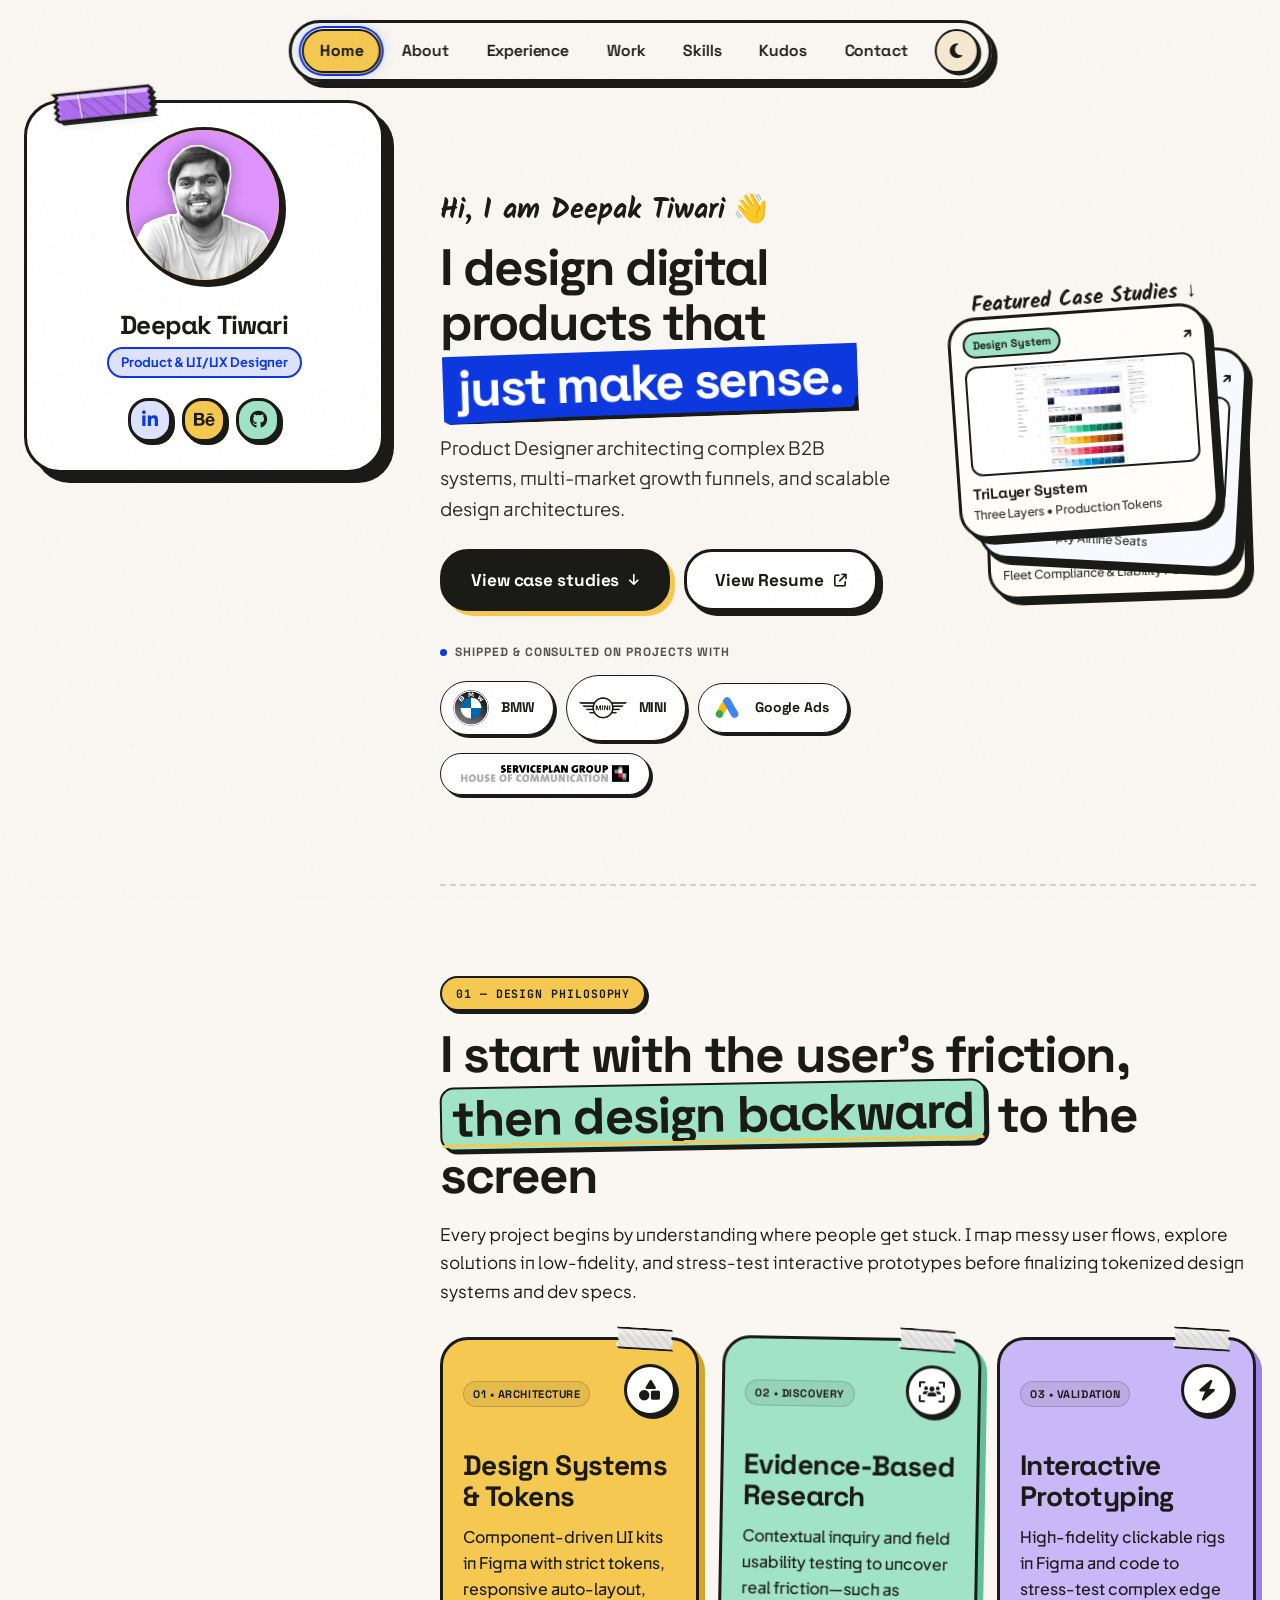
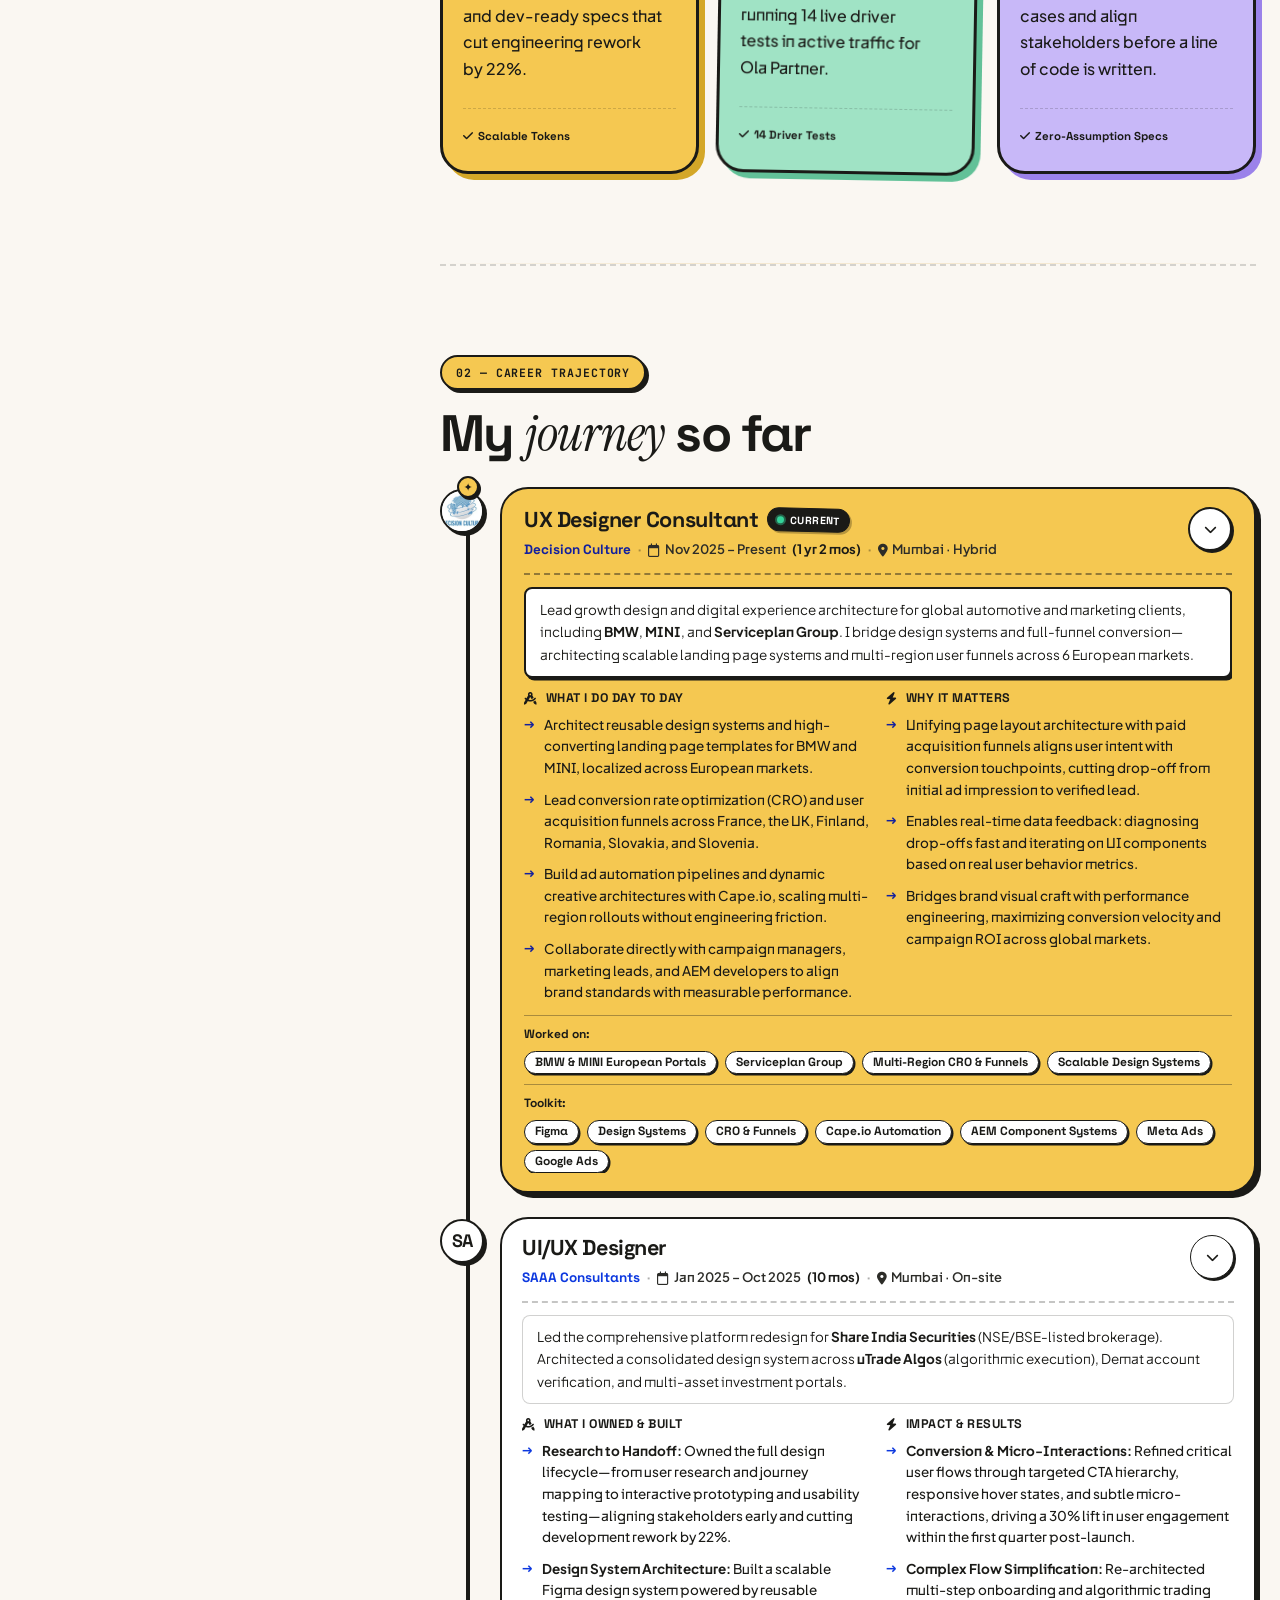
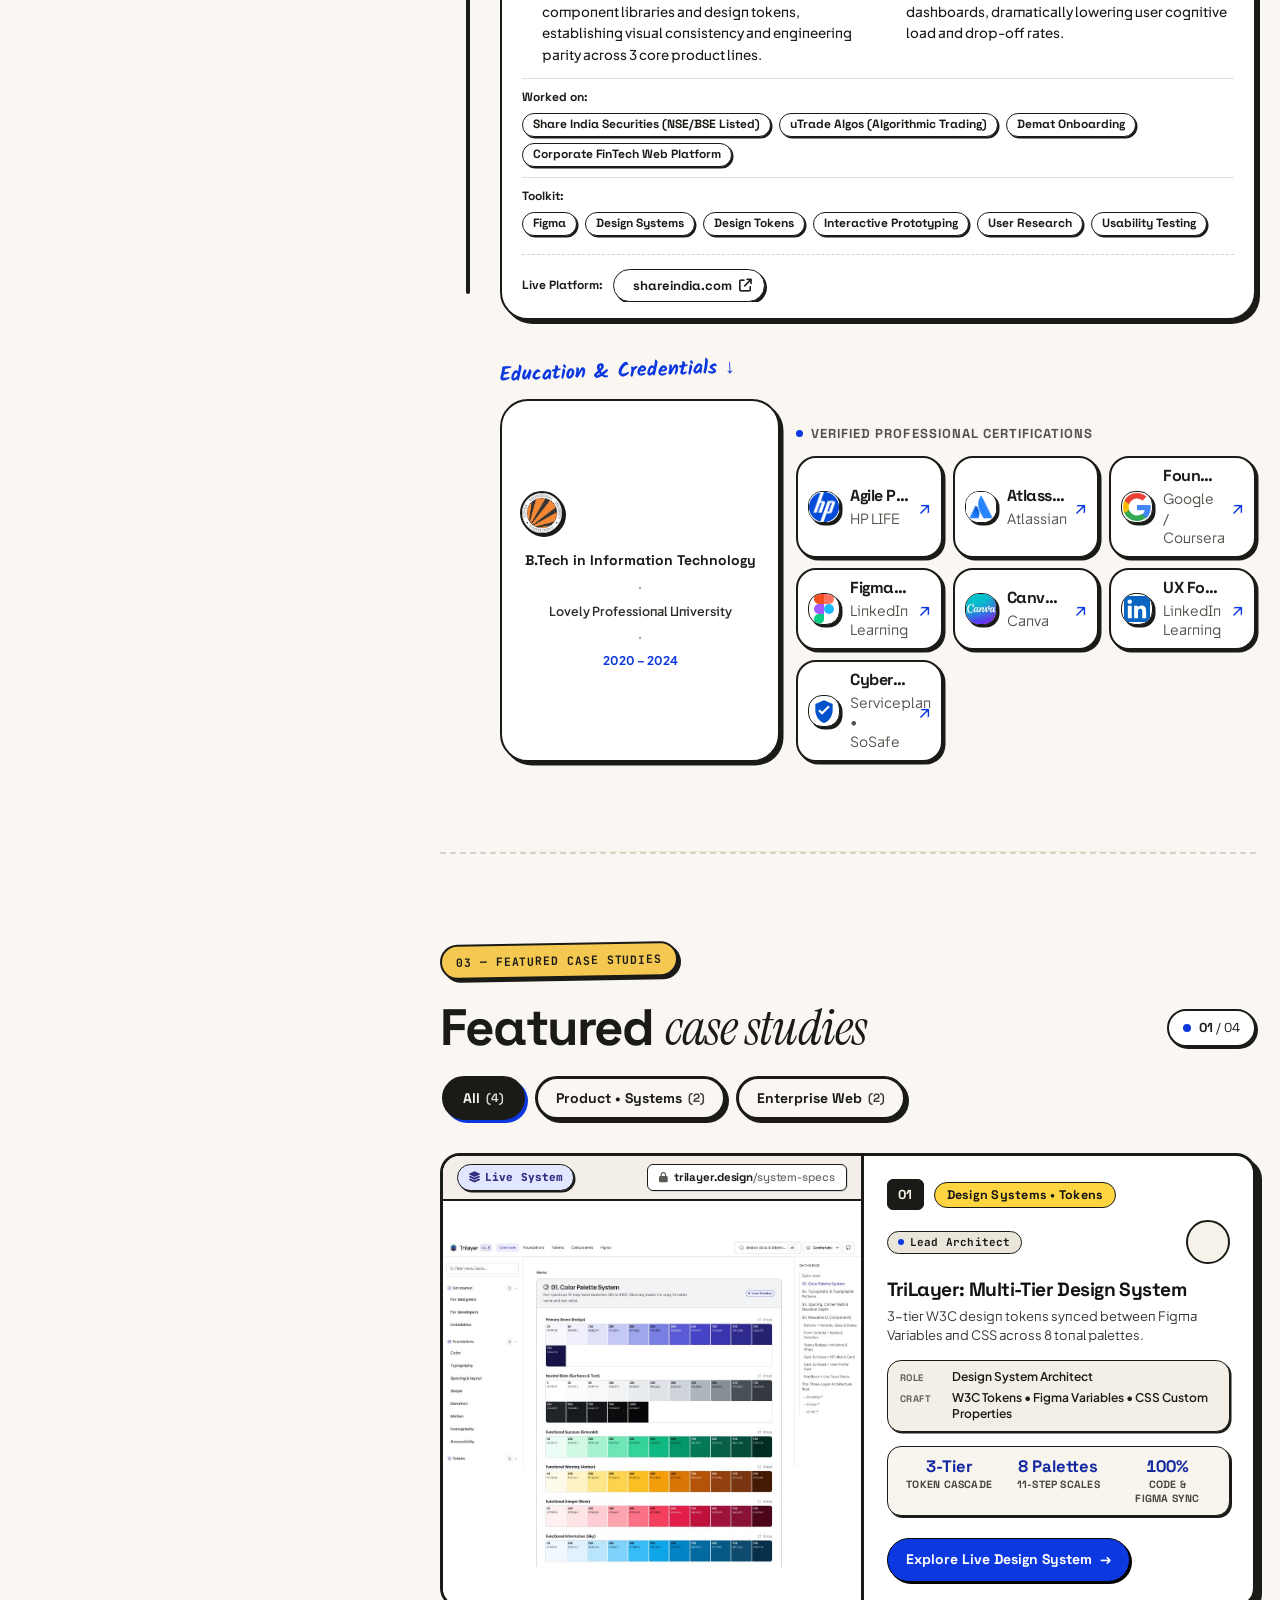
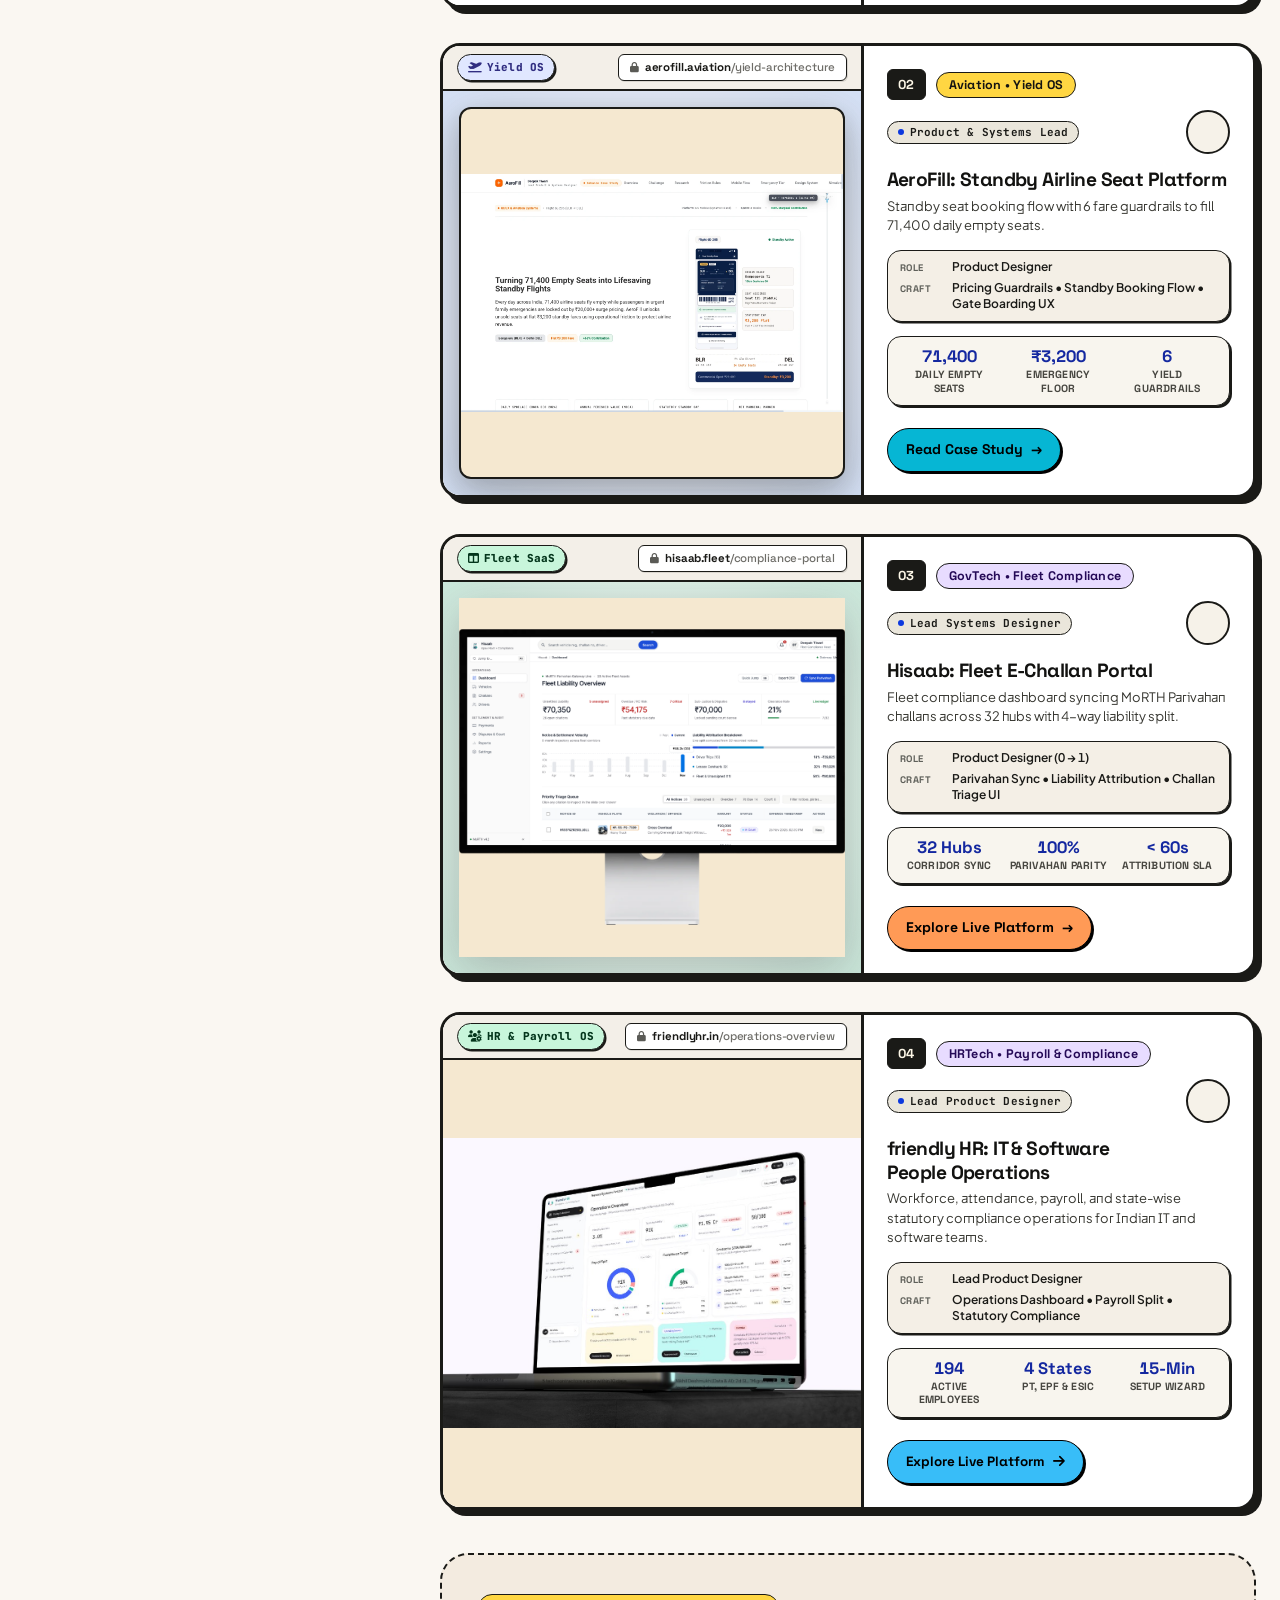
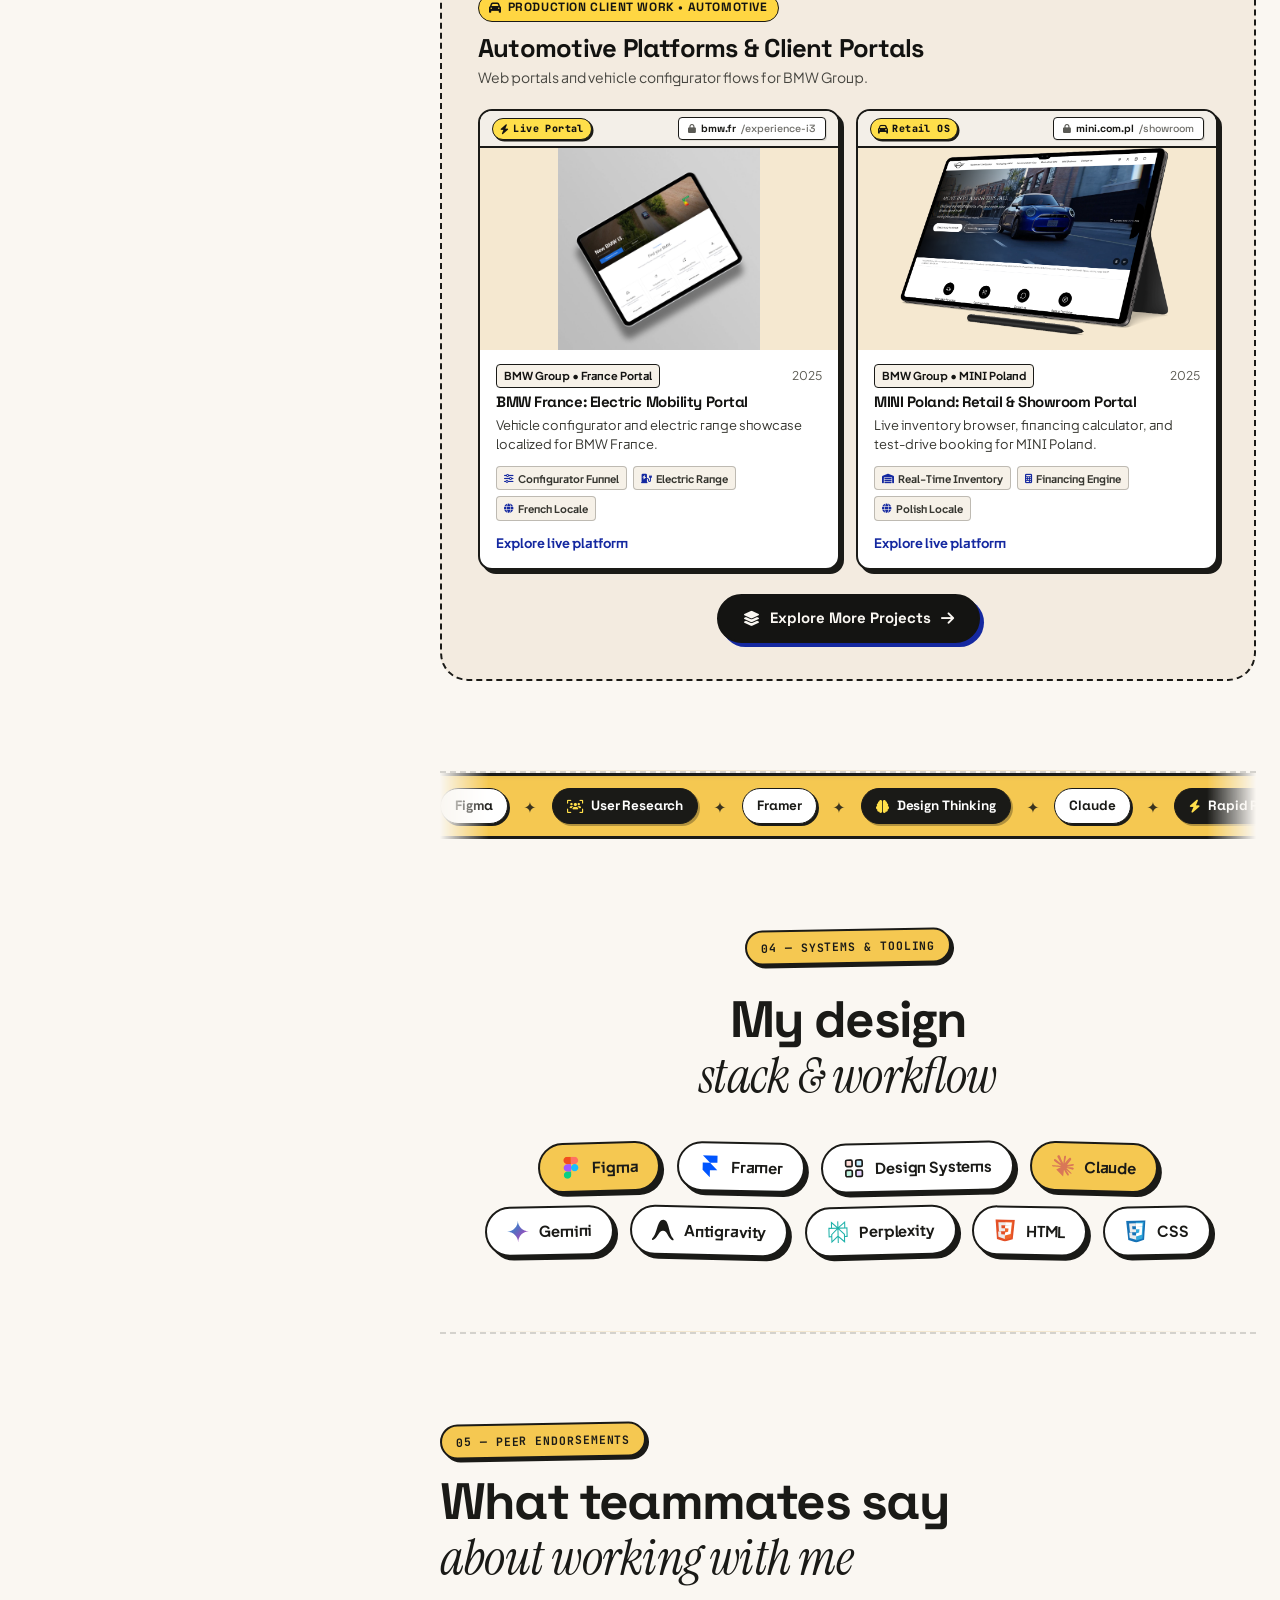
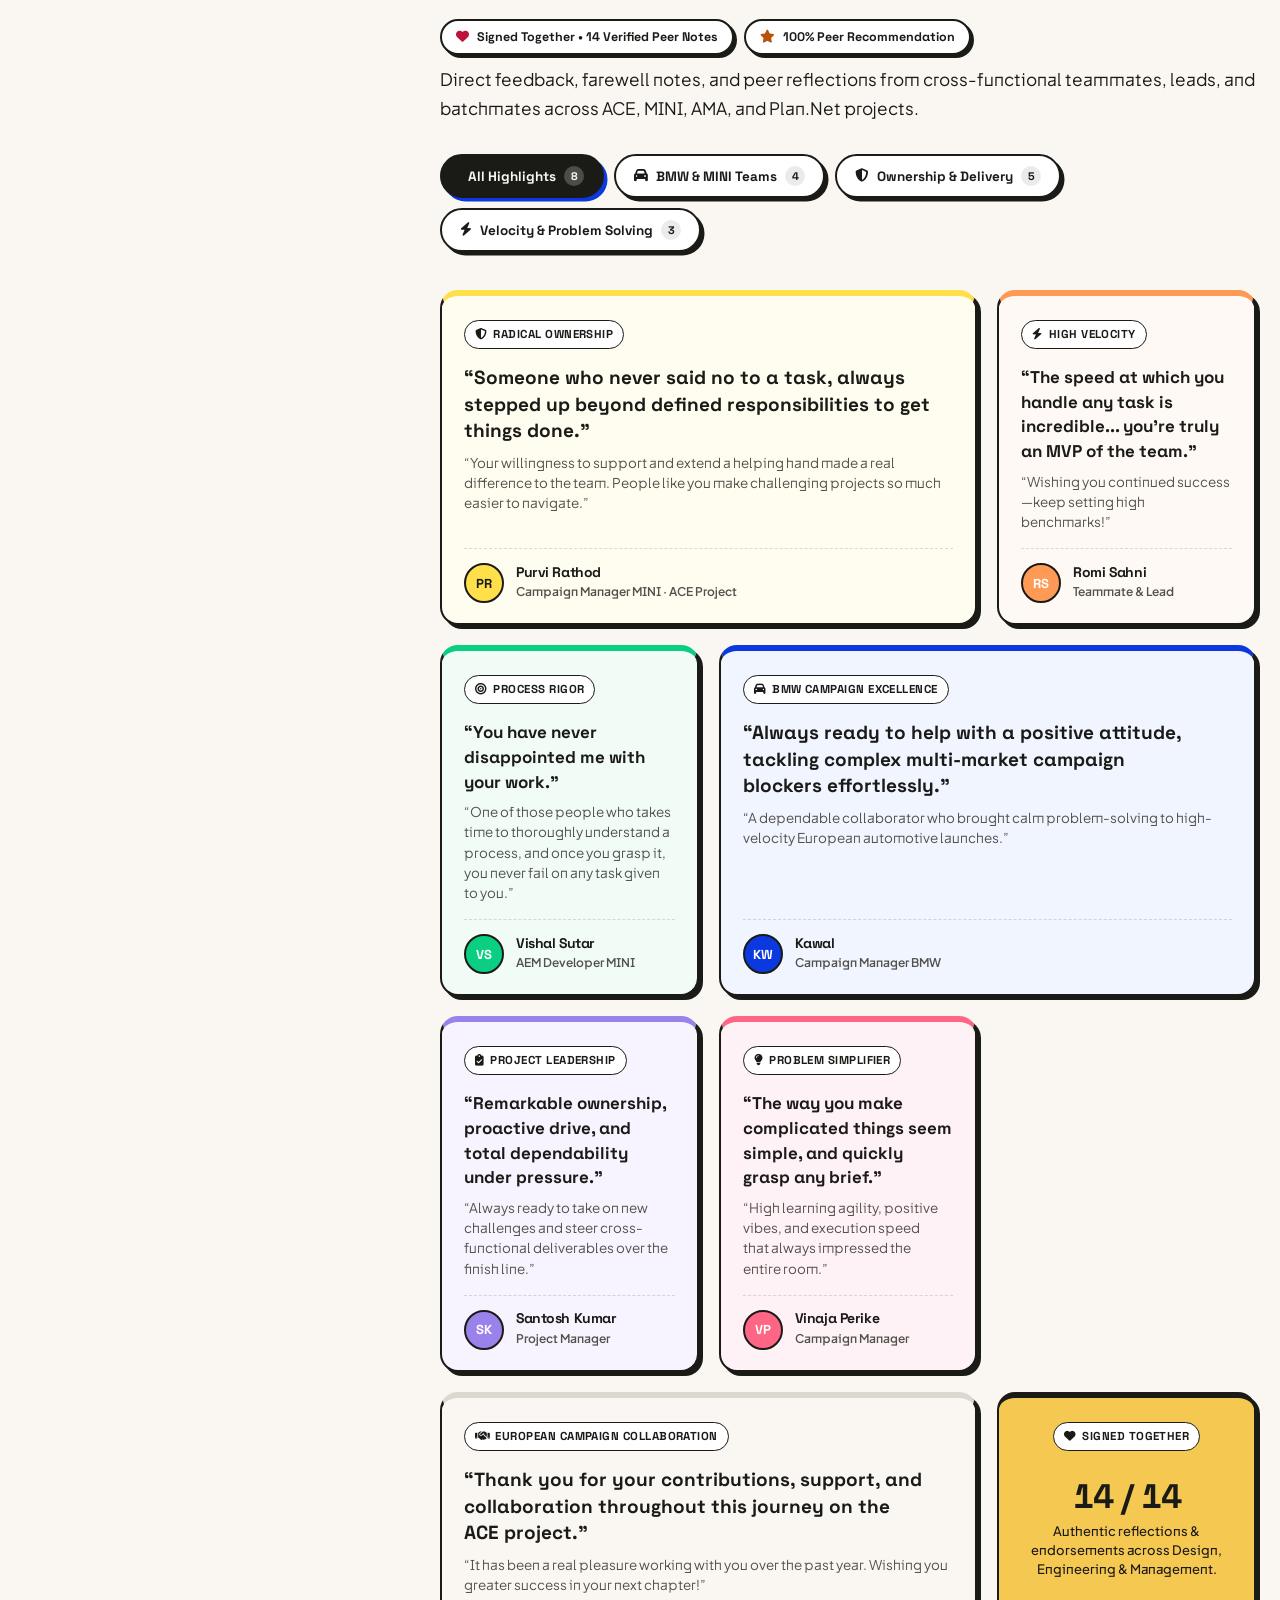
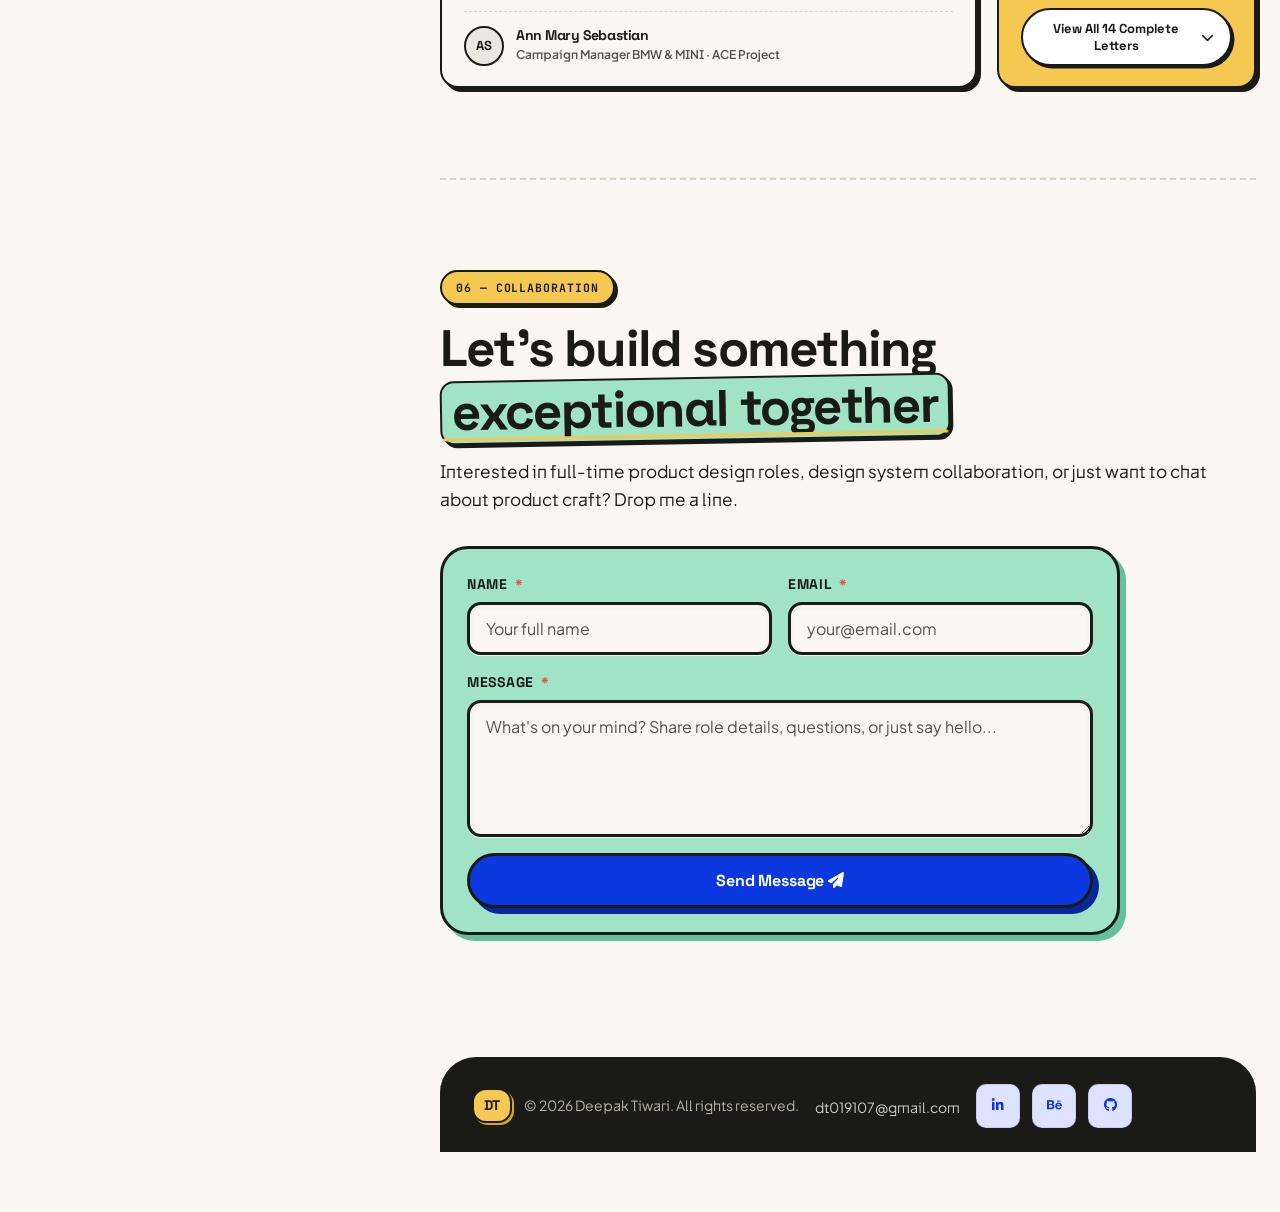
==== commit f58f6583: "feat(assets): add original 1920x1080 HD MP4 video preview for TriLayer design system" ====
--- a/index.html
+++ b/index.html
@@ -810,9 +810,11 @@
                   </div>
                 </div>
                 <div class="projects-img-container">
-                  <img src="trilayer_preview.jpg?v=3"
-                    alt="TriLayer: Enterprise Multi-Tier Design System &amp; Token Architecture Preview"
-                    class="projects-card-img" loading="lazy" decoding="async" width="1024" height="806" />
+                  <video class="projects-card-img projects-card-video" autoplay loop muted playsinline preload="metadata"
+                    poster="trilayer_preview.jpg?v=3" width="1920" height="1080"
+                    aria-label="TriLayer: Enterprise Multi-Tier Design System &amp; Token Architecture Video Preview">
+                    <source src="trilayer_preview.mp4?v=1" type="video/mp4" />
+                  </video>
                 </div>
               </div>
 
--- a/styles.css
+++ b/styles.css
@@ -5240,6 +5240,7 @@
   max-height: 100% !important;
   object-fit: contain !important;
   object-position: center center !important;
+  display: block;
   border-radius: 0 !important;
   border: none !important;
   box-shadow: none !important;
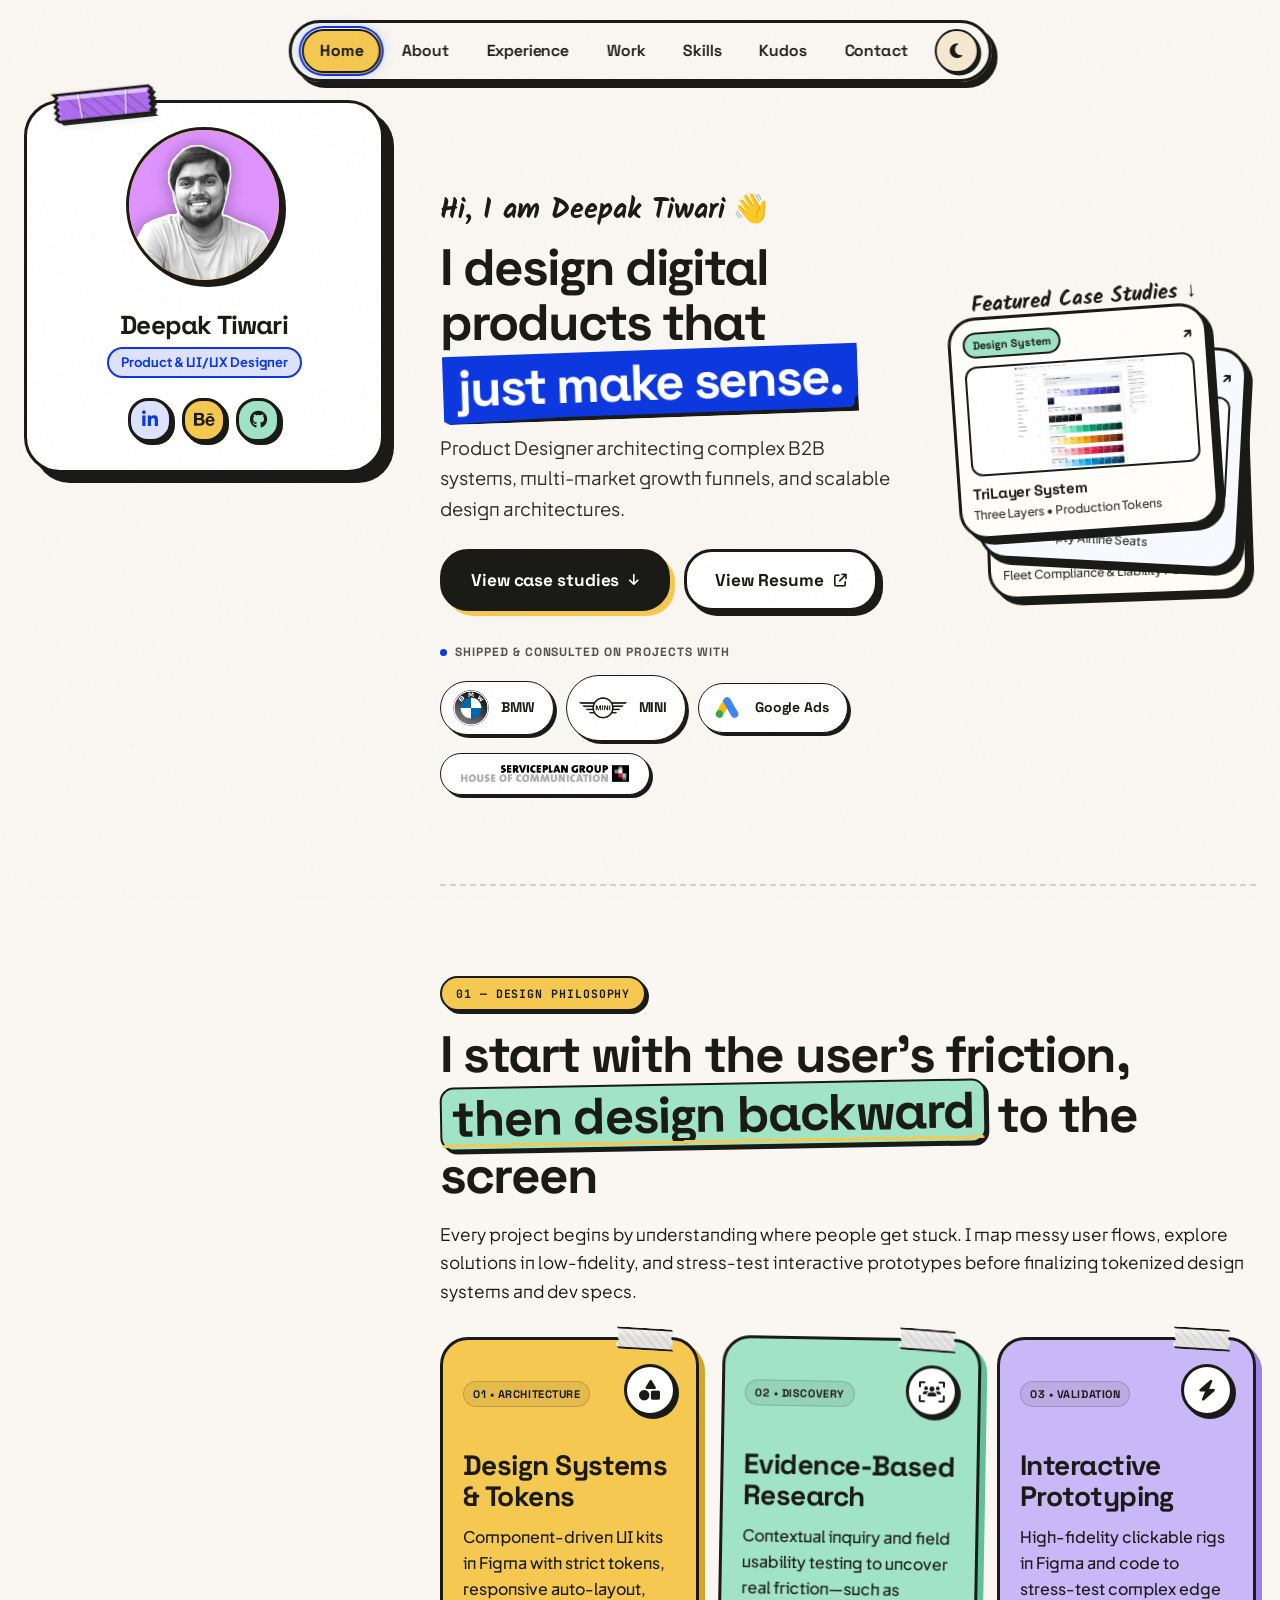
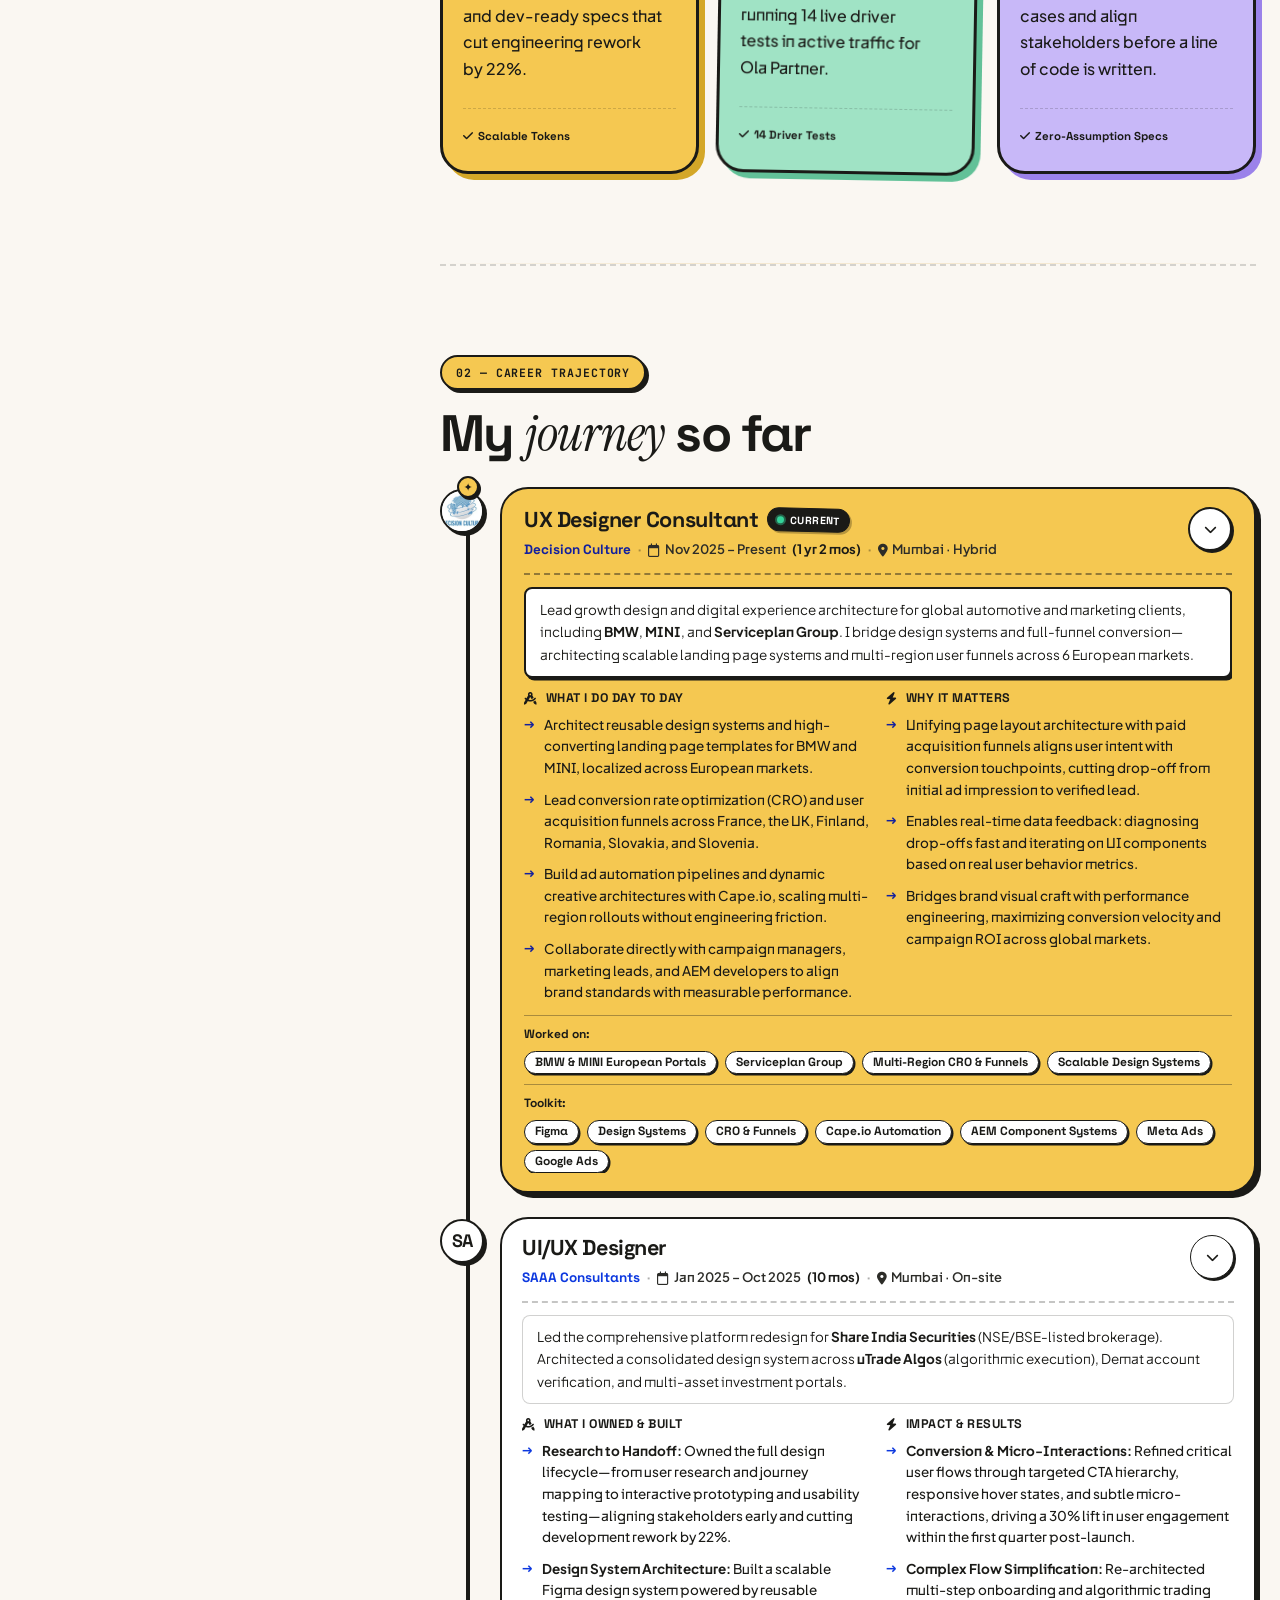
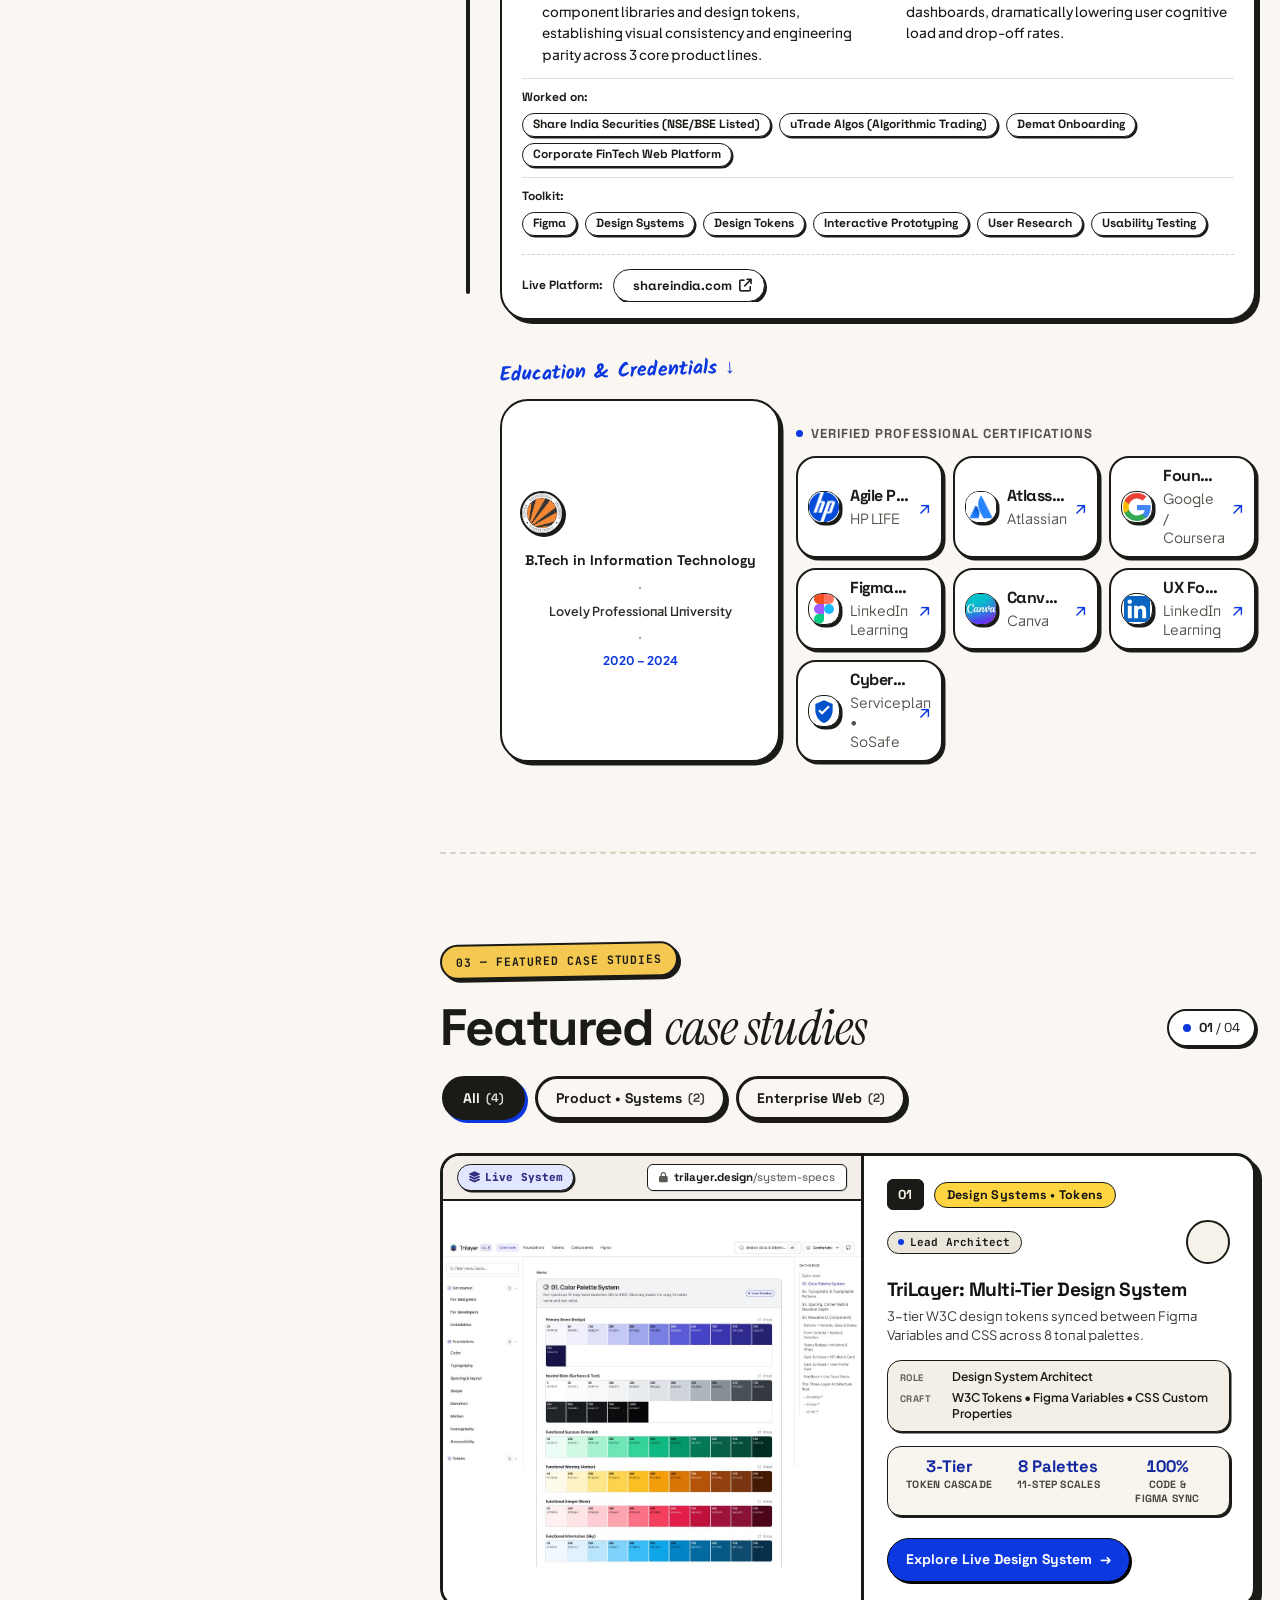
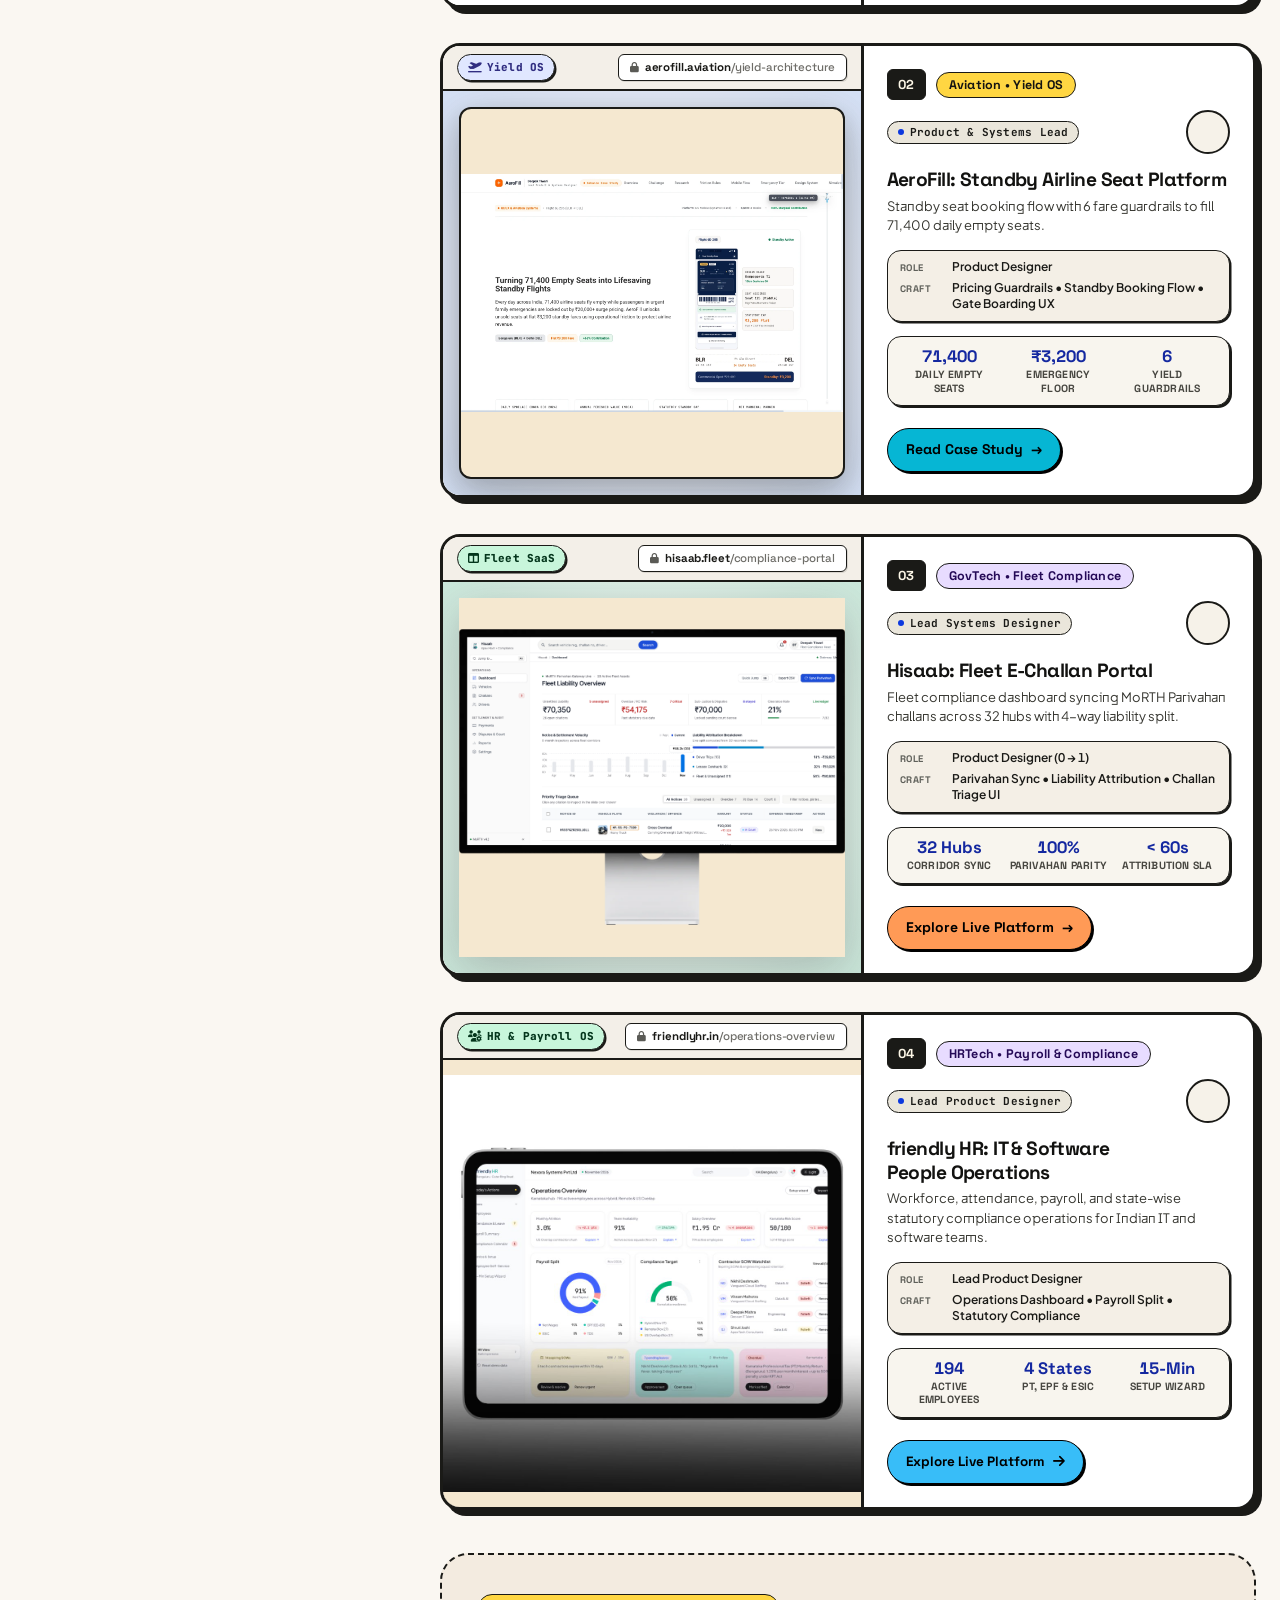
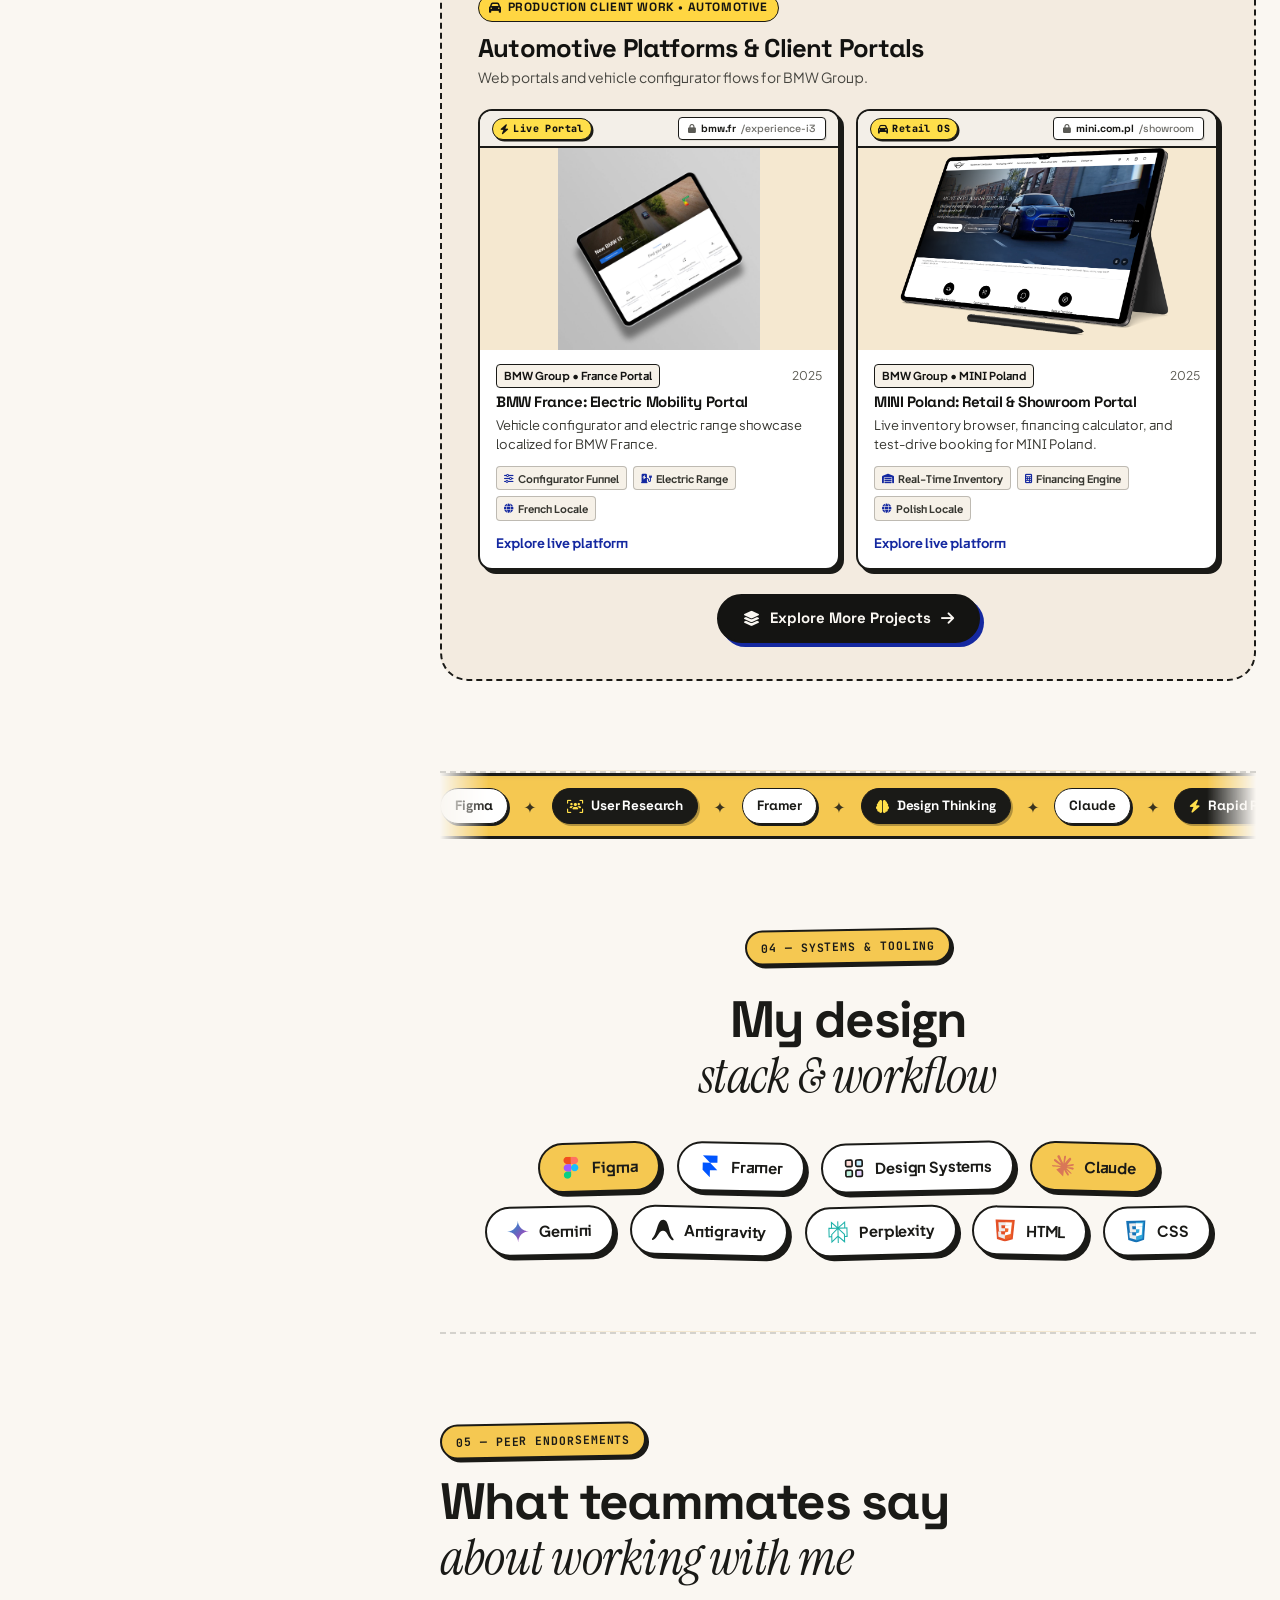
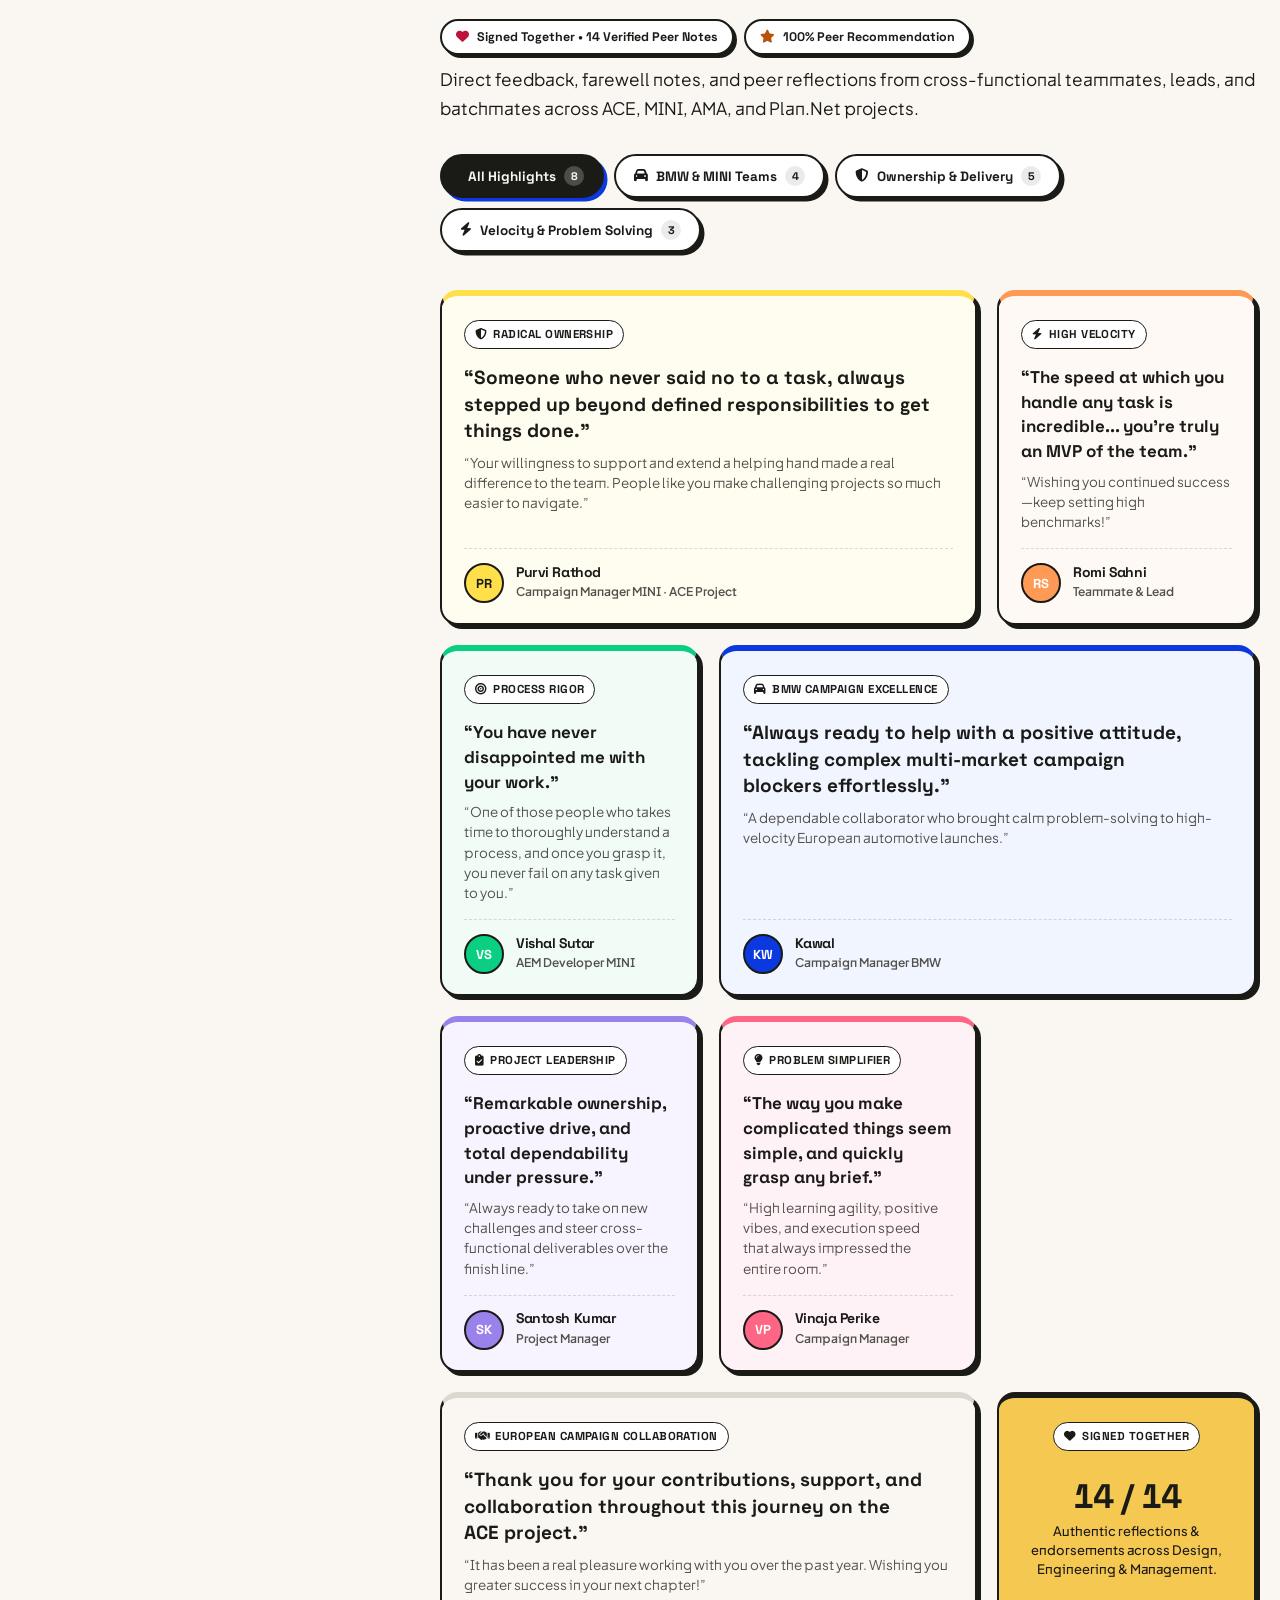
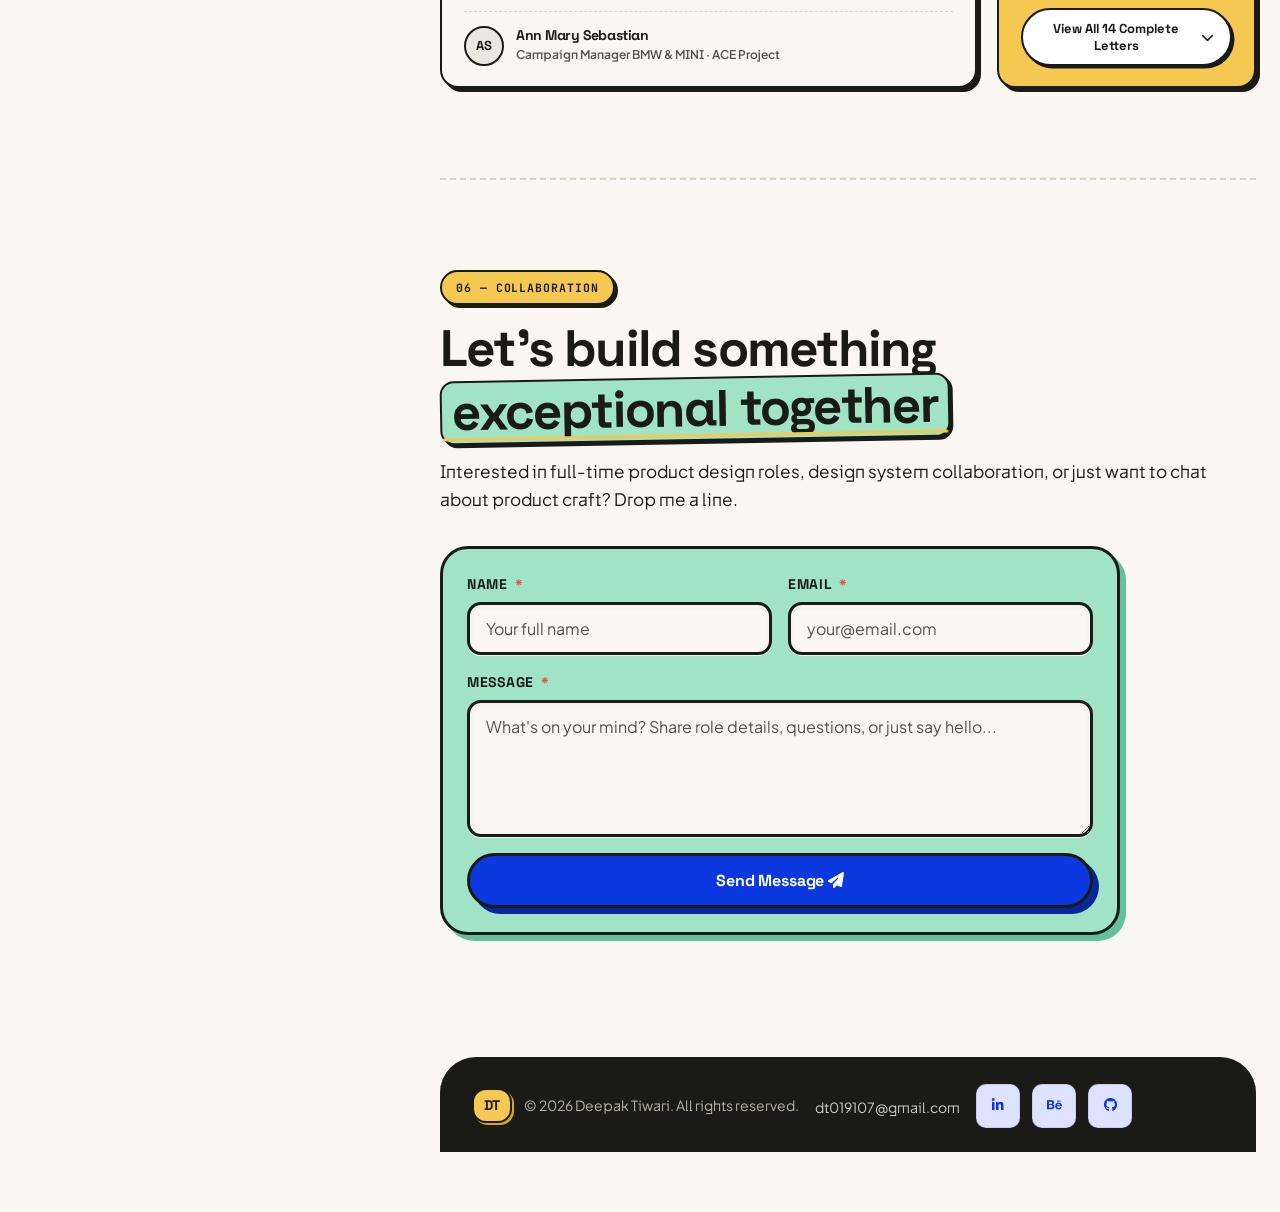
==== commit 2f508c77: "feat(assets): update friendly HR preview with original 1024x1024 iPad mockup (uncompressed)" ====
--- a/index.html
+++ b/index.html
@@ -1042,9 +1042,9 @@
                   </div>
                 </div>
                 <div class="projects-img-container">
-                  <img src="friendly_hr_preview.jpg?v=2"
+                  <img src="friendly_hr_preview.jpg?v=3"
                     alt="friendly HR: Workforce, Payroll &amp; Statutory Compliance Operations Dashboard Preview"
-                    class="projects-card-img" loading="lazy" decoding="async" width="1024" height="711" />
+                    class="projects-card-img" loading="lazy" decoding="async" width="1024" height="1024" />
                 </div>
               </a>
 
--- a/styles.css
+++ b/styles.css
@@ -5138,7 +5138,7 @@
 #project-friendly-hr .projects-img-container,
 [data-theme="dark"] #project-friendly-hr .projects-img-container {
   padding: 0 !important;
-  background: #FBF8FF !important;
+  background: linear-gradient(180deg, #FFFFFF 0%, #FFFFFF 68%, #4F4F4F 88%, #141414 100%) !important;
 }
 
 #project-friendly-hr .projects-card-img {
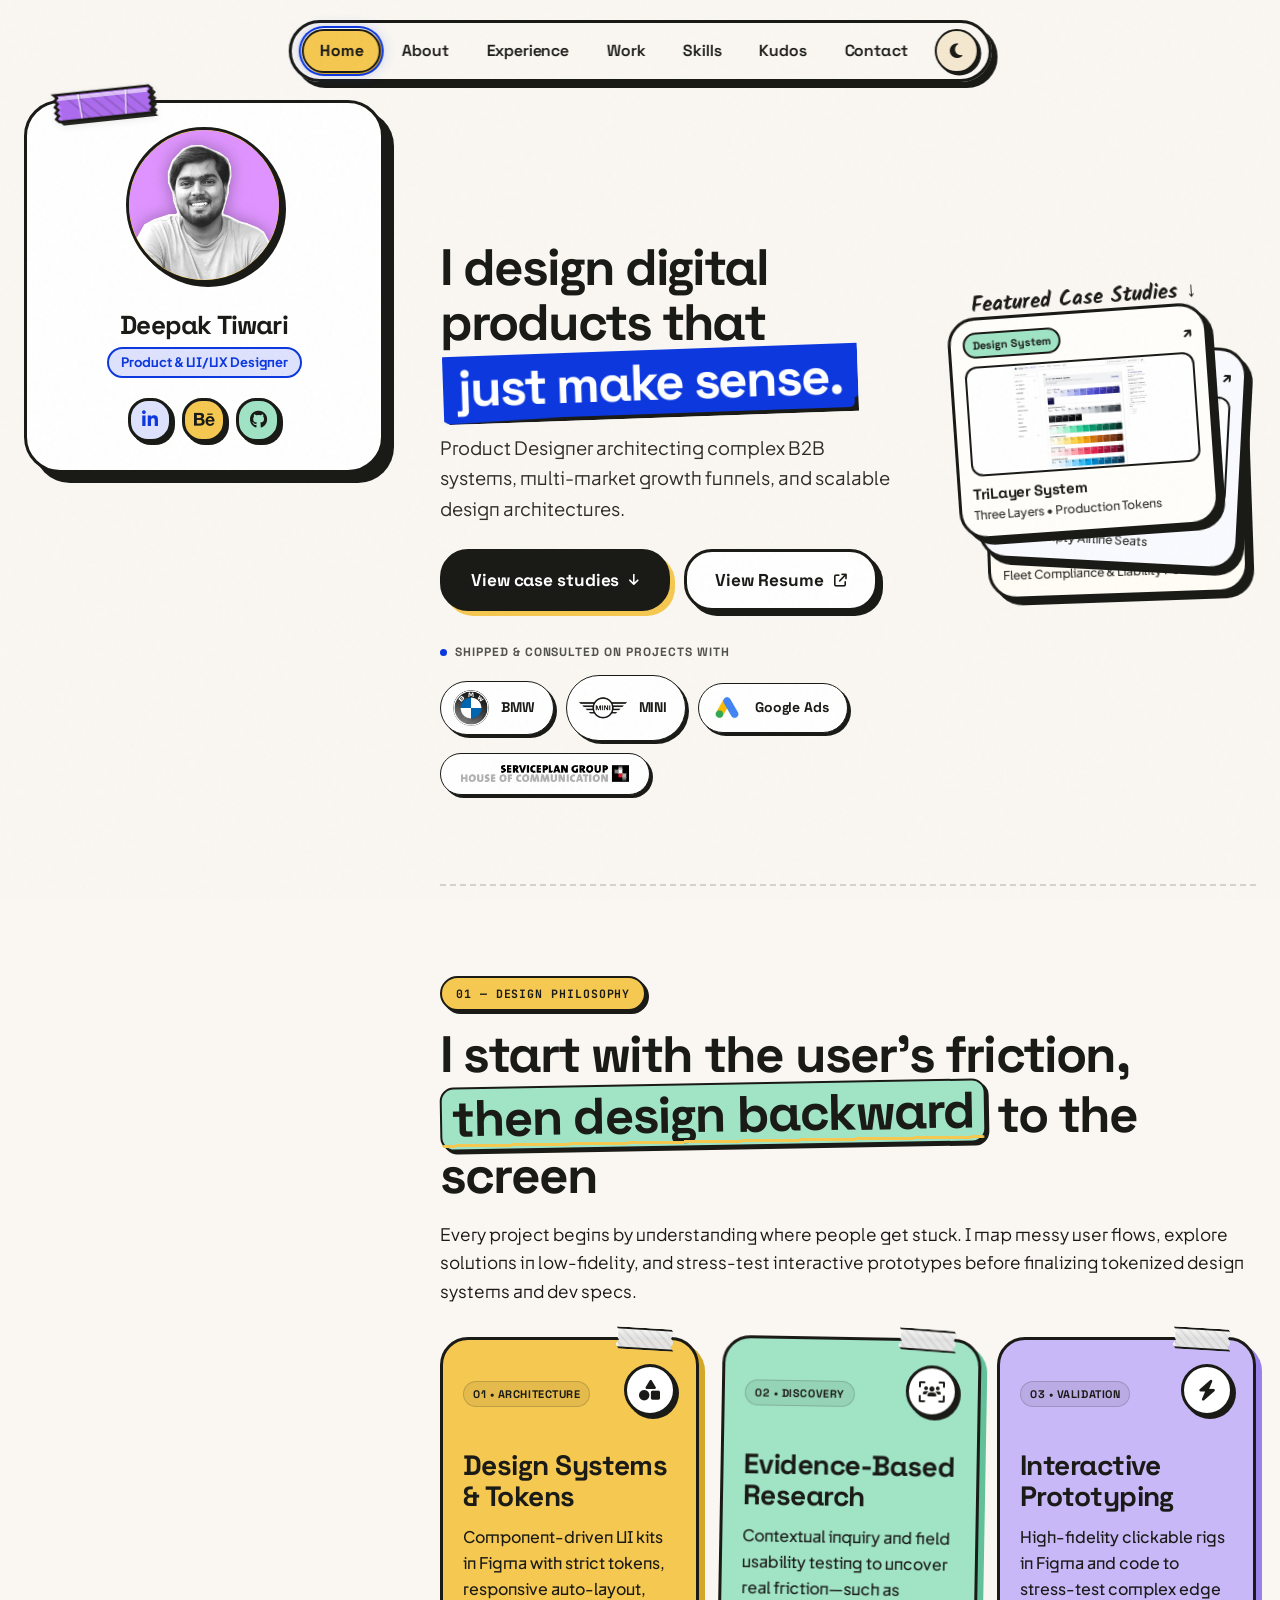
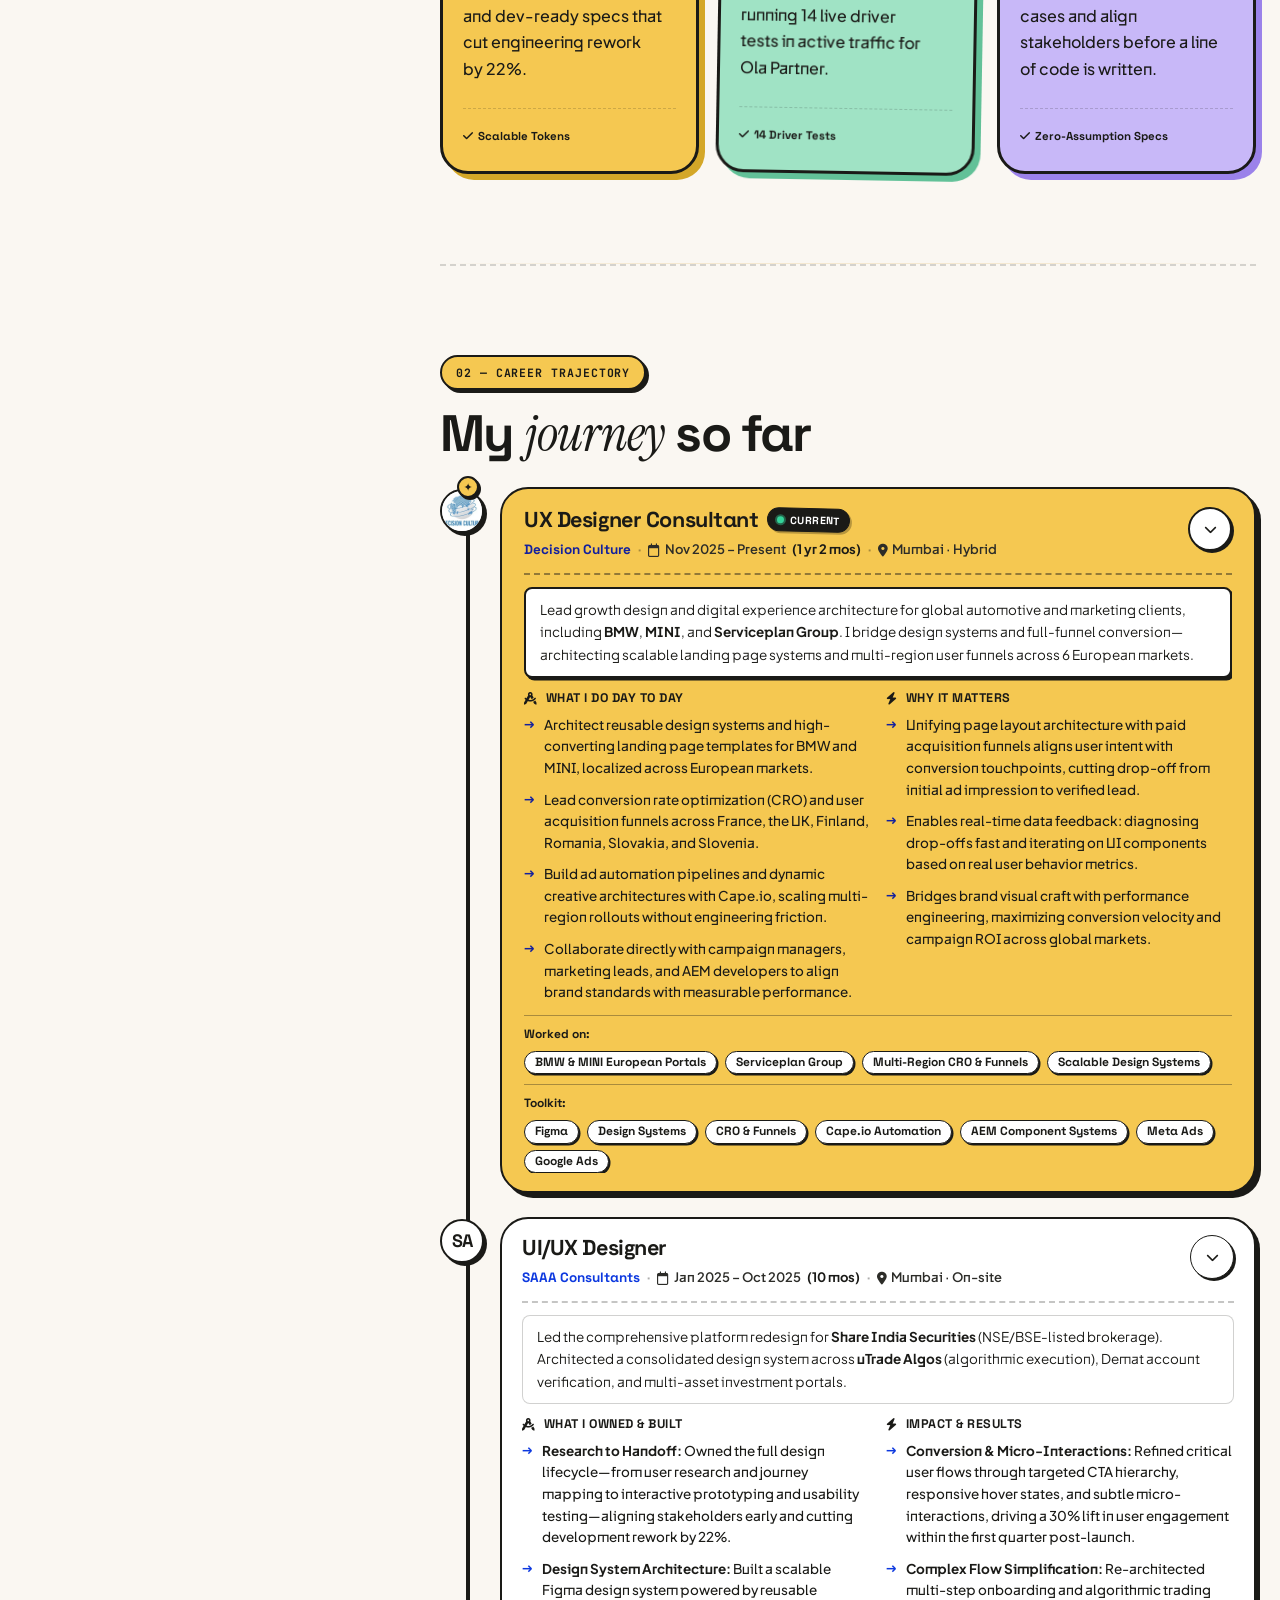
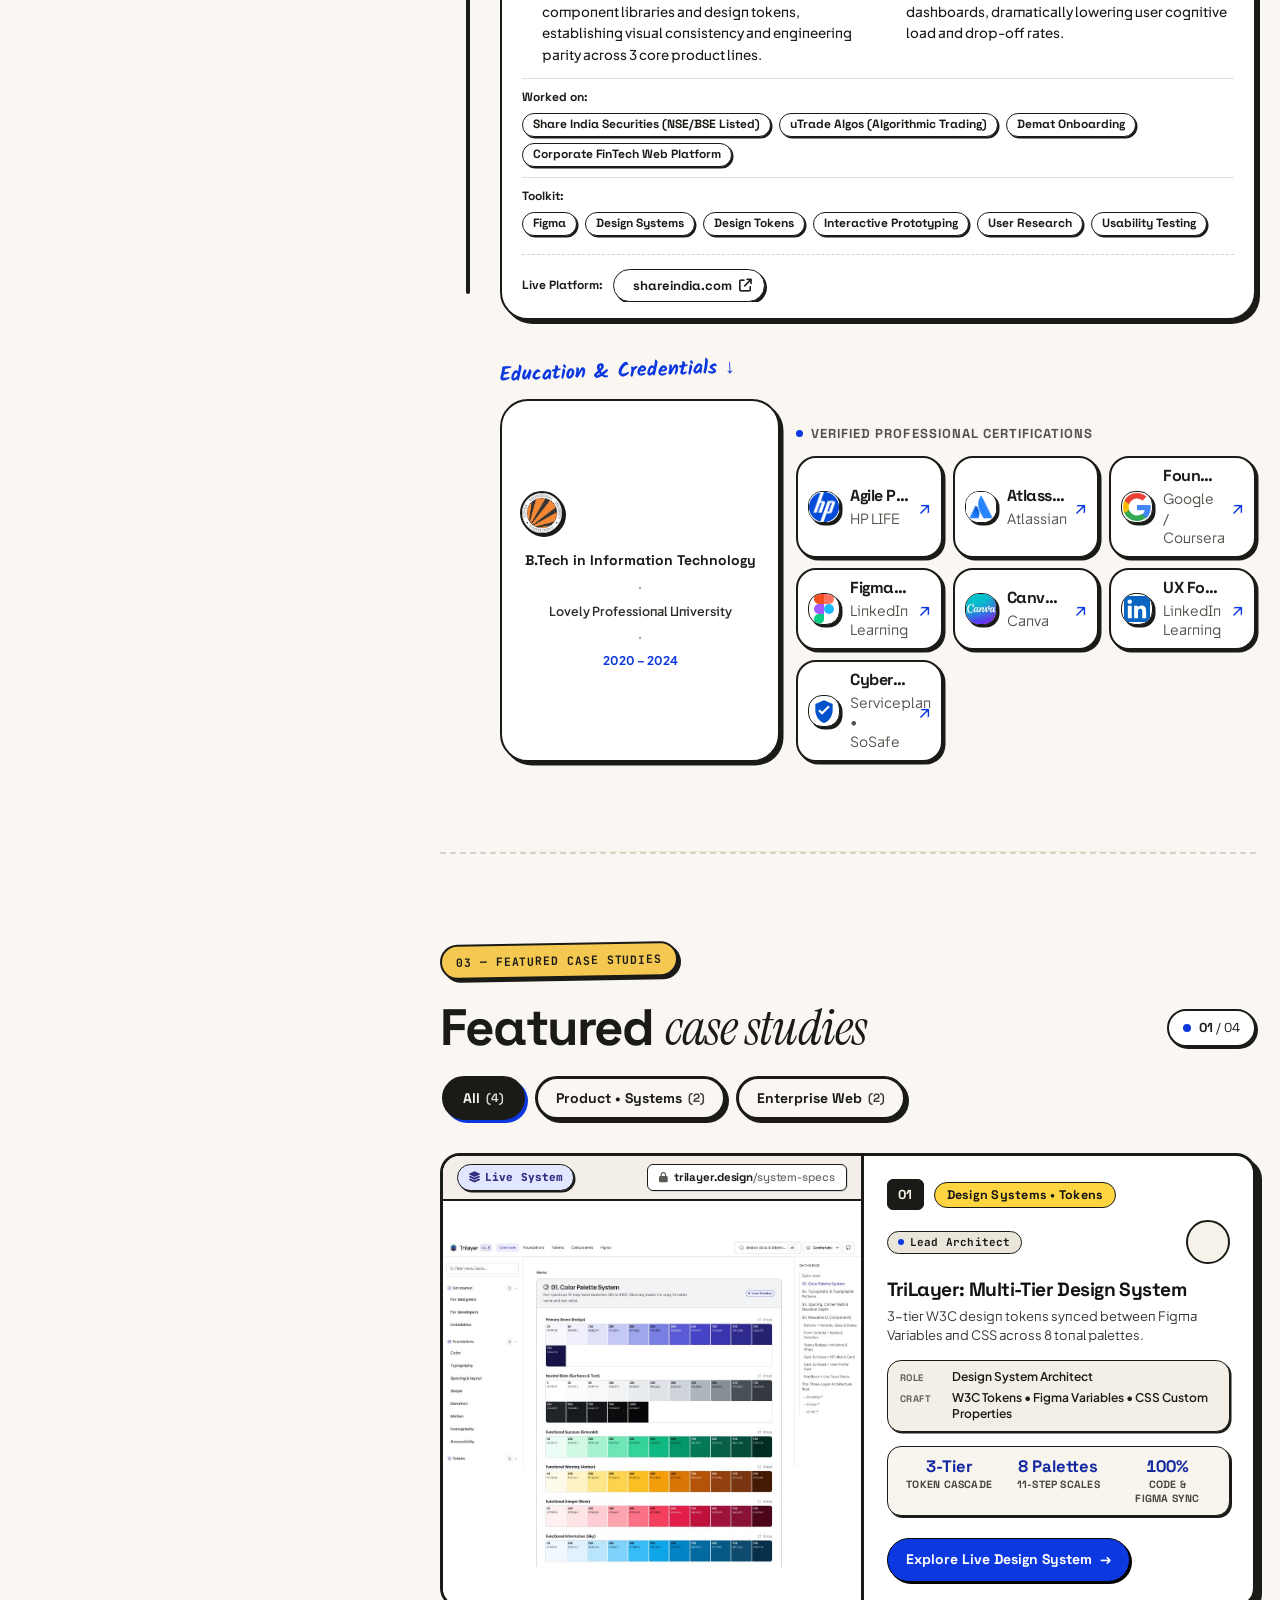
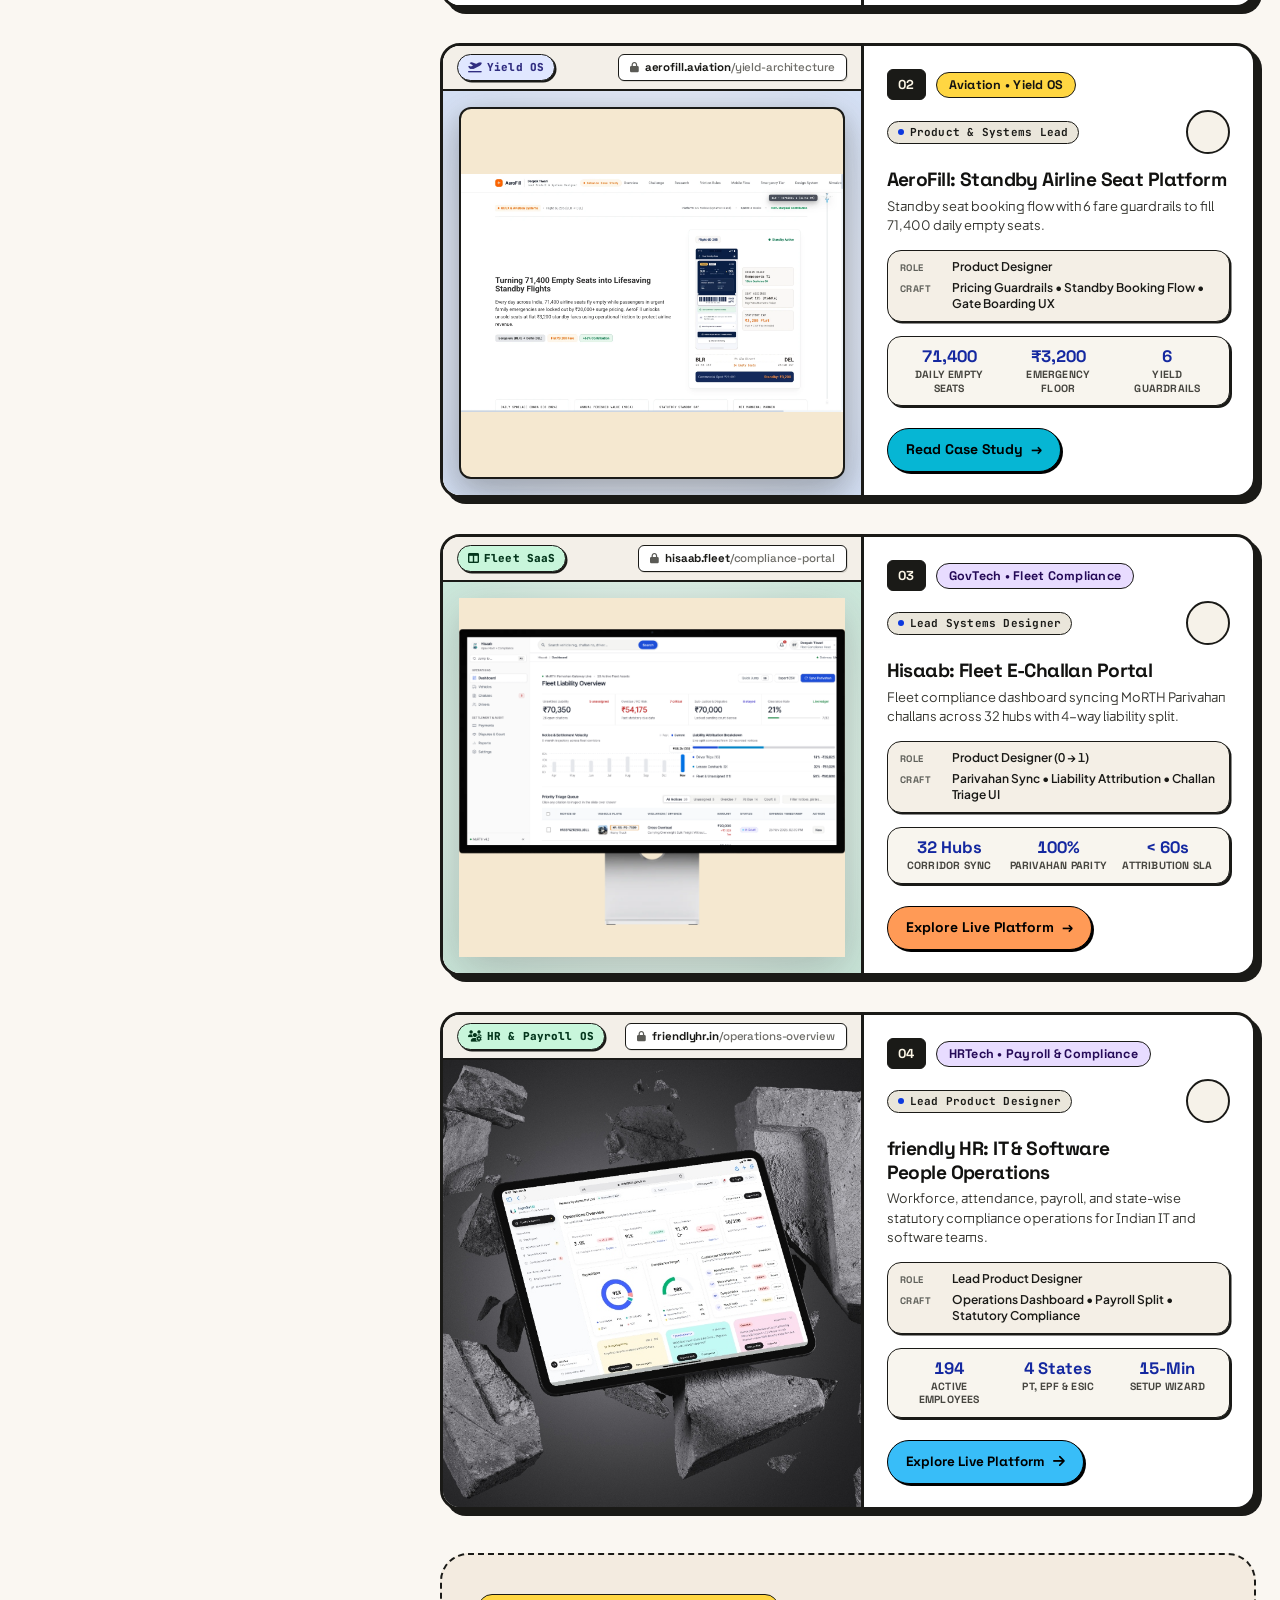
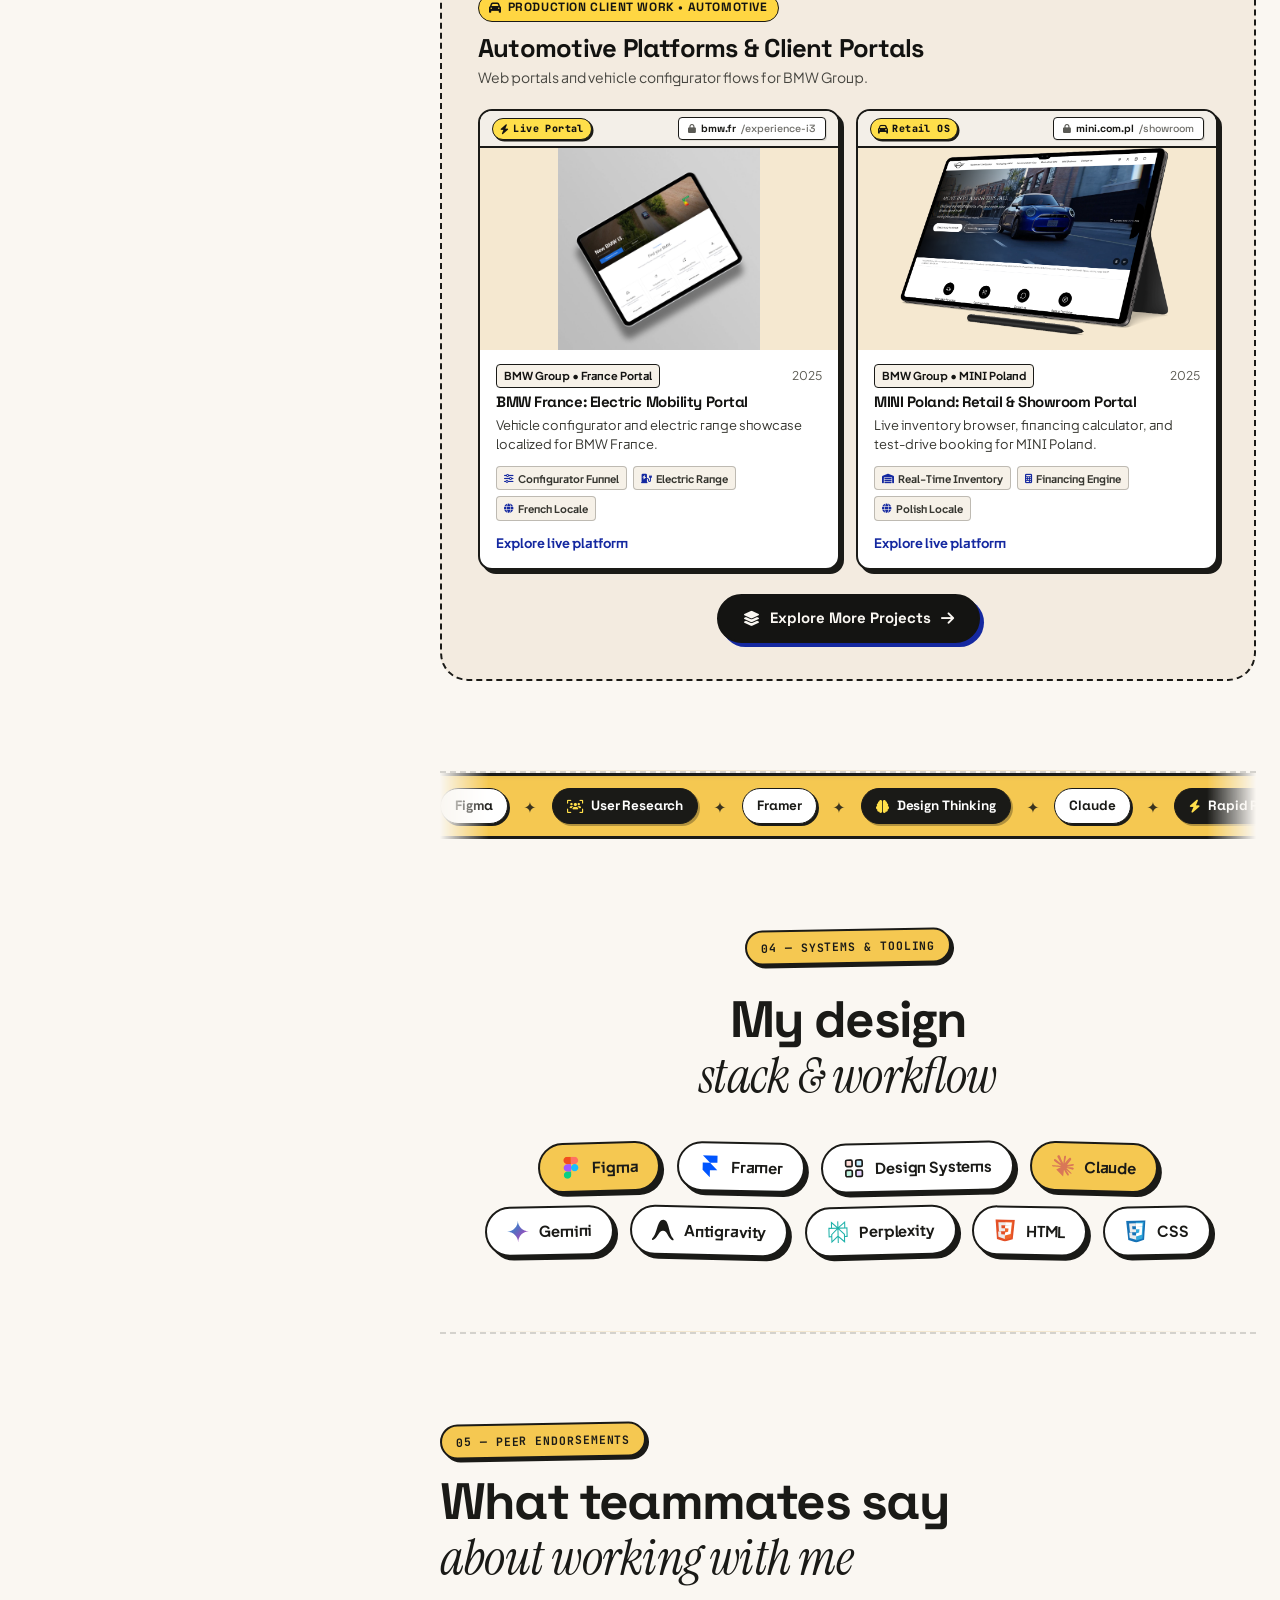
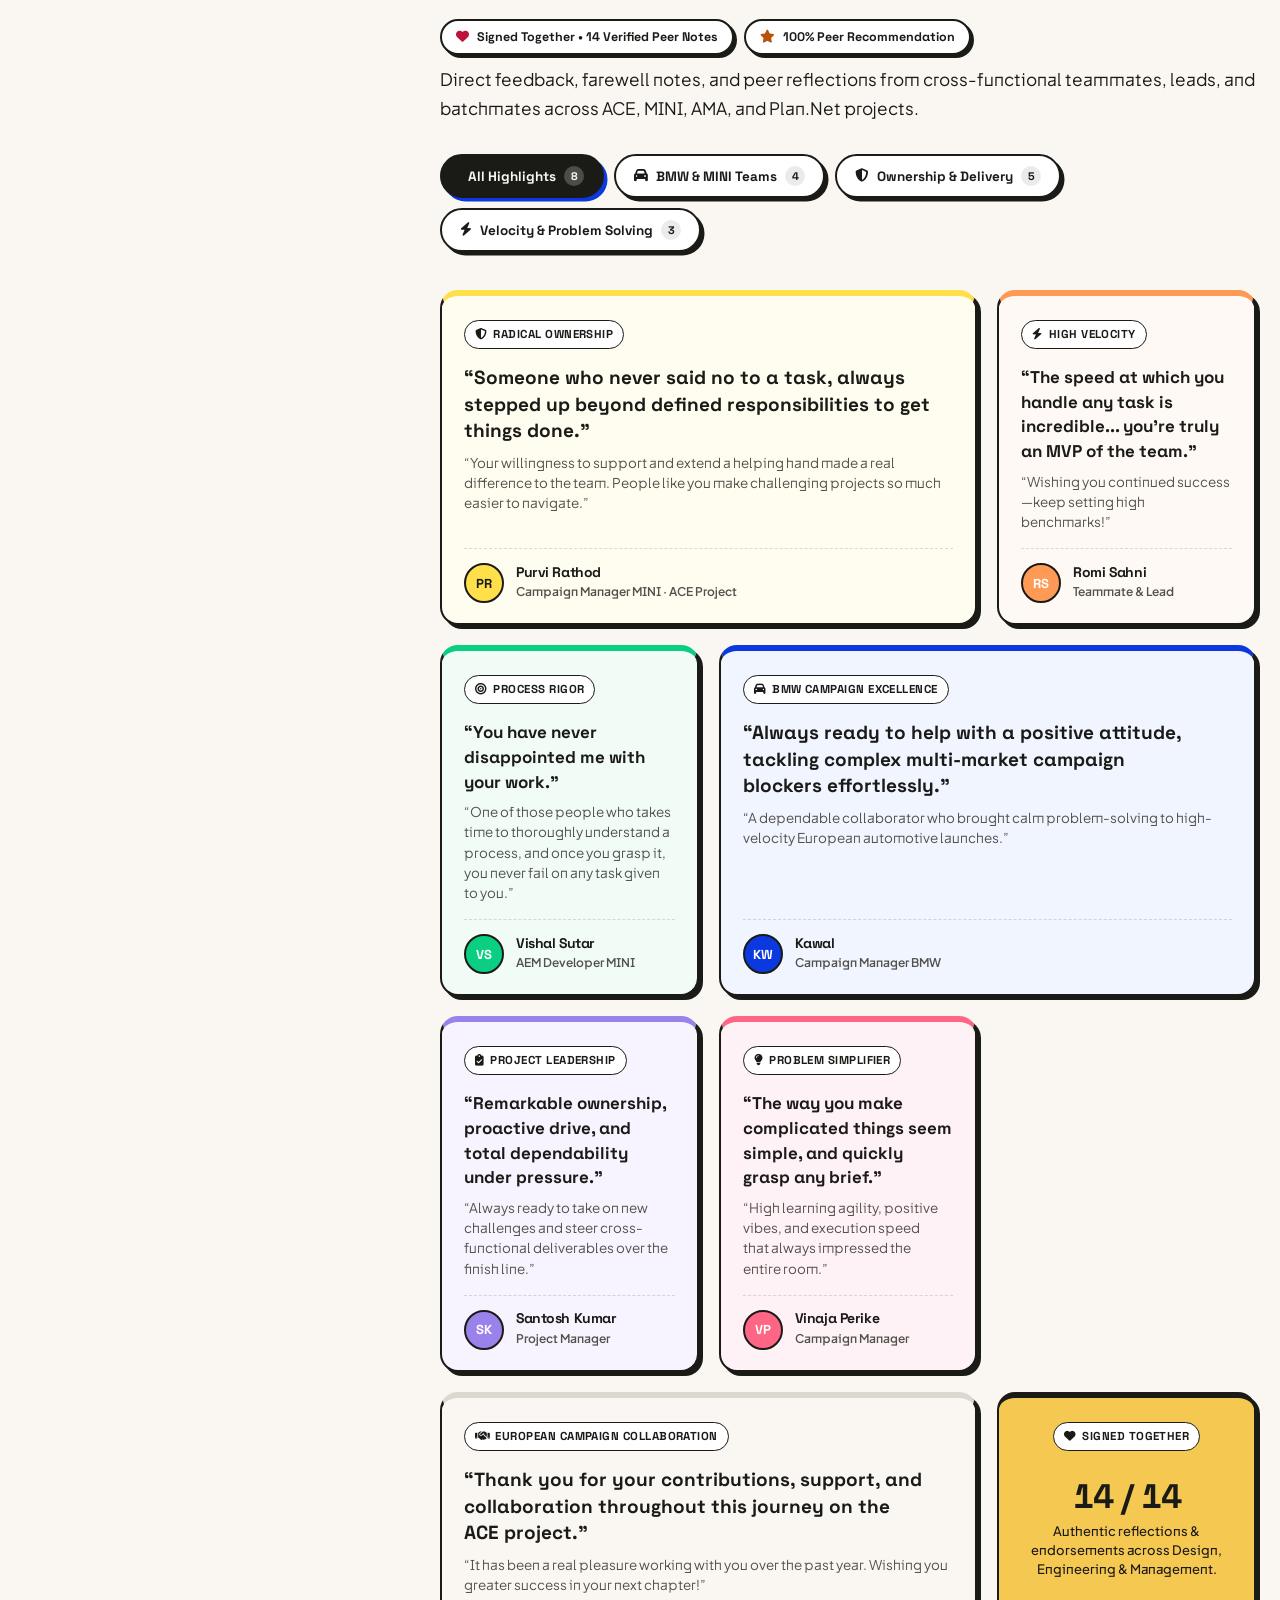
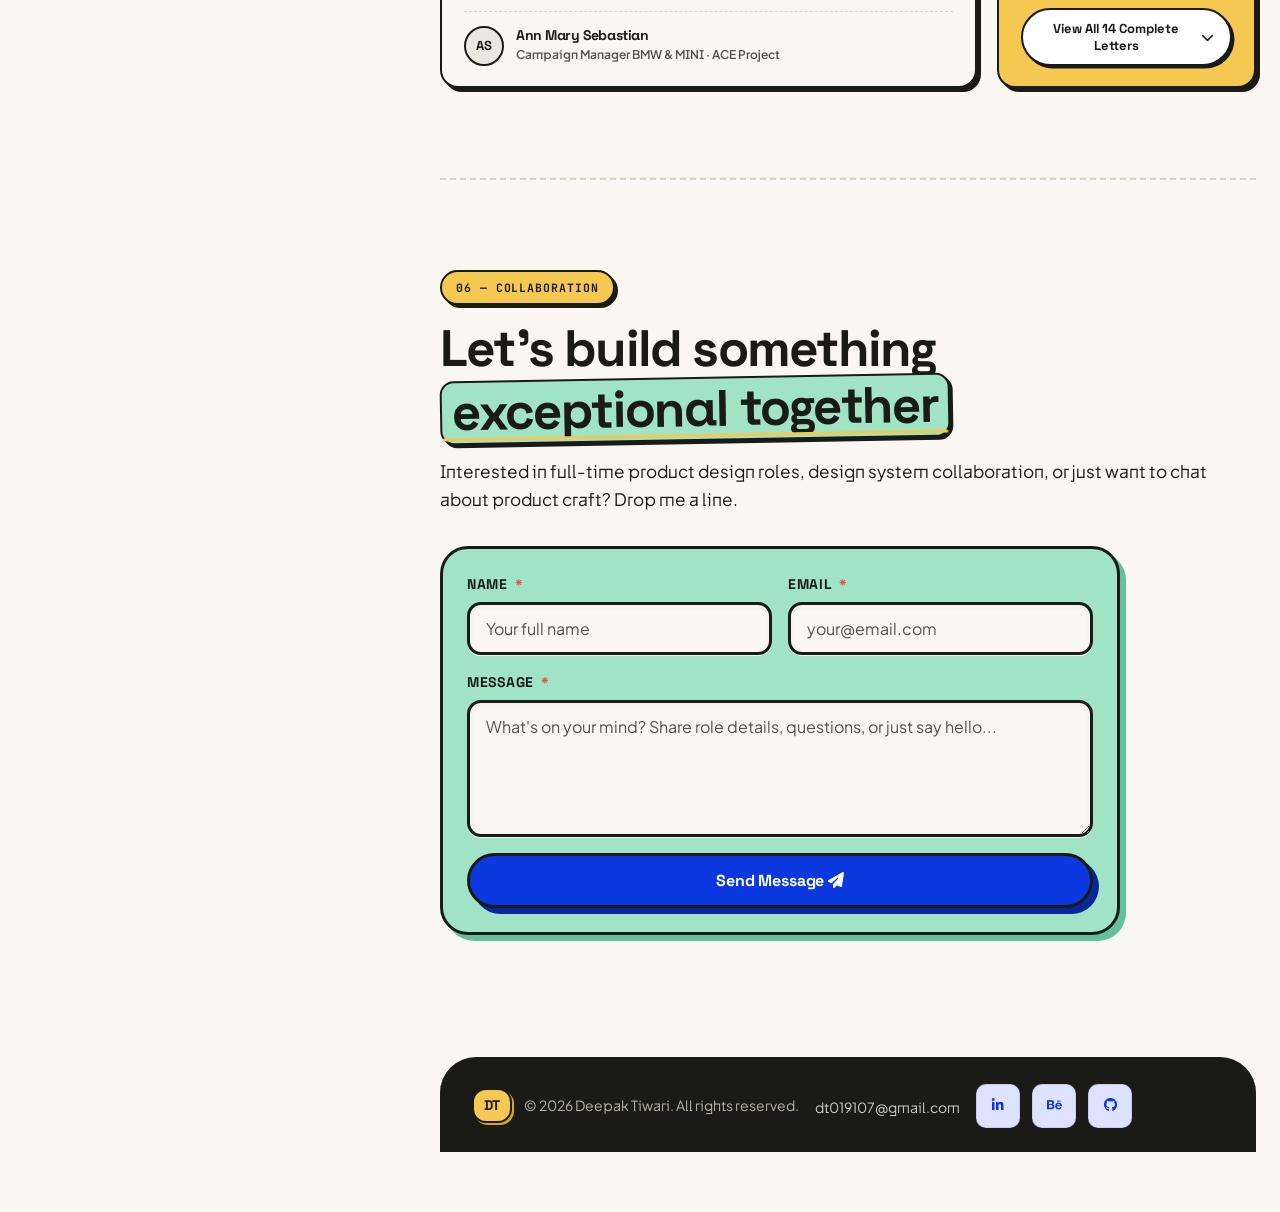
==== commit 59a7c0d6: "feat(assets): update friendly HR preview with original 1024x768 iPad mockup (uncompressed)" ====
--- a/index.html
+++ b/index.html
@@ -810,11 +810,15 @@
                   </div>
                 </div>
                 <div class="projects-img-container">
-                  <video class="projects-card-img projects-card-video" autoplay loop muted playsinline preload="metadata"
-                    poster="trilayer_preview.jpg?v=3" width="1920" height="1080"
+                  <video class="projects-card-img projects-card-video" autoplay muted playsinline preload="metadata"
+                    poster="trilayer_preview.jpg?v=4" width="1920" height="1080"
                     aria-label="TriLayer: Enterprise Multi-Tier Design System &amp; Token Architecture Video Preview">
                     <source src="trilayer_preview.mp4?v=1" type="video/mp4" />
                   </video>
+                  <img src="trilayer_preview.jpg?v=4"
+                    alt="TriLayer: Enterprise Multi-Tier Design System &amp; Token Architecture Preview"
+                    class="projects-card-img projects-card-poster" loading="lazy" decoding="async" width="1024"
+                    height="806" />
                 </div>
               </div>
 
@@ -1042,9 +1046,9 @@
                   </div>
                 </div>
                 <div class="projects-img-container">
-                  <img src="friendly_hr_preview.jpg?v=3"
+                  <img src="friendly_hr_preview.jpg?v=4"
                     alt="friendly HR: Workforce, Payroll &amp; Statutory Compliance Operations Dashboard Preview"
-                    class="projects-card-img" loading="lazy" decoding="async" width="1024" height="1024" />
+                    class="projects-card-img" loading="lazy" decoding="async" width="1024" height="768" />
                 </div>
               </a>
 
--- a/styles.css
+++ b/styles.css
@@ -5138,7 +5138,7 @@
 #project-friendly-hr .projects-img-container,
 [data-theme="dark"] #project-friendly-hr .projects-img-container {
   padding: 0 !important;
-  background: linear-gradient(180deg, #FFFFFF 0%, #FFFFFF 68%, #4F4F4F 88%, #141414 100%) !important;
+  background: radial-gradient(circle at 50% 45%, #3A3A3D 0%, #242426 65%, #161618 100%) !important;
 }
 
 #project-friendly-hr .projects-card-img {
@@ -5146,7 +5146,7 @@
   height: 100% !important;
   max-width: 100% !important;
   max-height: 100% !important;
-  object-fit: contain !important;
+  object-fit: cover !important;
   object-position: center center !important;
   border-radius: 0 !important;
   border: none !important;
@@ -5246,6 +5246,27 @@
   box-shadow: none !important;
   filter: none !important;
   image-rendering: high-quality;
+}
+
+#project-trilayer .projects-card-video {
+  transition: opacity 0.35s ease, transform 0.4s cubic-bezier(0.16, 1, 0.3, 1);
+}
+
+#project-trilayer .projects-card-poster {
+  position: absolute;
+  inset: 0;
+  opacity: 0;
+  pointer-events: none;
+  transition: opacity 0.35s ease, transform 0.4s cubic-bezier(0.16, 1, 0.3, 1);
+}
+
+#project-trilayer .projects-img-container.is-video-ended .projects-card-video {
+  opacity: 0;
+  pointer-events: none;
+}
+
+#project-trilayer .projects-img-container.is-video-ended .projects-card-poster {
+  opacity: 1;
 }
 
 #project-trilayer:hover .projects-card-img,
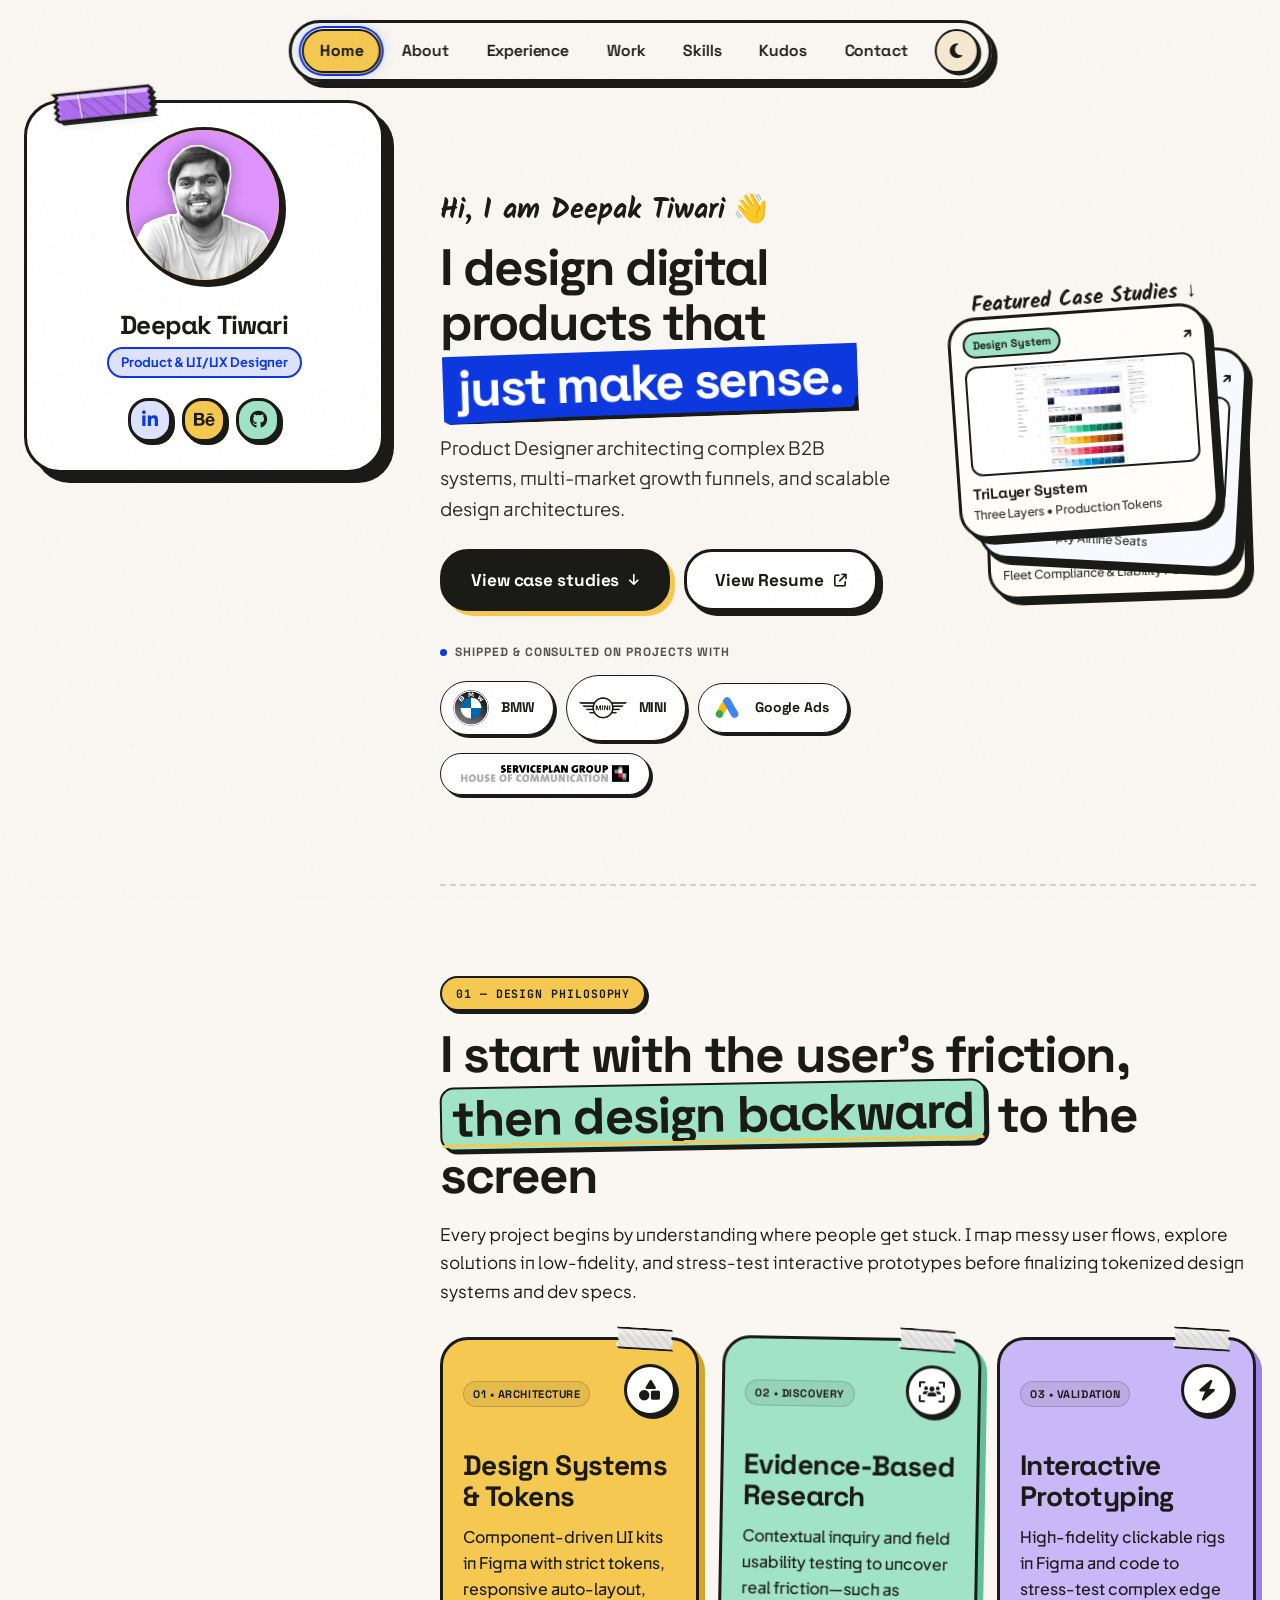
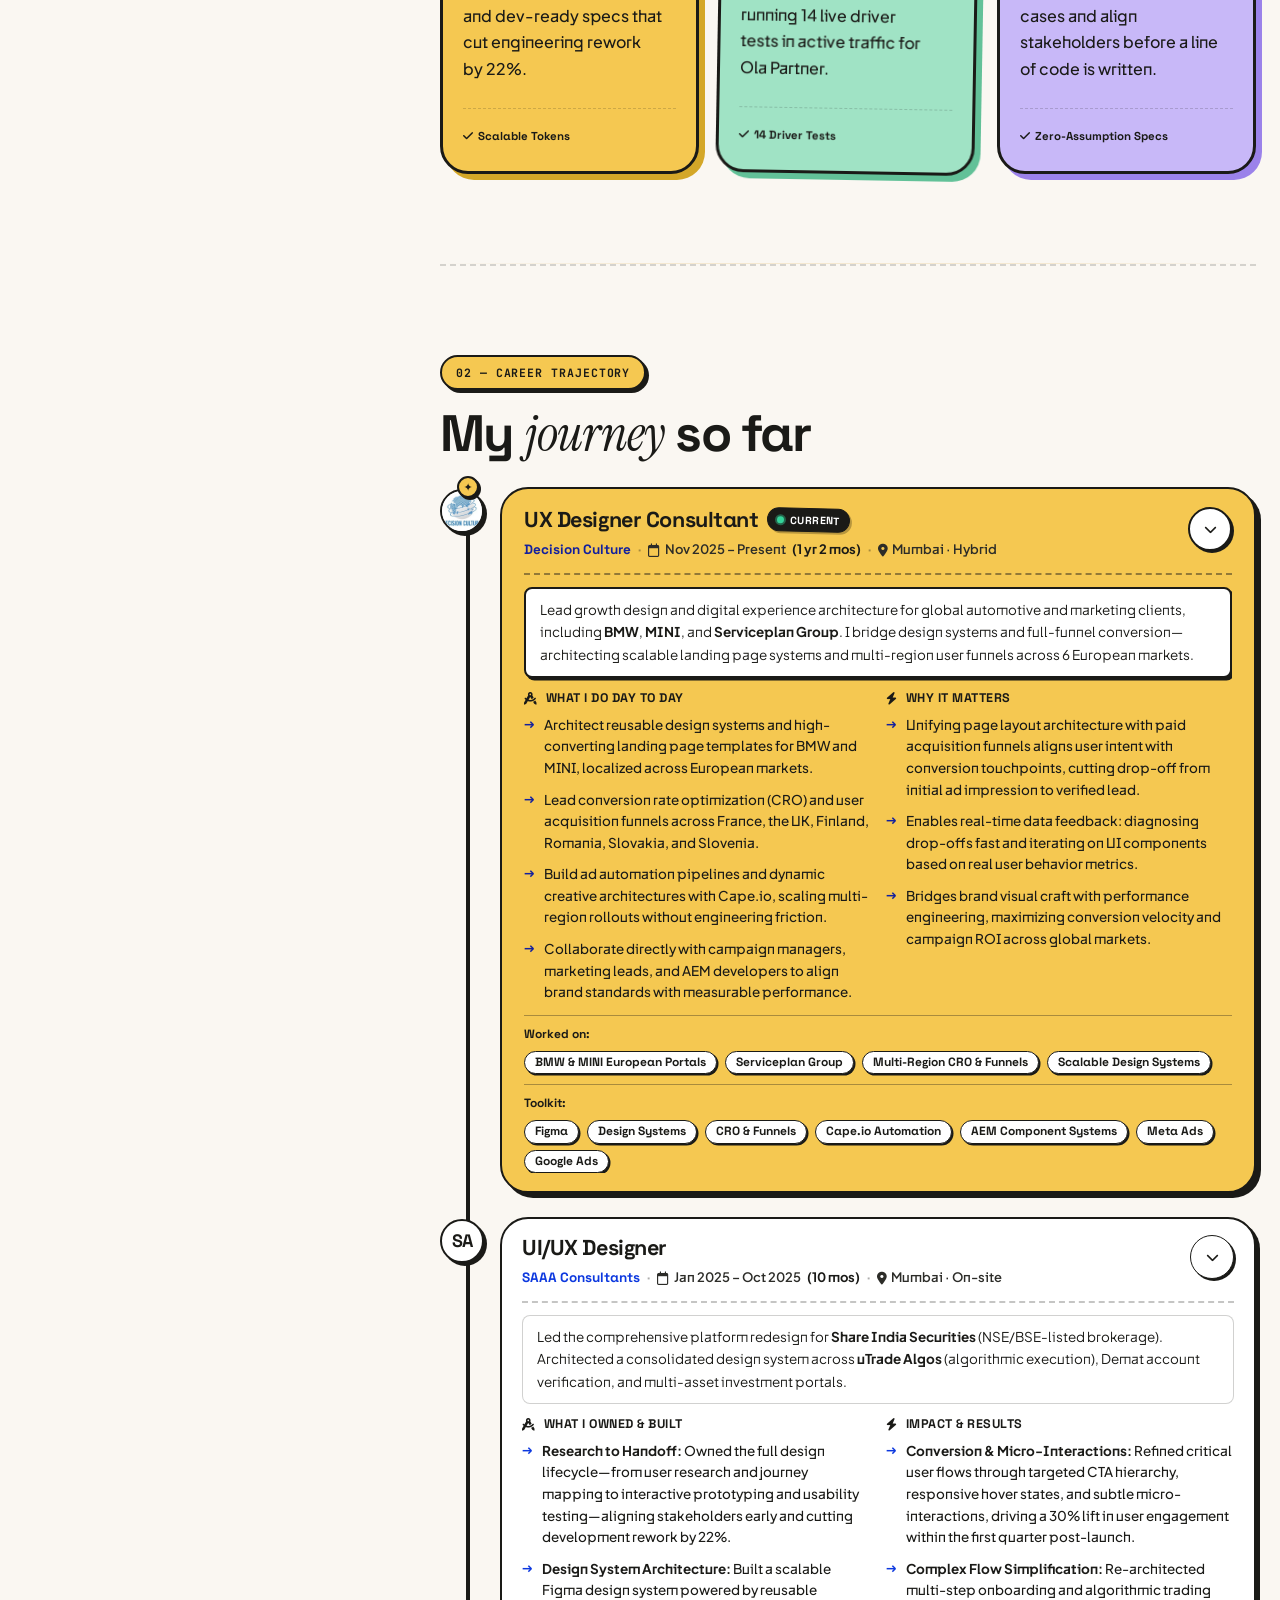
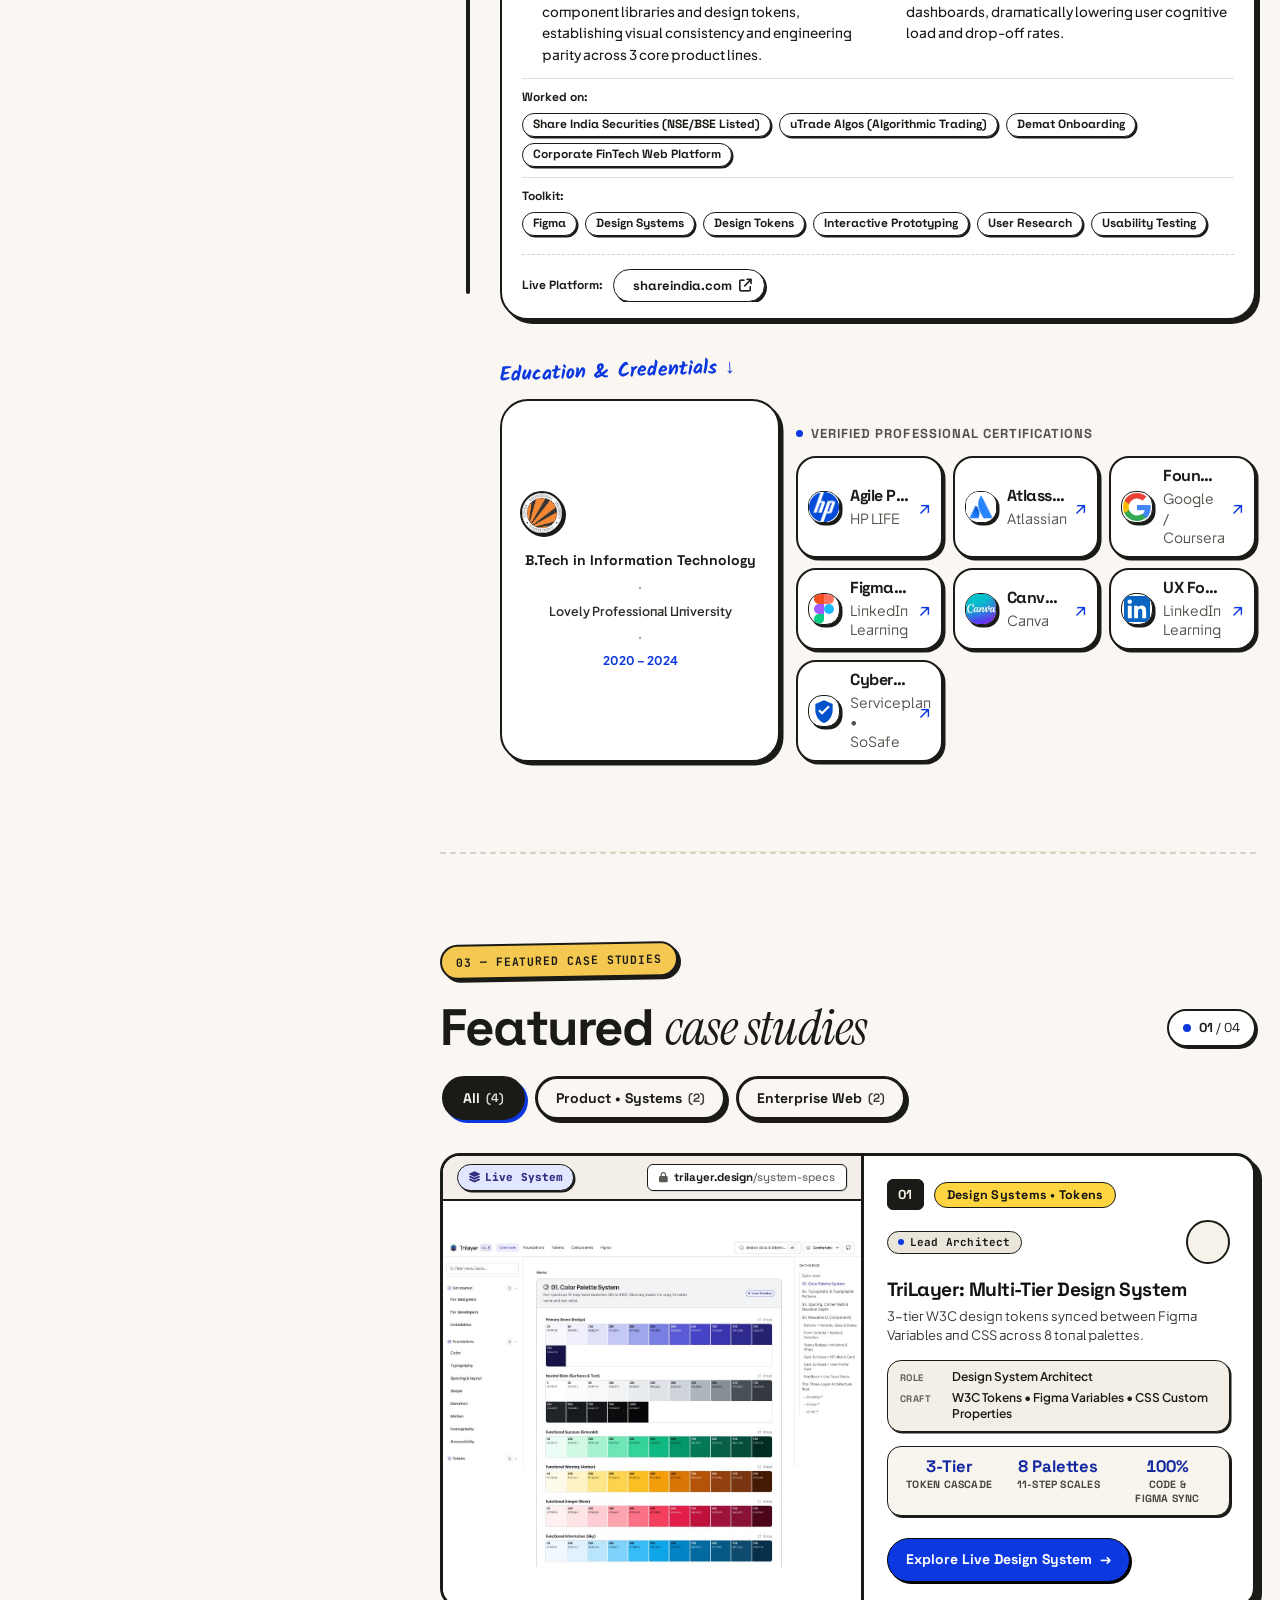
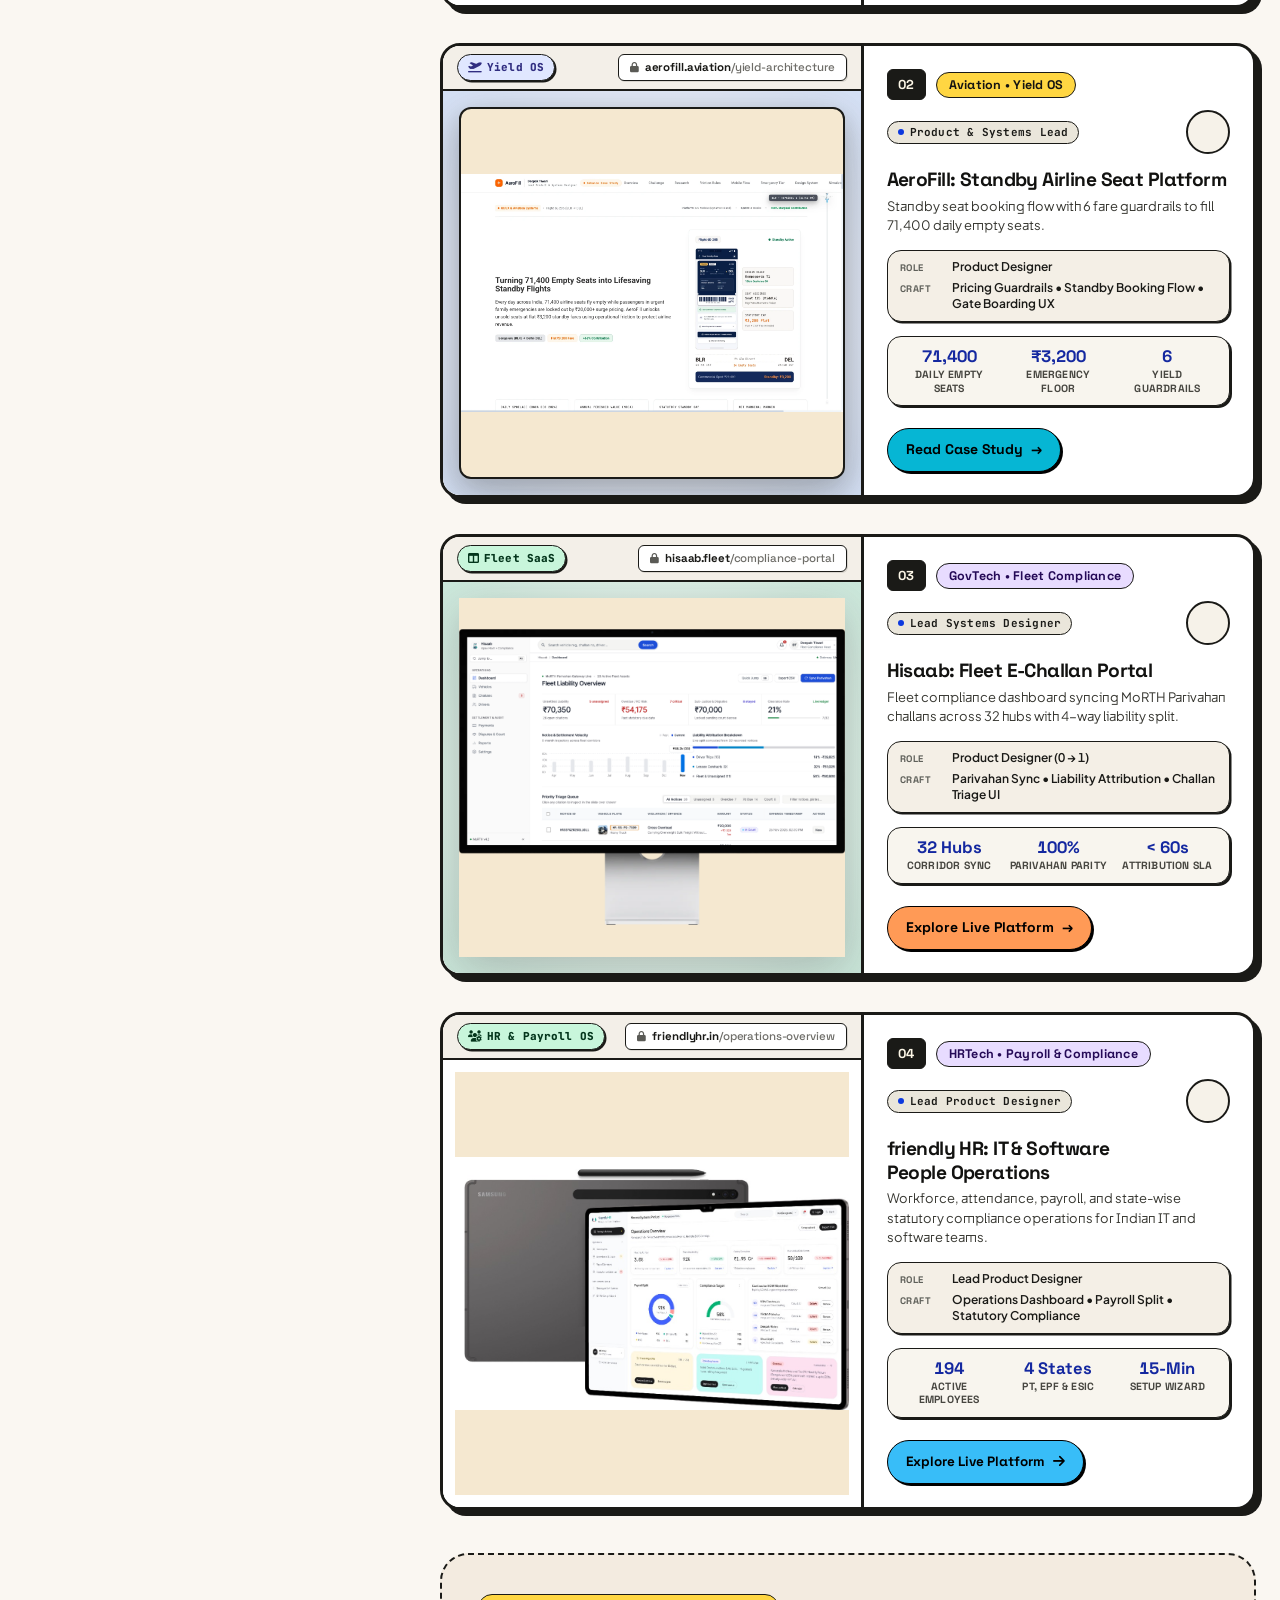
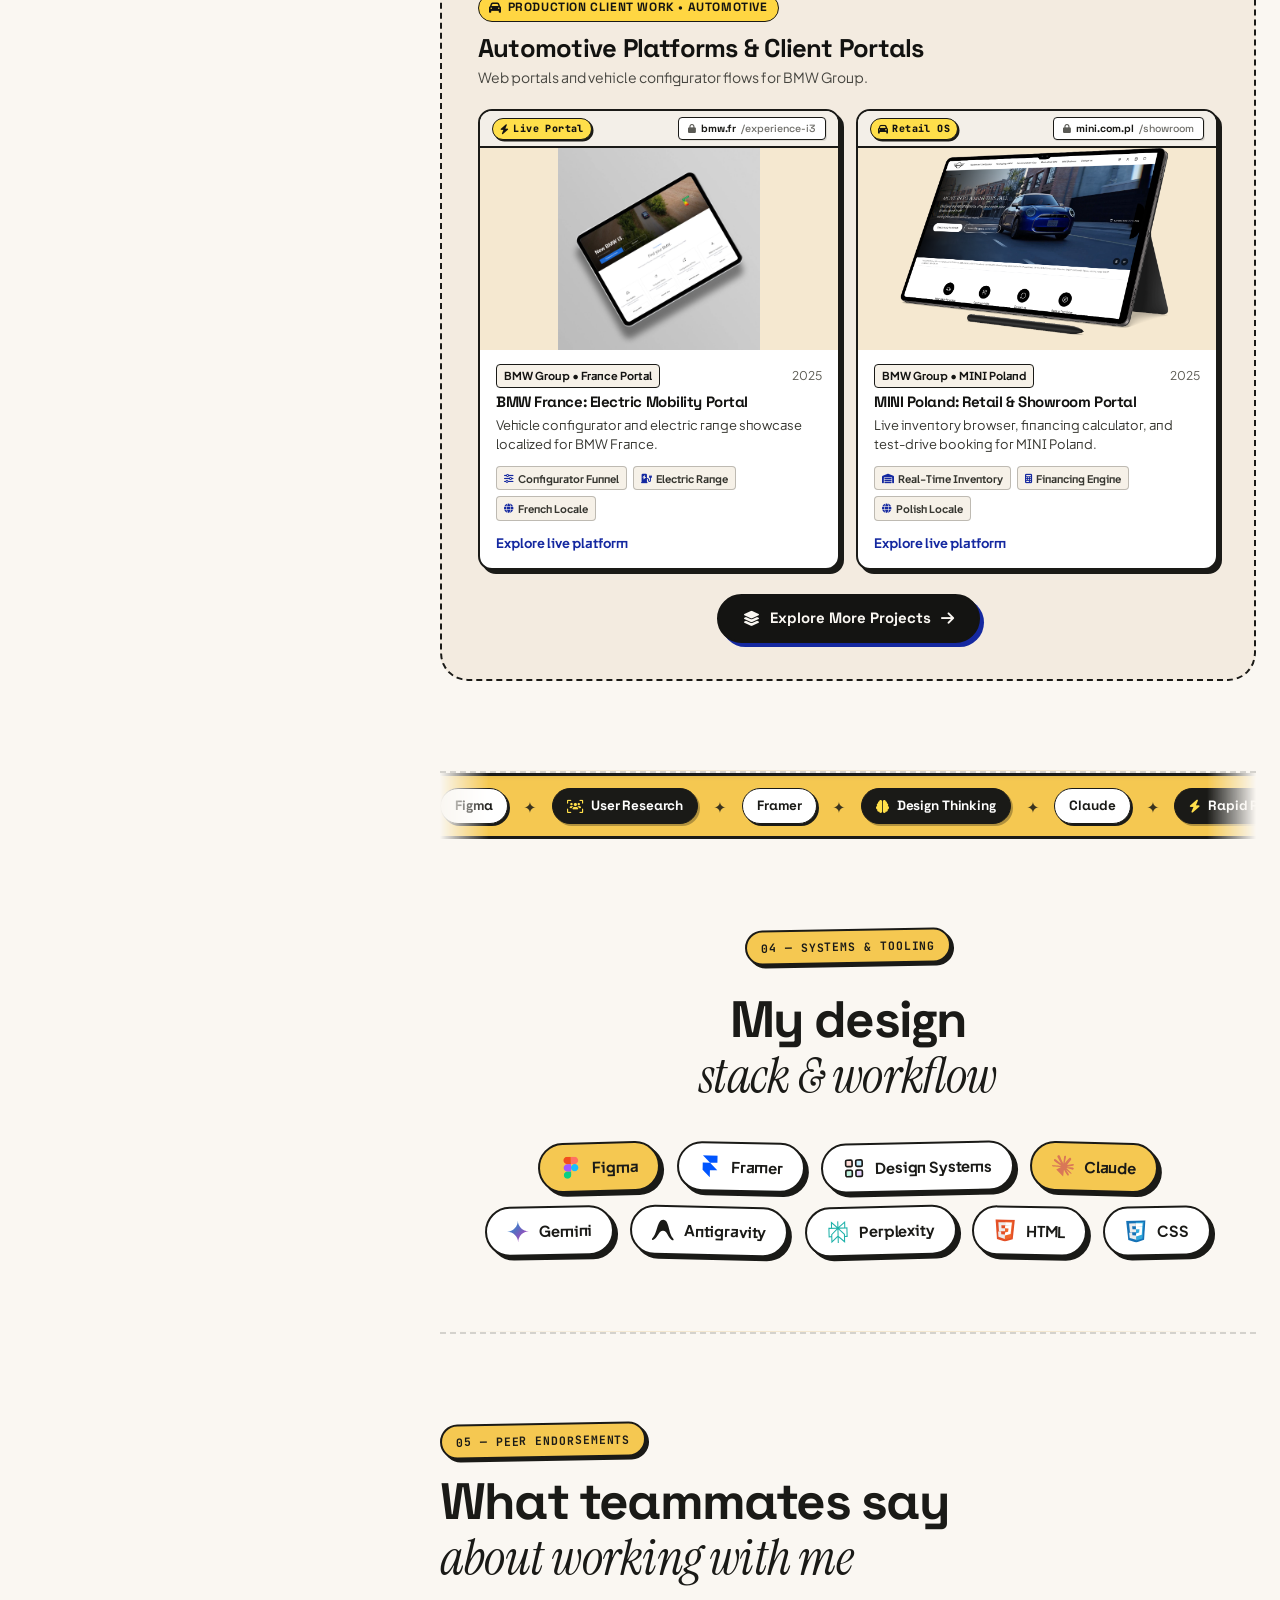
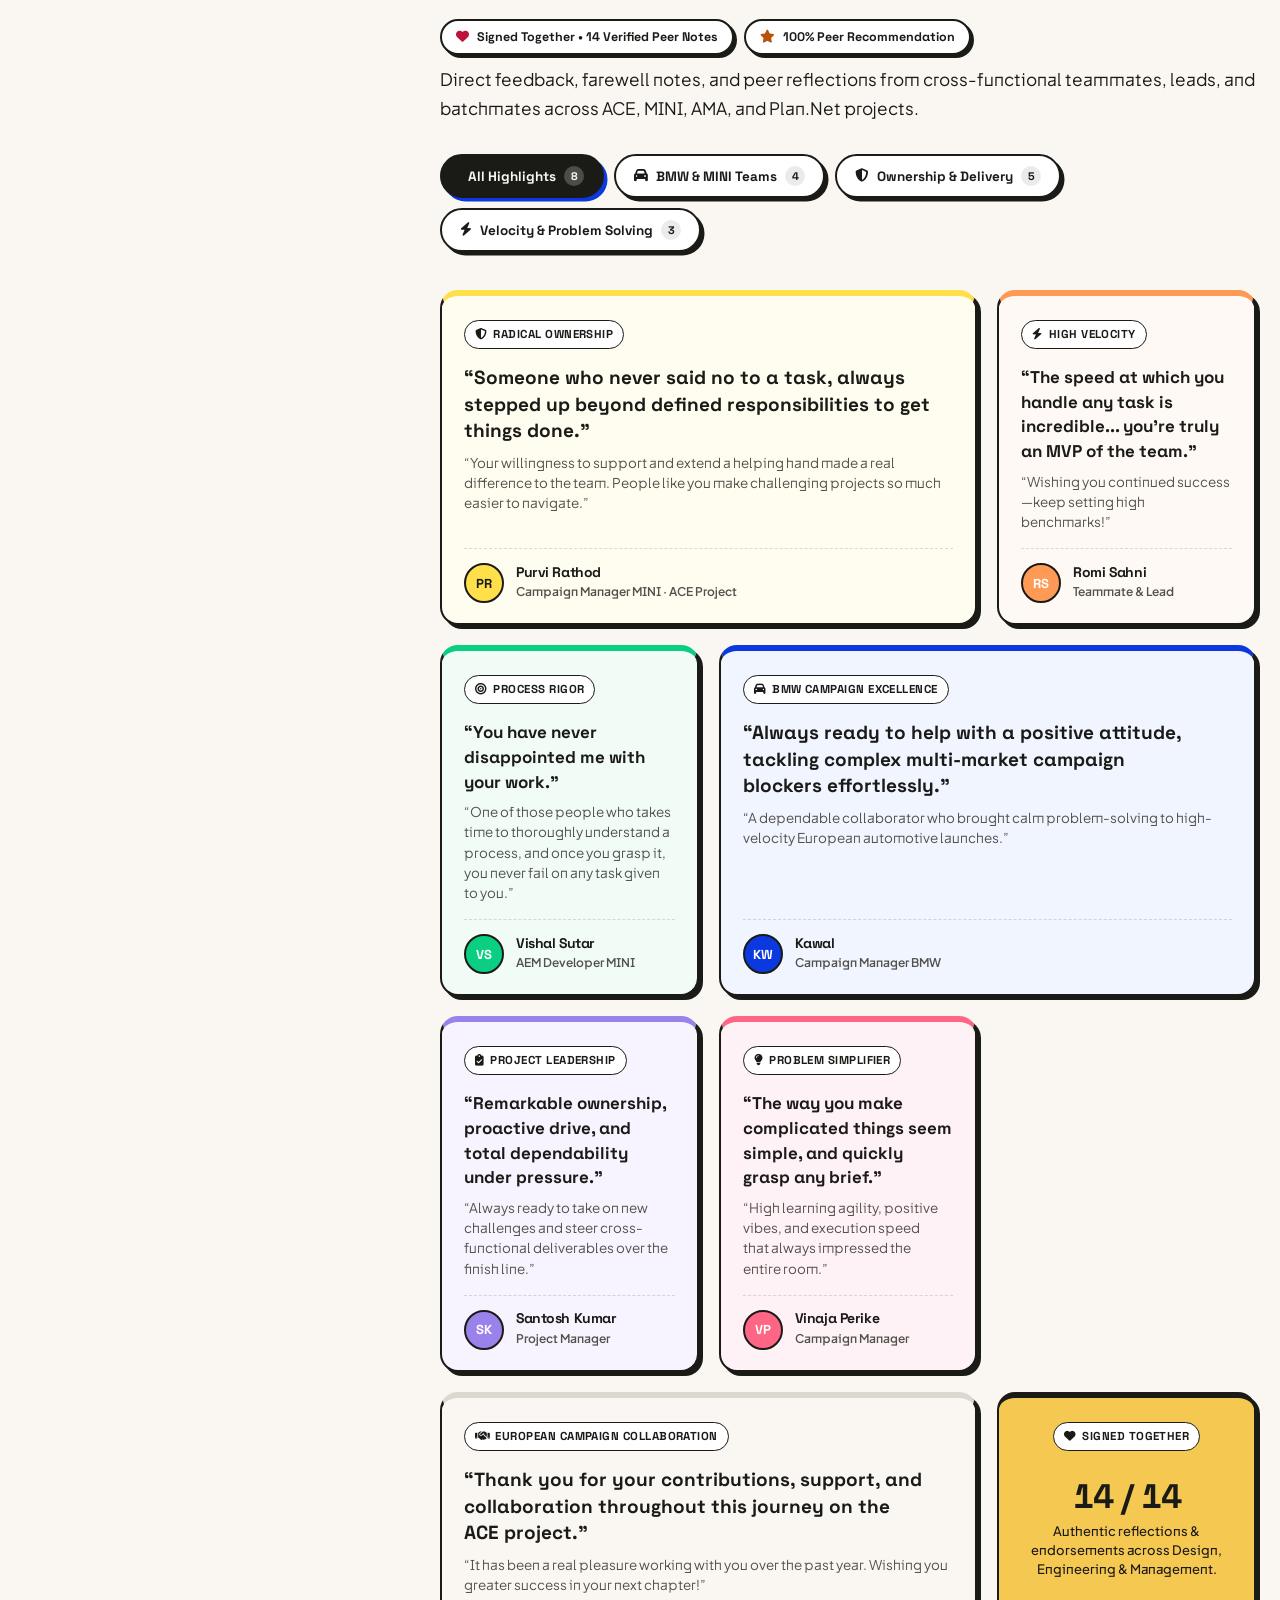
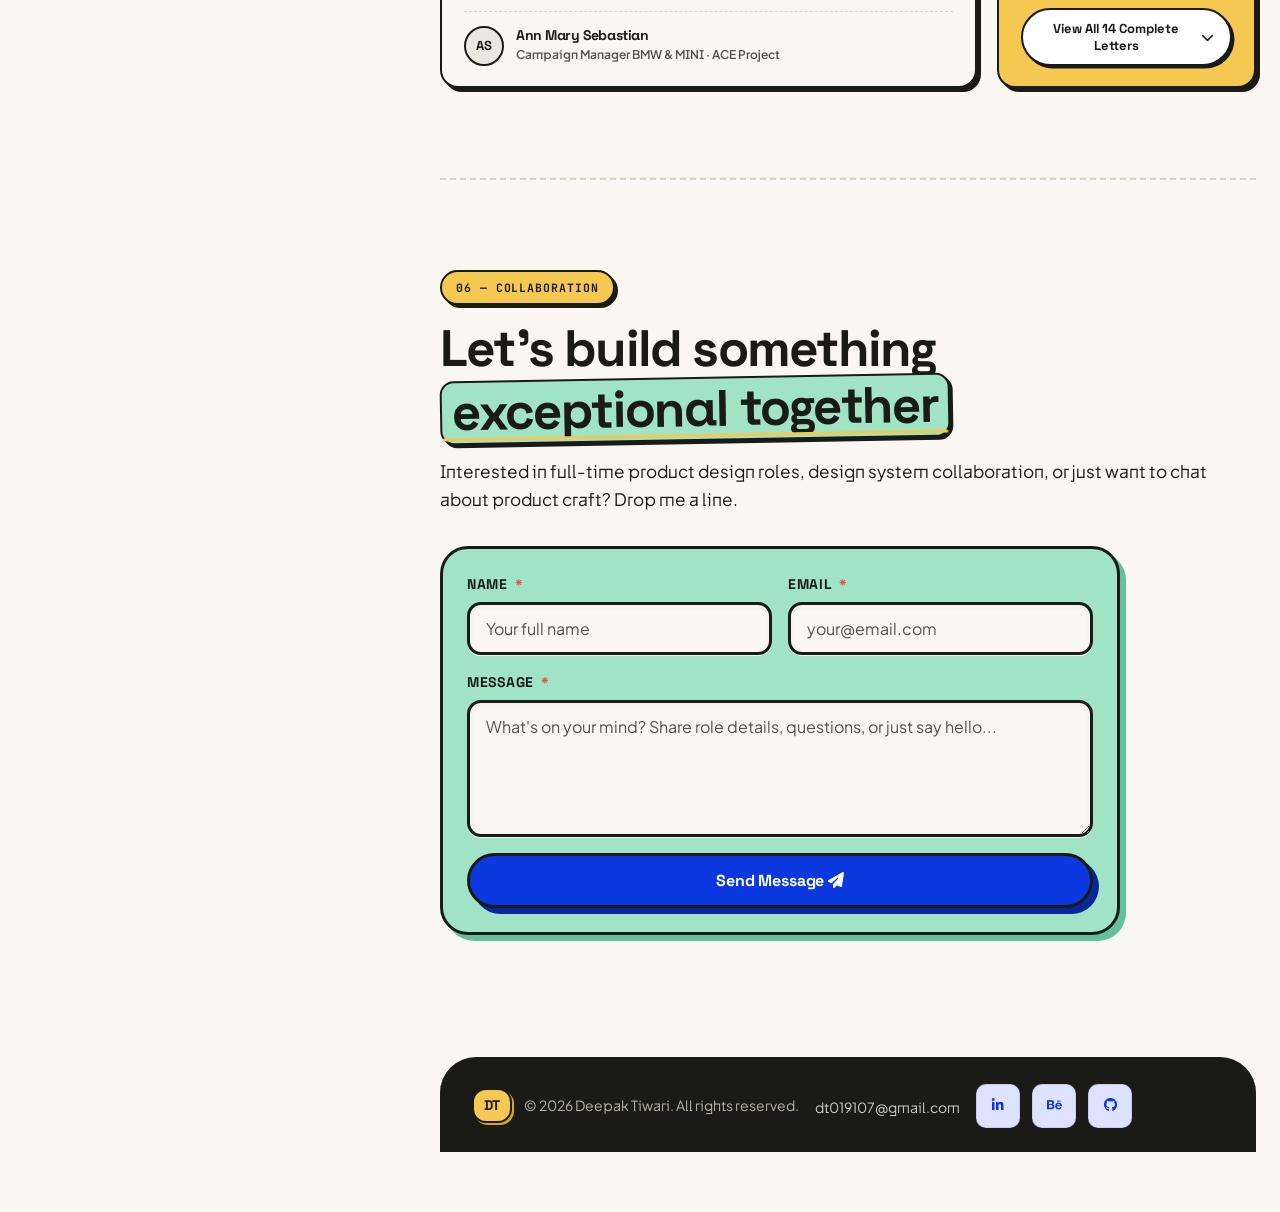
==== commit d7d41559: "feat(assets): update friendly HR preview with original 1024x657 Samsung Tab mockup (uncompressed)" ====
--- a/index.html
+++ b/index.html
@@ -1046,9 +1046,9 @@
                   </div>
                 </div>
                 <div class="projects-img-container">
-                  <img src="friendly_hr_preview.jpg?v=4"
+                  <img src="friendly_hr_preview.jpg?v=5"
                     alt="friendly HR: Workforce, Payroll &amp; Statutory Compliance Operations Dashboard Preview"
-                    class="projects-card-img" loading="lazy" decoding="async" width="1024" height="768" />
+                    class="projects-card-img" loading="lazy" decoding="async" width="1024" height="657" />
                 </div>
               </a>
 
--- a/styles.css
+++ b/styles.css
@@ -5137,8 +5137,8 @@
 
 #project-friendly-hr .projects-img-container,
 [data-theme="dark"] #project-friendly-hr .projects-img-container {
-  padding: 0 !important;
-  background: radial-gradient(circle at 50% 45%, #3A3A3D 0%, #242426 65%, #161618 100%) !important;
+  padding: clamp(6px, 1vw, 12px) !important;
+  background: #FFFFFF !important;
 }
 
 #project-friendly-hr .projects-card-img {
@@ -5146,7 +5146,7 @@
   height: 100% !important;
   max-width: 100% !important;
   max-height: 100% !important;
-  object-fit: cover !important;
+  object-fit: contain !important;
   object-position: center center !important;
   border-radius: 0 !important;
   border: none !important;
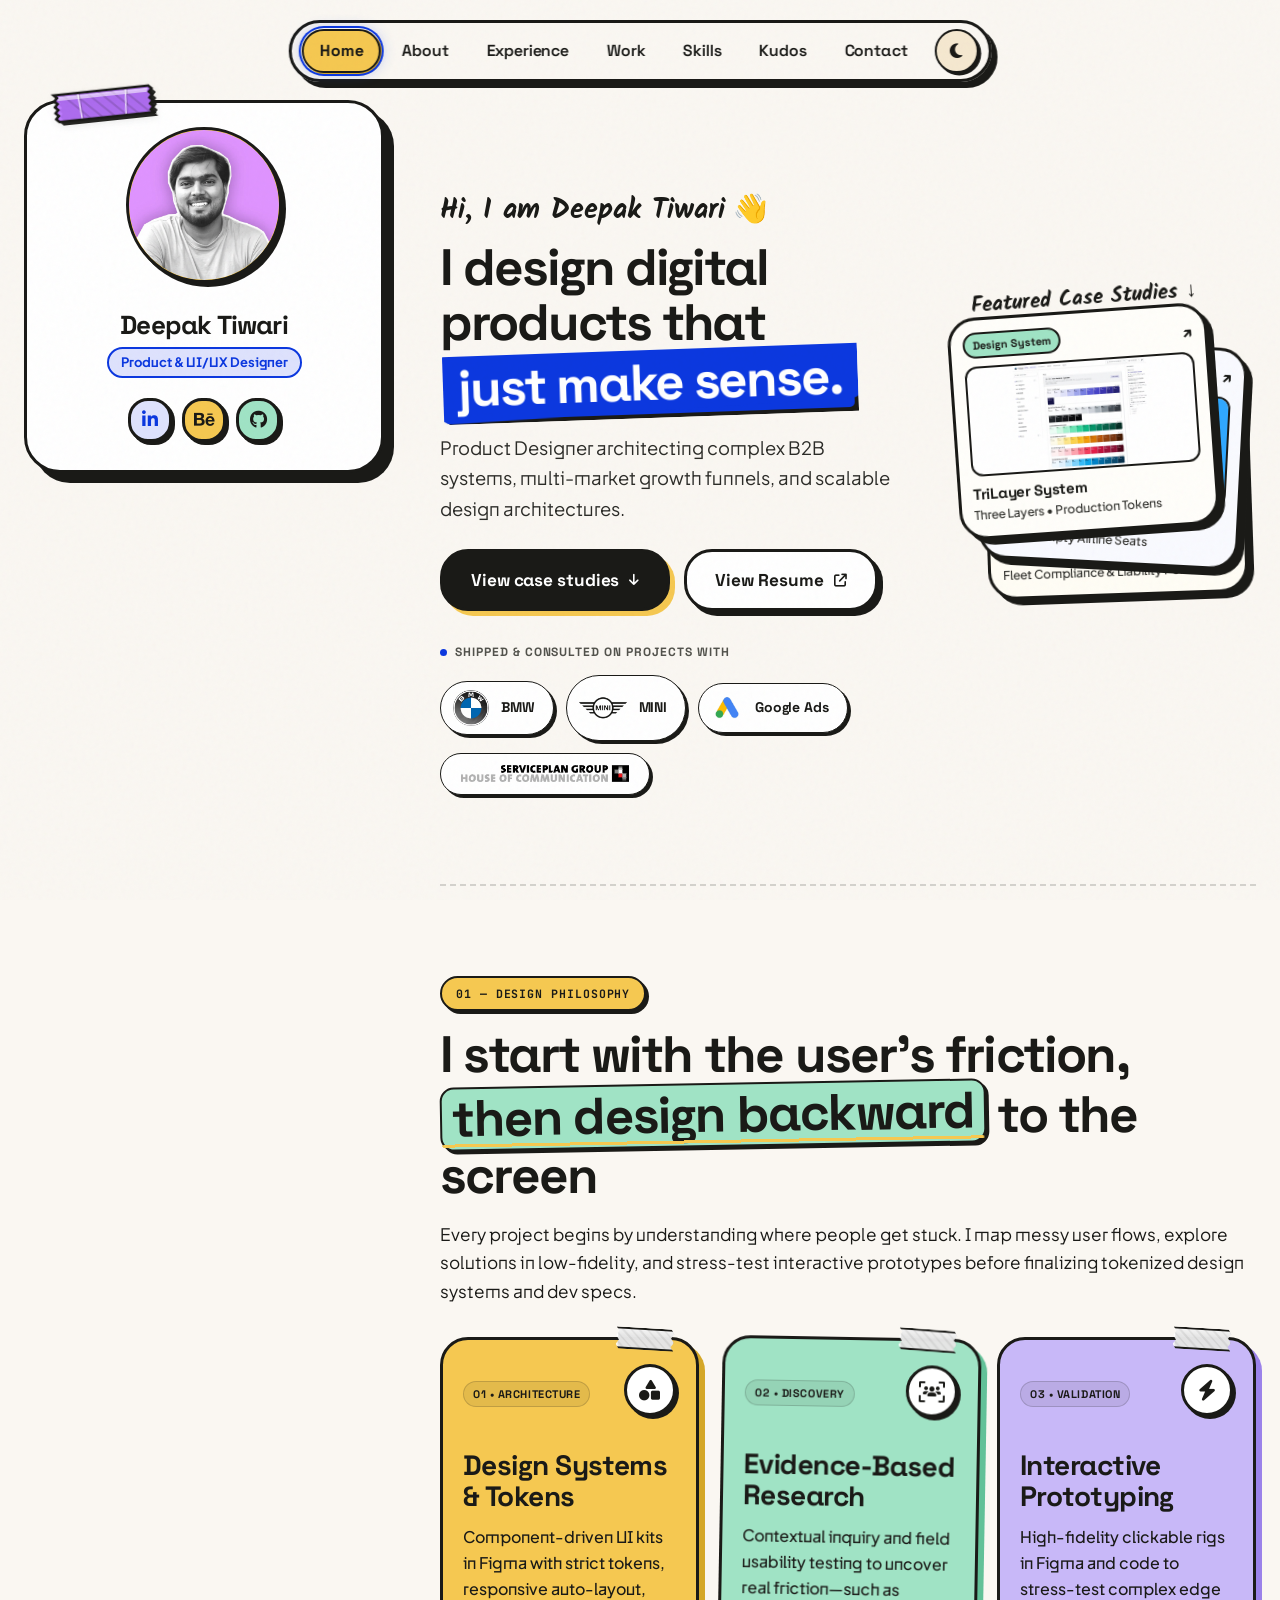
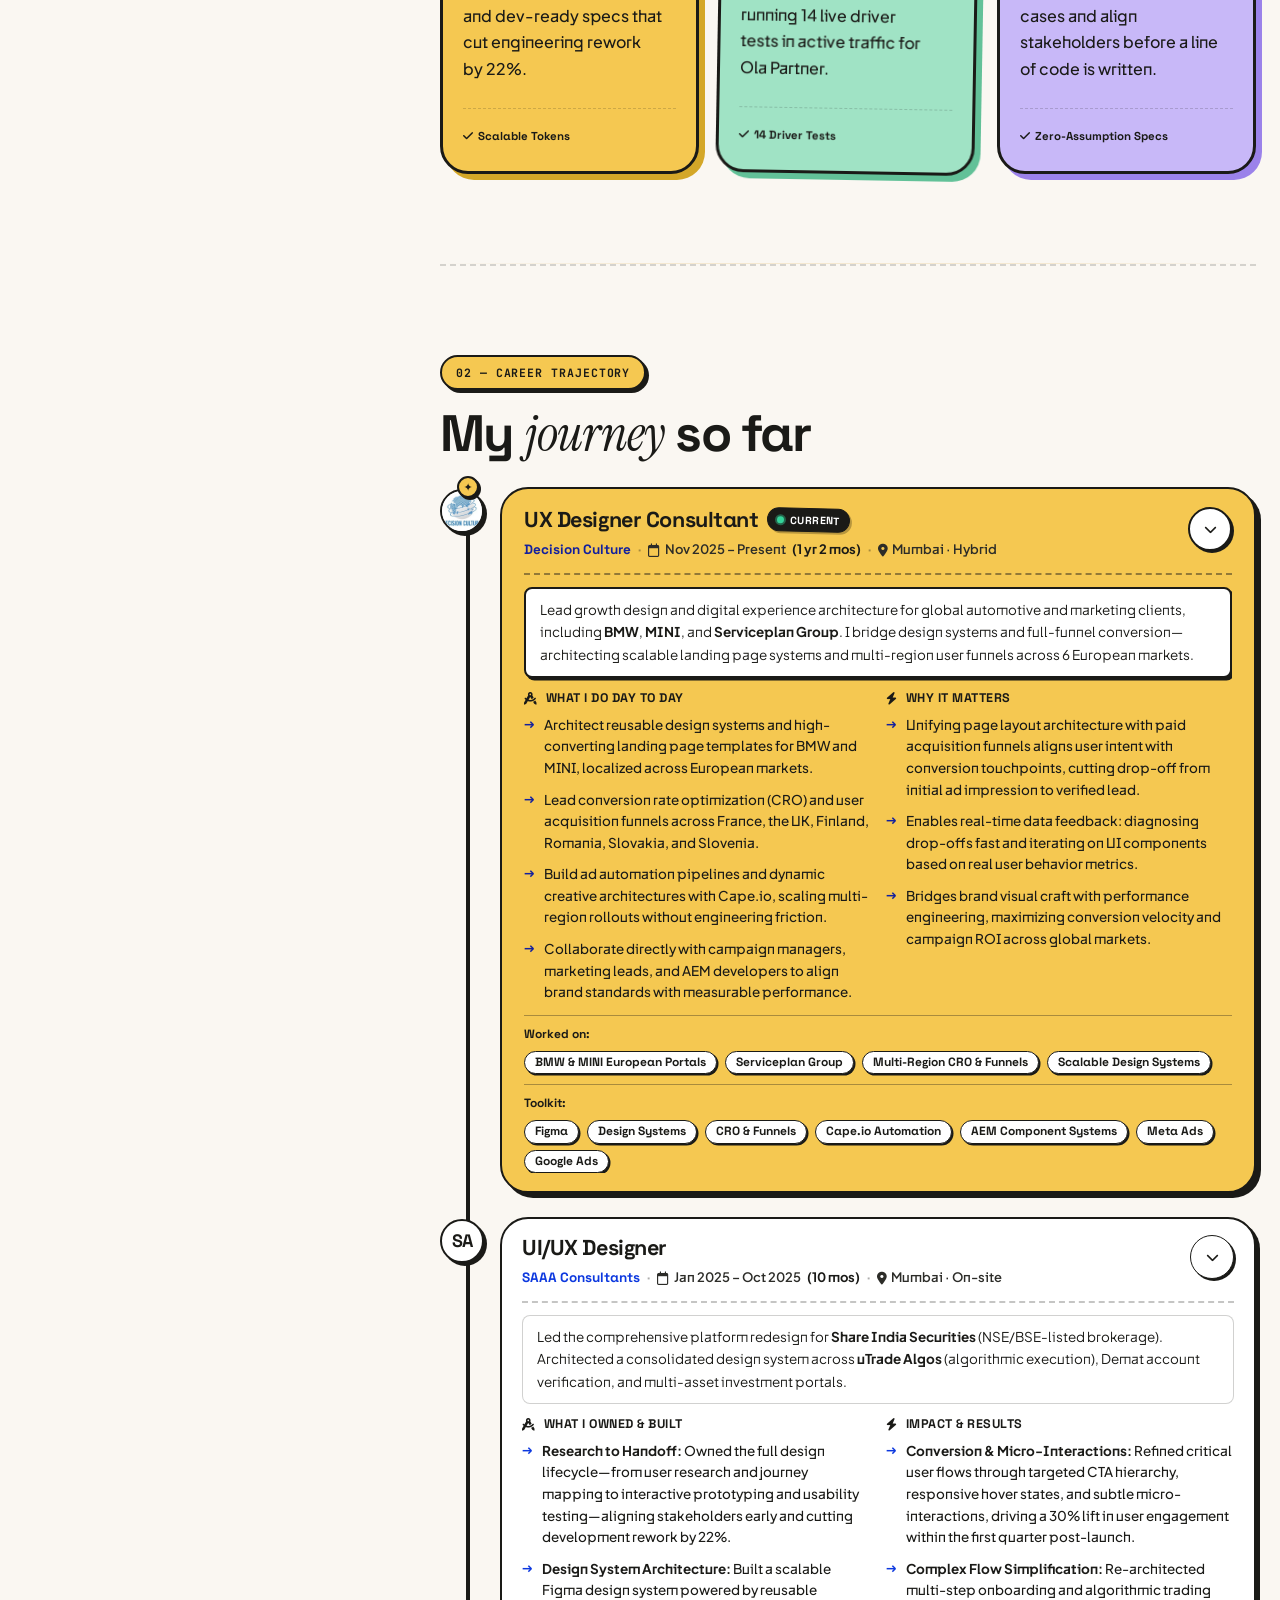
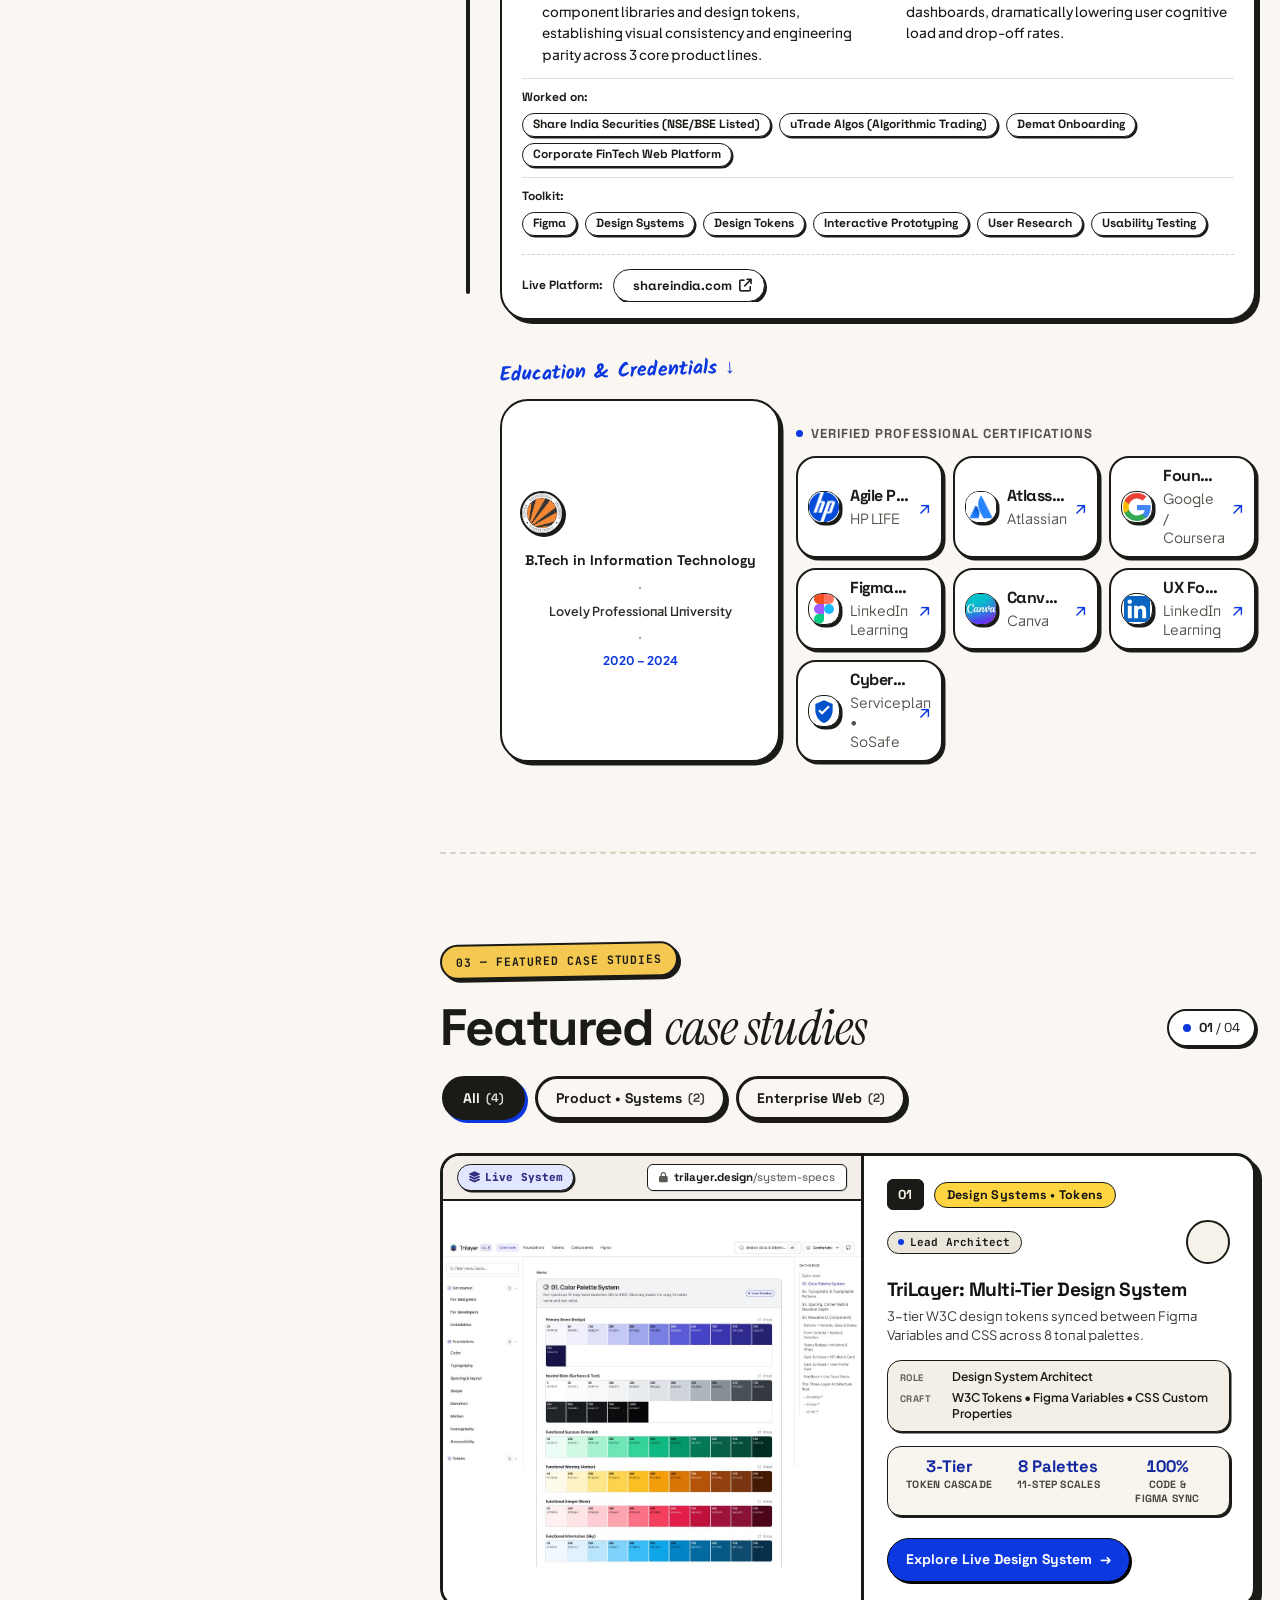
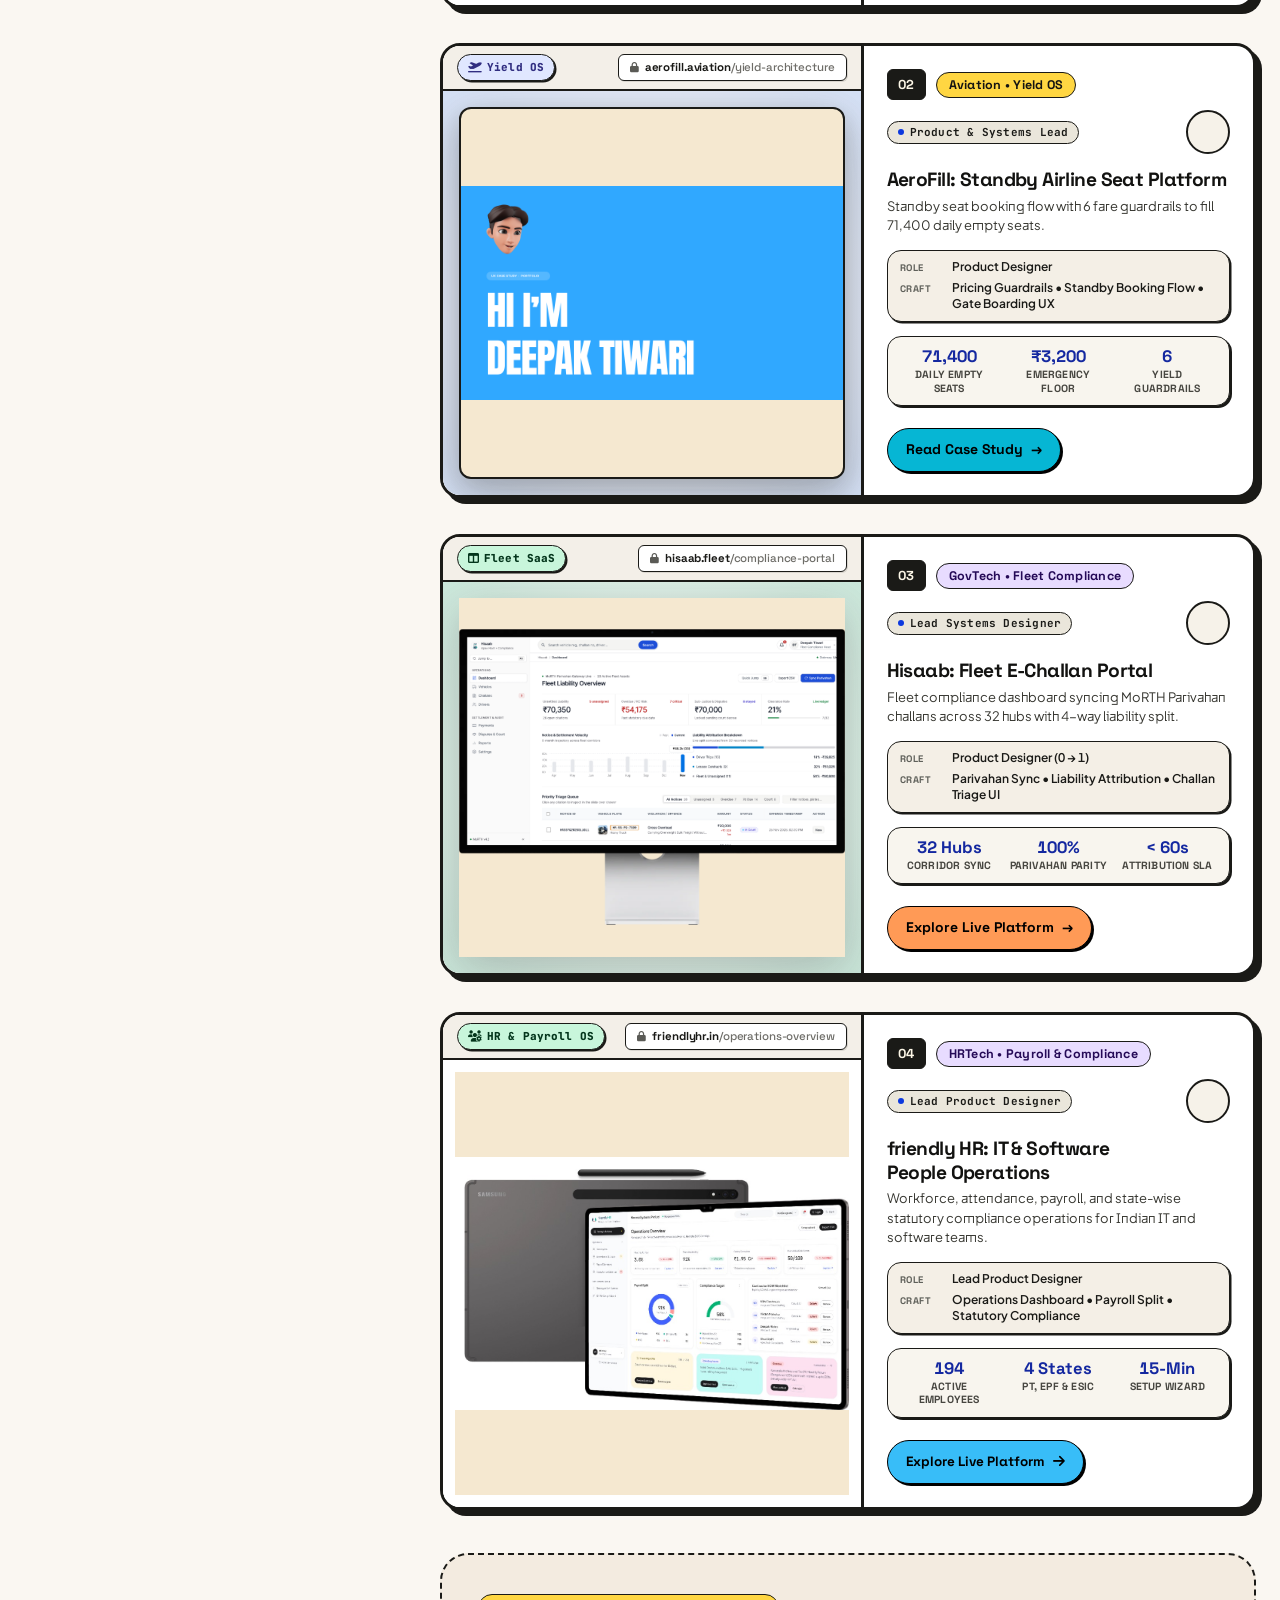
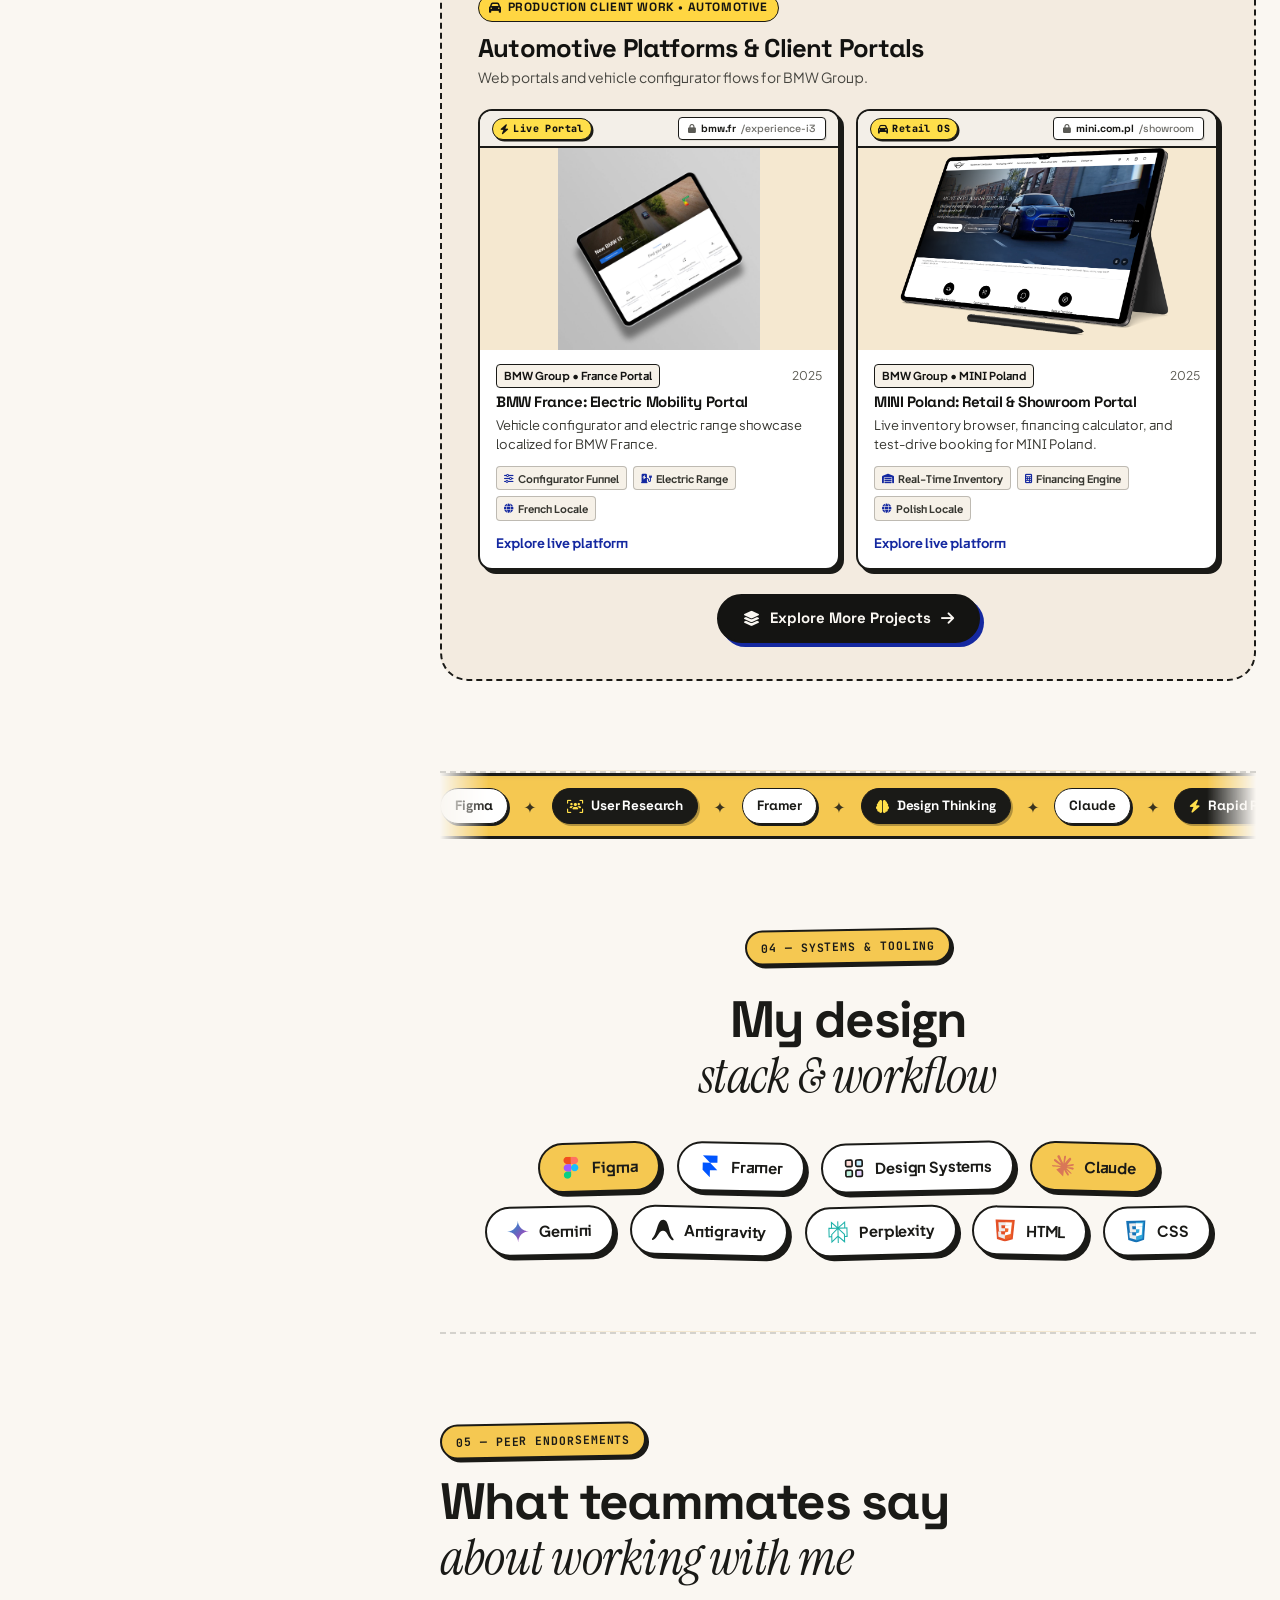
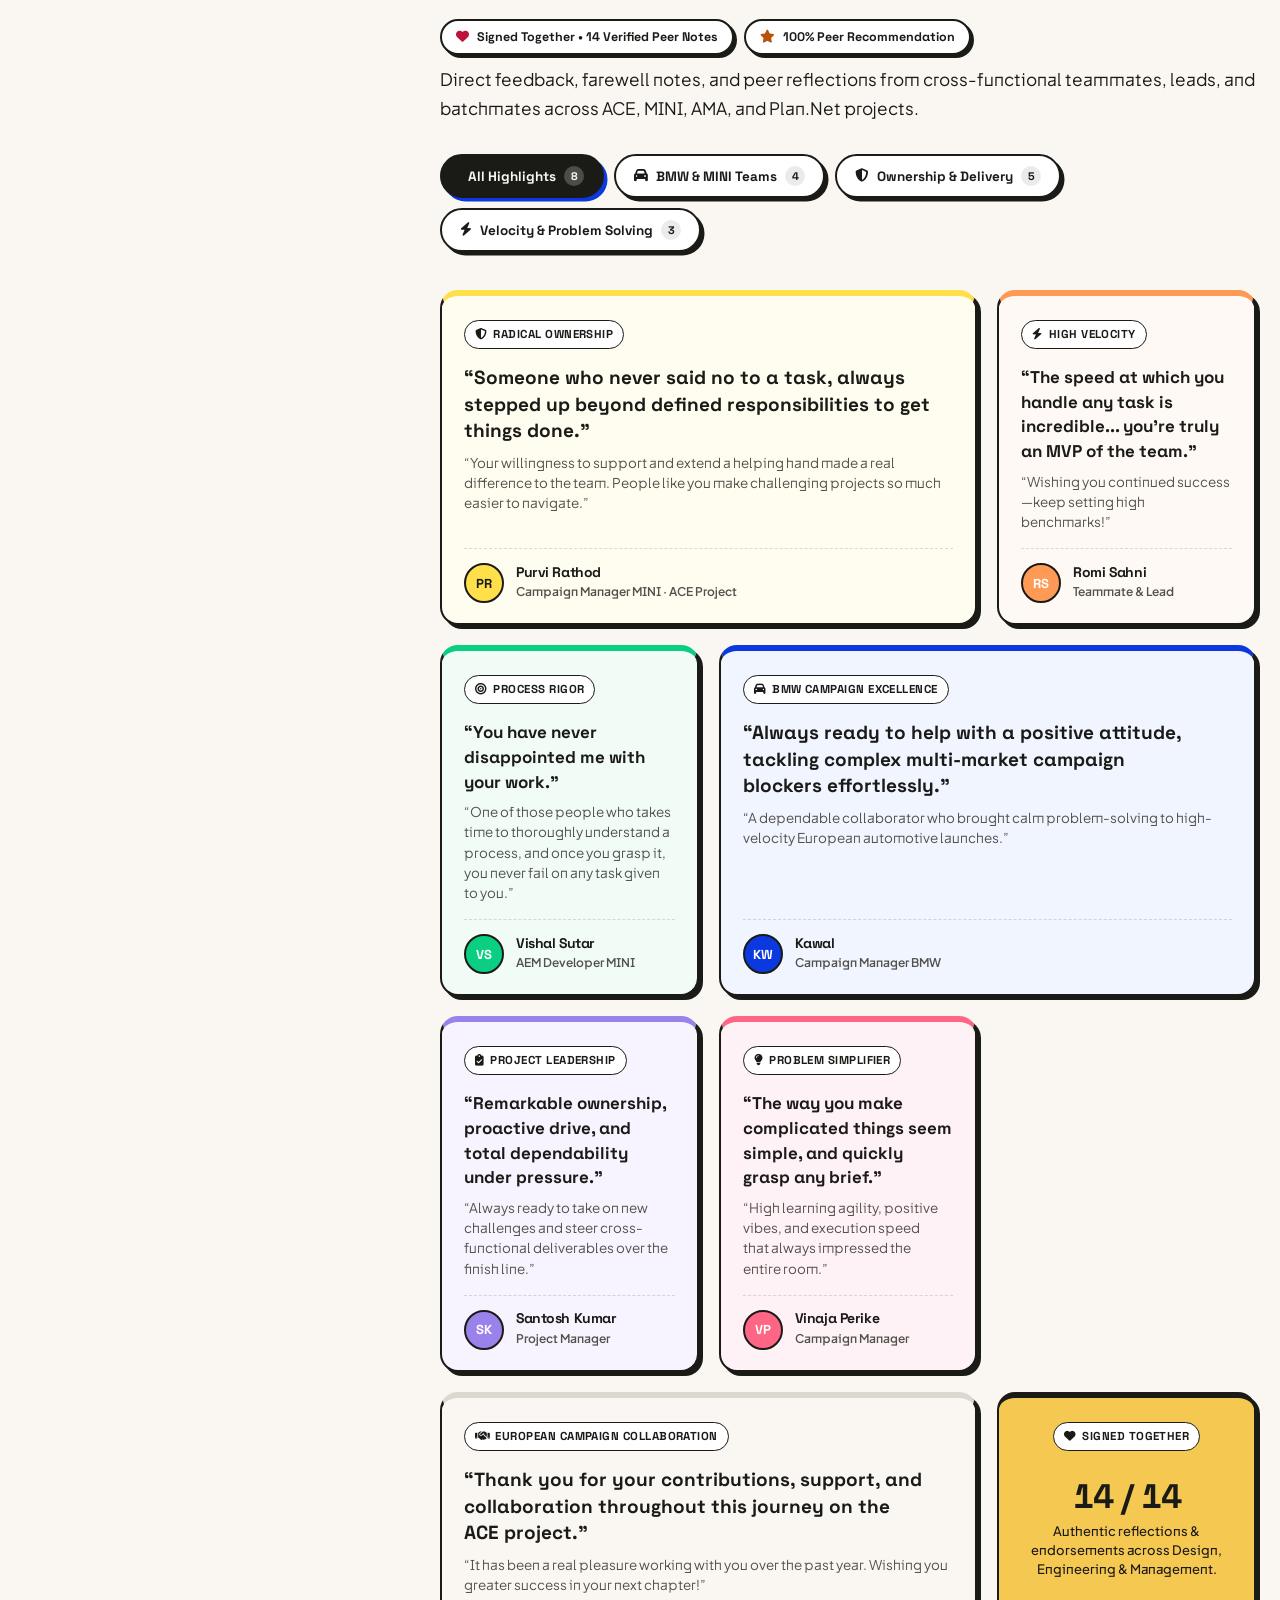
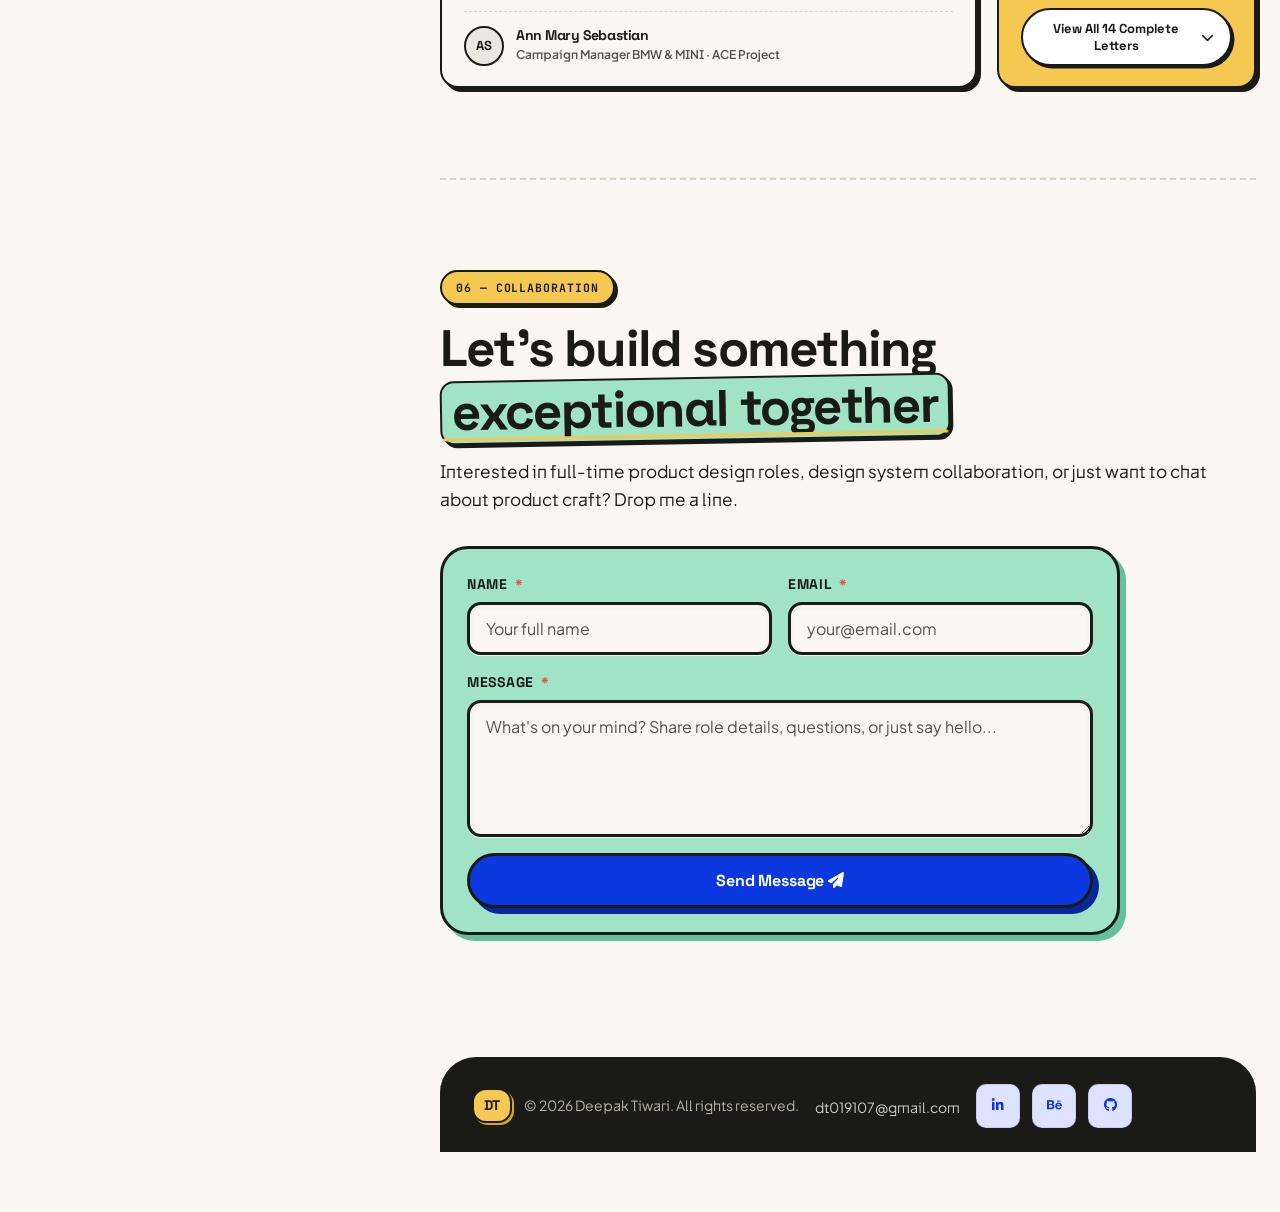
==== commit f996e948: "feat(aerofill): update link to Figma case study deck and 1920x1080 preview" ====
--- a/index.html
+++ b/index.html
@@ -269,7 +269,7 @@
               </a>
 
               <!-- Project 2: AeroFill (71,400 Empty Seats) -->
-              <a href="https://dt019107.github.io/Case-Study-Why-do-71-400-airplane-seats-fly-empty-every-day-in-India-/"
+              <a href="https://www.figma.com/deck/OUwk5euRoudGWR8ymE1XEd/Untitled?node-id=1-42&amp;t=2qnVF1jCez05TD9R-1&amp;scaling=min-zoom&amp;content-scaling=fixed&amp;page-id=0%3A1"
                 target="_blank" rel="noopener noreferrer" class="cluster-card cluster-card--indigo nb-card"
                 aria-label="AeroFill 71,400 Empty Airline Seats Case Study">
                 <div class="cluster-card-top">
@@ -277,8 +277,8 @@
                   <span class="cluster-arrow" aria-hidden="true">&nearr;</span>
                 </div>
                 <div class="cluster-thumb">
-                  <img src="aerofill_preview.webp" alt="AeroFill 71,400 Empty Airline Seats Case Study" width="220"
-                    height="120" loading="lazy">
+                  <img src="aerofill_preview.png?v=1" alt="AeroFill 71,400 Empty Airline Seats Case Study" width="1920"
+                    height="1080" loading="lazy">
                 </div>
                 <h4 class="cluster-title">AeroFill</h4>
                 <p class="cluster-desc">71,400 Empty Airline Seats</p>
@@ -877,7 +877,7 @@
 
           <!-- CARD 02: AeroFill (Aviation Standby Capacity & Yield Engine) -->
           <article class="projects-card reveal-el" id="project-indigo" data-category="product" data-card-idx="2">
-            <a href="https://dt019107.github.io/Case-Study-Why-do-71-400-airplane-seats-fly-empty-every-day-in-India-/"
+            <a href="https://www.figma.com/deck/OUwk5euRoudGWR8ymE1XEd/Untitled?node-id=1-42&amp;t=2qnVF1jCez05TD9R-1&amp;scaling=min-zoom&amp;content-scaling=fixed&amp;page-id=0%3A1"
               target="_blank" rel="noopener noreferrer" class="projects-card-link"
               aria-label="AeroFill - Standby Capacity &amp; Yield Architecture Case Study (opens in new tab)">
 
@@ -893,9 +893,9 @@
                   </div>
                 </div>
                 <div class="projects-img-container">
-                  <img src="aerofill_preview.webp"
+                  <img src="aerofill_preview.png?v=1"
                     alt="AeroFill: Standby Capacity &amp; Yield Architecture Case Study Preview"
-                    class="projects-card-img" loading="lazy" decoding="async" width="1440" height="900" />
+                    class="projects-card-img" loading="lazy" decoding="async" width="1920" height="1080" />
                 </div>
               </div>
 
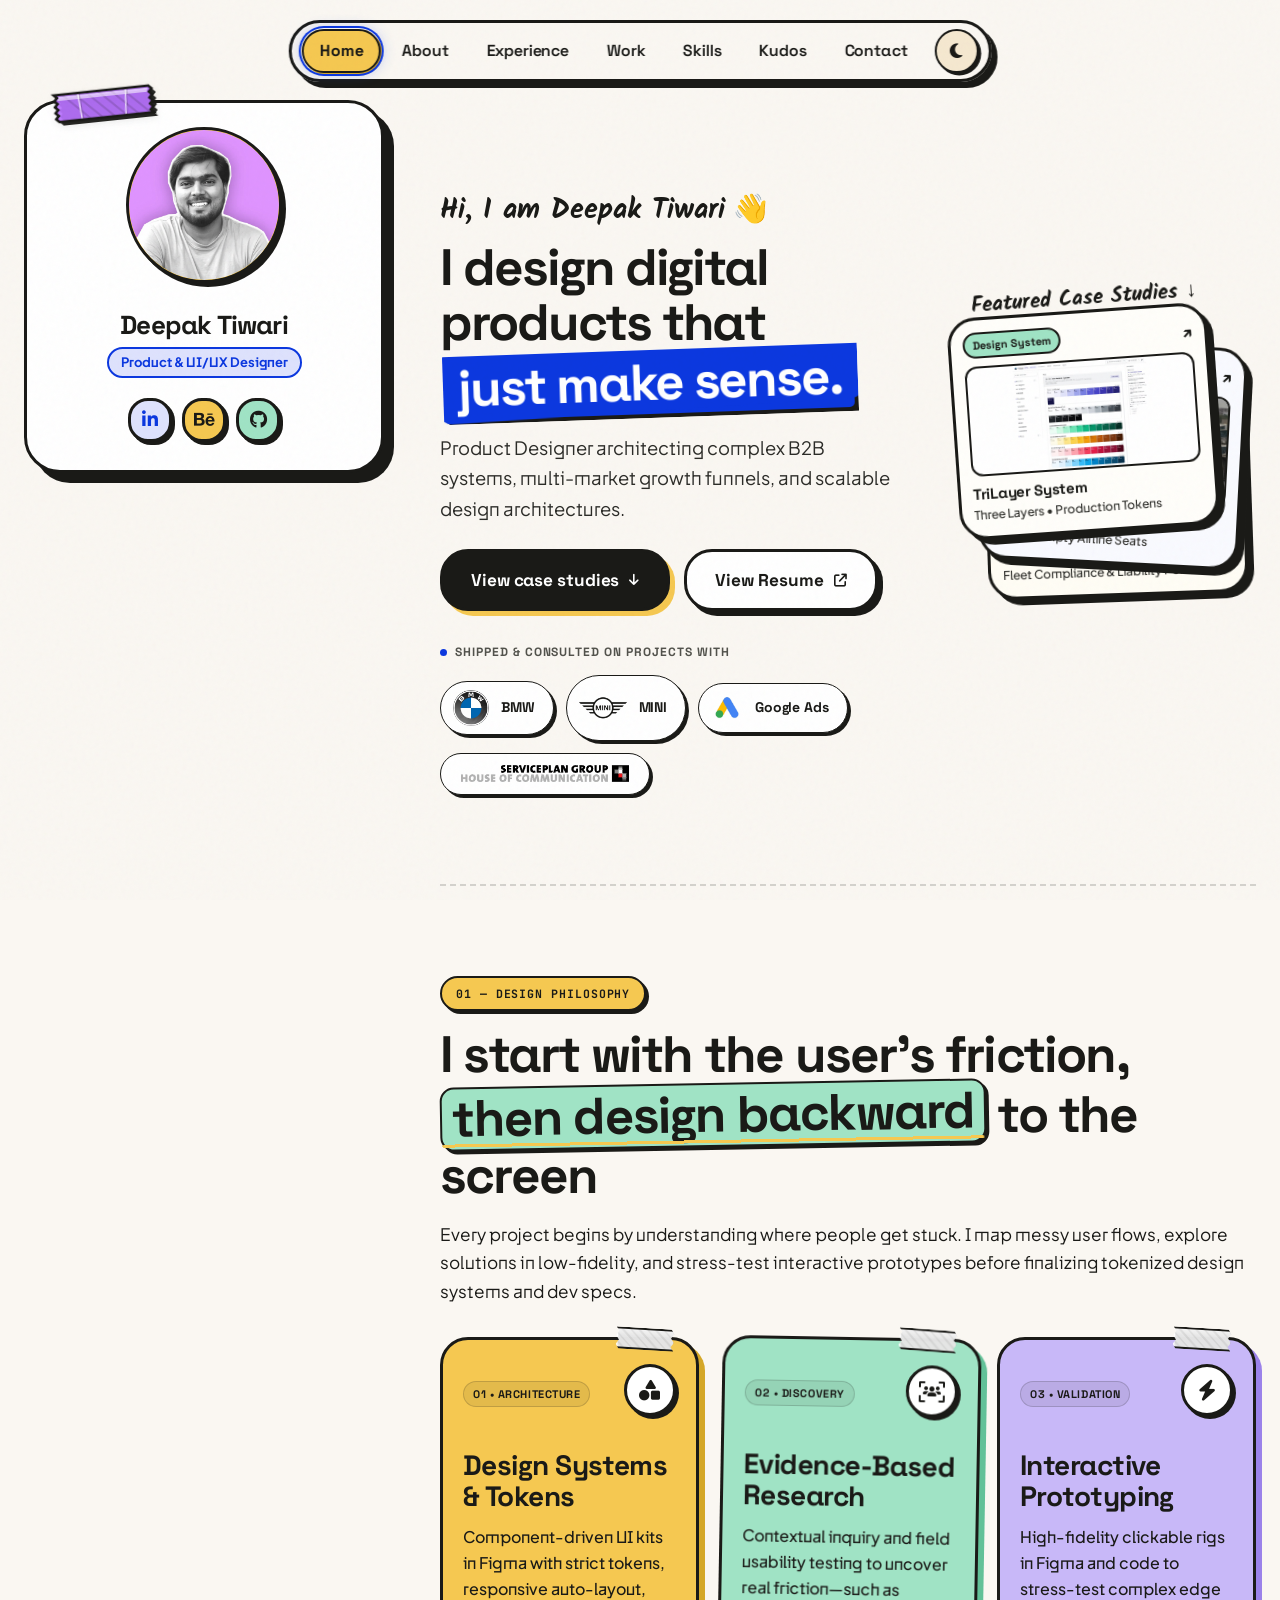
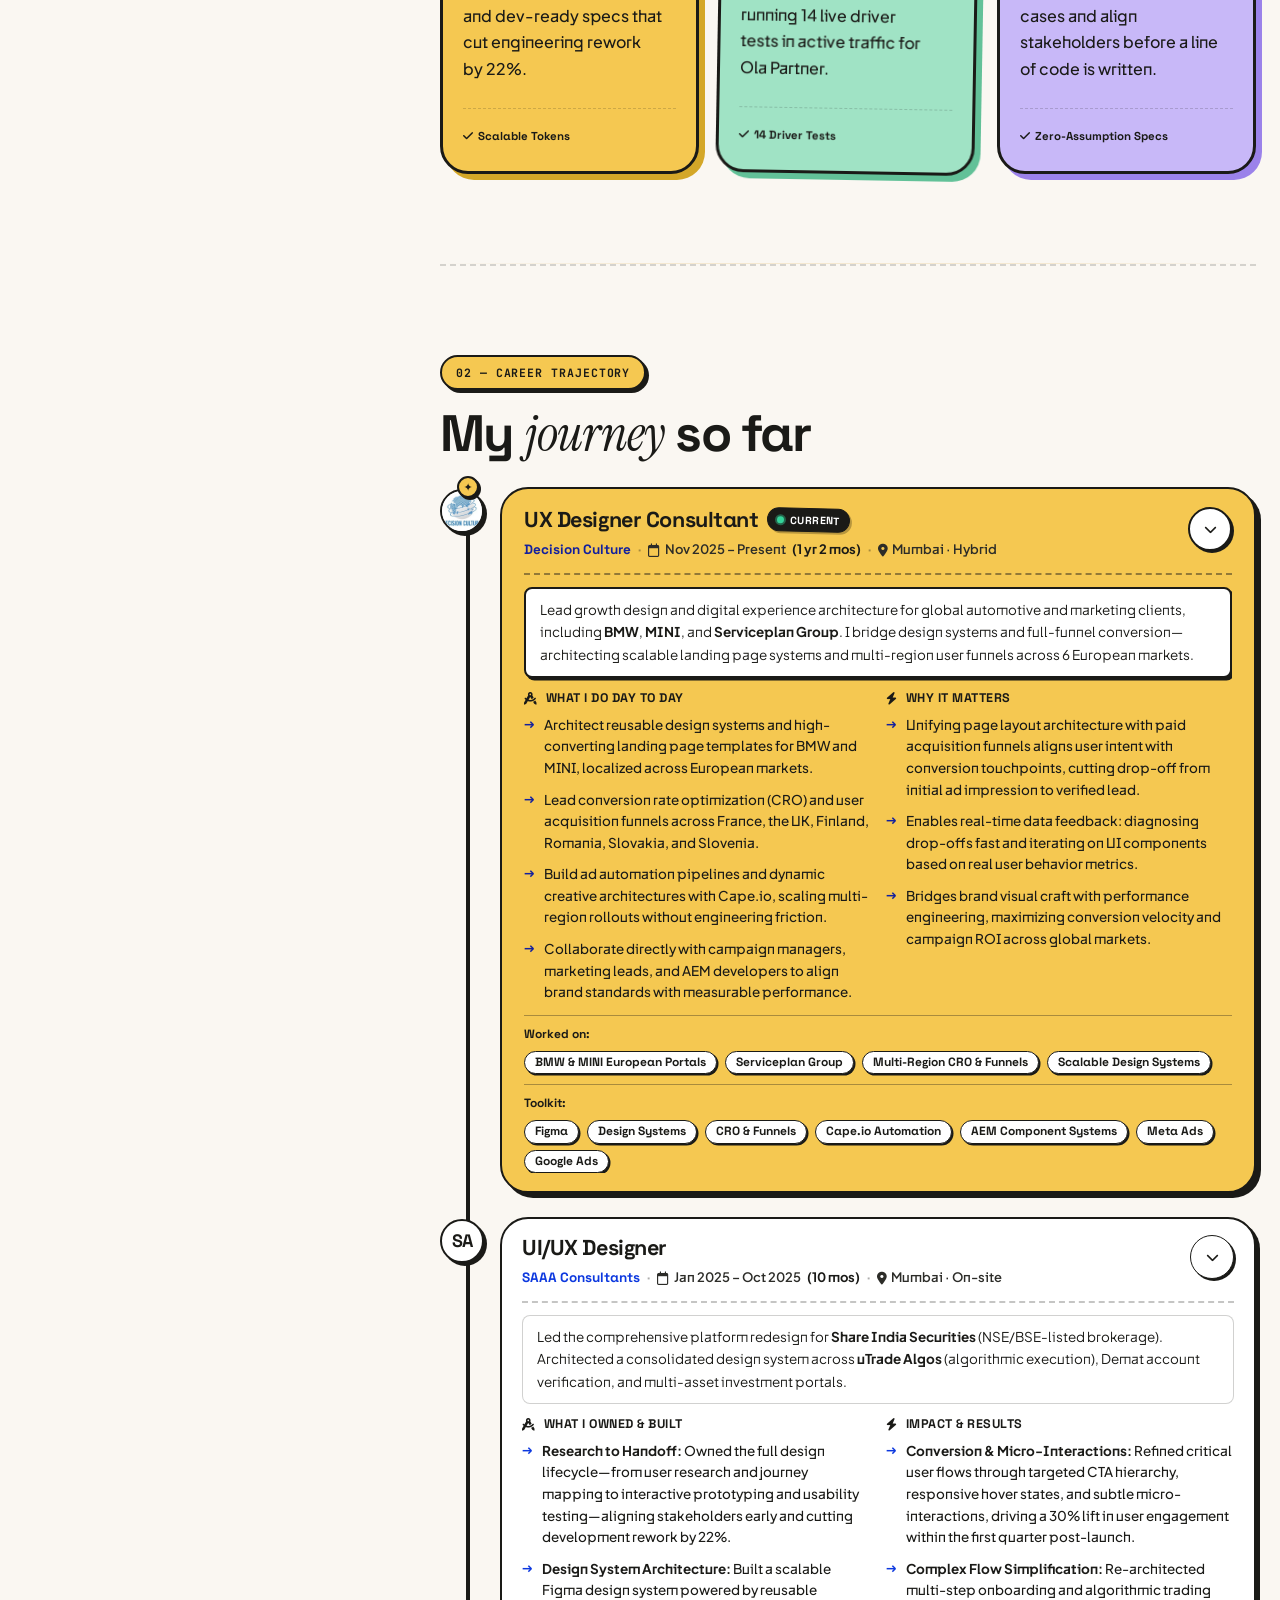
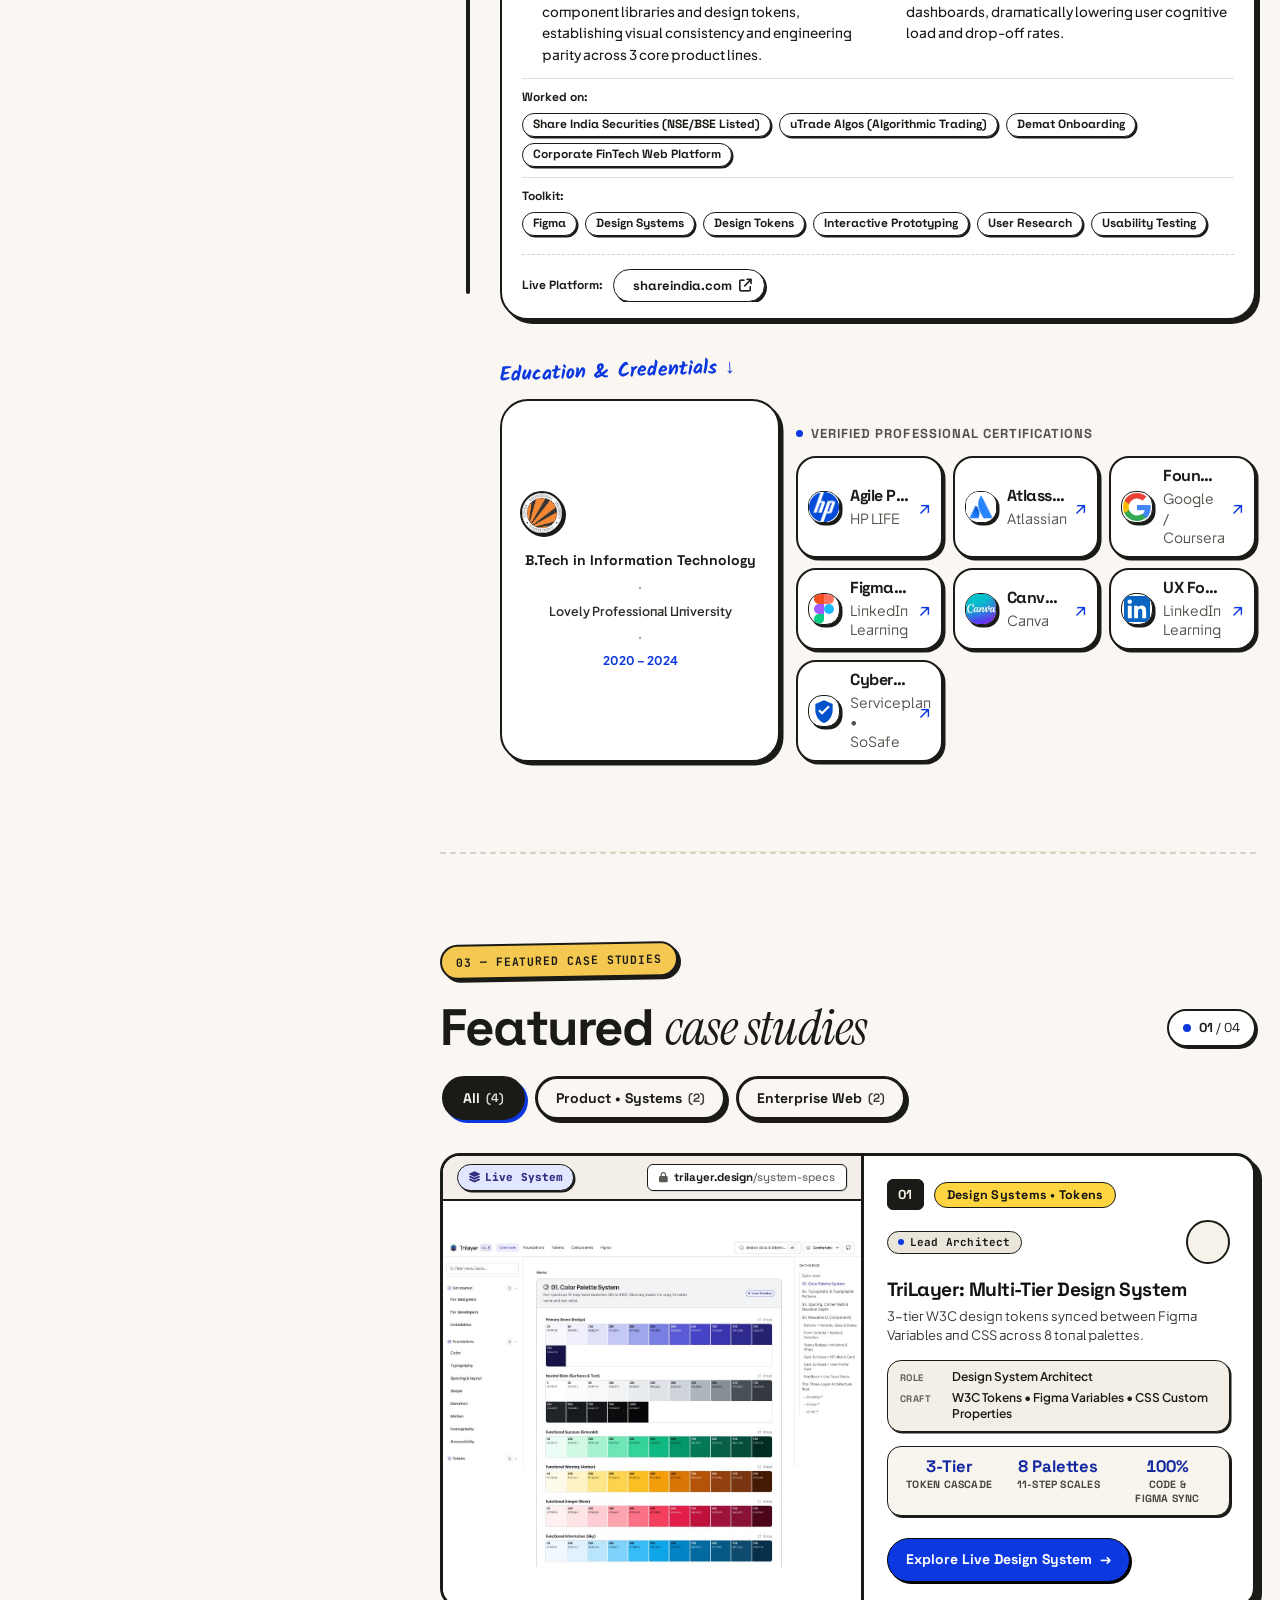
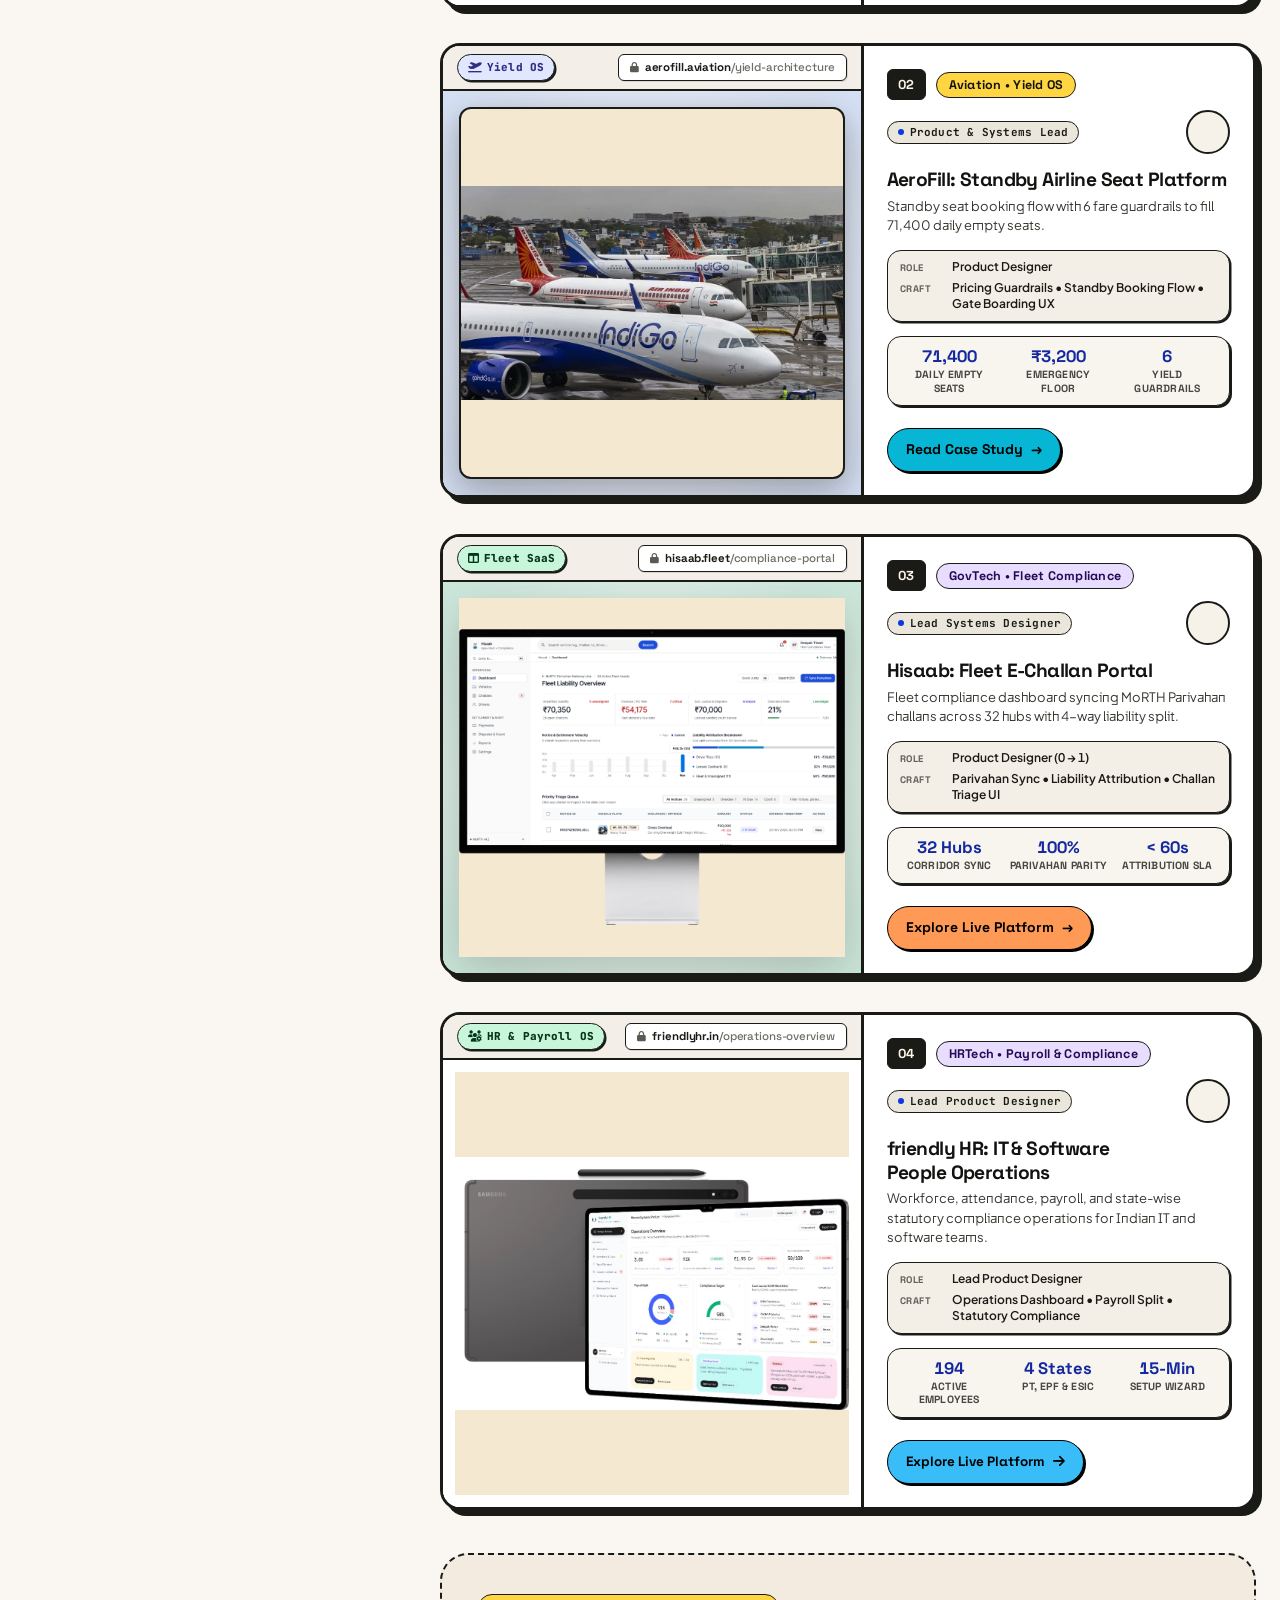
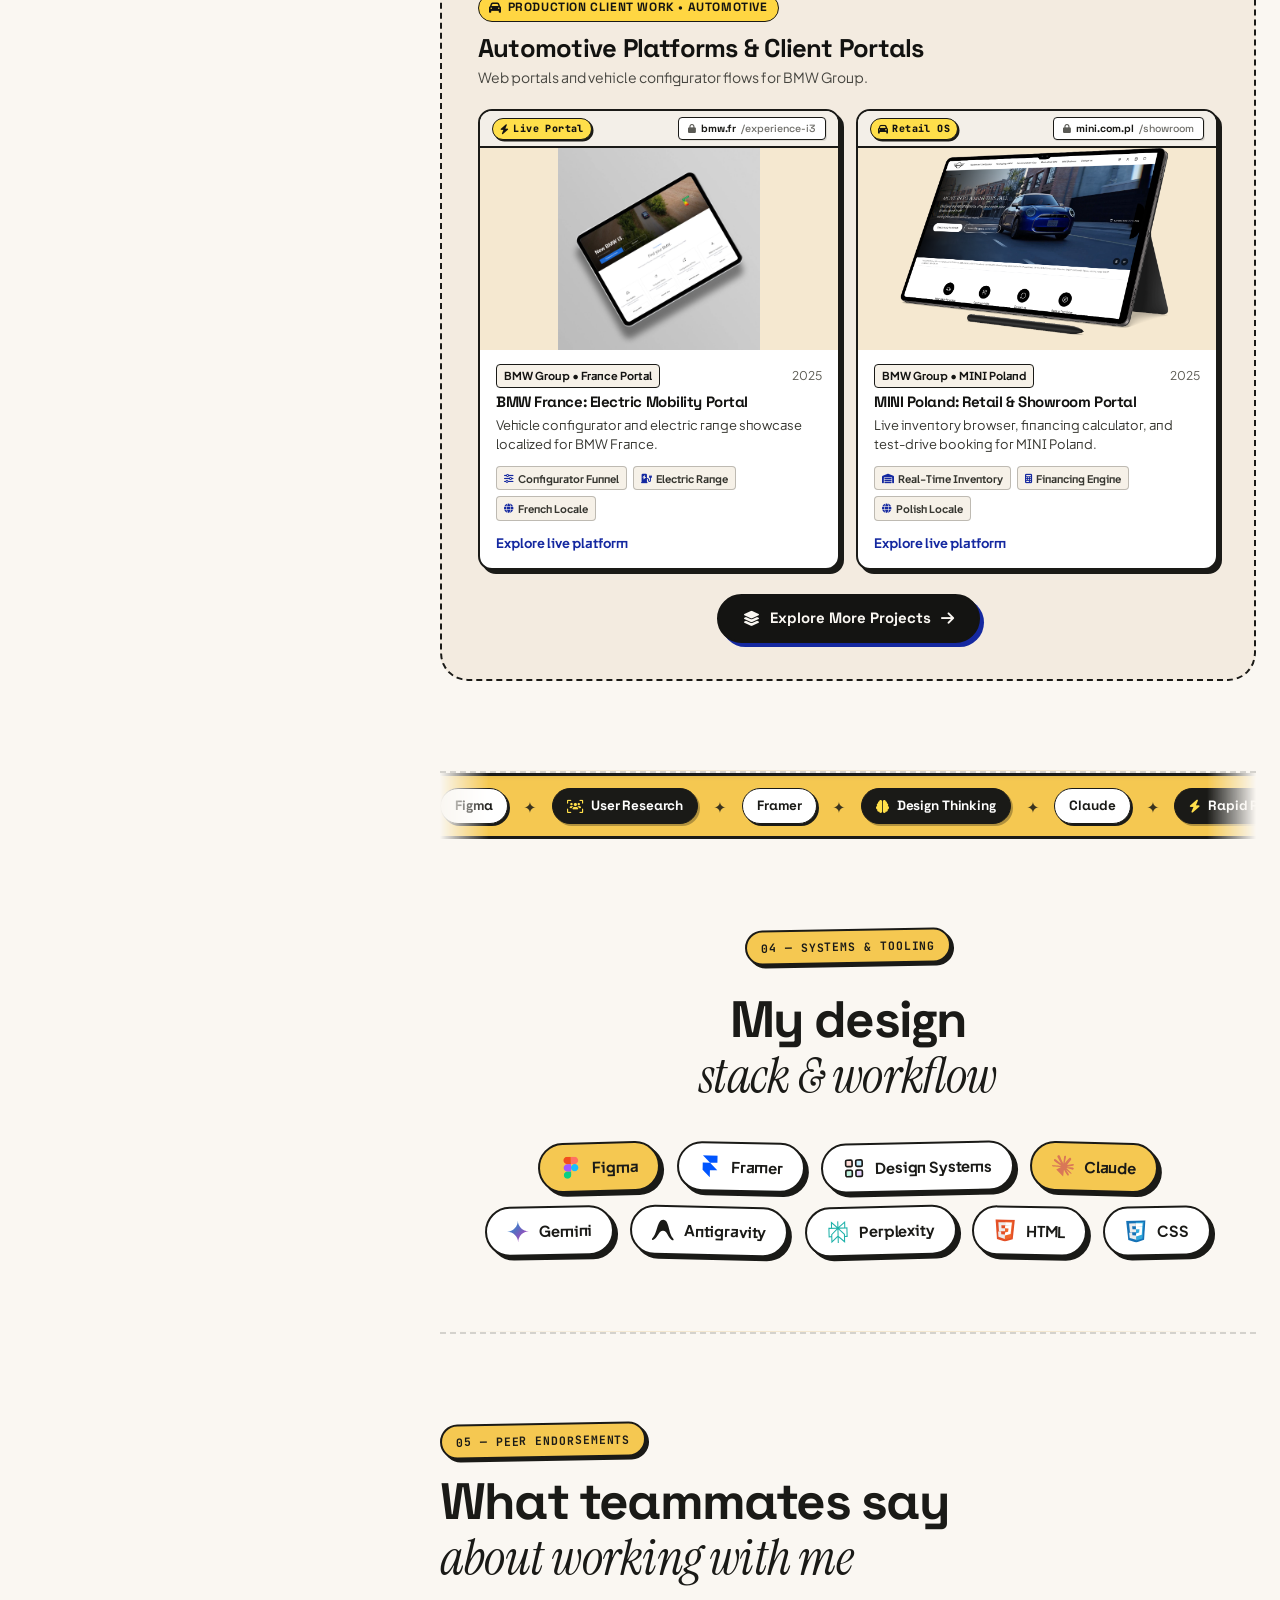
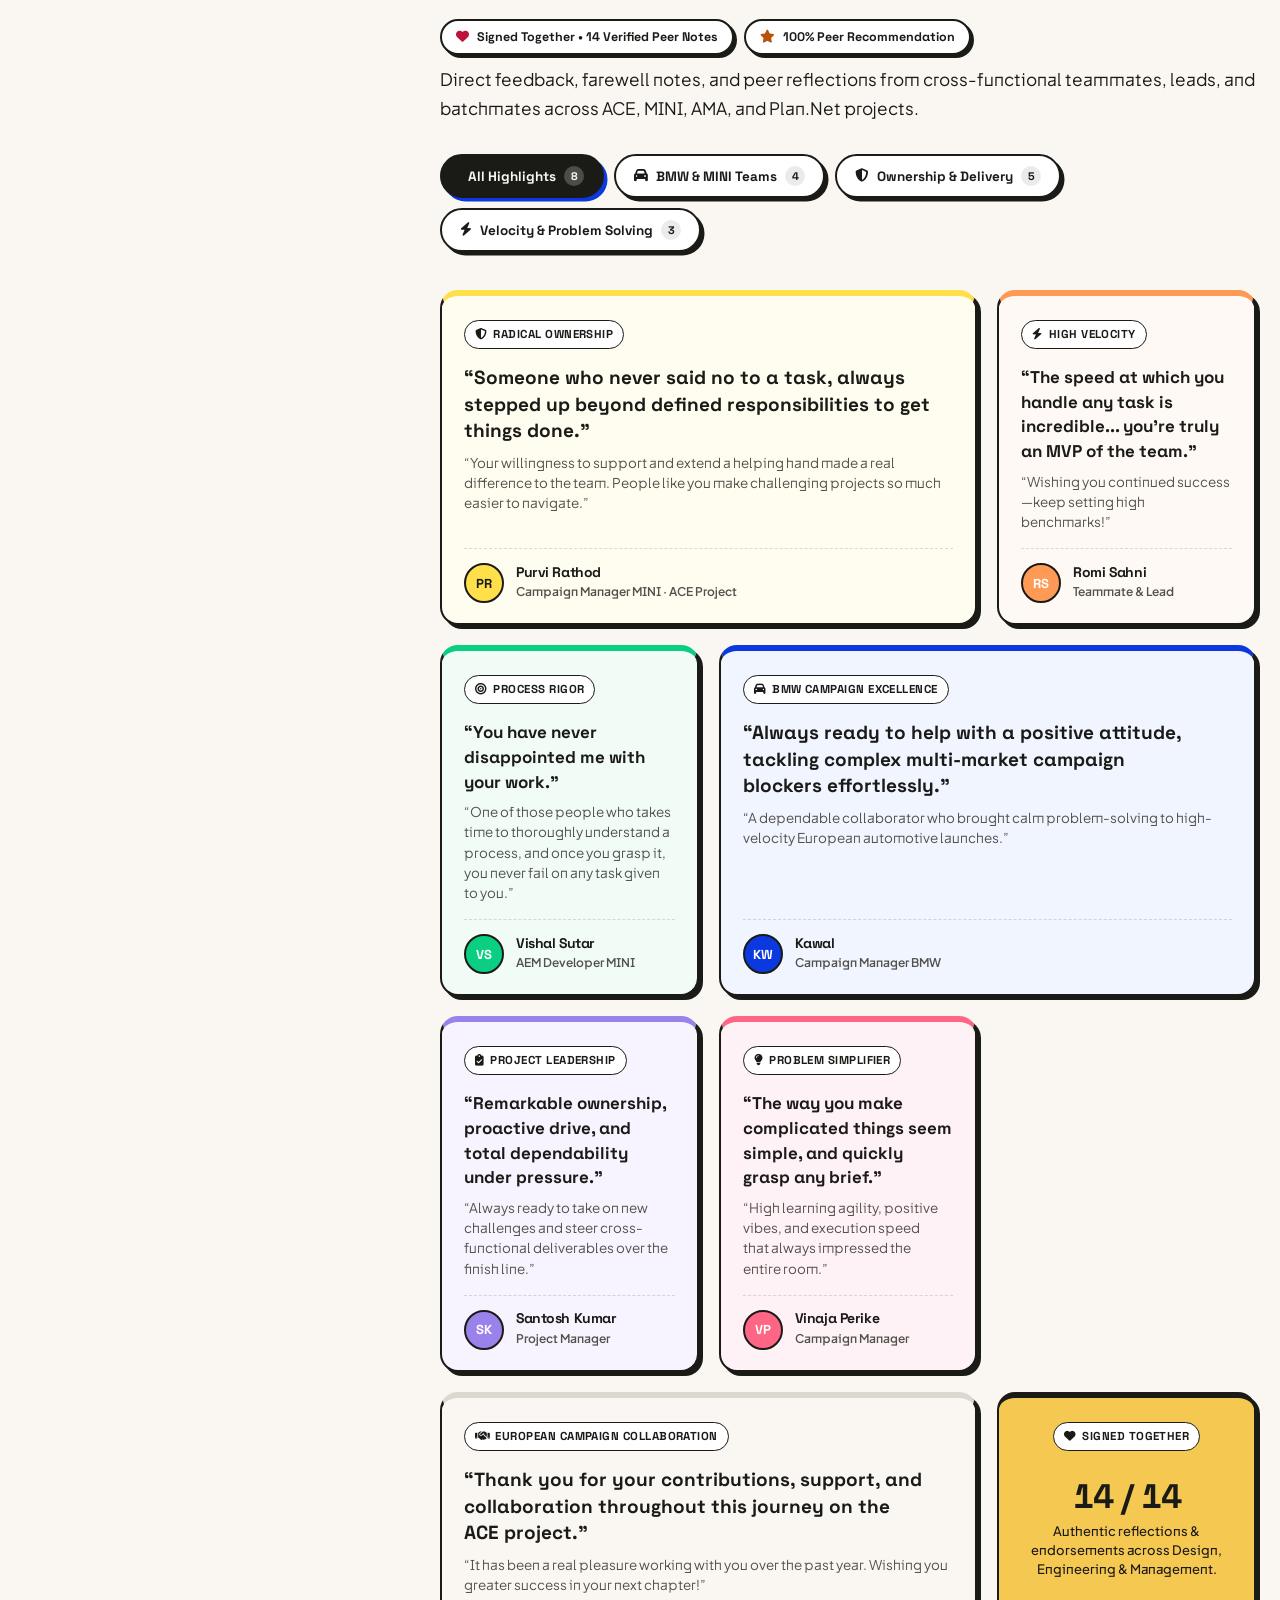
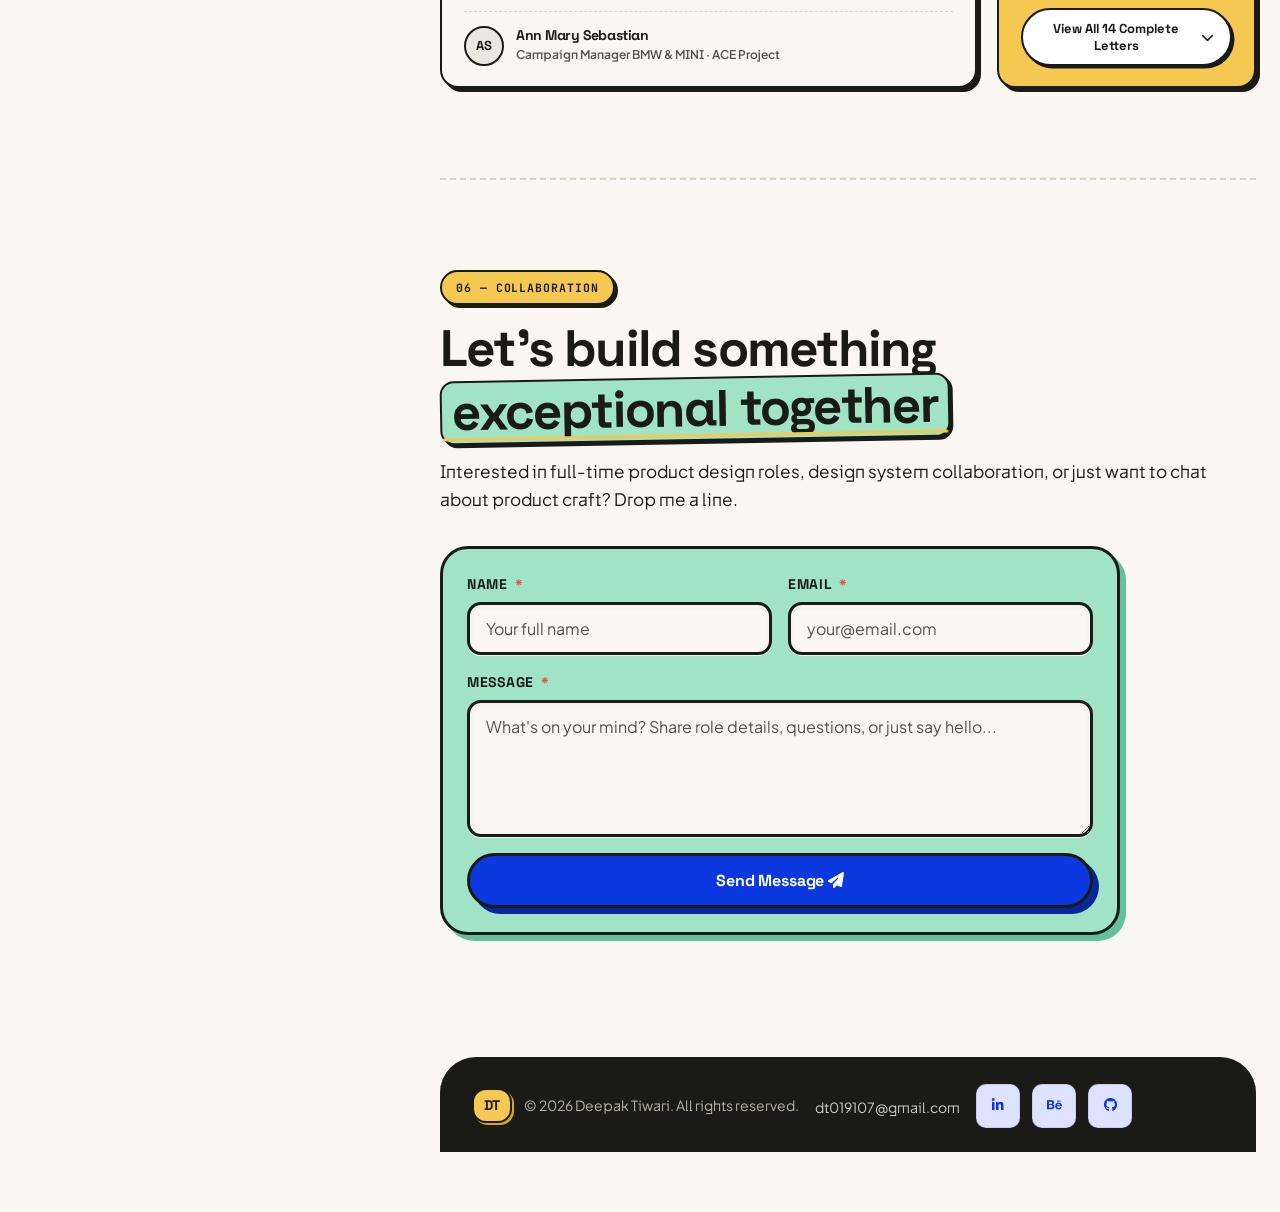
==== commit f12850c2: "feat(aerofill): update link to aerofill-design-system and 1024x576 WebP preview" ====
--- a/index.html
+++ b/index.html
@@ -269,7 +269,7 @@
               </a>
 
               <!-- Project 2: AeroFill (71,400 Empty Seats) -->
-              <a href="https://www.figma.com/deck/OUwk5euRoudGWR8ymE1XEd/Untitled?node-id=1-42&amp;t=2qnVF1jCez05TD9R-1&amp;scaling=min-zoom&amp;content-scaling=fixed&amp;page-id=0%3A1"
+              <a href="https://dt019107.github.io/aerofill-design-system/"
                 target="_blank" rel="noopener noreferrer" class="cluster-card cluster-card--indigo nb-card"
                 aria-label="AeroFill 71,400 Empty Airline Seats Case Study">
                 <div class="cluster-card-top">
@@ -277,8 +277,8 @@
                   <span class="cluster-arrow" aria-hidden="true">&nearr;</span>
                 </div>
                 <div class="cluster-thumb">
-                  <img src="aerofill_preview.png?v=1" alt="AeroFill 71,400 Empty Airline Seats Case Study" width="1920"
-                    height="1080" loading="lazy">
+                  <img src="aerofill_preview.webp?v=2" alt="AeroFill 71,400 Empty Airline Seats Case Study" width="1024"
+                    height="576" loading="lazy">
                 </div>
                 <h4 class="cluster-title">AeroFill</h4>
                 <p class="cluster-desc">71,400 Empty Airline Seats</p>
@@ -877,7 +877,7 @@
 
           <!-- CARD 02: AeroFill (Aviation Standby Capacity & Yield Engine) -->
           <article class="projects-card reveal-el" id="project-indigo" data-category="product" data-card-idx="2">
-            <a href="https://www.figma.com/deck/OUwk5euRoudGWR8ymE1XEd/Untitled?node-id=1-42&amp;t=2qnVF1jCez05TD9R-1&amp;scaling=min-zoom&amp;content-scaling=fixed&amp;page-id=0%3A1"
+            <a href="https://dt019107.github.io/aerofill-design-system/"
               target="_blank" rel="noopener noreferrer" class="projects-card-link"
               aria-label="AeroFill - Standby Capacity &amp; Yield Architecture Case Study (opens in new tab)">
 
@@ -893,9 +893,9 @@
                   </div>
                 </div>
                 <div class="projects-img-container">
-                  <img src="aerofill_preview.png?v=1"
+                  <img src="aerofill_preview.webp?v=2"
                     alt="AeroFill: Standby Capacity &amp; Yield Architecture Case Study Preview"
-                    class="projects-card-img" loading="lazy" decoding="async" width="1920" height="1080" />
+                    class="projects-card-img" loading="lazy" decoding="async" width="1024" height="576" />
                 </div>
               </div>
 
